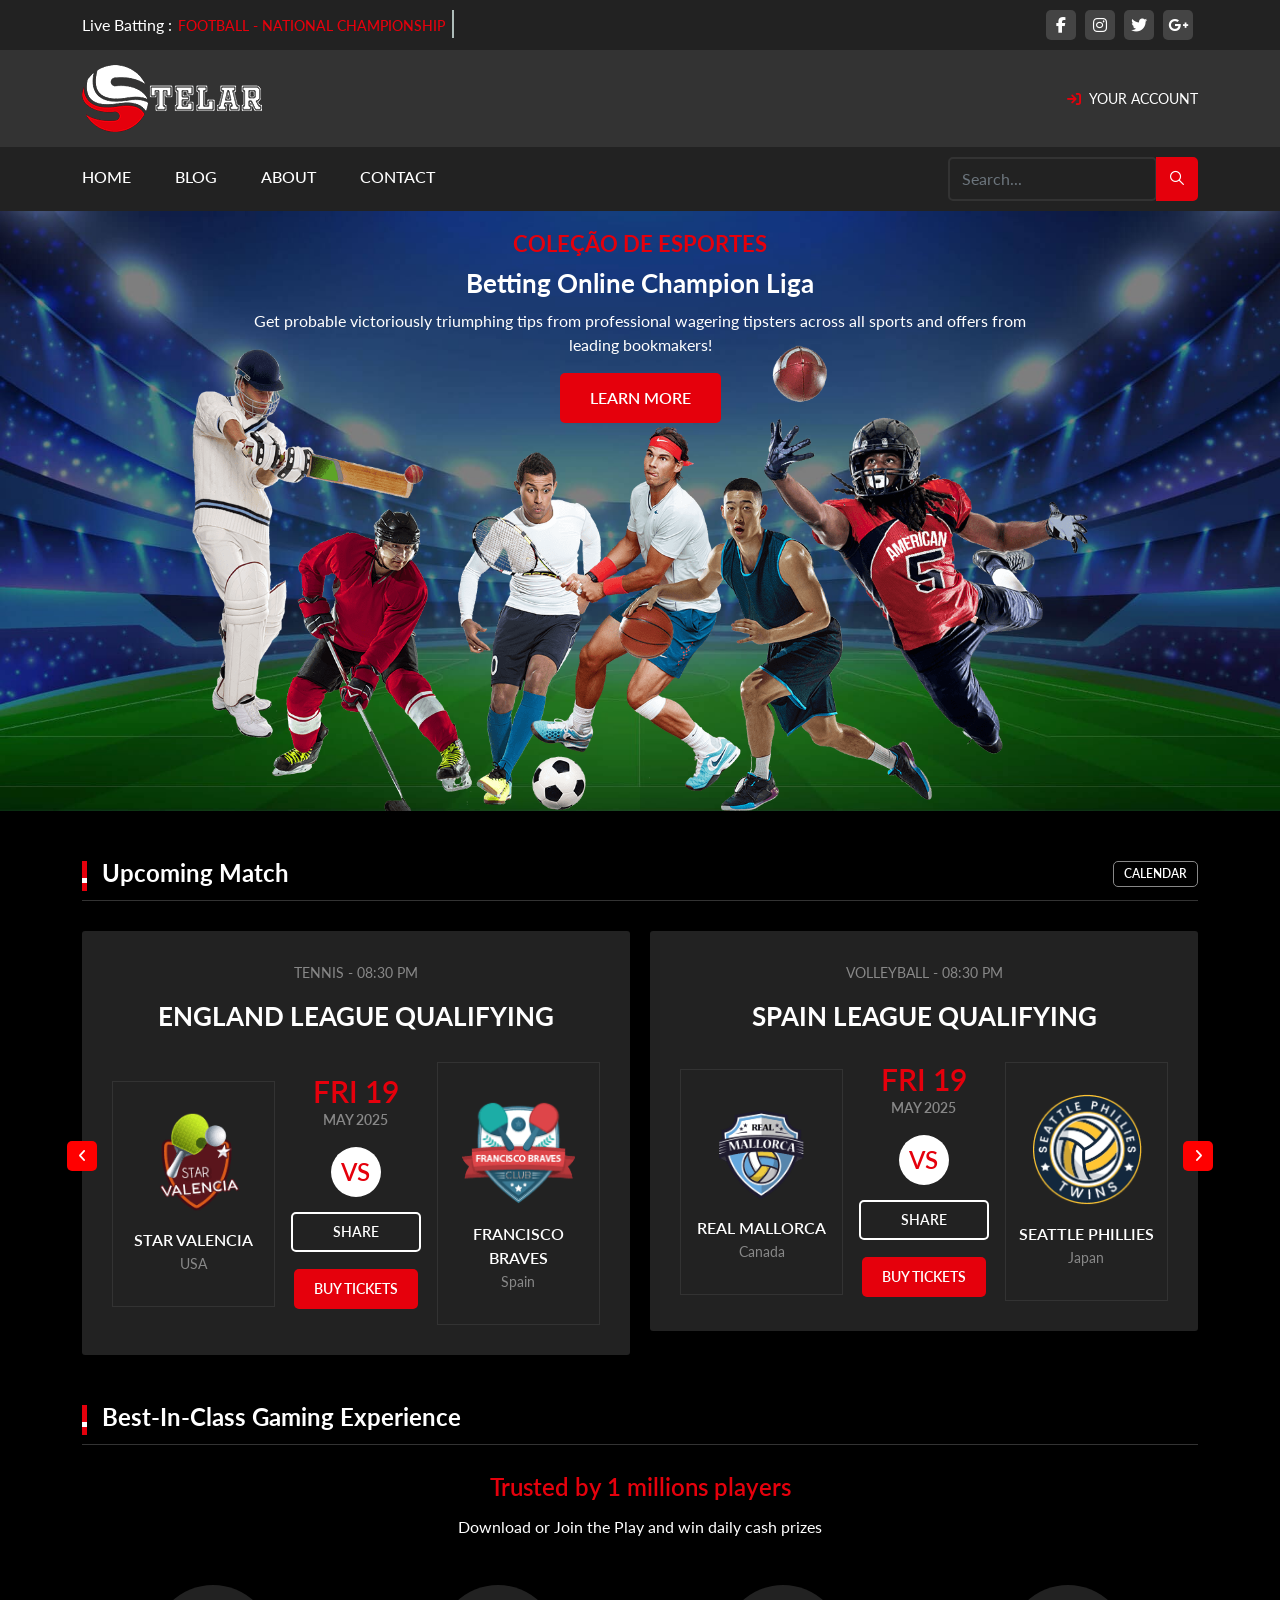
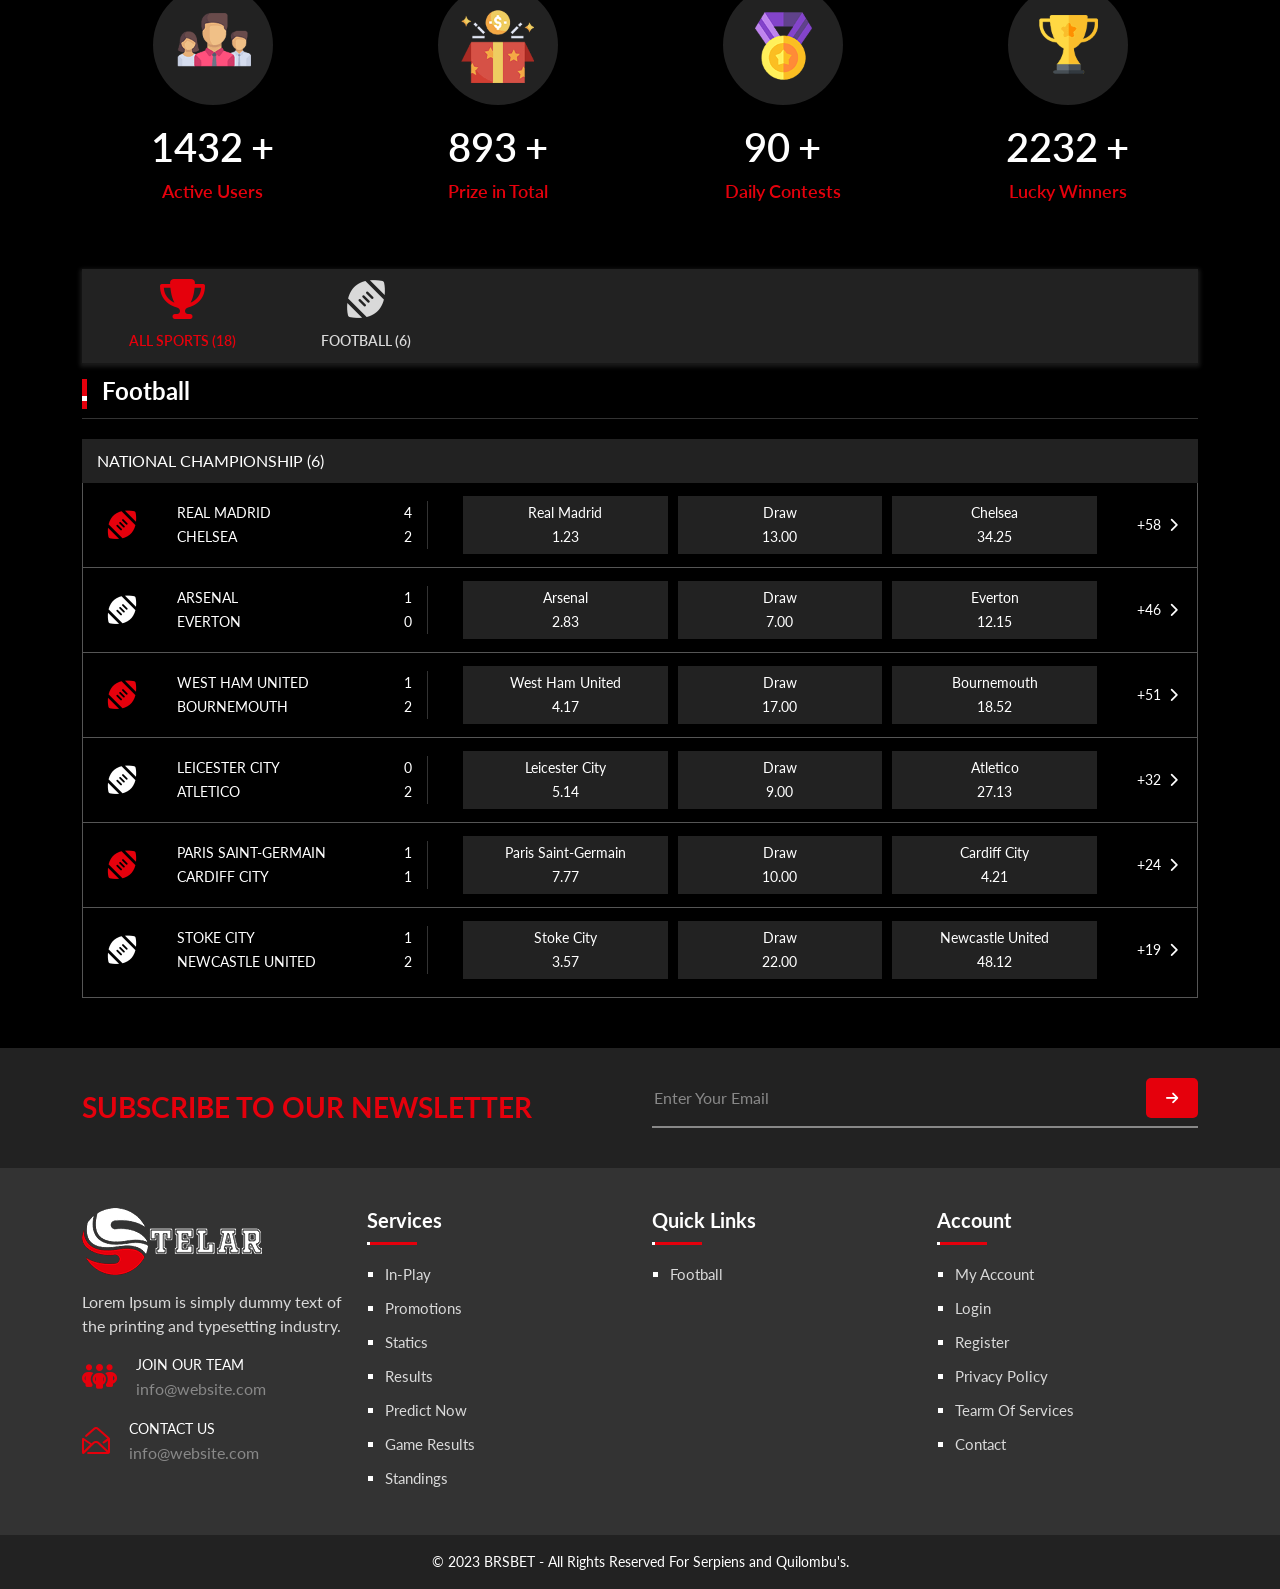
==== home.html @ 72737777 "First Deploy First version for BRSBET aplication.  Developer:  Dyone Andrade  Andre Nicacio" ====
<!DOCTYPE HTML>
<html lang="en-US">
  <head>
    <meta charset="UTF-8">
    <meta http-equiv="x-ua-compatible" content="ie=edge">
    <title>Stelar - Online Betting HTML5 Website Template</title>
    <meta name="description" content="Stelar">
    <meta name="viewport" content="width=device-width, initial-scale=1">
    <!-- Favicon -->
    <link rel="icon" type="image/png" href="assets/images/favicon.png">
    <!-- bootstrap CSS -->
    <link rel="stylesheet" href="assets/css/bootstrap.min.css" type="text/css" media="all" />
    <!-- nivo-slider CSS -->
    <link rel="stylesheet" href="assets/css/animate.css" type="text/css" media="all" />
    <!-- Animated Text CSS -->
    <link rel="stylesheet" href="assets/css/animated-text.css" type="text/css" media="all" />
    <!-- owl-carousel CSS -->
    <link rel="stylesheet" href="assets/css/owl.carousel.css" type="text/css" media="all" />
    <!-- font-awesome CSS -->
    <link rel="stylesheet" href="https://cdnjs.cloudflare.com/ajax/libs/font-awesome/6.1.1/css/all.min.css" />
    <!-- icomoon CSS -->
    <link rel="stylesheet" href="assets/css/icomoon-style.css" type="text/css" media="all" />
    <!-- marquee carousel CSS -->
    <link rel="stylesheet" href="assets/marquee-carousel/stylesheets/carouselTicker.css" type="text/css" media="all" />
    <!-- Main Style CSS -->
    <link rel="stylesheet" href="style.css" type="text/css" media="all" />
    <!-- Font -->
    <link href="https://fonts.googleapis.com/css2?family=Lato:wght@400;700&display=swap" rel="stylesheet">
  </head>
  <body class="homepage">
    <div class="loader">
      <i class="fa-solid fa-spinner"></i>
    </div>
    <!-- HEADER DEFAULT MANU AREA -->
    <header>
      <div class="cryptco-main-menu one_page hidden-xs hidden-sm header--fixed headrooma">
        <div class="header_top">
          <div class="container">
            <div class="row">
              <div class="col-md-6">
                <h2 class="cd-headline clip is-full-width">
                  <span class="cd-heading">Live Batting : </span>
                  <span class="cd-words-wrapper">
                    <b class="is-visible">FOOTBALL - NATIONAL CHAMPIONSHIP</b>
                    <b>TENNIS - NATIONAL CHAMPIONSHIP</b>
                    <b>BASKETBALL - NBA FINALS</b>
                    <b>ICE HOCKEY - HOCKEY LEAGUE</b>
                    <b>CYCLING - UCI ROAD</b>
                    <b>TABLE TENNIS - WORLD CHAMPIONSHIP</b>
                    <b>BASEBALL - MLB </b>
                    <b>BADMINTON - WORLD CHAMPIONSHIP</b>
                    <b>HOCKEY - NATIONAL LEAGUE</b>
                  </span>
                </h2>
              </div>
              <div class="col-md-6 text-end">
                <div class="header-social">
                  <a href="#">
                    <i class="fa-brands fa-facebook-f"></i>
                  </a>
                  <a href="#">
                    <i class="fa-brands fa-instagram"></i>
                  </a>
                  <a href="#">
                    <i class="fa-brands fa-twitter"></i>
                  </a>
                  <a href="#">
                    <i class="fa-brands fa-google-plus-g"></i>
                  </a>
                </div>
              </div>
            </div>
          </div>
        </div>
        <div class="cryptco_nav_area fluid">
          <div class="container">
            <div class="row align-items-center logo-left">
              <div class="col-lg-3 logo_outer">
                <div class="logo">
                  <a class="main_sticky" href="index.html" title="stelar">
                    <img src="assets/images/logo.png" alt="stelar" class="w-100" />
                  </a>
                </div>
              </div>
              <div class="col-lg-7 header_live_score">
                <div style="width: 100%; margin: 0 auto;">
                  <div class="carouselTicker carouselTicker-start">
                    <!--<ul class="carouselTicker__list">
                      <li class="carouselTicker__item">
                        <div class="live_bating_section">
                          <div class="live_hmscg_bwl_txt live_ovr_flo row">
                            <div class="live_ovr_flo live_hmscg_tm_nm col-sm-6">PAK</div>
                            <div class="live_ovr_flo col-sm-6">314-6 (50)</div>
                          </div>
                          <div class="live_hmscg_bwl_txt row">
                            <div class="live_ovr_flo live_hmscg_tm_nm col-sm-6">NED</div>
                            <div class="live_ovr_flo col-sm-6">298-8 (50)</div>
                          </div>
                          <div class="live_text_complete">Pakistan won by 16 runs</div>
                        </div>
                      </li>
                      <li class="carouselTicker__item">
                        <div class="live_bating_section">
                          <div class="live_hmscg_bwl_txt live_ovr_flo row">
                            <div class="live_ovr_flo live_hmscg_tm_nm col-sm-6">England</div>
                            <div class="live_ovr_flo col-sm-6"></div>
                          </div>
                          <div class="live_hmscg_bwl_txt row">
                            <div class="live_ovr_flo live_hmscg_tm_nm col-sm-6">South Africa</div>
                            <div class="live_ovr_flo col-sm-6"></div>
                          </div>
                          <div class="live_text_complete">Today, 03:30 PM</div>
                        </div>
                      </li>
                      <li class="carouselTicker__item">
                        <div class="live_bating_section">
                          <div class="live_hmscg_bwl_txt live_ovr_flo row">
                            <div class="live_ovr_flo live_hmscg_tm_nm col-sm-6">AFG</div>
                            <div class="live_ovr_flo col-sm-6">132-6 (11)</div>
                          </div>
                          <div class="live_hmscg_bwl_txt row">
                            <div class="live_ovr_flo live_hmscg_tm_nm col-sm-6">IRE</div>
                            <div class="live_ovr_flo col-sm-6">105 (11)</div>
                          </div>
                          <div class="live_text_complete">Afghanistan won by 27 runs</div>
                        </div>
                      </li>
                      <li class="carouselTicker__item">
                        <div class="live_bating_section">
                          <div class="live_hmscg_bwl_txt live_ovr_flo row">
                            <div class="live_ovr_flo live_hmscg_tm_nm col-sm-6">West Indies</div>
                            <div class="live_ovr_flo col-sm-6"></div>
                          </div>
                          <div class="live_hmscg_bwl_txt row">
                            <div class="live_ovr_flo live_hmscg_tm_nm col-sm-6">New Zealand</div>
                            <div class="live_ovr_flo col-sm-6"></div>
                          </div>
                          <div class="live_text_complete">Today, 11:30 PM</div>
                        </div>
                      </li>
                      <li class="carouselTicker__item">
                        <div class="live_bating_section">
                          <div class="live_hmscg_bwl_txt live_ovr_flo row">
                            <div class="live_ovr_flo live_hmscg_tm_nm col-sm-6">MCR</div>
                            <div class="live_ovr_flo col-sm-6">149-9 (100)</div>
                          </div>
                          <div class="live_hmscg_bwl_txt row">
                            <div class="live_ovr_flo live_hmscg_tm_nm col-sm-6">WEF</div>
                            <div class="live_ovr_flo col-sm-6">102 (89)</div>
                          </div>
                          <div class="live_text_complete">Manchester won by 47 runs</div>
                        </div>
                      </li>
                    </ul>-->
                    <ul id="games-ao-vivo">

                    </ul>
                  </div>
                </div>
              </div>
              <div class="col-lg-2 phone_menu text-end">
                <a class="link link-icon link-icon-left link-classic" href="login.html">
                  <i class="fa-solid fa-arrow-right-to-bracket"></i>
                  <span>YOUR ACCOUNT</span>
                </a>
              </div>
            </div>
          </div>
        </div>
        <div class="header_bottom">
          <div class="container">
            <div class="row">
              <!-- MAIN MENU -->
              <div class="col-lg-9 col-sm-2 phone_menu">
                <nav class="cryptco_menu main-search-menu ">
                  <div class="navbar-header d-lg-none">
                    <button type="button" id="show-themability_megamenu" data-toggle="collapse" class="navbar-toggle">
                      <i class="fa-solid fa-bars"></i>
                    </button>
                  </div>
                  <div class="main-menu-outer">
                    <div class="d-lg-none menu_title">Menu <i class="fa-solid fa-xmark"></i>
                    </div>
                    <ul class="main-menu nav_scroll">
                      <li>
                        <a href="index.html">Home</a>
                      </li>
                      <li>
                        <a href="blog.html">Blog</a>
                      </li>
                      <li>
                        <a href="about.html">About</a>
                      </li>
                      <li>
                        <a href="contact.html">Contact</a>
                      </li>
                      <li class="telephone text-right d-lg-none">
                        <a class="link link-icon link-icon-left link-classic" href="login.html">
                          <i class="fa-solid fa-arrow-right-to-bracket"></i>
                          <span>YOUR ACCOUNT</span>
                        </a>
                      </li>
                    </ul>
                  </div>
                </nav>
              </div>
              <!-- END MAIN MENU -->
              <!-- Contact -->
              <div class="col-lg-3 col-sm-10 search_outer">
                <div class="header-search">
                  <div id="themabilitySearch" class="input-group themability-search">
                    <input type="text" name="search" value="" placeholder="Search..." class="form-control input-lg ui-autocomplete-input" autocomplete="off">
                    <span class="btn-search input-group-btn">
                      <button type="button" class="btn btn-default btn-lg">
                        <i class="search-icon icon-search"></i>
                      </button>
                    </span>
                  </div>
                </div>
              </div>
              <!-- .Contact -->
            </div>
          </div>
        </div>
      </div>
    </header>
    <!-- .HEADER MENU AREA -->
    <!-- slider Area -->
    <div class="slider_area text-center position-relative overflow-hidden">
      <div class="slider_img">
        <img src="assets/images/mainbanner.jpg" alt="slider img">
        <figure class="moving-image artbox">
          <img src="assets/images/player.png" alt="slider img" class="movable-image box-image">
        </figure>
      </div>
      <!-- single slide -->
      <div class="single_slide position-absolute">
        <div class="slider_content text_center">
          <div class="slider_text">
            <div class="slider_text_inner">
              <h3>coleção de esportes</h3>
              <h1>Betting Online Champion Liga</h1>
              <div class="slider_desc">
                <p>Get probable victoriously triumphing tips from professional wagering tipsters across all sports and offers from leading bookmakers!</p>
              </div>
            </div>
            <div class="single_slider_button">
              <a class="btn" onclick="FetchGames()">Learn More</a>
            </div>
            <div id="resposta"></div>
            <header>

            </header>
      
            <section>
      
            </section>
          </div>
        </div>
      </div>
    </div>
    <!-- .slider Area -->
    
    <!-- upcoming match -->
    <div class="upcoming_match mt-50">
      <div class="container">
        <!-- Heading Component-->
        <div class="title-main">
          <h2 class="product-title">Upcoming Match</h2>
          <a class="button btn-calendar" href="#">Calendar</a>
        </div>
        <!-- Game Result Bug-->
        <div class="upcoming-carousel owl-carousel">
          <article class="game-result">
            <div class="game-info game-info-creative text-center">
              <p class="game-info-subtitle">Tennis - <time datetime="08:30"> 08:30 PM</time>
              </p>
              <h3 class="game-info-title">England League Qualifying</h3>
              <div class="game-info-main">
                <div class="game-info-team game-info-team-first">
                  <figure>
                    <img src="assets/images/match/match1_team1.png" alt="match" width="100" height="100">
                  </figure>
                  <div class="game-result-team-name">Star Valencia</div>
                  <div class="game-result-team-country">USA</div>
                </div>
                <div class="game-info-middle game-info-middle-vertical">
                  <time class="time-big" datetime="2025-04-17">
                    <span class="heading-3">Fri 19</span> May 2025 </time>
                  <div class="game-result-divider-wrap">
                    <span class="game-info-team-divider">VS</span>
                  </div>
                  <div class="group-sm">
                    <div class="button-share-outline">
                      <span class="button button-sm">Share</span>
                      <div class="game-info-share">
                        <a href="#" class="game-info-share-item">
                          <i class="fa-brands fa-facebook-f"></i>
                        </a>
                        <a href="#" class="game-info-share-item">
                          <i class="fa-brands fa-instagram"></i>
                        </a>
                        <a href="#" class="game-info-share-item">
                          <i class="fa-brands fa-twitter"></i>
                        </a>
                        <a href="#" class="game-info-share-item">
                          <i class="fa-brands fa-google-plus-g"></i>
                        </a>
                      </div>
                    </div>
                    <a class="button button-sm button-primary" href="#">Buy tickets</a>
                  </div>
                </div>
                <div class="game-info-team game-info-team-second">
                  <figure>
                    <img src="assets/images/match/match1_team2.png" alt="match" width="113" height="106">
                  </figure>
                  <div class="game-result-team-name">Francisco braves</div>
                  <div class="game-result-team-country">Spain</div>
                </div>
              </div>
            </div>
            <div class="game-info-countdown">
              <div class="countdown countdown-bordered is-countdown" data-type="until" data-time="31 Dec 2025 16:00" data-format="dhms" data-style="short">
                <span class="countdown-row countdown-show0"></span>
              </div>
            </div>
          </article>
          <article class="game-result">
            <div class="game-info game-info-creative text-center">
              <p class="game-info-subtitle">VOLLEYBALL - <time datetime="08:30"> 08:30 PM</time>
              </p>
              <h3 class="game-info-title">Spain League Qualifying</h3>
              <div class="game-info-main">
                <div class="game-info-team game-info-team-first">
                  <figure>
                    <img src="assets/images/match/match2_team1.png" alt="match" width="100" height="100">
                  </figure>
                  <div class="game-result-team-name">Real Mallorca</div>
                  <div class="game-result-team-country">Canada</div>
                </div>
                <div class="game-info-middle game-info-middle-vertical">
                  <time class="time-big" datetime="2025-04-17">
                    <span class="heading-3">Fri 19</span> May 2025 </time>
                  <div class="game-result-divider-wrap">
                    <span class="game-info-team-divider">VS</span>
                  </div>
                  <div class="group-sm">
                    <div class="button-share-outline">
                      <span class="button button-sm">Share</span>
                      <div class="game-info-share">
                        <a href="#" class="game-info-share-item">
                          <i class="fa-brands fa-facebook-f"></i>
                        </a>
                        <a href="#" class="game-info-share-item">
                          <i class="fa-brands fa-instagram"></i>
                        </a>
                        <a href="#" class="game-info-share-item">
                          <i class="fa-brands fa-twitter"></i>
                        </a>
                        <a href="#" class="game-info-share-item">
                          <i class="fa-brands fa-google-plus-g"></i>
                        </a>
                      </div>
                    </div>
                    <a class="button button-sm button-primary" href="#">Buy tickets</a>
                  </div>
                </div>
                <div class="game-info-team game-info-team-second">
                  <figure>
                    <img src="assets/images/match/match2_team2.png" alt="match" width="113" height="106">
                  </figure>
                  <div class="game-result-team-name">seattle phillies</div>
                  <div class="game-result-team-country">Japan</div>
                </div>
              </div>
            </div>
            <div class="game-info-countdown">
              <div class="countdown countdown-bordered is-countdown" data-type="until" data-time="31 Dec 2025 16:00" data-format="dhms" data-style="short">
                <span class="countdown-row countdown-show0"></span>
              </div>
            </div>
          </article>
          <article class="game-result">
            <div class="game-info game-info-creative text-center">
              <p class="game-info-subtitle">Football - <time datetime="08:30"> 08:30 PM</time>
              </p>
              <h3 class="game-info-title">Australia League Qualifying</h3>
              <div class="game-info-main">
                <div class="game-info-team game-info-team-first">
                  <figure>
                    <img src="assets/images/match/match3_team1.png" alt="match" width="100" height="100">
                  </figure>
                  <div class="game-result-team-name">Barcelona</div>
                  <div class="game-result-team-country">Germany</div>
                </div>
                <div class="game-info-middle game-info-middle-vertical">
                  <time class="time-big" datetime="2025-04-17">
                    <span class="heading-3">Fri 19</span> May 2025 </time>
                  <div class="game-result-divider-wrap">
                    <span class="game-info-team-divider">VS</span>
                  </div>
                  <div class="group-sm">
                    <div class="button-share-outline">
                      <span class="button button-sm">Share</span>
                      <div class="game-info-share">
                        <a href="#" class="game-info-share-item">
                          <i class="fa-brands fa-facebook-f"></i>
                        </a>
                        <a href="#" class="game-info-share-item">
                          <i class="fa-brands fa-instagram"></i>
                        </a>
                        <a href="#" class="game-info-share-item">
                          <i class="fa-brands fa-twitter"></i>
                        </a>
                        <a href="#" class="game-info-share-item">
                          <i class="fa-brands fa-google-plus-g"></i>
                        </a>
                      </div>
                    </div>
                    <a class="button button-sm button-primary" href="#">Buy tickets</a>
                  </div>
                </div>
                <div class="game-info-team game-info-team-second">
                  <figure>
                    <img src="assets/images/match/match3_team2.png" alt="match" width="113" height="106">
                  </figure>
                  <div class="game-result-team-name">Cardinals Club</div>
                  <div class="game-result-team-country">Australia</div>
                </div>
              </div>
            </div>
            <div class="game-info-countdown">
              <div class="countdown countdown-bordered is-countdown" data-type="until" data-time="31 Dec 2025 16:00" data-format="dhms" data-style="short">
                <span class="countdown-row countdown-show0"></span>
              </div>
            </div>
          </article>
          <article class="game-result">
            <div class="game-info game-info-creative text-center">
              <p class="game-info-subtitle">Football - <time datetime="08:30"> 08:30 PM</time>
              </p>
              <h3 class="game-info-title">Germany League Qualifying</h3>
              <div class="game-info-main">
                <div class="game-info-team game-info-team-first">
                  <figure>
                    <img src="assets/images/match/match4_team1.png" alt="match" width="100" height="100">
                  </figure>
                  <div class="game-result-team-name">Atletico</div>
                  <div class="game-result-team-country">UK</div>
                </div>
                <div class="game-info-middle game-info-middle-vertical">
                  <time class="time-big" datetime="2025-04-17">
                    <span class="heading-3">Fri 19</span> May 2025 </time>
                  <div class="game-result-divider-wrap">
                    <span class="game-info-team-divider">VS</span>
                  </div>
                  <div class="group-sm">
                    <div class="button-share-outline">
                      <span class="button button-sm">Share</span>
                      <div class="game-info-share">
                        <a href="#" class="game-info-share-item">
                          <i class="fa-brands fa-facebook-f"></i>
                        </a>
                        <a href="#" class="game-info-share-item">
                          <i class="fa-brands fa-instagram"></i>
                        </a>
                        <a href="#" class="game-info-share-item">
                          <i class="fa-brands fa-twitter"></i>
                        </a>
                        <a href="#" class="game-info-share-item">
                          <i class="fa-brands fa-google-plus-g"></i>
                        </a>
                      </div>
                    </div>
                    <a class="button button-sm button-primary" href="#">Buy tickets</a>
                  </div>
                </div>
                <div class="game-info-team game-info-team-second">
                  <figure>
                    <img src="assets/images/match/match4_team2.png" alt="match" width="113" height="106">
                  </figure>
                  <div class="game-result-team-name">Atlanta</div>
                  <div class="game-result-team-country">Spain</div>
                </div>
              </div>
            </div>
            <div class="game-info-countdown">
              <div class="countdown countdown-bordered is-countdown" data-type="until" data-time="31 Dec 2025 16:00" data-format="dhms" data-style="short">
                <span class="countdown-row countdown-show0"></span>
              </div>
            </div>
          </article>
          <article class="game-result">
            <div class="game-info game-info-creative text-center">
              <p class="game-info-subtitle">Basketball - <time datetime="08:30"> 08:30 PM</time>
              </p>
              <h3 class="game-info-title">England League Qualifying</h3>
              <div class="game-info-main">
                <div class="game-info-team game-info-team-first">
                  <figure>
                    <img src="assets/images/match/match5_team1.png" alt="match" width="100" height="100">
                  </figure>
                  <div class="game-result-team-name">Evercusen</div>
                  <div class="game-result-team-country">USA</div>
                </div>
                <div class="game-info-middle game-info-middle-vertical">
                  <time class="time-big" datetime="2025-04-17">
                    <span class="heading-3">Fri 19</span> May 2025 </time>
                  <div class="game-result-divider-wrap">
                    <span class="game-info-team-divider">VS</span>
                  </div>
                  <div class="group-sm">
                    <div class="button-share-outline">
                      <span class="button button-sm">Share</span>
                      <div class="game-info-share">
                        <a href="#" class="game-info-share-item">
                          <i class="fa-brands fa-facebook-f"></i>
                        </a>
                        <a href="#" class="game-info-share-item">
                          <i class="fa-brands fa-instagram"></i>
                        </a>
                        <a href="#" class="game-info-share-item">
                          <i class="fa-brands fa-twitter"></i>
                        </a>
                        <a href="#" class="game-info-share-item">
                          <i class="fa-brands fa-google-plus-g"></i>
                        </a>
                      </div>
                    </div>
                    <a class="button button-sm button-primary" href="#">Buy tickets</a>
                  </div>
                </div>
                <div class="game-info-team game-info-team-second">
                  <figure>
                    <img src="assets/images/match/match5_team2.png" alt="match" width="113" height="106">
                  </figure>
                  <div class="game-result-team-name">Houston louis</div>
                  <div class="game-result-team-country">Japan</div>
                </div>
              </div>
            </div>
            <div class="game-info-countdown">
              <div class="countdown countdown-bordered is-countdown" data-type="until" data-time="31 Dec 2025 16:00" data-format="dhms" data-style="short">
                <span class="countdown-row countdown-show0"></span>
              </div>
            </div>
          </article>
          <article class="game-result">
            <div class="game-info game-info-creative text-center">
              <p class="game-info-subtitle">Cricket - <time datetime="08:30"> 08:30 PM</time>
              </p>
              <h3 class="game-info-title">India League Qualifying</h3>
              <div class="game-info-main">
                <div class="game-info-team game-info-team-first">
                  <figure>
                    <img src="assets/images/match/match6_team1.png" alt="match" width="100" height="100">
                  </figure>
                  <div class="game-result-team-name">Brujas</div>
                  <div class="game-result-team-country">Germany</div>
                </div>
                <div class="game-info-middle game-info-middle-vertical">
                  <time class="time-big" datetime="2025-04-17">
                    <span class="heading-3">Fri 19</span> May 2025 </time>
                  <div class="game-result-divider-wrap">
                    <span class="game-info-team-divider">VS</span>
                  </div>
                  <div class="group-sm">
                    <div class="button-share-outline">
                      <span class="button button-sm">Share</span>
                      <div class="game-info-share">
                        <a href="#" class="game-info-share-item">
                          <i class="fa-brands fa-facebook-f"></i>
                        </a>
                        <a href="#" class="game-info-share-item">
                          <i class="fa-brands fa-instagram"></i>
                        </a>
                        <a href="#" class="game-info-share-item">
                          <i class="fa-brands fa-twitter"></i>
                        </a>
                        <a href="#" class="game-info-share-item">
                          <i class="fa-brands fa-google-plus-g"></i>
                        </a>
                      </div>
                    </div>
                    <a class="button button-sm button-primary" href="#">Buy tickets</a>
                  </div>
                </div>
                <div class="game-info-team game-info-team-second">
                  <figure>
                    <img src="assets/images/match/match6_team2.png" alt="match" width="113" height="106">
                  </figure>
                  <div class="game-result-team-name">Tampa</div>
                  <div class="game-result-team-country">Spain</div>
                </div>
              </div>
            </div>
            <div class="game-info-countdown">
              <div class="countdown countdown-bordered is-countdown" data-type="until" data-time="31 Dec 2025 16:00" data-format="dhms" data-style="short">
                <span class="countdown-row countdown-show0"></span>
              </div>
            </div>
          </article>
        </div>
      </div>
    </div>
    <!-- .upcoming match -->
    <!-- counter -->
    <div class="experience mt-50">
      <div class="container">
        <div class="row">
          <div class="title-main">
            <h2 class="product-title">Best-In-Class Gaming Experience</h2>
            <p class="text-center product-title-inner">Trusted by 1 millions players</p>
            <p class="text-center product-title-inner2">Download or Join the Play and win daily cash prizes</p>
          </div>
        </div>
        <div class="row" id="counter">
          <div class="col-sm-3">
            <div class="list text-center">
              <figure class="image-icon">
                <img src="assets/images/counter/1.png" alt="Gaming Experience">
              </figure>
              <div class="con">
                <span class="counter-value" data-count="1600" id="number1">1600</span>
                <span class="font-black ms-1">+</span>
                <p class="theme-text-secondary">Active Users</p>
              </div>
            </div>
          </div>
          <div class="col-sm-3">
            <div class="list text-center">
              <figure class="image-icon">
                <img src="assets/images/counter/2.png" alt="Gaming Experience">
              </figure>
              <div class="con">
                <span class="counter-value" data-count="1000" id="number2">1000</span>
                <span class="font-black ms-1">+</span>
                <p class="theme-text-secondary">Prize in Total</p>
              </div>
            </div>
          </div>
          <div class="col-sm-3">
            <div class="list text-center">
              <figure class="image-icon">
                <img src="assets/images/counter/3.png" alt="Gaming Experience">
              </figure>
              <div class="con">
                <span class="counter-value" data-count="100" id="number3">100</span>
                <span class="font-black ms-1">+</span>
                <p class="theme-text-secondary">Daily Contests</p>
              </div>
            </div>
          </div>
          <div class="col-sm-3">
            <div class="list text-center">
              <figure class="image-icon">
                <img src="assets/images/counter/4.png" alt="Gaming Experience">
              </figure>
              <div class="con">
                <span class="counter-value" data-count="2500" id="number4">2500</span>
                <span class="font-black ms-1">+</span>
                <p class="theme-text-secondary">Lucky Winners</p>
              </div>
            </div>
          </div>
        </div>
      </div>
    </div>
    <!-- .counter -->
    <!-- scorboard -->
    <div class="score_board mt-50">
      <div class="container">
        <ul class="nav nav-pills mb-3" id="pills-tab" role="tablist">
          <li class="nav-item" role="presentation">
            <button class="nav-link active" id="pills-sports-tab" data-bs-toggle="pill" data-bs-target="#pills-sports" type="button" role="tab" aria-controls="pills-sports" aria-selected="true">
              <div class="score_list_img">
                <i class="fa-solid fa-trophy"></i>
              </div>
              <div class="score_list_title">ALL SPORTS <span class="score_list_count">(18)</span>
              </div>
            </button>
          </li>
          <li class="nav-item" role="presentation">
            <button class="nav-link" id="pills-football-tab" data-bs-toggle="pill" data-bs-target="#pills-football" type="button" role="tab" aria-controls="pills-football" aria-selected="false">
              <div class="score_list_img">
                <i class="fa-solid fa-football"></i>
              </div>
              <div class="score_list_title">Football <span class="score_list_count">(6)</span>
              </div>
            </button>
          </li>          
        </ul>        
          <div class="tab-pane fade show active" id="pills-sports" role="tabpanel" aria-labelledby="pills-sports-tab" tabindex="0">
            <div class="sport-table">
              <!-- Football-->
              <div class="col-lg-12 isotope-item" data-filter="sports">
                <article class="heading-component">
                  <div class="heading-component-inner">
                    <h2 class="heading-component-title product-title">Football</h2>
                  </div>
                </article>
                <div class="sport-table-outer">
                  <div class="sport-table-header">
                    <p>National Championship (6)</p>
                  </div>
                  <div class="sport-row table-responsive">
                    <table class="table">
                      <tbody>
                        <tr class="sport-table-tr">
                          <td>
                            <div class="sport-table-icon">
                              <i class="fa-solid fa-football"></i>
                            </div>
                          </td>
                          <td>
                            <div class="sport-table-title">
                              <div class="sport-table-title-item sport-table-title-item-left">
                                <span class="sport-table-title-team">Real Madrid</span>
                                <span class="sport-table-title-team">Chelsea</span>
                              </div>
                              <div class="sport-table-title-item sport-table-title-item-right">
                                <span class="sport-table-title-score">
                                  <span>4</span>
                                </span>
                                <span class="sport-table-title-score">
                                  <span>2</span>
                                </span>
                              </div>
                            </div>
                          </td>
                          <td>
                            <div class="sport-table-wager">
                              <a class="sport-table-wager-button" data-bs-toggle="modal" data-bs-target="#sportModal" data-team-name="Real Madrid" data-confrontation="Real Madrid vs Chelsea" data-wager-count="1.23" data-score="4:2" data-betting="1X2 Live Betting">
                                <span>Real Madrid</span>
                                <span class="sport-table-wager-button-count">1.23</span>
                              </a>
                              <a class="sport-table-wager-button" data-bs-toggle="modal" data-bs-target="#sportModal" data-team-name="Draw" data-confrontation="Real Madrid vs. Chelsea" data-wager-count="13.00" data-score="4:2" data-betting="1X2 Live Betting">
                                <span>Draw</span>
                                <span class="sport-table-wager-button-count">13.00</span>
                              </a>
                              <a class="sport-table-wager-button" data-bs-toggle="modal" data-bs-target="#sportModal" data-team-name="Chelsea" data-confrontation="Real Madrid vs Chelsea" data-wager-count="34.25" data-score="4:2" data-betting="1X2 Live Betting">
                                <span>Chelsea</span>
                                <span class="sport-table-wager-button-count">34.25</span>
                              </a>
                            </div>
                          </td>
                          <td>
                            <div class="sport-table-bonus">
                              <span class="sport-table-bonus-count">+58</span>
                              <span class="sport-table-bonus-icon fa-solid fa-chevron-right"></span>
                            </div>
                          </td>
                        </tr>
                        <tr class="sport-table-tr">
                          <td>
                            <div class="sport-table-icon">
                              <i class="fa-solid fa-football"></i>
                            </div>
                          </td>
                          <td>
                            <div class="sport-table-title">
                              <div class="sport-table-title-item sport-table-title-item-left">
                                <span class="sport-table-title-team">Arsenal</span>
                                <span class="sport-table-title-team">Everton</span>
                              </div>
                              <div class="sport-table-title-item sport-table-title-item-right">
                                <span class="sport-table-title-score">
                                  <span>1</span>
                                </span>
                                <span class="sport-table-title-score">
                                  <span>0</span>
                                </span>
                              </div>
                            </div>
                          </td>
                          <td>
                            <div class="sport-table-wager">
                              <a class="sport-table-wager-button" data-bs-toggle="modal" data-bs-target="#sportModal" data-team-name="Arsenal" data-confrontation="Arsenal vs Everton" data-wager-count="2.83" data-score="1:0" data-betting="1X2 Live Betting">
                                <span>Arsenal</span>
                                <span class="sport-table-wager-button-count">2.83</span>
                              </a>
                              <a class="sport-table-wager-button" data-bs-toggle="modal" data-bs-target="#sportModal" data-team-name="Draw" data-confrontation="Arsenal vs. Everton" data-wager-count="7.00" data-score="1:0" data-betting="1X2 Live Betting">
                                <span>Draw</span>
                                <span class="sport-table-wager-button-count">7.00</span>
                              </a>
                              <a class="sport-table-wager-button" data-bs-toggle="modal" data-bs-target="#sportModal" data-team-name="Everton" data-confrontation="Arsenal vs Everton" data-wager-count="12.15" data-score="1:0" data-betting="1X2 Live Betting">
                                <span>Everton</span>
                                <span class="sport-table-wager-button-count">12.15</span>
                              </a>
                            </div>
                          </td>
                          <td>
                            <div class="sport-table-bonus">
                              <span class="sport-table-bonus-count">+46</span>
                              <span class="sport-table-bonus-icon fa-solid fa-chevron-right"></span>
                            </div>
                          </td>
                        </tr>
                        <tr class="sport-table-tr">
                          <td>
                            <div class="sport-table-icon">
                              <i class="fa-solid fa-football"></i>
                            </div>
                          </td>
                          <td>
                            <div class="sport-table-title">
                              <div class="sport-table-title-item sport-table-title-item-left">
                                <span class="sport-table-title-team">West Ham United</span>
                                <span class="sport-table-title-team">Bournemouth</span>
                              </div>
                              <div class="sport-table-title-item sport-table-title-item-right">
                                <span class="sport-table-title-score">
                                  <span>1</span>
                                </span>
                                <span class="sport-table-title-score">
                                  <span>2</span>
                                </span>
                              </div>
                            </div>
                          </td>
                          <td>
                            <div class="sport-table-wager">
                              <a class="sport-table-wager-button" data-bs-toggle="modal" data-bs-target="#sportModal" data-team-name="West Ham United" data-confrontation="West Ham United vs Bournemouth" data-wager-count="4.17" data-score="1:2" data-betting="1X2 Live Betting">
                                <span>West Ham United</span>
                                <span class="sport-table-wager-button-count">4.17</span>
                              </a>
                              <a class="sport-table-wager-button" data-bs-toggle="modal" data-bs-target="#sportModal" data-team-name="Draw" data-confrontation="West Ham United vs. Bournemouth" data-wager-count="17.00" data-score="1:2" data-betting="1X2 Live Betting">
                                <span>Draw</span>
                                <span class="sport-table-wager-button-count">17.00</span>
                              </a>
                              <a class="sport-table-wager-button" data-bs-toggle="modal" data-bs-target="#sportModal" data-team-name="Bournemouth" data-confrontation="West Ham United vs Bournemouth" data-wager-count="18.52" data-score="1:2" data-betting="1X2 Live Betting">
                                <span>Bournemouth</span>
                                <span class="sport-table-wager-button-count">18.52</span>
                              </a>
                            </div>
                          </td>
                          <td>
                            <div class="sport-table-bonus">
                              <span class="sport-table-bonus-count">+51</span>
                              <span class="sport-table-bonus-icon fa-solid fa-chevron-right"></span>
                            </div>
                          </td>
                        </tr>
                        <tr class="sport-table-tr">
                          <td>
                            <div class="sport-table-icon">
                              <i class="fa-solid fa-football"></i>
                            </div>
                          </td>
                          <td>
                            <div class="sport-table-title">
                              <div class="sport-table-title-item sport-table-title-item-left">
                                <span class="sport-table-title-team">Leicester City</span>
                                <span class="sport-table-title-team">Atletico</span>
                              </div>
                              <div class="sport-table-title-item sport-table-title-item-right">
                                <span class="sport-table-title-score">
                                  <span>0</span>
                                </span>
                                <span class="sport-table-title-score">
                                  <span>2</span>
                                </span>
                              </div>
                            </div>
                          </td>
                          <td>
                            <div class="sport-table-wager">
                              <a class="sport-table-wager-button" data-bs-toggle="modal" data-bs-target="#sportModal" data-team-name="Leicester City" data-confrontation="Leicester City vs Atletico" data-wager-count="5.14" data-score="0:2" data-betting="1X2 Live Betting">
                                <span>Leicester City</span>
                                <span class="sport-table-wager-button-count">5.14</span>
                              </a>
                              <a class="sport-table-wager-button" data-bs-toggle="modal" data-bs-target="#sportModal" data-team-name="Draw" data-confrontation="Leicester City vs. Atletico" data-wager-count="9.00" data-score="0:2" data-betting="1X2 Live Betting">
                                <span>Draw</span>
                                <span class="sport-table-wager-button-count">9.00</span>
                              </a>
                              <a class="sport-table-wager-button" data-bs-toggle="modal" data-bs-target="#sportModal" data-team-name="Atletico" data-confrontation="Leicester City vs Atletico" data-wager-count="27.13" data-score="0:2" data-betting="1X2 Live Betting">
                                <span>Atletico</span>
                                <span class="sport-table-wager-button-count">27.13</span>
                              </a>
                            </div>
                          </td>
                          <td>
                            <div class="sport-table-bonus">
                              <span class="sport-table-bonus-count">+32</span>
                              <span class="sport-table-bonus-icon fa-solid fa-chevron-right"></span>
                            </div>
                          </td>
                        </tr>
                        <tr class="sport-table-tr">
                          <td>
                            <div class="sport-table-icon">
                              <i class="fa-solid fa-football"></i>
                            </div>
                          </td>
                          <td>
                            <div class="sport-table-title">
                              <div class="sport-table-title-item sport-table-title-item-left">
                                <span class="sport-table-title-team">Paris Saint-Germain</span>
                                <span class="sport-table-title-team">Cardiff City</span>
                              </div>
                              <div class="sport-table-title-item sport-table-title-item-right">
                                <span class="sport-table-title-score">
                                  <span>1</span>
                                </span>
                                <span class="sport-table-title-score">
                                  <span>1</span>
                                </span>
                              </div>
                            </div>
                          </td>
                          <td>
                            <div class="sport-table-wager">
                              <a class="sport-table-wager-button" data-bs-toggle="modal" data-bs-target="#sportModal" data-team-name="Paris Saint-Germain" data-confrontation="Paris Saint-Germain vs Cardiff City" data-wager-count="7.77" data-score="1:1" data-betting="1X2 Live Betting">
                                <span>Paris Saint-Germain</span>
                                <span class="sport-table-wager-button-count">7.77</span>
                              </a>
                              <a class="sport-table-wager-button" data-bs-toggle="modal" data-bs-target="#sportModal" data-team-name="Draw" data-confrontation="Paris Saint-Germain vs. Cardiff City" data-wager-count="10.00" data-score="1:1" data-betting="1X2 Live Betting">
                                <span>Draw</span>
                                <span class="sport-table-wager-button-count">10.00</span>
                              </a>
                              <a class="sport-table-wager-button" data-bs-toggle="modal" data-bs-target="#sportModal" data-team-name="Cardiff City" data-confrontation="Paris Saint-Germain vs Cardiff City" data-wager-count="4.21" data-score="1:1" data-betting="1X2 Live Betting">
                                <span>Cardiff City</span>
                                <span class="sport-table-wager-button-count">4.21</span>
                              </a>
                            </div>
                          </td>
                          <td>
                            <div class="sport-table-bonus">
                              <span class="sport-table-bonus-count">+24</span>
                              <span class="sport-table-bonus-icon fa-solid fa-chevron-right"></span>
                            </div>
                          </td>
                        </tr>
                        <tr class="sport-table-tr">
                          <td>
                            <div class="sport-table-icon">
                              <i class="fa-solid fa-football"></i>
                            </div>
                          </td>
                          <td>
                            <div class="sport-table-title">
                              <div class="sport-table-title-item sport-table-title-item-left">
                                <span class="sport-table-title-team">Stoke City</span>
                                <span class="sport-table-title-team">Newcastle United</span>
                              </div>
                              <div class="sport-table-title-item sport-table-title-item-right">
                                <span class="sport-table-title-score">
                                  <span>1</span>
                                </span>
                                <span class="sport-table-title-score">
                                  <span>2</span>
                                </span>
                              </div>
                            </div>
                          </td>
                          <td>
                            <div class="sport-table-wager">
                              <a class="sport-table-wager-button" data-bs-toggle="modal" data-bs-target="#sportModal" data-team-name="Stoke City" data-confrontation="Stoke City vs Newcastle United" data-wager-count="3.57" data-score="1:2" data-betting="1X2 Live Betting">
                                <span>Stoke City</span>
                                <span class="sport-table-wager-button-count">3.57</span>
                              </a>
                              <a class="sport-table-wager-button" data-bs-toggle="modal" data-bs-target="#sportModal" data-team-name="Draw" data-confrontation="Stoke City vs. Newcastle United" data-wager-count="22.00" data-score="1:2" data-betting="1X2 Live Betting">
                                <span>Draw</span>
                                <span class="sport-table-wager-button-count">22.00</span>
                              </a>
                              <a class="sport-table-wager-button" data-bs-toggle="modal" data-bs-target="#sportModal" data-team-name="Newcastle United" data-confrontation="Stoke City vs Newcastle United" data-wager-count="48.12" data-score="1:2" data-betting="1X2 Live Betting">
                                <span>Newcastle United</span>
                                <span class="sport-table-wager-button-count">48.12</span>
                              </a>
                            </div>
                          </td>
                          <td>
                            <div class="sport-table-bonus">
                              <span class="sport-table-bonus-count">+19</span>
                              <span class="sport-table-bonus-icon fa-solid fa-chevron-right"></span>
                            </div>
                          </td>
                        </tr>
                      </tbody>
                    </table>
                  </div>
                </div>
              </div>
            </div>
          </div>          
        </div>
      </div>
    </div>
    <!-- .scorboard -->
    
    <!-- FOOTER AREA -->
    <footer class="mt-50">
      <div class="footer_news">
        <div class="container">
          <div class="newsletter_form">
            <div class="row">
              <div class="col-lg-6">
                <h3 class="newsletter_title">SUBSCRIBE TO OUR NEWSLETTER</h3>
              </div>
              <div class="col-lg-6">
                <form method="post" action="?submitted=true">
                  <input type="email" id="email" name="email" placeholder="Enter Your Email" required="">
                  <button class="btn">
                    <i class="fa-solid fa-arrow-right"></i>
                  </button>
                </form>
              </div>
            </div>
          </div>
        </div>
      </div>
      <div class="footer_top">
        <div class="container">
          <div class="row">
            <div class="col-lg-3 col-sm-6">
              <div class="logo">
                <img src="assets/images/logo.png" alt="Image">
                <div class="footer_desc">Lorem Ipsum is simply dummy text of the printing and typesetting industry.</div>
              </div>
              <div class="single-store-location">
                <div class="footer_contact">
                  <i class="fa-solid fa-people-group"></i>
                  <div class="footer_contact_info">
                    <div>JOIN OUR TEAM</div>
                    <a href="mailto:info@website.com">info@website.com</a>
                  </div>
                </div>
                <div class="footer_contact">
                  <i class="icon-email"></i>
                  <div class="footer_contact_info">
                    <div>CONTACT US</div>
                    <a href="tel:+1123456789">info@website.com</a>
                  </div>
                </div>
              </div>
            </div>
            <div class="col-lg-3 col-sm-6">
              <h6 class="widget-title">Services</h6>
              <div class="footer-menu">
                <div class="menu-services-container">
                  <ul id="menu-services" class="menu menu-services">
                    <li class="menu-item">
                      <a href="#">In-Play</a>
                    </li>
                    <li class="menu-item">
                      <a href="#">Promotions</a>
                    </li>
                    <li class="menu-item">
                      <a href="#">Statics</a>
                    </li>
                    <li class="menu-item">
                      <a href="#">Results</a>
                    </li>
                    <li class="menu-item">
                      <a href="#">Predict Now</a>
                    </li>
                    <li class="menu-item">
                      <a href="#">Game Results</a>
                    </li>
                    <li class="menu-item">
                      <a href="#">Standings</a>
                    </li>
                  </ul>
                </div>
              </div>
            </div>
            <div class="col-lg-3 col-sm-6">
              <h6 class="widget-title">Quick Links</h6>
              <div class="footer-menu">
                <div class="menu-services-container">
                  <ul id="menu-link" class="menu menu-services">
                    <li class="menu-item">
                      <a href="#">Football</a>
                    </li>
                  </ul>
                </div>
              </div>
            </div>
            <div class="col-lg-3 col-sm-6">
              <h6 class="widget-title">Account</h6>
              <div class="footer-menu">
                <div class="menu-services-container">
                  <ul id="menu-account" class="menu menu-services">
                    <li class="menu-item">
                      <a href="login.html">My Account</a>
                    </li>
                    <li class="menu-item">
                      <a href="login.html">Login</a>
                    </li>
                    <li class="menu-item">
                      <a href="register.html">Register</a>
                    </li>
                    <li class="menu-item">
                      <a href="policy.html">Privacy Policy</a>
                    </li>
                    <li class="menu-item">
                      <a href="#">Tearm Of Services</a>
                    </li>
                    <li class="menu-item">
                      <a href="contact.html">Contact</a>
                    </li>
                  </ul>
                </div>
              </div>
            </div>
          </div>
        </div>
      </div>
      <div class="footer-bottom">
        <div class="container">
          <div class="row">
            <div class="col-md-12">
              <p class="footer_bottom_inner">© 2023 BRSBET - All Rights Reserved For Serpiens and Quilombu's.</p>
            </div>
          </div>
        </div>
      </div>
    </footer>
    <!-- .FOOTER AREA -->
    <!--Games-ao-vivo-->
    <!--<script type="text/javascript" src="assets/js/games.js"></script>-->
    <script type="text/javascript" src="assets/js/games.js"></script>
    <!-- Main jquery js -->
    <script type="text/javascript" src="assets/js/vendor/jquery-3.2.1.min.js"></script>
    <!-- bootstrap js -->
    <script type="text/javascript" src="assets/js/bootstrap.min.js"></script>
    <!-- owl-carousel js -->
    <script type="text/javascript" src="assets/js/owl.carousel.min.js"></script>
    <!-- scrollUp js -->
    <script type="text/javascript" src="assets/js/jquery.scrollUp.js"></script>
    <!-- wow js -->
    <script type="text/javascript" src="assets/js/wow.js"></script>
    <!-- animated text js -->
    <script type="text/javascript" src="assets/js/animated-text.js"></script>
    <!-- sports_modal_script_js -->
    <script type="text/javascript" src="assets/js/sports_modal_script.js"></script>
    <!-- Main js -->
    <script type="text/javascript" src="assets/js/theme.js"></script>
    <!-- marquee carousel CSS -->
    <script type="text/javascript" src="assets/marquee-carousel/javascripts/jquery.carouselTicker.js"></script>
    <script type="text/javascript" src="assets/marquee-carousel/javascripts/start.js"></script>
  </body>
</html>
---- assets/css/animated-text.css ----
.cd-words-wrapper{display:inline-block;position:relative;text-align:left}.cd-words-wrapper b{display:inline-block;position:absolute;white-space:nowrap;left:0;top:0}.cd-words-wrapper b.is-visible{position:relative}.no-js .cd-words-wrapper b{opacity:0}.no-js .cd-words-wrapper b.is-visible{opacity:1}.cd-headline.rotate-1 .cd-words-wrapper{-webkit-perspective:300px;-moz-perspective:300px;perspective:300px}.cd-headline.rotate-1 b{opacity:0;-webkit-transform-origin:50% 100%;-moz-transform-origin:50% 100%;-ms-transform-origin:50% 100%;-o-transform-origin:50% 100%;transform-origin:50% 100%;-webkit-transform:rotateX(180deg);-moz-transform:rotateX(180deg);-ms-transform:rotateX(180deg);-o-transform:rotateX(180deg);transform:rotateX(180deg)}.cd-headline.rotate-1 b.is-visible{opacity:1;-webkit-transform:rotateX(0deg);-moz-transform:rotateX(0deg);-ms-transform:rotateX(0deg);-o-transform:rotateX(0deg);transform:rotateX(0deg);-webkit-animation:cd-rotate-1-in 1.2s;-moz-animation:cd-rotate-1-in 1.2s;animation:cd-rotate-1-in 1.2s}.cd-headline.rotate-1 b.is-hidden{-webkit-transform:rotateX(180deg);-moz-transform:rotateX(180deg);-ms-transform:rotateX(180deg);-o-transform:rotateX(180deg);transform:rotateX(180deg);-webkit-animation:cd-rotate-1-out 1.2s;-moz-animation:cd-rotate-1-out 1.2s;animation:cd-rotate-1-out 1.2s}@-webkit-keyframes cd-rotate-1-in{0%{-webkit-transform:rotateX(180deg);opacity:0}35%{-webkit-transform:rotateX(120deg);opacity:0}65%{opacity:0}100%{-webkit-transform:rotateX(360deg);opacity:1}}@-moz-keyframes cd-rotate-1-in{0%{-moz-transform:rotateX(180deg);opacity:0}35%{-moz-transform:rotateX(120deg);opacity:0}65%{opacity:0}100%{-moz-transform:rotateX(360deg);opacity:1}}@keyframes cd-rotate-1-in{0%{-webkit-transform:rotateX(180deg);-moz-transform:rotateX(180deg);-ms-transform:rotateX(180deg);-o-transform:rotateX(180deg);transform:rotateX(180deg);opacity:0}35%{-webkit-transform:rotateX(120deg);-moz-transform:rotateX(120deg);-ms-transform:rotateX(120deg);-o-transform:rotateX(120deg);transform:rotateX(120deg);opacity:0}65%{opacity:0}100%{-webkit-transform:rotateX(360deg);-moz-transform:rotateX(360deg);-ms-transform:rotateX(360deg);-o-transform:rotateX(360deg);transform:rotateX(360deg);opacity:1}}@-webkit-keyframes cd-rotate-1-out{0%{-webkit-transform:rotateX(0deg);opacity:1}35%{-webkit-transform:rotateX(-40deg);opacity:1}65%{opacity:0}100%{-webkit-transform:rotateX(180deg);opacity:0}}@-moz-keyframes cd-rotate-1-out{0%{-moz-transform:rotateX(0deg);opacity:1}35%{-moz-transform:rotateX(-40deg);opacity:1}65%{opacity:0}100%{-moz-transform:rotateX(180deg);opacity:0}}@keyframes cd-rotate-1-out{0%{-webkit-transform:rotateX(0deg);-moz-transform:rotateX(0deg);-ms-transform:rotateX(0deg);-o-transform:rotateX(0deg);transform:rotateX(0deg);opacity:1}35%{-webkit-transform:rotateX(-40deg);-moz-transform:rotateX(-40deg);-ms-transform:rotateX(-40deg);-o-transform:rotateX(-40deg);transform:rotateX(-40deg);opacity:1}65%{opacity:0}100%{-webkit-transform:rotateX(180deg);-moz-transform:rotateX(180deg);-ms-transform:rotateX(180deg);-o-transform:rotateX(180deg);transform:rotateX(180deg);opacity:0}}.cd-headline.type .cd-words-wrapper{vertical-align:top;overflow:hidden}.cd-headline.type .cd-words-wrapper::after{content:'';position:absolute;right:0;top:50%;bottom:auto;-webkit-transform:translateY(-50%);-moz-transform:translateY(-50%);-ms-transform:translateY(-50%);-o-transform:translateY(-50%);transform:translateY(-50%);height:90%;width:1px;background-color:#aebcb9}.cd-headline.type .cd-words-wrapper.waiting::after{-webkit-animation:cd-pulse 1s infinite;-moz-animation:cd-pulse 1s infinite;animation:cd-pulse 1s infinite}.cd-headline.type .cd-words-wrapper.selected{background-color:#aebcb9}.cd-headline.type .cd-words-wrapper.selected::after{visibility:hidden}.cd-headline.type .cd-words-wrapper.selected b{color:#0d0d0d}.cd-headline.type b{visibility:hidden}.cd-headline.type b.is-visible{visibility:visible}.cd-headline.type i{position:absolute;visibility:hidden}.cd-headline.type i.in{position:relative;visibility:visible}@-webkit-keyframes cd-pulse{0%{-webkit-transform:translateY(-50%) scale(1);opacity:1}40%{-webkit-transform:translateY(-50%) scale(0.9);opacity:0}100%{-webkit-transform:translateY(-50%) scale(0);opacity:0}}@-moz-keyframes cd-pulse{0%{-moz-transform:translateY(-50%) scale(1);opacity:1}40%{-moz-transform:translateY(-50%) scale(0.9);opacity:0}100%{-moz-transform:translateY(-50%) scale(0);opacity:0}}@keyframes cd-pulse{0%{-webkit-transform:translateY(-50%) scale(1);-moz-transform:translateY(-50%) scale(1);-ms-transform:translateY(-50%) scale(1);-o-transform:translateY(-50%) scale(1);transform:translateY(-50%) scale(1);opacity:1}40%{-webkit-transform:translateY(-50%) scale(0.9);-moz-transform:translateY(-50%) scale(0.9);-ms-transform:translateY(-50%) scale(0.9);-o-transform:translateY(-50%) scale(0.9);transform:translateY(-50%) scale(0.9);opacity:0}100%{-webkit-transform:translateY(-50%) scale(0);-moz-transform:translateY(-50%) scale(0);-ms-transform:translateY(-50%) scale(0);-o-transform:translateY(-50%) scale(0);transform:translateY(-50%) scale(0);opacity:0}}.cd-headline.rotate-2 .cd-words-wrapper{-webkit-perspective:300px;-moz-perspective:300px;perspective:300px}.cd-headline.rotate-2 i, .cd-headline.rotate-2 em{display:inline-block;-webkit-backface-visibility:hidden;backface-visibility:hidden}.cd-headline.rotate-2 b{opacity:0}.cd-headline.rotate-2 i{-webkit-transform-style:preserve-3d;-moz-transform-style:preserve-3d;-ms-transform-style:preserve-3d;-o-transform-style:preserve-3d;transform-style:preserve-3d;-webkit-transform:translateZ(-20px) rotateX(90deg);-moz-transform:translateZ(-20px) rotateX(90deg);-ms-transform:translateZ(-20px) rotateX(90deg);-o-transform:translateZ(-20px) rotateX(90deg);transform:translateZ(-20px) rotateX(90deg);opacity:0}.is-visible .cd-headline.rotate-2 i{opacity:1}.cd-headline.rotate-2 i.in{-webkit-animation:cd-rotate-2-in 0.4s forwards;-moz-animation:cd-rotate-2-in 0.4s forwards;animation:cd-rotate-2-in 0.4s forwards}.cd-headline.rotate-2 i.out{-webkit-animation:cd-rotate-2-out 0.4s forwards;-moz-animation:cd-rotate-2-out 0.4s forwards;animation:cd-rotate-2-out 0.4s forwards}.cd-headline.rotate-2 em{-webkit-transform:translateZ(20px);-moz-transform:translateZ(20px);-ms-transform:translateZ(20px);-o-transform:translateZ(20px);transform:translateZ(20px)}.no-csstransitions .cd-headline.rotate-2 i{-webkit-transform:rotateX(0deg);-moz-transform:rotateX(0deg);-ms-transform:rotateX(0deg);-o-transform:rotateX(0deg);transform:rotateX(0deg);opacity:0}.no-csstransitions .cd-headline.rotate-2 i em{-webkit-transform:scale(1);-moz-transform:scale(1);-ms-transform:scale(1);-o-transform:scale(1);transform:scale(1)}.no-csstransitions .cd-headline.rotate-2 .is-visible i{opacity:1}@-webkit-keyframes cd-rotate-2-in{0%{opacity:0;-webkit-transform:translateZ(-20px) rotateX(90deg)}60%{opacity:1;-webkit-transform:translateZ(-20px) rotateX(-10deg)}100%{opacity:1;-webkit-transform:translateZ(-20px) rotateX(0deg)}}@-moz-keyframes cd-rotate-2-in{0%{opacity:0;-moz-transform:translateZ(-20px) rotateX(90deg)}60%{opacity:1;-moz-transform:translateZ(-20px) rotateX(-10deg)}100%{opacity:1;-moz-transform:translateZ(-20px) rotateX(0deg)}}@keyframes cd-rotate-2-in{0%{opacity:0;-webkit-transform:translateZ(-20px) rotateX(90deg);-moz-transform:translateZ(-20px) rotateX(90deg);-ms-transform:translateZ(-20px) rotateX(90deg);-o-transform:translateZ(-20px) rotateX(90deg);transform:translateZ(-20px) rotateX(90deg)}60%{opacity:1;-webkit-transform:translateZ(-20px) rotateX(-10deg);-moz-transform:translateZ(-20px) rotateX(-10deg);-ms-transform:translateZ(-20px) rotateX(-10deg);-o-transform:translateZ(-20px) rotateX(-10deg);transform:translateZ(-20px) rotateX(-10deg)}100%{opacity:1;-webkit-transform:translateZ(-20px) rotateX(0deg);-moz-transform:translateZ(-20px) rotateX(0deg);-ms-transform:translateZ(-20px) rotateX(0deg);-o-transform:translateZ(-20px) rotateX(0deg);transform:translateZ(-20px) rotateX(0deg)}}@-webkit-keyframes cd-rotate-2-out{0%{opacity:1;-webkit-transform:translateZ(-20px) rotateX(0)}60%{opacity:0;-webkit-transform:translateZ(-20px) rotateX(-100deg)}100%{opacity:0;-webkit-transform:translateZ(-20px) rotateX(-90deg)}}@-moz-keyframes cd-rotate-2-out{0%{opacity:1;-moz-transform:translateZ(-20px) rotateX(0)}60%{opacity:0;-moz-transform:translateZ(-20px) rotateX(-100deg)}100%{opacity:0;-moz-transform:translateZ(-20px) rotateX(-90deg)}}@keyframes cd-rotate-2-out{0%{opacity:1;-webkit-transform:translateZ(-20px) rotateX(0);-moz-transform:translateZ(-20px) rotateX(0);-ms-transform:translateZ(-20px) rotateX(0);-o-transform:translateZ(-20px) rotateX(0);transform:translateZ(-20px) rotateX(0)}60%{opacity:0;-webkit-transform:translateZ(-20px) rotateX(-100deg);-moz-transform:translateZ(-20px) rotateX(-100deg);-ms-transform:translateZ(-20px) rotateX(-100deg);-o-transform:translateZ(-20px) rotateX(-100deg);transform:translateZ(-20px) rotateX(-100deg)}100%{opacity:0;-webkit-transform:translateZ(-20px) rotateX(-90deg);-moz-transform:translateZ(-20px) rotateX(-90deg);-ms-transform:translateZ(-20px) rotateX(-90deg);-o-transform:translateZ(-20px) rotateX(-90deg);transform:translateZ(-20px) rotateX(-90deg)}}.cd-headline.loading-bar span{display:inline-block;padding: .2em 0}.cd-headline.loading-bar .cd-words-wrapper{overflow:hidden;vertical-align:top}.cd-headline.loading-bar .cd-words-wrapper::after{content:'';position:absolute;left:0;bottom:0;height:3px;width:0;background:#0096a7;z-index:2;-webkit-transition:width 0.3s -0.1s;-moz-transition:width 0.3s -0.1s;transition:width 0.3s -0.1s}.cd-headline.loading-bar .cd-words-wrapper.is-loading::after{width:100%;-webkit-transition:width 3s;-moz-transition:width 3s;transition:width 3s}.cd-headline.loading-bar b{top: .2em;opacity:0;-webkit-transition:opacity 0.3s;-moz-transition:opacity 0.3s;transition:opacity 0.3s}.cd-headline.loading-bar b.is-visible{opacity:1;top:0}.cd-headline.slide span{display:inline-block;padding: .2em 0}.cd-headline.slide .cd-words-wrapper{overflow:hidden;vertical-align:top}.cd-headline.slide b{opacity:0;top: .2em}.cd-headline.slide b.is-visible{top:0;opacity:1;-webkit-animation:slide-in 0.6s;-moz-animation:slide-in 0.6s;animation:slide-in 0.6s}.cd-headline.slide b.is-hidden{-webkit-animation:slide-out 0.6s;-moz-animation:slide-out 0.6s;animation:slide-out 0.6s}@-webkit-keyframes slide-in{0%{opacity:0;-webkit-transform:translateY(-100%)}60%{opacity:1;-webkit-transform:translateY(20%)}100%{opacity:1;-webkit-transform:translateY(0)}}@-moz-keyframes slide-in{0%{opacity:0;-moz-transform:translateY(-100%)}60%{opacity:1;-moz-transform:translateY(20%)}100%{opacity:1;-moz-transform:translateY(0)}}@keyframes slide-in{0%{opacity:0;-webkit-transform:translateY(-100%);-moz-transform:translateY(-100%);-ms-transform:translateY(-100%);-o-transform:translateY(-100%);transform:translateY(-100%)}60%{opacity:1;-webkit-transform:translateY(20%);-moz-transform:translateY(20%);-ms-transform:translateY(20%);-o-transform:translateY(20%);transform:translateY(20%)}100%{opacity:1;-webkit-transform:translateY(0);-moz-transform:translateY(0);-ms-transform:translateY(0);-o-transform:translateY(0);transform:translateY(0)}}@-webkit-keyframes slide-out{0%{opacity:1;-webkit-transform:translateY(0)}60%{opacity:0;-webkit-transform:translateY(120%)}100%{opacity:0;-webkit-transform:translateY(100%)}}@-moz-keyframes slide-out{0%{opacity:1;-moz-transform:translateY(0)}60%{opacity:0;-moz-transform:translateY(120%)}100%{opacity:0;-moz-transform:translateY(100%)}}@keyframes slide-out{0%{opacity:1;-webkit-transform:translateY(0);-moz-transform:translateY(0);-ms-transform:translateY(0);-o-transform:translateY(0);transform:translateY(0)}60%{opacity:0;-webkit-transform:translateY(120%);-moz-transform:translateY(120%);-ms-transform:translateY(120%);-o-transform:translateY(120%);transform:translateY(120%)}100%{opacity:0;-webkit-transform:translateY(100%);-moz-transform:translateY(100%);-ms-transform:translateY(100%);-o-transform:translateY(100%);transform:translateY(100%)}}.cd-headline.clip span{display:inline-block;padding: .2em 0}.cd-headline.clip .cd-words-wrapper{overflow:hidden;vertical-align:top}.cd-headline.clip .cd-words-wrapper::after{content:'';position:absolute;top:0;right:0;width:2px;height:100%;background-color:#aebcb9}.cd-headline.clip b{opacity:0}.cd-headline.clip b.is-visible{opacity:1}.cd-headline.zoom .cd-words-wrapper{-webkit-perspective:300px;-moz-perspective:300px;perspective:300px}.cd-headline.zoom b{opacity:0}.cd-headline.zoom b.is-visible{opacity:1;-webkit-animation:zoom-in 0.8s;-moz-animation:zoom-in 0.8s;animation:zoom-in 0.8s}.cd-headline.zoom b.is-hidden{-webkit-animation:zoom-out 0.8s;-moz-animation:zoom-out 0.8s;animation:zoom-out 0.8s}@-webkit-keyframes zoom-in{0%{opacity:0;-webkit-transform:translateZ(100px)}100%{opacity:1;-webkit-transform:translateZ(0)}}@-moz-keyframes zoom-in{0%{opacity:0;-moz-transform:translateZ(100px)}100%{opacity:1;-moz-transform:translateZ(0)}}@keyframes zoom-in{0%{opacity:0;-webkit-transform:translateZ(100px);-moz-transform:translateZ(100px);-ms-transform:translateZ(100px);-o-transform:translateZ(100px);transform:translateZ(100px)}100%{opacity:1;-webkit-transform:translateZ(0);-moz-transform:translateZ(0);-ms-transform:translateZ(0);-o-transform:translateZ(0);transform:translateZ(0)}}@-webkit-keyframes zoom-out{0%{opacity:1;-webkit-transform:translateZ(0)}100%{opacity:0;-webkit-transform:translateZ(-100px)}}@-moz-keyframes zoom-out{0%{opacity:1;-moz-transform:translateZ(0)}100%{opacity:0;-moz-transform:translateZ(-100px)}}@keyframes zoom-out{0%{opacity:1;-webkit-transform:translateZ(0);-moz-transform:translateZ(0);-ms-transform:translateZ(0);-o-transform:translateZ(0);transform:translateZ(0)}100%{opacity:0;-webkit-transform:translateZ(-100px);-moz-transform:translateZ(-100px);-ms-transform:translateZ(-100px);-o-transform:translateZ(-100px);transform:translateZ(-100px)}}.cd-headline.rotate-3 .cd-words-wrapper{-webkit-perspective:300px;-moz-perspective:300px;perspective:300px}.cd-headline.rotate-3 b{opacity:0}.cd-headline.rotate-3 i{display:inline-block;-webkit-transform:rotateY(180deg);-moz-transform:rotateY(180deg);-ms-transform:rotateY(180deg);-o-transform:rotateY(180deg);transform:rotateY(180deg);-webkit-backface-visibility:hidden;backface-visibility:hidden}.is-visible .cd-headline.rotate-3 i{-webkit-transform:rotateY(0deg);-moz-transform:rotateY(0deg);-ms-transform:rotateY(0deg);-o-transform:rotateY(0deg);transform:rotateY(0deg)}.cd-headline.rotate-3 i.in{-webkit-animation:cd-rotate-3-in 0.6s forwards;-moz-animation:cd-rotate-3-in 0.6s forwards;animation:cd-rotate-3-in 0.6s forwards}.cd-headline.rotate-3 i.out{-webkit-animation:cd-rotate-3-out 0.6s forwards;-moz-animation:cd-rotate-3-out 0.6s forwards;animation:cd-rotate-3-out 0.6s forwards}.no-csstransitions .cd-headline.rotate-3 i{-webkit-transform:rotateY(0deg);-moz-transform:rotateY(0deg);-ms-transform:rotateY(0deg);-o-transform:rotateY(0deg);transform:rotateY(0deg);opacity:0}.no-csstransitions .cd-headline.rotate-3 .is-visible i{opacity:1}@-webkit-keyframes cd-rotate-3-in{0%{-webkit-transform:rotateY(180deg)}100%{-webkit-transform:rotateY(0deg)}}@-moz-keyframes cd-rotate-3-in{0%{-moz-transform:rotateY(180deg)}100%{-moz-transform:rotateY(0deg)}}@keyframes cd-rotate-3-in{0%{-webkit-transform:rotateY(180deg);-moz-transform:rotateY(180deg);-ms-transform:rotateY(180deg);-o-transform:rotateY(180deg);transform:rotateY(180deg)}100%{-webkit-transform:rotateY(0deg);-moz-transform:rotateY(0deg);-ms-transform:rotateY(0deg);-o-transform:rotateY(0deg);transform:rotateY(0deg)}}@-webkit-keyframes cd-rotate-3-out{0%{-webkit-transform:rotateY(0)}100%{-webkit-transform:rotateY(-180deg)}}@-moz-keyframes cd-rotate-3-out{0%{-moz-transform:rotateY(0)}100%{-moz-transform:rotateY(-180deg)}}@keyframes cd-rotate-3-out{0%{-webkit-transform:rotateY(0);-moz-transform:rotateY(0);-ms-transform:rotateY(0);-o-transform:rotateY(0);transform:rotateY(0)}100%{-webkit-transform:rotateY(-180deg);-moz-transform:rotateY(-180deg);-ms-transform:rotateY(-180deg);-o-transform:rotateY(-180deg);transform:rotateY(-180deg)}}.cd-headline.scale b{opacity:0}.cd-headline.scale i{display:inline-block;opacity:0;-webkit-transform:scale(0);-moz-transform:scale(0);-ms-transform:scale(0);-o-transform:scale(0);transform:scale(0)}.is-visible .cd-headline.scale i{opacity:1}.cd-headline.scale i.in{-webkit-animation:scale-up 0.6s forwards;-moz-animation:scale-up 0.6s forwards;animation:scale-up 0.6s forwards}.cd-headline.scale i.out{-webkit-animation:scale-down 0.6s forwards;-moz-animation:scale-down 0.6s forwards;animation:scale-down 0.6s forwards}.no-csstransitions .cd-headline.scale i{-webkit-transform:scale(1);-moz-transform:scale(1);-ms-transform:scale(1);-o-transform:scale(1);transform:scale(1);opacity:0}.no-csstransitions .cd-headline.scale .is-visible i{opacity:1}@-webkit-keyframes scale-up{0%{-webkit-transform:scale(0);opacity:0}60%{-webkit-transform:scale(1.2);opacity:1}100%{-webkit-transform:scale(1);opacity:1}}@-moz-keyframes scale-up{0%{-moz-transform:scale(0);opacity:0}60%{-moz-transform:scale(1.2);opacity:1}100%{-moz-transform:scale(1);opacity:1}}@keyframes scale-up{0%{-webkit-transform:scale(0);-moz-transform:scale(0);-ms-transform:scale(0);-o-transform:scale(0);transform:scale(0);opacity:0}60%{-webkit-transform:scale(1.2);-moz-transform:scale(1.2);-ms-transform:scale(1.2);-o-transform:scale(1.2);transform:scale(1.2);opacity:1}100%{-webkit-transform:scale(1);-moz-transform:scale(1);-ms-transform:scale(1);-o-transform:scale(1);transform:scale(1);opacity:1}}@-webkit-keyframes scale-down{0%{-webkit-transform:scale(1);opacity:1}60%{-webkit-transform:scale(0);opacity:0}}@-moz-keyframes scale-down{0%{-moz-transform:scale(1);opacity:1}60%{-moz-transform:scale(0);opacity:0}}@keyframes scale-down{0%{-webkit-transform:scale(1);-moz-transform:scale(1);-ms-transform:scale(1);-o-transform:scale(1);transform:scale(1);opacity:1}60%{-webkit-transform:scale(0);-moz-transform:scale(0);-ms-transform:scale(0);-o-transform:scale(0);transform:scale(0);opacity:0}}.cd-headline.push b{opacity:0}.cd-headline.push b.is-visible{opacity:1;-webkit-animation:push-in 0.6s;-moz-animation:push-in 0.6s;animation:push-in 0.6s}.cd-headline.push b.is-hidden{-webkit-animation:push-out 0.6s;-moz-animation:push-out 0.6s;animation:push-out 0.6s}@-webkit-keyframes push-in{0%{opacity:0;-webkit-transform:translateX(-100%)}60%{opacity:1;-webkit-transform:translateX(10%)}100%{opacity:1;-webkit-transform:translateX(0)}}@-moz-keyframes push-in{0%{opacity:0;-moz-transform:translateX(-100%)}60%{opacity:1;-moz-transform:translateX(10%)}100%{opacity:1;-moz-transform:translateX(0)}}@keyframes push-in{0%{opacity:0;-webkit-transform:translateX(-100%);-moz-transform:translateX(-100%);-ms-transform:translateX(-100%);-o-transform:translateX(-100%);transform:translateX(-100%)}60%{opacity:1;-webkit-transform:translateX(10%);-moz-transform:translateX(10%);-ms-transform:translateX(10%);-o-transform:translateX(10%);transform:translateX(10%)}100%{opacity:1;-webkit-transform:translateX(0);-moz-transform:translateX(0);-ms-transform:translateX(0);-o-transform:translateX(0);transform:translateX(0)}}@-webkit-keyframes push-out{0%{opacity:1;-webkit-transform:translateX(0)}60%{opacity:0;-webkit-transform:translateX(110%)}100%{opacity:0;-webkit-transform:translateX(100%)}}@-moz-keyframes push-out{0%{opacity:1;-moz-transform:translateX(0)}60%{opacity:0;-moz-transform:translateX(110%)}100%{opacity:0;-moz-transform:translateX(100%)}}@keyframes push-out{0%{opacity:1;-webkit-transform:translateX(0);-moz-transform:translateX(0);-ms-transform:translateX(0);-o-transform:translateX(0);transform:translateX(0)}60%{opacity:0;-webkit-transform:translateX(110%);-moz-transform:translateX(110%);-ms-transform:translateX(110%);-o-transform:translateX(110%);transform:translateX(110%)}100%{opacity:0;-webkit-transform:translateX(100%);-moz-transform:translateX(100%);-ms-transform:translateX(100%);-o-transform:translateX(100%);transform:translateX(100%)}}
---- assets/marquee-carousel/stylesheets/carouselTicker.css ----
/**
 * CSS style for carouselTicker
 **/

.carouselTicker__list {
  padding: 0;
  list-style-type: none;
  overflow: hidden;
  display: flex;
}

.carouselTicker__item {
  min-width: 250px;
}

.carouselTicker__loader {
  position: absolute;
  left: 0;
  right: 0;
  top: 0;
  bottom: 0;
  background: #fff url("../images/loader.gif") center center no-repeat;
}

/**
 * CSS style for vertical direction
 **/

.carouselTicker_vertical .carouselTicker__list {
  margin: 0;
}

.carouselTicker_vertical .carouselTicker__item {
  margin: 0 0 5px 0;
  border: 4px solid red;
  width: 100px;
  height: 60px;
  line-height: 60px;
  text-align: center;
}

#carouselTicker .carouselTicker__item,
#carouselTicker-destructor-example .carouselTicker__item,
#carouselTicker-buttons-controls-example .carouselTicker__item {
  width: auto;
  height: auto;
  line-height: normal;
}

.carouselTicker__item img {
  vertical-align: top;
}
---- style.css ----
:root {
    --main-color: #e5000c;
    --primary-color: #000;
    --primary-light-color: #333;
    --secondary-color: #fff;
    --light-color: #888;
    --grey-color: #222;
    --border-color: #ddd;
    --background-color: #f5f5f5;
    --light-font-color: #d9d9d9;
}

/* common */
body {
    font-family: 'Lato', sans-serif;
    font-size: 14px;
    font-weight: 400;
    line-height: 24px;
    color: var(--secondary-color);
    background: var(--primary-color);
}

p {

    font-weight: 400;
    font-style: normal;
}

h1,
h2,
h3,
h4,
h5,
h6 {
    font-family: 'Lato', sans-serif;
    color: var(--secondary-color);
    font-style: normal;
    margin-bottom: 0;
    margin-top: 11px;
    line-height: 1.2;
    font-weight: 700;
    -webkit-transition: .5s;
    transition: .5s;
    font-size: 36px;
}

.fa,
.fa-brands,
.fab {
    vertical-align: middle;
}

a {
    -webkit-transition: all 0.3s ease-out 0s;
    transition: all 0.3s ease-out 0s;
}

a {
    color: var(--primary-color);
    text-decoration: none;
}

a:focus,
.btn:focus {
    text-decoration: none;
    outline: none;
}

a:focus,
a:hover {
    color: var(--main-color);
    text-decoration: none;
}

.uppercase {
    text-transform: uppercase;
}

.capitalize {
    text-transform: capitalize;
}

h1 a,
h2 a,
h3 a,
h4 a,
h5 a,
h6 a {
    color: inherit;
    -webkit-transition: .5s;
    transition: .5s;
}

h1 {
    font-size: 36px;
}

h2 {
    font-size: 24px;

}

h3 {
    font-size: 28px;
}

h4 {
    font-size: 22px;
}

h5 {
    font-size: 18px;
}

h6 {
    font-size: 16px;
}

ul {
    margin: 0px;
    padding: 0px;
}

input:focus,
button:focus {
    border-color: transparent;
    outline-color: transparent;
}

.form-control:focus {
    box-shadow: none;
}

textarea:focus {
    border-color: transparent;
    outline-color: transparent;
}

hr {
    margin: 60px 0;
    padding: 0px;
    border-bottom: 1px solid var(--border-color);
    border-top: 0px;
}

hr.style-2 {
    border-bottom: 1px dashed var(--border-color);
}

hr.mp-0 {
    margin: 0;
    border-bottom: 1px solid var(--border-color);
}

hr.mtb-40 {
    margin: 40px 0;
    border-bottom: 1px solid var(--border-color);
    border-top: 0px;
}

label {
    color: var(--primary-color);
    cursor: pointer;
    font-size: 14px;
    font-weight: 400;
}

a,
i,
cite,
em,
var,
address,
dfn,
ol,
li,
ul {
    font-style: normal;
    font-weight: 400;
}

img {
    max-width: 100%;
    height: auto;
}

.tab-content>.tab-pane {
    outline: none;
}

.btn,
.button {
    background: var(--main-color);
    border: none;
    padding: 8px 20px;
    font-size: 14px;
    border-radius: 5px;
    text-transform: uppercase;
    font-weight: 600;
    color: var(--secondary-color);
    display: inline-block;
    line-height: inherit;
}

.btn:hover,
.button:hover {
    background: var(--secondary-color);
    color: var(--primary-color);
}

.form-group {
    margin-bottom: 20px;
}

.btn,
.btn:focus {
    outline: none;
    box-shadow: none;
}

.mt-50 {
    margin-top: 50px;
}

.mt-80 {
    margin-top: 80px;
}

/* .common */

/*==================
loader
====================*/
.loader {
    position: fixed;
    left: 0;
    top: 0;
    width: 100%;
    height: 100%;
    z-index: 999999;
    background-color: var(--secondary-color);
    opacity: 1;
    text-align: center;
    vertical-align: middle;
    display: flex;
    align-items: center;
    justify-content: center;
    font-size: 50px;
    color: var(--main-color);
}

.loader i {
    animation: rotateme 1s linear 0s infinite;
}
/*==================
.loader
====================*/

/*==================
MAIN MENU CSS
==================*/
.cryptco_menu .main-menu {
    list-style: none;
}

.cryptco_menu .main-menu li {
    display: inline-block;
    position: relative;
    padding: 18px 20px;
    outline: none;
}

.cryptco_menu .main-menu li:first-child {
    padding-left: 0;
}

.cryptco_menu .main-menu li a {
    display: block;
    -webkit-transition: .5s;
    transition: .5s;
    position: relative;
    color: var(--secondary-color);
    font-size: 16px;
    font-weight: 500;
    text-transform: uppercase;
    letter-spacing: 0px;
}

.cryptco_menu .main-menu li a::after,
.cryptco_menu .main-menu li a::before {
    bottom: -5px;
    content: "";
    height: 3px;
    left: 0;
    position: absolute;
    opacity: 0;
}

.cryptco_menu .main-menu li a::before {
    background: var(--main-color);
    width: 50px;
}

.cryptco_menu .main-menu li a::after {
    animation: left-to-right 7s linear infinite;
    background: var(--secondary-color);
    display: block;
    margin: auto;
    width: 3px;
}

.cryptco_menu .main-menu li:hover a:before,
.cryptco_menu .main-menu li.current a:before,
.cryptco_menu .main-menu li:hover a:after,
.cryptco_menu .main-menu li.current a:after {
    opacity: 1;
}

.cryptco_menu .main-menu li:last-child a {
    margin-right: 0px;
}

.cryptco_menu .main-menu li.current a,
.cryptco_menu .main-menu li:hover a {
    color: var(--main-color);
    background-color: transparent;
}

.cryptco-main-menu .logo a.main_sticky_main_l {
    display: block;
}

.cryptco-main-menu .logo a.main_sticky_l {
    display: none;
}

.logo-left {
    padding: 15px 0;
}

header {
    background: var(--primary-light-color);
    box-shadow: 0 10px 10px rgb(255 255 255 / 10%);
    position: relative;
}

.header_top {
    background: var(--grey-color);
    padding: 10px 0;
    color: var(--secondary-color);
}

.header_bottom {
    background: var(--grey-color);
}

.telephone a {
    float: right;
    color: var(--secondary-color);
}

.telephone a:hover {
    color: var(--main-color);
}

.telephone i {
    padding-right: 10px;
}

.logo img {
    max-width: 180px;
    width: 100%;
}

.menu_area.mobile-menu {
    display: none;
}

.phone_menu a {
    color: var(--secondary-color);
}

.phone_menu i {
    margin-right: 5px;
    color: var(--main-color);
}

.phone_menu span {
    font-size: 14px;
}

.header-social a {
    width: 30px;
    height: 30px;
    background: #444;
    color: var(--secondary-color);
    display: inline-block;
    text-align: center;
    margin-right: 5px;
    font-size: 16px;
    border-radius: 5px;
}

.header-social a i {
    line-height: 30px;
}

.header-social a:hover {
    color: var(--main-color);
}

.header-search {
    margin: 10px 0 10px auto;
    max-width: 250px;
}

.header-search input {
    background: var(--primary-light-color);
    border: none;
}

.header-search button {
    padding: 8px 12px;
}

.live_hmscg_bwl_txt {
    color: var(--secondary-color);
    font-weight: 400;
    font-size: 14px;
}

.live_text_complete {
    color: var(--main-color);
}

.carouselTicker__item {
    margin-right: 20px;
}

.live-bating {
    display: flex;
}

.live_bating_section {
    padding: 5px 15px;
    background: rgba(0, 0, 0, 0.2);
}

#themabilitySearch input {
    color: var(--secondary-color);
    background: transparent;
    border: 2px solid var(--primary-light-color);
    border-radius: 5px;
}

#themabilitySearch button {
    border: 2px solid var(--main-color);
    border-radius: 0 5px 5px 0;
}

#themabilitySearch button:hover {
    border-color: var(--secondary-color);
}
/*==================
Main Menu Css
==================*/

/*==================
CUROUSEL SLIDER AREA
====================*/
.single_slide {
    max-width: 800px;
    left: 0;
    right: 00;
    margin: auto;
    text-align: center;
    top: 20px;
}

.slider_text_thumb {
    padding-bottom: 12px;
}

.slider_text_inner h1 {
    color: var(--secondary-color);
    font-size: 2.5vw;
    text-transform: capitalize;
}

.slider_desc {
    font-size: 17px;
    color: var(--secondary-color);
    margin-top: 20px;
    padding: 0 10px;
}

.slider_text_inner h2 {
    color: var(--secondary-color);
    font-size: 2vw;
    font-weight: 500;
    margin: 20px 0 40px;
}

.slider_text_inner h3 {
    color: var(--main-color);
    text-transform: uppercase;
}

.single_slider_button a {
    position: relative;
    z-index: 1;
    padding: 13px 30px;
    line-height: inherit;
    font-size: 16px;
}

.single_slider_button a:after {
    position: absolute;
    content: "";
    top: 0;
    right: 0;
    height: 100%;
    width: 0;
    transition: .5s;
    z-index: -1;
    border-radius: 7px;
    background: var(--primary-color);
}

.single_slider_button a:hover,
.single_slider_button a:focus {
    color: var(--secondary-color);
    background: var(--primary-color);
}

.single_slider_button :hover:after {
    width: 100%;
    left: 0;
}

h2.cd-headline.clip {
    margin: 0;
    line-height: inherit;
}

.cd-headline.clip span {
    display: inline-block;
    padding: 0 0 0;
}

.cd-headline.clip span b {
    font-size: 14px;
    display: inline-block;
    color: var(--main-color);
    font-weight: 500;
}

.cd-headline.clip .cd-heading {
    font-size: 16px;
    color: var(--secondary-color);
    font-weight: 400;
}

.slider_area .artbox {
    margin: 0;
}

.slider_area .artbox .movable-image {
    position: absolute;
    left: 0;
    right: 0;
    margin: auto;
    bottom: 0;
    transition: 1s;
    cursor: grab;
}
.slider_area .artbox .movable-image:hover{
    filter: brightness(1.5) grayscale(1);   
}
.slider_img > img {
    width: 100%;
}

/*==================
.CUROUSEL SLIDER AREA
====================*/

/*==================
About Area Home
====================*/
.about_area_content {
    margin: 0 50px;
}

.about_area_content .about_area_desc {
    font-size: 16px;
    color: var(--light-font-color);
}

.about_area_content .about_area_btn {
    padding: 15px 30px;
    display: inline-block;
    margin-top: 20px;
}
/*==================
.About Area Home
====================*/

/*==================
Upcoming Match
==================*/
article.game-result {
    background: var(--grey-color);
    padding: 30px;
    border-radius: 3px;
}

.game-info-share {
    position: absolute;
    bottom: -30px;
    left: 0;
    right: 0;
    border-radius: 3px;
    display: inline-block;
    width: fit-content;
    margin: auto;
    opacity: 0;
}

.game-info-middle .button-share-outline .game-info-share a {
    flex-grow: 1;
    flex-basis: 25%;
    opacity: 0;
    visibility: hidden;
    transform: translateY(200%);
    transition: all .3s ease;
    color: var(--secondary-color);
    display: inline-block;
    line-height: 40px;
    margin: 0 5px;
}

.game-info-middle .button-share-outline:hover .game-info-share a {
    opacity: 1;
    visibility: visible;
    transform: translateY(0);
}

.game-info-middle .button-share-outline:hover .game-info-share {
    bottom: 0;
    opacity: 1;
}

.game-info-middle .button-share-outline:hover .game-info-share a:nth-child(1) {
    transition-delay: 100ms;
}

.game-info-middle .button-share-outline:hover .game-info-share a:nth-child(2) {
    transition-delay: 150ms;
}

.game-info-middle .button-share-outline:hover .game-info-share a:nth-child(3) {
    transition-delay: 200ms;
}

.game-info-middle .button-share-outline:hover .game-info-share a:nth-child(4) {
    transition-delay: 250ms;
}

.game-info-middle .button-share-outline {
    position: relative;
    overflow: hidden;
    margin-bottom: 10px;
    display: inline-block;
}

.game-info-middle ul.game-info-share {
    position: absolute;
    left: 0;
    right: 0;
}

.game-info-middle .button-share-outline:hover {
    background: var(--main-color);
    border-radius: 5px;
    transition: all .5s ease;
}

.game-info-middle .time-big {
    color: var(--light-color);
    text-transform: uppercase;
    font-weight: 600;
}

.game-info-middle .heading-3 {
    color: var(--main-color);
    font-size: 30px;
    display: block;
    padding-bottom: 5px;
}

.button-share-outline:hover .button {
    opacity: 0;
}

.button-share-outline .button {
    background: transparent;
    color: var(--secondary-color);
    border: 2px solid var(--secondary-color);
    padding: 6px 40px;
}

.game-info .game-info-subtitle {
    color: var(--light-color);
    text-transform: uppercase;
}

.game-info-main {
    margin-top: 30px;
    display: flex;
    align-items: center;
    justify-content: space-around;
}

.game-info-main .game-info-team {
    border: 1px solid var(--primary-light-color);
    padding: 30px 10px;
    max-width: 200px;
    width: 100%;
}

.game-info-middle {
    max-width: 200px;
    width: 100%;
    padding: 0 10px;
}

.game-result-divider-wrap .game-info-team-divider {
    background: var(--secondary-color);
    color: var(--main-color);
    width: 50px;
    height: 50px;
    display: block;
    font-size: 24px;
    font-weight: 600;
    line-height: 50px;
    margin: 15px auto;
    border-radius: 50%;
}

.game-info-team .game-result-team-name {
    font-size: 16px;
    text-transform: uppercase;
    font-weight: 600;
}

.game-info-team .game-result-team-country {
    color: var(--light-color);
}

.upcoming_match .btn-calendar {
    position: absolute;
    right: 0;
    top: 0;
    padding: 0px 10px;
    background: transparent;
    border: 1px solid var(--light-color);
    font-size: 12px;
    color: var(--secondary-color);
}

.upcoming_match .btn-calendar:hover {
    background: var(--main-color);
}

.upcoming_match h3.game-info-title {
    text-transform: uppercase;
    font-size: 26px;
}

.game-info-main .game-info-team img {
    margin: auto;
}
/*==================
.Upcoming Match
==================*/

/*==================
Counter
==================*/
#counter .con .theme-text-secondary {
    color: var(--main-color);
    font-size: 18px;
    font-weight: 600;
    margin-top: 10px;
}

#counter .con span {
    font-weight: 600;
    font-size: 40px;
}

#counter .list img {
    background: var(--grey-color);
    border-radius: 50%;
    max-width: 120px;
    padding: 10px;
}

#counter .list .image-icon {
    margin-bottom: 30px;
}
/*==================
.Counter
==================*/

/*==================
Score Board
==================*/
.score_board #pills-tab {
    position: -webkit-sticky;
    position: sticky;
    top: 0;
    justify-content: space-around;
    background: var(--grey-color);
    z-index: 1;
    box-shadow: 0 2px 4px 2px rgb(255 255 255 / 10%);
    padding: 10px;
    display: block;
    overflow: auto;
    white-space: nowrap;
}

.score_board #pills-tab li {
    min-width: 180px;
    display: inline-block;
    text-align: center;
}

.score_board #pills-tab.nav-pills .nav-link {
    background: transparent;
    color: var(--light-font-color);
    padding: 0 10px;
    margin: auto;
}

.score_board #pills-tab.nav-pills .nav-link.active,
.score_board #pills-tab.nav-pills .nav-link:hover {
    color: var(--main-color);
}

.score_board .sport-table-header {
    background: var(--grey-color);
    padding: 10px 15px;
    text-transform: uppercase;
    font-size: 16px;
}

.score_board .tab-content>.tab-pane .isotope-item {
    margin: 50px 0 0 0;
}

.score_board .sport-table-header p {
    margin: 0;
}

.score_board .score_list_img {
    font-size: 40px;
    margin-bottom: 10px;
}

.score_board .score_list_title {
    font-size: 14px;
    text-transform: uppercase;
    font-weight: 600;
}

.score_board .sport-table-wager a {
    color: var(--secondary-color);
    width: 100%;
    display: inline-block;
    text-align: center;
    background: var(--grey-color);
    cursor: pointer;
    margin: 5px;
    padding: 5px;
}

.score_board .sport-table-wager a:hover {
    color: var(--main-color);
}

.score_board .sport-table-wager a span {
    display: block;
}

.sport-table-outer .table-responsive {
    border: 1px solid #555;
    border-top: 0;
    padding-bottom: 5px;
}

.sport-table-icon {
    text-align: center;
    padding: 5px;
    font-size: 30px;
    color: var(--main-color);
}

.sport-table .table-responsive tr:nth-child(even) .sport-table-icon {
    color: var(--secondary-color);
}

.sport-table-title {
    display: flex;
    justify-content: space-between;
    border-right: 1px solid var(--primary-light-color);
    padding-right: 15px;
    text-transform: uppercase;
}

.sport-table-title .sport-table-title-team,
.sport-table-title .sport-table-title-score {
    display: block;
}

.sport-table-title .sport-table-title-score span {
    margin-left: 12px;
}

.sport-table-bonus .sport-table-bonus-icon.fa-solid.fa-chevron-right {
    margin-left: 8px;
}

.sport-table .table {
    color: var(--secondary-color);
    margin: 0;
}

.sport-table .table td {
    vertical-align: middle;
    border-color: #555;
    padding: 8px 15px;
}

.sport-table .table tr:last-child td {
    border: none;
}

.sport-table .table td:nth-child(2) {
    min-width: 250px;
}

.sport-table .table td:nth-child(3) {
    min-width: 600px;
}

.sport-table .sport-table-bonus {
    display: flex;
    align-items: center;
    justify-content: center;
}

/*==================
.Score Board
==================*/

/*==================
Modal
==================*/
#sportModal .modal-content {
    color: var(--primary-color);
    border: 2px solid var(--main-color);
}

#sportModal .modal-header {
    background: var(--main-color);
}

#sportModal #sportModalTitle {
    color: var(--secondary-color);
    margin: 0;
}

#sportModal .modal-footer>p {
    text-transform: uppercase;
    font-weight: 600;
    display: flex;
    justify-content: space-between;
}

#sportModal .modal-footer {
    display: block;
    padding: 20px 30px;
    text-align: center;
}

#sportModal .modal-body {
    text-align: center;
}

#sportModal .modal-sport-wager-title .modal-sport-wager {
    color: var(--main-color);
    text-transform: uppercase;
    font-weight: 600;
}

#sportModal p.modal-sport-confrontation {
    text-transform: uppercase;
    font-weight: 600;
}

#sportModal p.modal-sport-live {
    color: var(--light-color);
}

#sportModal .modal-footer>p.modal-sport-win {
    font-size: 16px;
}

#sportModal .modal-footer>p .modal-sport-win-right {
    color: var(--main-color);
}

#sportModal .stepper>* {
    width: 40px;
    height: 40px;
    line-height: 40px;
    vertical-align: middle;
    border: none;
    background: #555;
    color: var(--secondary-color);
    text-align: center;
}

#sportModal .stepper span {
    cursor: pointer;
}

#sportModal .stepper>input {
    background: var(--background-color);
    color: var(--primary-color);
    padding: 0 5px;
    font-size: 24px;
}

.stepper-sport .stepper input::-webkit-outer-spin-button,
.stepper-sport .stepper input::-webkit-inner-spin-button {
    -webkit-appearance: none;
}

#sportModal .stepper span:hover {
    background: var(--main-color);
}

#sportModal .modal-sport-place {
    margin-top: 20px;
}

#sportModal .modal-sport-place:hover {
    background: var(--primary-color);
    color: var(--secondary-color);
}

#sportModal .modal-header button.close {
    background: transparent;
    border: none;
    color: var(--secondary-color);
    font-size: 26px;
}

#sportModal .modal-header button.close:hover {
    color: var(--primary-color);
}

.sport-table .sport-table-wager {
    display: flex;
}

#pills-tabContent .modal-dialog {
    max-width: 400px;
}

.stepper {
    -webkit-tap-highlight-color: rgba(0, 0, 0, 0);
}

/*==================
.Modal
==================*/

/*==================
FOOTER
==================*/
footer {
    background: var(--primary-light-color);
}

.footer_top h6 {
    font-size: 20px;
    color: var(--secondary-color);
    margin: 0 0 25px;
    position: relative;
}

.footer-menu .menu-services li {
    font-size: 15px;
    padding: 5px 0;
    list-style-type: square;
}

.footer_top a {
    color: var(--secondary-color);
}

.footer_top a:hover {
    color: var(--main-color);
}

.footer_top {
    padding: 40px 0;
}

.footer-bottom {
    background: var(--grey-color);
    padding: 15px 0;
}

.footer-bottom .footer_bottom_inner {
    text-align: center;
    margin: 0;
    color: var(--secondary-color);
}

.footer-menu .menu-services li a {
    color: var(--light-font-color);
}

.footer-menu .menu-services li a:hover {
    color: var(--main-color);
}

.single-store-location i {
    margin-right: 15px;
    color: var(--main-color);
    font-size: 28px;
    vertical-align: middle;
    display: inline-block;
}

.footer_contact {
    color: var(--secondary-color);
    padding-top: 15px;
}

.footer_contact_info {
    display: inline-block;
    vertical-align: middle;
}

.footer_contact_info a {
    color: var(--light-color);
    font-size: 16px;
}

.footer_desc {
    color: var(--light-font-color);
    font-size: 16px;
    margin-top: 15px;
}

.footer-menu ul {
    margin-left: 18px;
}

.footer-menu .menu-services li::marker {
    color: var(--secondary-color);
}

.footer_news {
    background: var(--grey-color);
    padding: 30px 0;
}

.footer_news .newsletter_title {
    padding: 13px 0;
    color: var(--main-color);
    margin: 0;
}

.footer_news input {
    width: 100%;
    background: transparent;
    border: none;
    outline: none;
    color: var(--light-color);
    font-size: 16px;
}

.footer_news input::placeholder {
    color: var(--light-color);
}

.footer_news form {
    display: flex;
    padding-bottom: 8px;
    border-bottom: 2px solid var(--light-color);
}

.single-store-location p {
    color: var(--secondary-color);
}

.footer_top h6:before {
    content: "";
    background: var(--main-color);
    width: 50px;
    height: 3px;
    position: absolute;
    left: 0;
    bottom: -13px;
}

.footer_top h6:after {
    content: "";
    background: var(--secondary-color);
    width: 3px;
    height: 3px;
    display: block;
    animation: left-to-right 7s linear infinite;
    position: absolute;
    bottom: -13px;
    left: 0;
    margin: auto;
}

/*==================
.FOOTER
==================*/

/*==================
SCROLL TOP CSS
==================*/
#scrollUp {
    bottom: 30px;
    font-size: 40px;
    height: 40px;
    line-height: 40px;
    right: 30px;
    text-align: center;
    width: 40px;
    border-radius: 5px;
    -webkit-animation: bounce 5s linear infinite;
    animation: bounce 5s linear infinite;
    transition: all 0.5s ease;
    -webkit-transition: all 0.5s ease;
    -moz-transition: all 0.5s ease;
    -ms-transition: all 0.5s ease;
    -o-transition: all 0.5s ease;
}

#scrollUp i {
    color: var(--secondary-color);
}

#scrollUp:hover i {
    color: var(--main-color);
}

/*==================
    Title
==================*/
.title-main {
    margin-bottom: 30px;
    position: relative;
}

.product-title {
    font-size: 24px;
    position: relative;
    margin: 0 0 20px;
    text-transform: capitalize;
    line-height: inherit;
    border-bottom: 1px solid var(--primary-light-color);
    padding-bottom: 15px;
    padding-left: 20px;
}

.product-title:before {
    content: "";
    background: var(--main-color);
    width: 5px;
    height: 30px;
    position: absolute;
    left: 0;
    bottom: 0;
    top: 0;
}

.product-title:after {
    content: "";
    background: var(--secondary-color);
    width: 5px;
    height: 5px;
    display: block;
    animation: top-to-bottom 7s linear infinite;
    position: absolute;
    bottom: 0;
    top: 0;
    left: 0;
    margin: auto;
}

.title-main .title-desc {
    margin: 20px 0 0 0;
}

.title {
    margin: 0 0 20px;
}

.title-main .product-title-inner {
    font-size: 24px;
    color: var(--main-color);
    font-weight: 600;
    margin-top: 30px;
}

.title-main .product-title-inner2 {
    font-size: 16px;
}

/*==================
.Title
==================*/

/*==================
Owl Nav
==================*/
.owl-nav {
    display: flex;
    justify-content: space-between;
    position: absolute;
    top: 50%;
    width: 100%;
}

.owl-nav>div {
    width: 30px;
    height: 30px;
    background: red;
    text-align: center;
    border-radius: 5px;
    margin: 0 -15px;
    line-height: 30px;
}

.owl-nav>div i {
    vertical-align: top;
    line-height: 30px;
}

.owl-nav>div.disabled {
    opacity: 0.5;
    cursor: default !important;
}

.owl-nav>div:hover {
    background: var(--secondary-color);
    color: var(--primary-color);
}

.owl-dots {
    text-align: center;
}

.owl-dots .owl-dot {
    height: 8px;
    width: 8px;
    background: var(--main-color);
    display: inline-block;
    margin: 0 3px;
}

.owl-dots .owl-dot:hover {
    background: var(--secondary-color);
}

/*==================
.Owl Nav
==================*/

/*==================
Blog
==================*/
.blog_more .btn {
    background: var(--main-color);
    font-size: 16px;
    font-weight: 500;
    padding: 8px 20px;
    border: none;
}

.blog_more .btn:focus,
.blog_more .btn:hover {
    background: var(--primary-color);
    color: var(--secondary-color);
}

.blog_section {
    background: var(--grey-color);
    box-shadow: 0px 3px 10px 0 rgb(0 0 0 / 5%);
    padding: 20px;
}

.blog-category .blog_section {
    margin-bottom: 50px;
}

.blog_description {
    margin-top: 20px;
}

.blog_image img {
    width: 100%;
}

.blog_section .blog-inner-desc {
    font-size: 15px;
    margin-bottom: 18px;
    margin-top: 13px;
    color: var(--light-font-color);
}

.blog_section .blog-title {
    margin-top: 0;
}

.comment_title h4 {
    margin: 0px 0 30px;
    padding: 10px 20px;
    font-size: 20px;
    font-weight: 500;
}

.single_blog_info p {
    color: var(--light-font-color);
    font-size: 16px;
}

.single_blog_info {
    margin-top: 20px;
}

.blog_search_info input {
    border: 1px solid var(--primary-light-color);
    padding: 7px 15px;
    vertical-align: middle;
    background: transparent;
    border-radius: 5px;
    margin-right: -3px;
    color: var(--secondary-color);
    outline: none;
}

.blog_search_info .btn.blog_search_btn {
    padding: 8px 15px;
}

.blog_search_info .btn.blog_search_btn:hover {
    background: var(--primary-color);
    color: var(--secondary-color);
}

/*==================
.Blog
==================*/

/*==================
testimonial
==================*/
.home-customer {
    background: url(assets/images/background.png);
    padding: 50px 0;
}

.customer_section {
    width: 60%;
    margin: auto;
    padding: 50px 0;
}

.customer_section:after {
    position: absolute;
    content: "";
    left: 0;
    right: 0;
    margin: auto;
    background: #242424;
    width: 30%;
    top: 50px;
    bottom: 0px;
    z-index: -1;
}

.customer_description {
    color: var(--grey-color);
    font-size: 16px;
}

.customer_image {
    max-width: 150px;
    max-height: 150px;
    box-shadow: 0px 1px 5px 0 rgb(0 0 0 / 10%);
    margin: -50px auto auto auto;
    background: var(--main-color);
    padding: 15px;
    border-radius: 0 50%;
}

.customer_image img {
    border-radius: 0 50%;
}

.customer_image h3.user_name {
    font-size: 16px;
    font-weight: 600;
}

.customer_description p {
    color: var(--light-font-color);
    font-size: 22px;
    line-height: 1.6;
    font-style: italic;
}

.customer_description i {
    color: var(--main-color);
    font-style: italic;
    font-size: 50px;
    opacity: 0.5;
    margin: 20px 0 15px;
}

.customer_description .user_player:before {
    content: "";
    height: 3px;
    width: 100px;
    background: var(--main-color);
    display: block;
    margin: 20px auto;
}

.customer_description .user_player {
    color: var(--light-font-color);
}

.customer_description .user_name {
    margin-top: 20px;
    color: var(--light-font-color);
    font-size: 22px;
}

.customer_description .user_name:before {
    content: "-";
    color: var(--main-color);
    vertical-align: middle;
    margin: 0 8px;
}

/*==================
.testimonial
==================*/

/*==================
Contact Page
==================*/
.contact_form form input,
.contact_form form textarea {
    background: transparent;
    border: none;
    border-bottom: 1px solid var(--light-color);
    margin-bottom: 30px;
    padding: 10px 0px;
    outline: none;
    box-shadow: none;
    width: 100%;
    color: var(--secondary-color);
}

.company_info .company_section i {
    background: var(--main-color);
    padding: 5px;
    width: 70px;
    height: 70px;
    text-align: center;
    line-height: 60px;
    border-radius: 50%;
    font-size: 28px;
    margin-bottom: 15px;
}

.company_section {
    background: var(--secondary-color);
    margin: 15px auto;
    padding: 20px;
    border-radius: 5px;
    text-align: center;
    box-shadow: 0 2px 5px rgb(0 0 0 / 7%);
}

.company_section .title {
    font-size: 16px;
    margin-bottom: 5px;
    font-weight: 600;
    text-transform: uppercase;
}

.contact_form label {
    color: var(--secondary-color);
    font-size: 18px;
}

.contact_form .contact_title {
    margin: 0 0 20px 0;
}

.contact-form-box .forgot_link {
    font-size: 16px;
}

.contact_inner {
    align-items: end;
}

.submitted {
    display: none;
    color: #72c02c;
    margin-top: -15px;
    margin-bottom: 15px;
}

.contact_main_title .contact_title {
    color: var(--main-color);
    font-style: italic;
}

.contact_main_title p {
    margin-top: 15px;
    font-size: 16px;
    margin-bottom: 40px;
    color: var(--light-font-color);
}

.contact_form {
    background: var(--grey-color);
    padding: 30px;
}

/*==================
.Contact Page
==================*/

/*==================
breadcrumb
==================*/
.breadcrumb {
    background: url(assets/images/breadcrumb.png)no-repeat scroll center center;
    background-size: cover;
    text-align: center;
    padding: 60px 10px;
    font-size: 40px;
    font-weight: 600;
    color: var(--secondary-color);
    line-height: 1.5;
    margin-bottom: 50px;
}

/*==================
.breadcrumb
==================*/

/*==================
Category Sidebar
==================*/
.column_right>div+div {
    margin-top: 30px;
}

.blog_single .column_left {
    padding: 20px;
    background: var(--grey-color);
}

.blog_sidebar_title h4 {
    margin: 0 0 20px;
}

.blog_sidebar_info {
    padding: 15px 20px;
    background: var(--grey-color)
}

.blog_sidebar_info ul li {
    font-size: 16px;
    padding: 5px 0;
    display: block;
}

.blog_sidebar_info ul li a {
    color: var(--secondary-color);
}

.blog_sidebar_info ul li a:hover {
    color: var(--main-color);
}

.blog_comment_form .form-div {
    background: var(--primary-light-color);
}

.blog_sidebar_title h4 {
    margin: 0;
}

.blog_search_info {
    padding: 20px;
    text-align: center;
    background: var(--grey-color);
}

.blog_tag .blog_sidebar_info span a {
    padding: 5px 10px;
    margin: 0 5px 7px 0;
    display: inline-block;
    border: 2px solid var(--primary-color);
    border-radius: 5px;
    background: var(--primary-color);
    color: var(--secondary-color);
}

.blog_tag .blog_sidebar_info span a:hover {
    background: var(--secondary-color);
    color: var(--primary-color);
    border-color: var(--secondary-color);
}

.blog_comment_form .form-control {
    margin-bottom: 0;
}

/*==================
.Category Sidebar
==================*/

/*==================
About page
==================*/
.counter_live span {
    margin: 0 5px;
    font-size: 50px;
    font-weight: 600;
    line-height: 1;
}

.counter_live span.counter_info {
    display: block;
    font-size: 20px;
    color: var(--secondary-color);
    margin-top: 15px;
    text-transform: capitalize;
    line-height: 1.2;
}

.counter_section {
    background: var(--main-color);
    padding: 25px 5px;
    border-radius: 5px;
}

.about_desc p {
    color: var(--light-font-color);
    font-size: 16px;
}

.about_desc .subtitle {
    color: var(--main-color);
    font-style: italic;
}

.about_desc h2 {
    margin-bottom: 20px;
}

/*==================
.About page
==================*/

/*==================
Policy page
==================*/
.privacy_content {
    background: var(--grey-color);
    padding: 30px;
}

/*==================
.Policy page
==================*/

/*==================
Login & Register page
==================*/
.register_policy a {
    color: var(--primary-color);
}

.register_policy a:hover {
    color: var(--main-color);
}

.register_policy input[type="checkbox"] {
    width: auto;
    margin-left: 10px;
}

.account-register .sub_title {
    font-size: 16px;
    margin-bottom: 30px;
    color: var(--light-font-color);
}

.blog_sidebar_title.product-title {
    margin: 0;
}

.form-div {
    background: var(--grey-color);
    padding: 30px;
}

.form-div form input,
.form-div form textarea {
    background: transparent;
    border: none;
    border-bottom: 1px solid var(--light-color);
    margin-bottom: 30px;
    padding: 10px 0px;
    outline: none;
    box-shadow: none;
    width: 100%;
    color: var(--secondary-color);
    border-radius: 0;
}

.form-div label {
    color: var(--secondary-color);
    font-size: 18px;
}

.form-div .form-control:focus {
    box-shadow: none;
    background: transparent;
    color: var(--secondary-color);
    border-color: var(--light-color);
}

.form-div a {
    color: var(--main-color);
}

.form-div a:hover {
    color: var(--light-font-color);
}

.dont_account .btn {
    color: var(--secondary-color);
}

.dont_account .btn:hover {
    color: var(--primary-color);
}

/*==================
.Login page
==================*/

@media(max-width: 1700px) {
    .slider_img .artbox .movable-image {
        max-width: 70%;
    }
}

@media(max-width: 1199px) and (min-width: 768px) {
    .help_block {
        display: block;
        text-align: center;
        margin-top: 20px;
    }

    .help_block .icons {
        margin: -40px auto 20px auto;
    }
}

@media(max-width: 1440px) {
    .slider_text_inner h3 {
        margin-top: 0;
        font-size: 22px;
    }

    .slider_text_inner h1 {
        font-size: 2vw;
    }

    .slider_desc {
        font-size: 16px;
        margin-top: 10px;
    }
}

@media(max-width: 1199px) {
    .about_area_content {
        margin: 0;
    }

    .single_slider_button a {
        padding: 8px 30px;
        font-size: 14px;
    }

    .customer_section:after {
        width: 50%;
    }

    .customer_section {
        width: 80%;
    }
}

@media(max-width: 991px) {
    .cryptco_menu .main-menu-outer {
        position: fixed;
        left: 0;
        top: 0;
        z-index: 9;
        background: var(--secondary-color);
        min-width: 250px;
        height: 100vh;
        overflow-x: hidden;
        overflow-y: auto;
        visibility: hidden;
        -webkit-transform: translate3d(-280px, 0, 0);
        transform: translate3d(-280px, 0, 0);
        -webkit-transition: all 0.5s ease-in-out 0s;
        transition: all 0.5s ease-in-out 0s;
    }

    .cryptco_menu .main-menu-outer.main-menu-active {
        visibility: visible;
        -webkit-transform: translate3d(0, 0, 0);
        transform: translate3d(0, 0, 0);
    }

    .cryptco_menu .main-menu {
        text-align: left;
        padding: 5px;
    }

    .cryptco_menu .main-menu li {
        display: block;
    }

    .cryptco_menu .main-menu li a {
        color: var(--primary-color);
    }

    .cryptco_menu .main-menu li:first-child,
    .cryptco_menu .main-menu li {
        padding: 10px;
    }

    .cryptco_menu .menu_title {
        background: var(--main-color);
        font-weight: 600;
        text-transform: uppercase;
        padding: 10px 20px;
        text-align: left;
    }

    .cryptco_menu .menu_title i {
        float: right;
        font-size: 24px;
        color: var(--secondary-color);
    }

    .telephone a {
        float: unset;
    }

    .phone_menu {
        text-align: left;
    }

    #show-themability_megamenu {
        border: none;
        border-radius: 5px;
        background: var(--main-color);
        width: 40px;
        height: 40px;
        font-size: 20px;
        margin: 10px 0;
    }

    body.active {
        overflow: hidden;
    }

    .telephone {
        margin-right: 20px;
    }

    .footer_top .col-lg-3.col-sm-6:nth-child(3),
    .footer_top .col-lg-3.col-sm-6:nth-child(4) {
        margin-top: 30px;
    }

    .crypto_portfolio_description {
        margin-top: 30px;
    }

    .product-title {
        font-size: 20px;
    }

    .homepage header.fixed-header {
        position: fixed;
        background: rgb(0 0 0 / 70%);
    }

    .btn,
    .button {
        padding: 8px 20px;
    }

    .slider_text_inner h2 {
        margin: 20px 0 30px;
        font-size: 18px;
    }

    .crypto_solution_block {
        padding: 30px 20px;
    }

    .column_right {
        margin-top: 30px;
    }

    .breadcrumb {
        font-size: 32px;
        padding: 40px 10px;
        margin-bottom: 30px;
    }

    .title {
        font-size: 22px;
        margin: 0 0 15px;
    }

    .form-div {
        padding: 20px;
    }

    .cd-headline.clip .cd-heading {
        font-size: 14px;
    }

    .cd-headline.clip span b {
        font-size: 12px;
    }

    .footer_news .newsletter_title {
        padding-top: 0;
        font-size: 20px;
    }

    #counter .con span {
        font-size: 30px;
    }

    #counter .list img {
        max-width: 100px;
    }

    #counter .con .theme-text-secondary {
        font-size: 16px;
    }

    .cryptco_nav_area .phone_menu {
        display: none;
    }

    #show-themability_megamenu i {
        margin: 0;
        color: var(--secondary-color);
    }

    .slider_area .artbox .movable-image {
        position: unset;
    }

    .slider_area .artbox {
        text-align: center;
        margin-top: -15%;
    }

    .slider_img .artbox .movable-image {
        max-width: 90%;
    }

    .single_slide {
        top: 10%;
    }

    .logo_outer {
        width: 45%;
    }

    .cryptco_nav_area .header_live_score {
        width: 55%;
    }

    .live_text_complete,
    .live_hmscg_bwl_txt .live_ovr_flo {
        font-size: 12px;
    }

    .live_bating_section {
        padding: 5px;
    }

    .carouselTicker__item {
        min-width: 200px;
    }

    .contact_form {
        margin-bottom: 30px;
    }

    .logo-left {
        padding: 5px 0;
    }

    .header-search {
        margin: 5px 0 5px auto;
        max-width: 200px;
    }

    #themabilitySearch button {
        padding: 4px 9px;
    }

    #themabilitySearch input {
        padding: 2px 10px;
    }

    #show-themability_megamenu {
        margin: 5px 0;
        width: 36px;
        height: 36px;
    }
}

@media(max-width: 767px) {
    .help_block {
        margin-bottom: 40px;
        padding: 15px 15px;
    }

    .help_block .icons {
        margin-right: 15px;
    }

    .slider_text_inner h2 {
        margin: 20px 0;
    }

    .home-team .team-outer,
    .popular_cryptocurrencies,
    .home-team,
    .crypto_solution {
        padding: 30px 0;
    }

    .crypto_solution_block {
        padding: 20px 10px;
    }

    .crypto_solution_desc {
        font-size: 15px;
        margin-top: 20px;
    }

    .counter_live span {
        font-size: 30px;
    }

    .counter_section {
        padding: 20px 5px;
    }

    .counter_live span.counter_info {
        margin-top: 10px;
    }

    .header_top h2.cd-headline.clip {
        text-align: center;
    }

    .header-social {
        text-align: center;
        margin-top: 5px;
    }

    .upcoming_match h3.game-info-title {
        font-size: 20px;
    }

    .score_board .score_list_title {
        font-size: 13px;
    }

    .score_board #pills-tab li {
        min-width: 100px;
    }

    .score_board .score_list_img {
        font-size: 30px;
    }

    .title-main {
        margin-bottom: 20px;
    }

    .about_area_content .about_area_btn {
        margin-top: 0;
    }

    .customer_section:after {
        width: 70%;
    }

    .customer_section {
        width: 100%;
    }

    .customer_description p {
        font-size: 18px;
    }

    .customer_section {
        padding-bottom: 30px;
    }

    .contact_main_title h1 {
        font-size: 24px;
    }

    .dont_account {
        margin-top: 30px;
    }

    .blog_section .blog-title {
        font-size: 18px;
    }

    .footer_top {
        padding: 40px 10px;
    }

    .footer_news {
        padding: 30px 10px;
    }

    .owl-nav>div {
        margin: 0 -7px;
    }
}

@media(max-width: 575px) {
    .footer_top .col-lg-3.col-sm-6:nth-child(2) {
        margin-top: 30px;
    }

    .single_slider_button a {
        font-size: 10px;
        padding: 2px 10px;
    }

    .slider_text_inner h2 {
        margin: 10px 0;
        font-size: 14px;
    }

    .cd-headline.clip span b {
        font-size: 14px;
    }

    .slider_text_inner h1 {
        font-size: 16px;
    }

    .counter_live .col-sm-4+.col-sm-4 .counter_section {
        margin-top: 15px;
    }

    article.game-result {
        padding: 20px 10px;
    }

    .game-info-main .game-info-team {
        padding: 0;
        border: none;
    }

    .game-info-team .game-result-team-name {
        font-size: 12px;
    }

    .game-info-middle .heading-3 {
        font-size: 22px;
    }

    .game-result-divider-wrap .game-info-team-divider {
        width: 40px;
        height: 40px;
        line-height: 40px;
        font-size: 18px;
    }

    #counter>div {
        width: 50%;
    }

    #counter .list .image-icon {
        margin-bottom: 20px;
    }

    #counter .con span {
        font-size: 24px;
    }

    #counter .con .theme-text-secondary {
        margin-bottom: 25px;
    }

    .live_bating_section .col-sm-6 {
        width: 50%;
    }

    .header_bottom .search_outer {
        width: 80%;
    }

    .header_bottom .phone_menu {
        width: 20%;
    }

    .cd-headline.clip span {
        display: block;
        text-align: center;
        margin: auto;
    }

    .header-social a {
        width: 26px;
        height: 26px;
        font-size: 14px;
    }

    .header-social a i {
        line-height: 26px;
    }
}

@media(max-width: 480px) {
    .portfolio_desc_inner {
        display: block;
        text-align: center;
    }

    .portfolio_desc_inner .iconleft i {
        margin: 0 0 15px;
    }

    .portfolio_img:before {
        max-width: 260px;
    }

    .slider_desc {
        display: none;
    }

    .slider_text_inner h1 {
        margin: 10px 0;
    }
}

/*==================
Animation
==================*/
@-webkit-keyframes top-to-bottom {
    0% {
        transform: translateY(-20px);
    }

    50% {
        transform: translateY(10px);
    }

    100% {
        transform: translateY(-20px);
    }
}

@-webkit-keyframes left-to-right {
    0% {
        transform: translateX(0px);
    }

    50% {
        transform: translateX(50px);
    }

    100% {
        transform: translateX(0px);
    }
}

/*==================
.Animation
==================*/
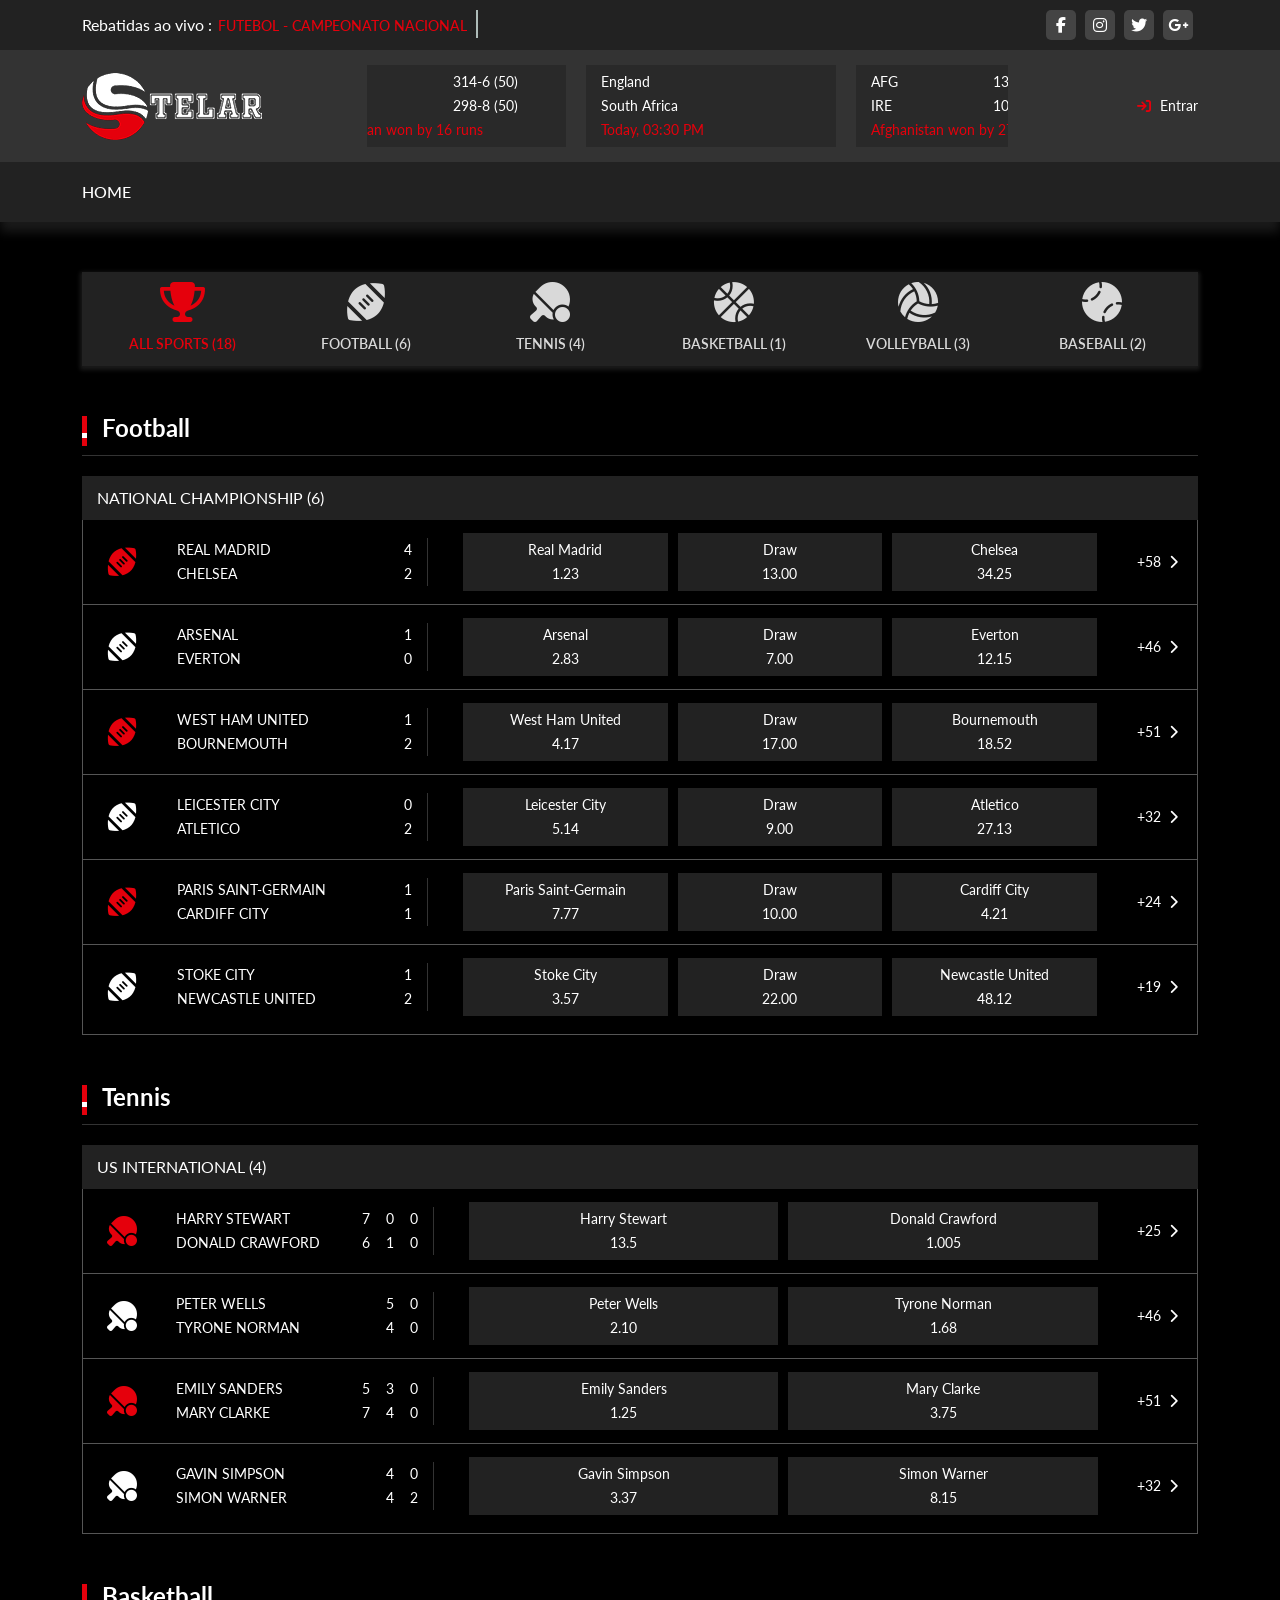
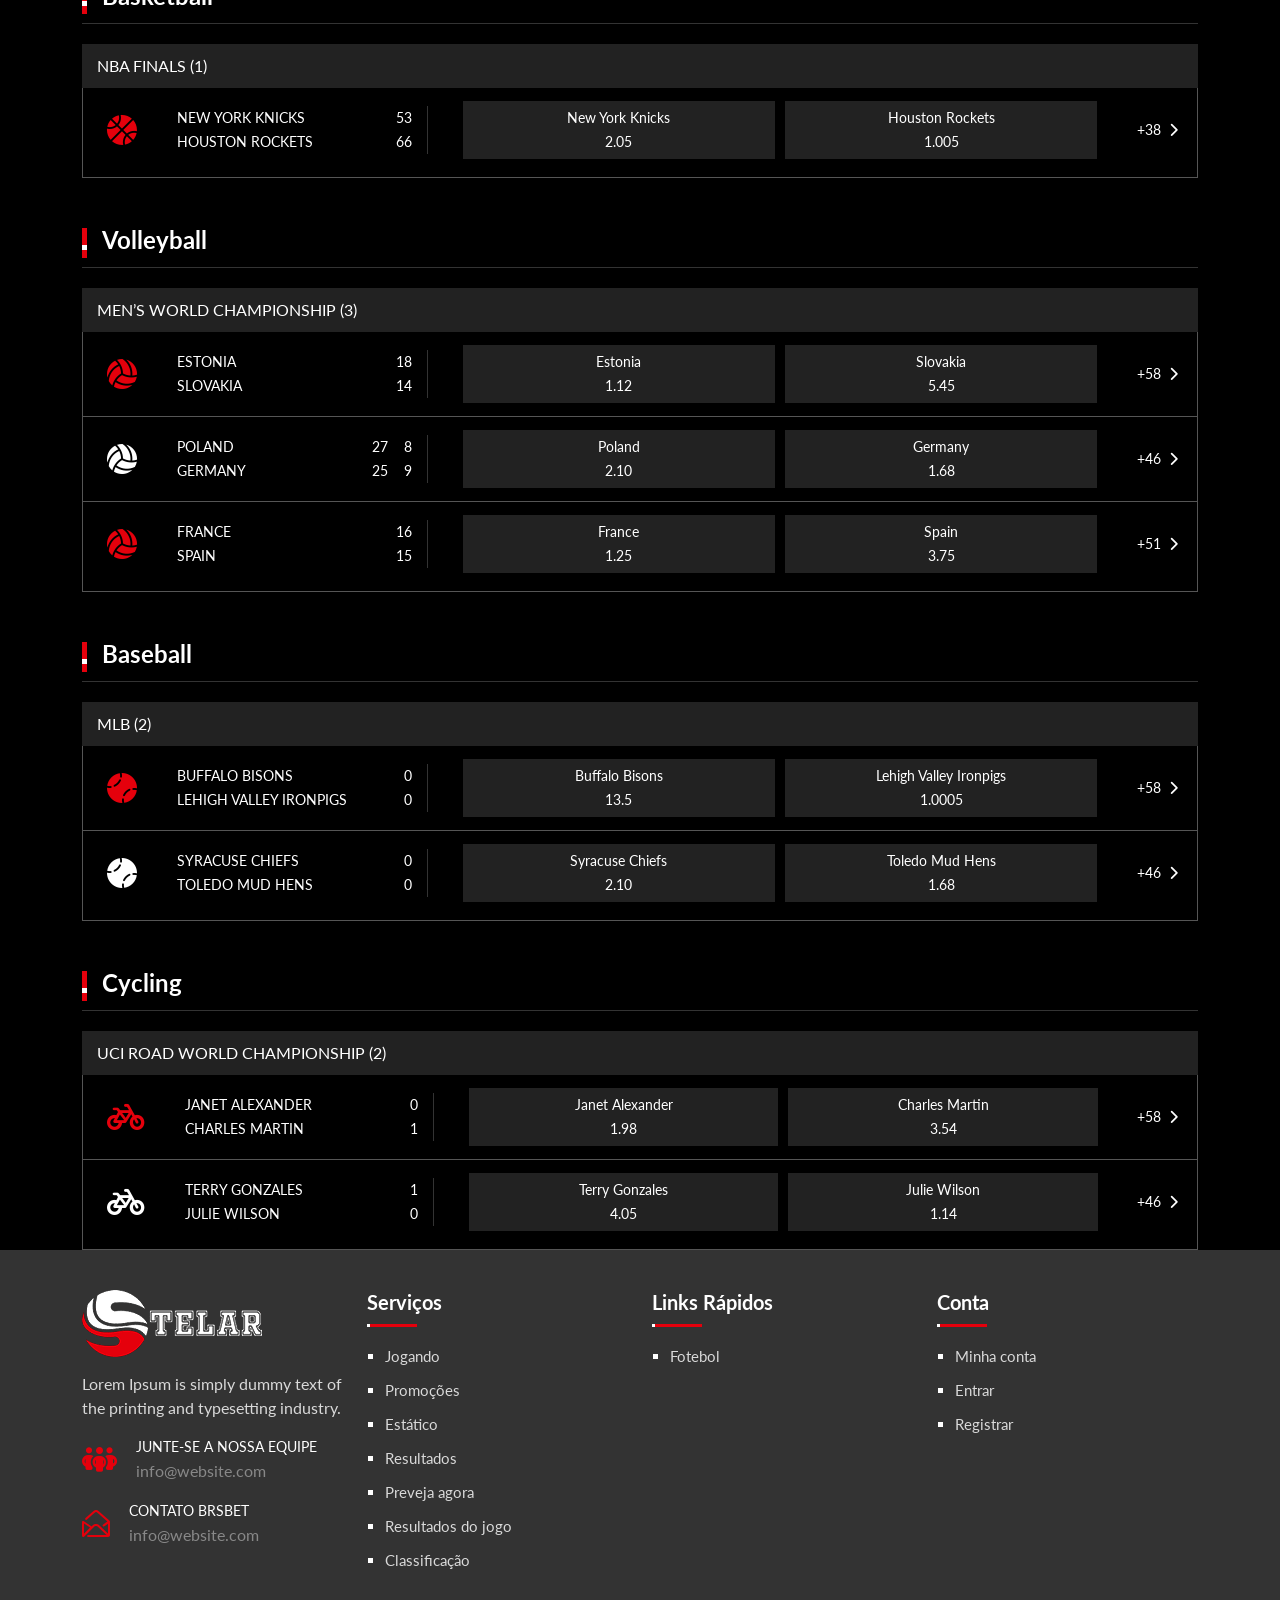
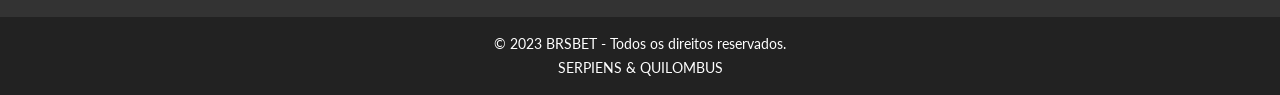
==== commit 9290a09a: "add screen for games" ====
--- a/home.html
+++ b/home.html
@@ -31,643 +31,181 @@
     <div class="loader">
       <i class="fa-solid fa-spinner"></i>
     </div>
-    <!-- HEADER DEFAULT MANU AREA -->
-    <header>
-      <div class="cryptco-main-menu one_page hidden-xs hidden-sm header--fixed headrooma">
-        <div class="header_top">
-          <div class="container">
-            <div class="row">
-              <div class="col-md-6">
-                <h2 class="cd-headline clip is-full-width">
-                  <span class="cd-heading">Live Batting : </span>
-                  <span class="cd-words-wrapper">
-                    <b class="is-visible">FOOTBALL - NATIONAL CHAMPIONSHIP</b>
-                    <b>TENNIS - NATIONAL CHAMPIONSHIP</b>
-                    <b>BASKETBALL - NBA FINALS</b>
-                    <b>ICE HOCKEY - HOCKEY LEAGUE</b>
-                    <b>CYCLING - UCI ROAD</b>
-                    <b>TABLE TENNIS - WORLD CHAMPIONSHIP</b>
-                    <b>BASEBALL - MLB </b>
-                    <b>BADMINTON - WORLD CHAMPIONSHIP</b>
-                    <b>HOCKEY - NATIONAL LEAGUE</b>
-                  </span>
-                </h2>
-              </div>
-              <div class="col-md-6 text-end">
-                <div class="header-social">
-                  <a href="#">
-                    <i class="fa-brands fa-facebook-f"></i>
-                  </a>
-                  <a href="#">
-                    <i class="fa-brands fa-instagram"></i>
-                  </a>
-                  <a href="#">
-                    <i class="fa-brands fa-twitter"></i>
-                  </a>
-                  <a href="#">
-                    <i class="fa-brands fa-google-plus-g"></i>
-                  </a>
-                </div>
-              </div>
+   <!-- HEADER DEFAULT MANU AREA -->
+   <header>
+    <div class="cryptco-main-menu one_page hidden-xs hidden-sm header--fixed headrooma">
+      <div class="header_top">
+        <div class="container">
+          <div class="row">
+            <div class="col-md-6">
+              <h2 class="cd-headline clip is-full-width">
+                <span class="cd-heading">Rebatidas ao vivo : </span>
+                <span class="cd-words-wrapper">
+                  <b class="is-visible">FUTEBOL - CAMPEONATO NACIONAL</b>
+                  
+                </span>
+              </h2>
             </div>
-          </div>
-        </div>
-        <div class="cryptco_nav_area fluid">
-          <div class="container">
-            <div class="row align-items-center logo-left">
-              <div class="col-lg-3 logo_outer">
-                <div class="logo">
-                  <a class="main_sticky" href="index.html" title="stelar">
-                    <img src="assets/images/logo.png" alt="stelar" class="w-100" />
-                  </a>
-                </div>
-              </div>
-              <div class="col-lg-7 header_live_score">
-                <div style="width: 100%; margin: 0 auto;">
-                  <div class="carouselTicker carouselTicker-start">
-                    <!--<ul class="carouselTicker__list">
-                      <li class="carouselTicker__item">
-                        <div class="live_bating_section">
-                          <div class="live_hmscg_bwl_txt live_ovr_flo row">
-                            <div class="live_ovr_flo live_hmscg_tm_nm col-sm-6">PAK</div>
-                            <div class="live_ovr_flo col-sm-6">314-6 (50)</div>
-                          </div>
-                          <div class="live_hmscg_bwl_txt row">
-                            <div class="live_ovr_flo live_hmscg_tm_nm col-sm-6">NED</div>
-                            <div class="live_ovr_flo col-sm-6">298-8 (50)</div>
-                          </div>
-                          <div class="live_text_complete">Pakistan won by 16 runs</div>
-                        </div>
-                      </li>
-                      <li class="carouselTicker__item">
-                        <div class="live_bating_section">
-                          <div class="live_hmscg_bwl_txt live_ovr_flo row">
-                            <div class="live_ovr_flo live_hmscg_tm_nm col-sm-6">England</div>
-                            <div class="live_ovr_flo col-sm-6"></div>
-                          </div>
-                          <div class="live_hmscg_bwl_txt row">
-                            <div class="live_ovr_flo live_hmscg_tm_nm col-sm-6">South Africa</div>
-                            <div class="live_ovr_flo col-sm-6"></div>
-                          </div>
-                          <div class="live_text_complete">Today, 03:30 PM</div>
-                        </div>
-                      </li>
-                      <li class="carouselTicker__item">
-                        <div class="live_bating_section">
-                          <div class="live_hmscg_bwl_txt live_ovr_flo row">
-                            <div class="live_ovr_flo live_hmscg_tm_nm col-sm-6">AFG</div>
-                            <div class="live_ovr_flo col-sm-6">132-6 (11)</div>
-                          </div>
-                          <div class="live_hmscg_bwl_txt row">
-                            <div class="live_ovr_flo live_hmscg_tm_nm col-sm-6">IRE</div>
-                            <div class="live_ovr_flo col-sm-6">105 (11)</div>
-                          </div>
-                          <div class="live_text_complete">Afghanistan won by 27 runs</div>
-                        </div>
-                      </li>
-                      <li class="carouselTicker__item">
-                        <div class="live_bating_section">
-                          <div class="live_hmscg_bwl_txt live_ovr_flo row">
-                            <div class="live_ovr_flo live_hmscg_tm_nm col-sm-6">West Indies</div>
-                            <div class="live_ovr_flo col-sm-6"></div>
-                          </div>
-                          <div class="live_hmscg_bwl_txt row">
-                            <div class="live_ovr_flo live_hmscg_tm_nm col-sm-6">New Zealand</div>
-                            <div class="live_ovr_flo col-sm-6"></div>
-                          </div>
-                          <div class="live_text_complete">Today, 11:30 PM</div>
-                        </div>
-                      </li>
-                      <li class="carouselTicker__item">
-                        <div class="live_bating_section">
-                          <div class="live_hmscg_bwl_txt live_ovr_flo row">
-                            <div class="live_ovr_flo live_hmscg_tm_nm col-sm-6">MCR</div>
-                            <div class="live_ovr_flo col-sm-6">149-9 (100)</div>
-                          </div>
-                          <div class="live_hmscg_bwl_txt row">
-                            <div class="live_ovr_flo live_hmscg_tm_nm col-sm-6">WEF</div>
-                            <div class="live_ovr_flo col-sm-6">102 (89)</div>
-                          </div>
-                          <div class="live_text_complete">Manchester won by 47 runs</div>
-                        </div>
-                      </li>
-                    </ul>-->
-                    <ul id="games-ao-vivo">
-
-                    </ul>
-                  </div>
-                </div>
-              </div>
-              <div class="col-lg-2 phone_menu text-end">
-                <a class="link link-icon link-icon-left link-classic" href="login.html">
-                  <i class="fa-solid fa-arrow-right-to-bracket"></i>
-                  <span>YOUR ACCOUNT</span>
+            <div class="col-md-6 text-end">
+              <div class="header-social">
+                <a href="#">
+                  <i class="fa-brands fa-facebook-f"></i>
                 </a>
-              </div>
-            </div>
-          </div>
-        </div>
-        <div class="header_bottom">
-          <div class="container">
-            <div class="row">
-              <!-- MAIN MENU -->
-              <div class="col-lg-9 col-sm-2 phone_menu">
-                <nav class="cryptco_menu main-search-menu ">
-                  <div class="navbar-header d-lg-none">
-                    <button type="button" id="show-themability_megamenu" data-toggle="collapse" class="navbar-toggle">
-                      <i class="fa-solid fa-bars"></i>
-                    </button>
-                  </div>
-                  <div class="main-menu-outer">
-                    <div class="d-lg-none menu_title">Menu <i class="fa-solid fa-xmark"></i>
-                    </div>
-                    <ul class="main-menu nav_scroll">
-                      <li>
-                        <a href="index.html">Home</a>
-                      </li>
-                      <li>
-                        <a href="blog.html">Blog</a>
-                      </li>
-                      <li>
-                        <a href="about.html">About</a>
-                      </li>
-                      <li>
-                        <a href="contact.html">Contact</a>
-                      </li>
-                      <li class="telephone text-right d-lg-none">
-                        <a class="link link-icon link-icon-left link-classic" href="login.html">
-                          <i class="fa-solid fa-arrow-right-to-bracket"></i>
-                          <span>YOUR ACCOUNT</span>
-                        </a>
-                      </li>
-                    </ul>
-                  </div>
-                </nav>
-              </div>
-              <!-- END MAIN MENU -->
-              <!-- Contact -->
-              <div class="col-lg-3 col-sm-10 search_outer">
-                <div class="header-search">
-                  <div id="themabilitySearch" class="input-group themability-search">
-                    <input type="text" name="search" value="" placeholder="Search..." class="form-control input-lg ui-autocomplete-input" autocomplete="off">
-                    <span class="btn-search input-group-btn">
-                      <button type="button" class="btn btn-default btn-lg">
-                        <i class="search-icon icon-search"></i>
-                      </button>
-                    </span>
-                  </div>
-                </div>
-              </div>
-              <!-- .Contact -->
+                <a href="#">
+                  <i class="fa-brands fa-instagram"></i>
+                </a>
+                <a href="#">
+                  <i class="fa-brands fa-twitter"></i>
+                </a>
+                <a href="#">
+                  <i class="fa-brands fa-google-plus-g"></i>
+                </a>
+              </div>
             </div>
           </div>
         </div>
       </div>
-    </header>
-    <!-- .HEADER MENU AREA -->
-    <!-- slider Area -->
-    <div class="slider_area text-center position-relative overflow-hidden">
-      <div class="slider_img">
-        <img src="assets/images/mainbanner.jpg" alt="slider img">
-        <figure class="moving-image artbox">
-          <img src="assets/images/player.png" alt="slider img" class="movable-image box-image">
-        </figure>
+      <div class="cryptco_nav_area fluid">
+        <div class="container">
+          <div class="row align-items-center logo-left">
+            <div class="col-lg-3 logo_outer">
+              <div class="logo">
+                <a class="main_sticky" href="index.html" title="stelar">
+                  <img src="assets/images/logo.png" alt="stelar" class="w-100" />
+                </a>
+              </div>
+            </div>
+            <div class="col-lg-7 header_live_score">
+              <div style="width: 100%; margin: 0 auto;">
+                <div class="carouselTicker carouselTicker-start">
+                  <ul class="carouselTicker__list">
+                    <li class="carouselTicker__item">
+                      <div class="live_bating_section">
+                        <div class="live_hmscg_bwl_txt live_ovr_flo row">
+                          <div class="live_ovr_flo live_hmscg_tm_nm col-sm-6">PAK</div>
+                          <div class="live_ovr_flo col-sm-6">314-6 (50)</div>
+                        </div>
+                        <div class="live_hmscg_bwl_txt row">
+                          <div class="live_ovr_flo live_hmscg_tm_nm col-sm-6">NED</div>
+                          <div class="live_ovr_flo col-sm-6">298-8 (50)</div>
+                        </div>
+                        <div class="live_text_complete">Pakistan won by 16 runs</div>
+                      </div>
+                    </li>
+                    <li class="carouselTicker__item">
+                      <div class="live_bating_section">
+                        <div class="live_hmscg_bwl_txt live_ovr_flo row">
+                          <div class="live_ovr_flo live_hmscg_tm_nm col-sm-6">England</div>
+                          <div class="live_ovr_flo col-sm-6"></div>
+                        </div>
+                        <div class="live_hmscg_bwl_txt row">
+                          <div class="live_ovr_flo live_hmscg_tm_nm col-sm-6">South Africa</div>
+                          <div class="live_ovr_flo col-sm-6"></div>
+                        </div>
+                        <div class="live_text_complete">Today, 03:30 PM</div>
+                      </div>
+                    </li>
+                    <li class="carouselTicker__item">
+                      <div class="live_bating_section">
+                        <div class="live_hmscg_bwl_txt live_ovr_flo row">
+                          <div class="live_ovr_flo live_hmscg_tm_nm col-sm-6">AFG</div>
+                          <div class="live_ovr_flo col-sm-6">132-6 (11)</div>
+                        </div>
+                        <div class="live_hmscg_bwl_txt row">
+                          <div class="live_ovr_flo live_hmscg_tm_nm col-sm-6">IRE</div>
+                          <div class="live_ovr_flo col-sm-6">105 (11)</div>
+                        </div>
+                        <div class="live_text_complete">Afghanistan won by 27 runs</div>
+                      </div>
+                    </li>
+                    <li class="carouselTicker__item">
+                      <div class="live_bating_section">
+                        <div class="live_hmscg_bwl_txt live_ovr_flo row">
+                          <div class="live_ovr_flo live_hmscg_tm_nm col-sm-6">West Indies</div>
+                          <div class="live_ovr_flo col-sm-6"></div>
+                        </div>
+                        <div class="live_hmscg_bwl_txt row">
+                          <div class="live_ovr_flo live_hmscg_tm_nm col-sm-6">New Zealand</div>
+                          <div class="live_ovr_flo col-sm-6"></div>
+                        </div>
+                        <div class="live_text_complete">Today, 11:30 PM</div>
+                      </div>
+                    </li>
+                    <li class="carouselTicker__item">
+                      <div class="live_bating_section">
+                        <div class="live_hmscg_bwl_txt live_ovr_flo row">
+                          <div class="live_ovr_flo live_hmscg_tm_nm col-sm-6">MCR</div>
+                          <div class="live_ovr_flo col-sm-6">149-9 (100)</div>
+                        </div>
+                        <div class="live_hmscg_bwl_txt row">
+                          <div class="live_ovr_flo live_hmscg_tm_nm col-sm-6">WEF</div>
+                          <div class="live_ovr_flo col-sm-6">102 (89)</div>
+                        </div>
+                        <div class="live_text_complete">Manchester won by 47 runs</div>
+                      </div>
+                    </li>
+                  </ul>
+                </div>
+              </div>
+            </div>
+            <div class="col-lg-2 phone_menu text-end">
+              <a class="link link-icon link-icon-left link-classic" href="login.html">
+                <i class="fa-solid fa-arrow-right-to-bracket"></i>
+                <span>Entrar</span>
+              </a>
+            </div>
+          </div>
+        </div>
       </div>
-      <!-- single slide -->
-      <div class="single_slide position-absolute">
-        <div class="slider_content text_center">
-          <div class="slider_text">
-            <div class="slider_text_inner">
-              <h3>coleção de esportes</h3>
-              <h1>Betting Online Champion Liga</h1>
-              <div class="slider_desc">
-                <p>Get probable victoriously triumphing tips from professional wagering tipsters across all sports and offers from leading bookmakers!</p>
-              </div>
+      <div class="header_bottom">
+        <div class="container">
+          <div class="row">
+            <!-- MAIN MENU -->
+            <div class="col-lg-9 col-sm-2 phone_menu">
+              <nav class="cryptco_menu main-search-menu ">
+                <div class="navbar-header d-lg-none">
+                  <button type="button" id="show-themability_megamenu" data-toggle="collapse" class="navbar-toggle">
+                    <i class="fa-solid fa-bars"></i>
+                  </button>
+                </div>
+                <div class="main-menu-outer">
+                  <div class="d-lg-none menu_title">Menu <i class="fa-solid fa-xmark"></i>
+                  </div>
+                  <ul class="main-menu nav_scroll">
+                    <li>
+                      <a href="index.html">Home</a>
+                    </li>
+                    <li class="telephone text-right d-lg-none">
+                      <a class="link link-icon link-icon-left link-classic" href="login.html">
+                        <i class="fa-solid fa-arrow-right-to-bracket"></i>
+                        <span>Entrar</span>
+                      </a>
+                    </li>
+                  </ul>
+                </div>
+              </nav>
             </div>
-            <div class="single_slider_button">
-              <a class="btn" onclick="FetchGames()">Learn More</a>
+            <!-- END MAIN MENU -->
+            <!-- Contact 
+            <div class="col-lg-3 col-sm-10 search_outer">
+              <div class="header-search">
+                <div id="themabilitySearch" class="input-group themability-search">
+                  <input type="text" name="search" value="" placeholder="Search..." class="form-control input-lg ui-autocomplete-input" autocomplete="off">
+                  <span class="btn-search input-group-btn">
+                    <button type="button" class="btn btn-default btn-lg">
+                      <i class="search-icon icon-search"></i>
+                    </button>
+                  </span>
+                </div>
+              </div>
             </div>
-            <div id="resposta"></div>
-            <header>
-
-            </header>
-      
-            <section>
-      
-            </section>
+             .Contact -->
           </div>
         </div>
       </div>
     </div>
-    <!-- .slider Area -->
-    
-    <!-- upcoming match -->
-    <div class="upcoming_match mt-50">
-      <div class="container">
-        <!-- Heading Component-->
-        <div class="title-main">
-          <h2 class="product-title">Upcoming Match</h2>
-          <a class="button btn-calendar" href="#">Calendar</a>
-        </div>
-        <!-- Game Result Bug-->
-        <div class="upcoming-carousel owl-carousel">
-          <article class="game-result">
-            <div class="game-info game-info-creative text-center">
-              <p class="game-info-subtitle">Tennis - <time datetime="08:30"> 08:30 PM</time>
-              </p>
-              <h3 class="game-info-title">England League Qualifying</h3>
-              <div class="game-info-main">
-                <div class="game-info-team game-info-team-first">
-                  <figure>
-                    <img src="assets/images/match/match1_team1.png" alt="match" width="100" height="100">
-                  </figure>
-                  <div class="game-result-team-name">Star Valencia</div>
-                  <div class="game-result-team-country">USA</div>
-                </div>
-                <div class="game-info-middle game-info-middle-vertical">
-                  <time class="time-big" datetime="2025-04-17">
-                    <span class="heading-3">Fri 19</span> May 2025 </time>
-                  <div class="game-result-divider-wrap">
-                    <span class="game-info-team-divider">VS</span>
-                  </div>
-                  <div class="group-sm">
-                    <div class="button-share-outline">
-                      <span class="button button-sm">Share</span>
-                      <div class="game-info-share">
-                        <a href="#" class="game-info-share-item">
-                          <i class="fa-brands fa-facebook-f"></i>
-                        </a>
-                        <a href="#" class="game-info-share-item">
-                          <i class="fa-brands fa-instagram"></i>
-                        </a>
-                        <a href="#" class="game-info-share-item">
-                          <i class="fa-brands fa-twitter"></i>
-                        </a>
-                        <a href="#" class="game-info-share-item">
-                          <i class="fa-brands fa-google-plus-g"></i>
-                        </a>
-                      </div>
-                    </div>
-                    <a class="button button-sm button-primary" href="#">Buy tickets</a>
-                  </div>
-                </div>
-                <div class="game-info-team game-info-team-second">
-                  <figure>
-                    <img src="assets/images/match/match1_team2.png" alt="match" width="113" height="106">
-                  </figure>
-                  <div class="game-result-team-name">Francisco braves</div>
-                  <div class="game-result-team-country">Spain</div>
-                </div>
-              </div>
-            </div>
-            <div class="game-info-countdown">
-              <div class="countdown countdown-bordered is-countdown" data-type="until" data-time="31 Dec 2025 16:00" data-format="dhms" data-style="short">
-                <span class="countdown-row countdown-show0"></span>
-              </div>
-            </div>
-          </article>
-          <article class="game-result">
-            <div class="game-info game-info-creative text-center">
-              <p class="game-info-subtitle">VOLLEYBALL - <time datetime="08:30"> 08:30 PM</time>
-              </p>
-              <h3 class="game-info-title">Spain League Qualifying</h3>
-              <div class="game-info-main">
-                <div class="game-info-team game-info-team-first">
-                  <figure>
-                    <img src="assets/images/match/match2_team1.png" alt="match" width="100" height="100">
-                  </figure>
-                  <div class="game-result-team-name">Real Mallorca</div>
-                  <div class="game-result-team-country">Canada</div>
-                </div>
-                <div class="game-info-middle game-info-middle-vertical">
-                  <time class="time-big" datetime="2025-04-17">
-                    <span class="heading-3">Fri 19</span> May 2025 </time>
-                  <div class="game-result-divider-wrap">
-                    <span class="game-info-team-divider">VS</span>
-                  </div>
-                  <div class="group-sm">
-                    <div class="button-share-outline">
-                      <span class="button button-sm">Share</span>
-                      <div class="game-info-share">
-                        <a href="#" class="game-info-share-item">
-                          <i class="fa-brands fa-facebook-f"></i>
-                        </a>
-                        <a href="#" class="game-info-share-item">
-                          <i class="fa-brands fa-instagram"></i>
-                        </a>
-                        <a href="#" class="game-info-share-item">
-                          <i class="fa-brands fa-twitter"></i>
-                        </a>
-                        <a href="#" class="game-info-share-item">
-                          <i class="fa-brands fa-google-plus-g"></i>
-                        </a>
-                      </div>
-                    </div>
-                    <a class="button button-sm button-primary" href="#">Buy tickets</a>
-                  </div>
-                </div>
-                <div class="game-info-team game-info-team-second">
-                  <figure>
-                    <img src="assets/images/match/match2_team2.png" alt="match" width="113" height="106">
-                  </figure>
-                  <div class="game-result-team-name">seattle phillies</div>
-                  <div class="game-result-team-country">Japan</div>
-                </div>
-              </div>
-            </div>
-            <div class="game-info-countdown">
-              <div class="countdown countdown-bordered is-countdown" data-type="until" data-time="31 Dec 2025 16:00" data-format="dhms" data-style="short">
-                <span class="countdown-row countdown-show0"></span>
-              </div>
-            </div>
-          </article>
-          <article class="game-result">
-            <div class="game-info game-info-creative text-center">
-              <p class="game-info-subtitle">Football - <time datetime="08:30"> 08:30 PM</time>
-              </p>
-              <h3 class="game-info-title">Australia League Qualifying</h3>
-              <div class="game-info-main">
-                <div class="game-info-team game-info-team-first">
-                  <figure>
-                    <img src="assets/images/match/match3_team1.png" alt="match" width="100" height="100">
-                  </figure>
-                  <div class="game-result-team-name">Barcelona</div>
-                  <div class="game-result-team-country">Germany</div>
-                </div>
-                <div class="game-info-middle game-info-middle-vertical">
-                  <time class="time-big" datetime="2025-04-17">
-                    <span class="heading-3">Fri 19</span> May 2025 </time>
-                  <div class="game-result-divider-wrap">
-                    <span class="game-info-team-divider">VS</span>
-                  </div>
-                  <div class="group-sm">
-                    <div class="button-share-outline">
-                      <span class="button button-sm">Share</span>
-                      <div class="game-info-share">
-                        <a href="#" class="game-info-share-item">
-                          <i class="fa-brands fa-facebook-f"></i>
-                        </a>
-                        <a href="#" class="game-info-share-item">
-                          <i class="fa-brands fa-instagram"></i>
-                        </a>
-                        <a href="#" class="game-info-share-item">
-                          <i class="fa-brands fa-twitter"></i>
-                        </a>
-                        <a href="#" class="game-info-share-item">
-                          <i class="fa-brands fa-google-plus-g"></i>
-                        </a>
-                      </div>
-                    </div>
-                    <a class="button button-sm button-primary" href="#">Buy tickets</a>
-                  </div>
-                </div>
-                <div class="game-info-team game-info-team-second">
-                  <figure>
-                    <img src="assets/images/match/match3_team2.png" alt="match" width="113" height="106">
-                  </figure>
-                  <div class="game-result-team-name">Cardinals Club</div>
-                  <div class="game-result-team-country">Australia</div>
-                </div>
-              </div>
-            </div>
-            <div class="game-info-countdown">
-              <div class="countdown countdown-bordered is-countdown" data-type="until" data-time="31 Dec 2025 16:00" data-format="dhms" data-style="short">
-                <span class="countdown-row countdown-show0"></span>
-              </div>
-            </div>
-          </article>
-          <article class="game-result">
-            <div class="game-info game-info-creative text-center">
-              <p class="game-info-subtitle">Football - <time datetime="08:30"> 08:30 PM</time>
-              </p>
-              <h3 class="game-info-title">Germany League Qualifying</h3>
-              <div class="game-info-main">
-                <div class="game-info-team game-info-team-first">
-                  <figure>
-                    <img src="assets/images/match/match4_team1.png" alt="match" width="100" height="100">
-                  </figure>
-                  <div class="game-result-team-name">Atletico</div>
-                  <div class="game-result-team-country">UK</div>
-                </div>
-                <div class="game-info-middle game-info-middle-vertical">
-                  <time class="time-big" datetime="2025-04-17">
-                    <span class="heading-3">Fri 19</span> May 2025 </time>
-                  <div class="game-result-divider-wrap">
-                    <span class="game-info-team-divider">VS</span>
-                  </div>
-                  <div class="group-sm">
-                    <div class="button-share-outline">
-                      <span class="button button-sm">Share</span>
-                      <div class="game-info-share">
-                        <a href="#" class="game-info-share-item">
-                          <i class="fa-brands fa-facebook-f"></i>
-                        </a>
-                        <a href="#" class="game-info-share-item">
-                          <i class="fa-brands fa-instagram"></i>
-                        </a>
-                        <a href="#" class="game-info-share-item">
-                          <i class="fa-brands fa-twitter"></i>
-                        </a>
-                        <a href="#" class="game-info-share-item">
-                          <i class="fa-brands fa-google-plus-g"></i>
-                        </a>
-                      </div>
-                    </div>
-                    <a class="button button-sm button-primary" href="#">Buy tickets</a>
-                  </div>
-                </div>
-                <div class="game-info-team game-info-team-second">
-                  <figure>
-                    <img src="assets/images/match/match4_team2.png" alt="match" width="113" height="106">
-                  </figure>
-                  <div class="game-result-team-name">Atlanta</div>
-                  <div class="game-result-team-country">Spain</div>
-                </div>
-              </div>
-            </div>
-            <div class="game-info-countdown">
-              <div class="countdown countdown-bordered is-countdown" data-type="until" data-time="31 Dec 2025 16:00" data-format="dhms" data-style="short">
-                <span class="countdown-row countdown-show0"></span>
-              </div>
-            </div>
-          </article>
-          <article class="game-result">
-            <div class="game-info game-info-creative text-center">
-              <p class="game-info-subtitle">Basketball - <time datetime="08:30"> 08:30 PM</time>
-              </p>
-              <h3 class="game-info-title">England League Qualifying</h3>
-              <div class="game-info-main">
-                <div class="game-info-team game-info-team-first">
-                  <figure>
-                    <img src="assets/images/match/match5_team1.png" alt="match" width="100" height="100">
-                  </figure>
-                  <div class="game-result-team-name">Evercusen</div>
-                  <div class="game-result-team-country">USA</div>
-                </div>
-                <div class="game-info-middle game-info-middle-vertical">
-                  <time class="time-big" datetime="2025-04-17">
-                    <span class="heading-3">Fri 19</span> May 2025 </time>
-                  <div class="game-result-divider-wrap">
-                    <span class="game-info-team-divider">VS</span>
-                  </div>
-                  <div class="group-sm">
-                    <div class="button-share-outline">
-                      <span class="button button-sm">Share</span>
-                      <div class="game-info-share">
-                        <a href="#" class="game-info-share-item">
-                          <i class="fa-brands fa-facebook-f"></i>
-                        </a>
-                        <a href="#" class="game-info-share-item">
-                          <i class="fa-brands fa-instagram"></i>
-                        </a>
-                        <a href="#" class="game-info-share-item">
-                          <i class="fa-brands fa-twitter"></i>
-                        </a>
-                        <a href="#" class="game-info-share-item">
-                          <i class="fa-brands fa-google-plus-g"></i>
-                        </a>
-                      </div>
-                    </div>
-                    <a class="button button-sm button-primary" href="#">Buy tickets</a>
-                  </div>
-                </div>
-                <div class="game-info-team game-info-team-second">
-                  <figure>
-                    <img src="assets/images/match/match5_team2.png" alt="match" width="113" height="106">
-                  </figure>
-                  <div class="game-result-team-name">Houston louis</div>
-                  <div class="game-result-team-country">Japan</div>
-                </div>
-              </div>
-            </div>
-            <div class="game-info-countdown">
-              <div class="countdown countdown-bordered is-countdown" data-type="until" data-time="31 Dec 2025 16:00" data-format="dhms" data-style="short">
-                <span class="countdown-row countdown-show0"></span>
-              </div>
-            </div>
-          </article>
-          <article class="game-result">
-            <div class="game-info game-info-creative text-center">
-              <p class="game-info-subtitle">Cricket - <time datetime="08:30"> 08:30 PM</time>
-              </p>
-              <h3 class="game-info-title">India League Qualifying</h3>
-              <div class="game-info-main">
-                <div class="game-info-team game-info-team-first">
-                  <figure>
-                    <img src="assets/images/match/match6_team1.png" alt="match" width="100" height="100">
-                  </figure>
-                  <div class="game-result-team-name">Brujas</div>
-                  <div class="game-result-team-country">Germany</div>
-                </div>
-                <div class="game-info-middle game-info-middle-vertical">
-                  <time class="time-big" datetime="2025-04-17">
-                    <span class="heading-3">Fri 19</span> May 2025 </time>
-                  <div class="game-result-divider-wrap">
-                    <span class="game-info-team-divider">VS</span>
-                  </div>
-                  <div class="group-sm">
-                    <div class="button-share-outline">
-                      <span class="button button-sm">Share</span>
-                      <div class="game-info-share">
-                        <a href="#" class="game-info-share-item">
-                          <i class="fa-brands fa-facebook-f"></i>
-                        </a>
-                        <a href="#" class="game-info-share-item">
-                          <i class="fa-brands fa-instagram"></i>
-                        </a>
-                        <a href="#" class="game-info-share-item">
-                          <i class="fa-brands fa-twitter"></i>
-                        </a>
-                        <a href="#" class="game-info-share-item">
-                          <i class="fa-brands fa-google-plus-g"></i>
-                        </a>
-                      </div>
-                    </div>
-                    <a class="button button-sm button-primary" href="#">Buy tickets</a>
-                  </div>
-                </div>
-                <div class="game-info-team game-info-team-second">
-                  <figure>
-                    <img src="assets/images/match/match6_team2.png" alt="match" width="113" height="106">
-                  </figure>
-                  <div class="game-result-team-name">Tampa</div>
-                  <div class="game-result-team-country">Spain</div>
-                </div>
-              </div>
-            </div>
-            <div class="game-info-countdown">
-              <div class="countdown countdown-bordered is-countdown" data-type="until" data-time="31 Dec 2025 16:00" data-format="dhms" data-style="short">
-                <span class="countdown-row countdown-show0"></span>
-              </div>
-            </div>
-          </article>
-        </div>
-      </div>
-    </div>
-    <!-- .upcoming match -->
-    <!-- counter -->
-    <div class="experience mt-50">
-      <div class="container">
-        <div class="row">
-          <div class="title-main">
-            <h2 class="product-title">Best-In-Class Gaming Experience</h2>
-            <p class="text-center product-title-inner">Trusted by 1 millions players</p>
-            <p class="text-center product-title-inner2">Download or Join the Play and win daily cash prizes</p>
-          </div>
-        </div>
-        <div class="row" id="counter">
-          <div class="col-sm-3">
-            <div class="list text-center">
-              <figure class="image-icon">
-                <img src="assets/images/counter/1.png" alt="Gaming Experience">
-              </figure>
-              <div class="con">
-                <span class="counter-value" data-count="1600" id="number1">1600</span>
-                <span class="font-black ms-1">+</span>
-                <p class="theme-text-secondary">Active Users</p>
-              </div>
-            </div>
-          </div>
-          <div class="col-sm-3">
-            <div class="list text-center">
-              <figure class="image-icon">
-                <img src="assets/images/counter/2.png" alt="Gaming Experience">
-              </figure>
-              <div class="con">
-                <span class="counter-value" data-count="1000" id="number2">1000</span>
-                <span class="font-black ms-1">+</span>
-                <p class="theme-text-secondary">Prize in Total</p>
-              </div>
-            </div>
-          </div>
-          <div class="col-sm-3">
-            <div class="list text-center">
-              <figure class="image-icon">
-                <img src="assets/images/counter/3.png" alt="Gaming Experience">
-              </figure>
-              <div class="con">
-                <span class="counter-value" data-count="100" id="number3">100</span>
-                <span class="font-black ms-1">+</span>
-                <p class="theme-text-secondary">Daily Contests</p>
-              </div>
-            </div>
-          </div>
-          <div class="col-sm-3">
-            <div class="list text-center">
-              <figure class="image-icon">
-                <img src="assets/images/counter/4.png" alt="Gaming Experience">
-              </figure>
-              <div class="con">
-                <span class="counter-value" data-count="2500" id="number4">2500</span>
-                <span class="font-black ms-1">+</span>
-                <p class="theme-text-secondary">Lucky Winners</p>
-              </div>
-            </div>
-          </div>
-        </div>
-      </div>
-    </div>
-    <!-- .counter -->
+    </header>
+    <!-- .HEADER MENU AREA -->
     <!-- scorboard -->
     <div class="score_board mt-50">
       <div class="container">
@@ -689,8 +227,101 @@
               <div class="score_list_title">Football <span class="score_list_count">(6)</span>
               </div>
             </button>
-          </li>          
-        </ul>        
+          </li>
+          <li class="nav-item" role="presentation">
+            <button class="nav-link" id="pills-tennis-tab" data-bs-toggle="pill" data-bs-target="#pills-tennis" type="button" role="tab" aria-controls="pills-tennis" aria-selected="false">
+              <div class="score_list_img">
+                <i class="fa-solid fa-table-tennis-paddle-ball"></i>
+              </div>
+              <div class="score_list_title">Tennis <span class="score_list_count">(4)</span>
+              </div>
+            </button>
+          </li>
+          <li class="nav-item" role="presentation">
+            <button class="nav-link" id="pills-basketball-tab" data-bs-toggle="pill" data-bs-target="#pills-basketball" type="button" role="tab" aria-controls="pills-basketball" aria-selected="false">
+              <div class="score_list_img">
+                <i class="fa-solid fa-basketball"></i>
+              </div>
+              <div class="score_list_title">basketball <span class="score_list_count">(1)</span>
+              </div>
+            </button>
+          </li>
+          <li class="nav-item" role="presentation">
+            <button class="nav-link" id="pills-volleyball-tab" data-bs-toggle="pill" data-bs-target="#pills-volleyball" type="button" role="tab" aria-controls="pills-volleyball" aria-selected="false">
+              <div class="score_list_img">
+                <i class="fa-solid fa-volleyball"></i>
+              </div>
+              <div class="score_list_title">volleyball <span class="score_list_count">(3)</span>
+              </div>
+            </button>
+          </li>
+          <li class="nav-item" role="presentation">
+            <button class="nav-link" id="pills-baseball-tab" data-bs-toggle="pill" data-bs-target="#pills-baseball" type="button" role="tab" aria-controls="pills-baseball" aria-selected="false">
+              <div class="score_list_img">
+                <i class="fa-solid fa-baseball"></i>
+              </div>
+              <div class="score_list_title">Baseball <span class="score_list_count">(2)</span>
+              </div>
+            </button>
+          </li>
+          <li class="nav-item" role="presentation">
+            <button class="nav-link" id="pills-cycling-tab" data-bs-toggle="pill" data-bs-target="#pills-cycling" type="button" role="tab" aria-controls="pills-cycling" aria-selected="false">
+              <div class="score_list_img">
+                <i class="fa-solid fa-bicycle"></i>
+              </div>
+              <div class="score_list_title">cycling <span class="score_list_count">(2)</span>
+              </div>
+            </button>
+          </li>
+        </ul>
+        <div class="tab-content" id="pills-tabContent">
+          <!-- Modal -->
+          <div class="modal fade modal-sport" id="sportModal" tabindex="-1" aria-labelledby="sportModalLabel" aria-hidden="true">
+            <div class="modal-dialog">
+              <div class="modal-content">
+                <div class="modal-header">
+                  <h5 class="modal-title" id="sportModalTitle">Placing a bet</h5>
+                  <button type="button" class="close" data-bs-dismiss="modal" aria-label="Close">
+                    <span aria-hidden="true">&times;</span>
+                  </button>
+                </div>
+                <div class="modal-body">
+                  <p class="modal-sport-wager-title">
+                    <span class="modal-sport-wager"></span>
+                    <span class="modal-sport-wager-count"></span>
+                  </p>
+                  <p class="modal-sport-confrontation"></p>
+                  <p class="modal-sport-live">
+                    <span class="modal-sport-live-count"></span>
+                    <span class="modal-sport-live-betting"></span>
+                  </p>
+                  <div class="stepper-sport">
+                    <div class="stepper">
+                      <span class="fa-solid fa-minus up"></span>
+                      <input class="form-input stepper-input" type="number" name="sport_bet" data-zeros="true" value="0" min="0" max="100">
+                      <span class="fa-solid fa-plus down"></span>
+                    </div>
+                  </div>
+                </div>
+                <div class="modal-footer">
+                  <p class="modal-sport-bets">
+                    <span class="modal-sport-bets-left">Number of bets</span>
+                    <span class="modal-sport-bets-right"></span>
+                  </p>
+                  <p class="modal-sport-stake">
+                    <span class="modal-sport-stake-left">Stake</span>
+                    <span class="modal-sport-stake-right"></span>
+                  </p>
+                  <p class="modal-sport-win">
+                    <span class="modal-sport-win-left">Winnings</span>
+                    <span class="modal-sport-win-right"></span>
+                  </p>
+                  <button class="modal-sport-place button button-primary button-block" type="button" data-bs-dismiss="modal">Place Bet</button>
+                </div>
+              </div>
+            </div>
+          </div>
+          <!-- .Modal -->
           <div class="tab-pane fade show active" id="pills-sports" role="tabpanel" aria-labelledby="pills-sports-tab" tabindex="0">
             <div class="sport-table">
               <!-- Football-->
@@ -982,145 +613,1631 @@
                   </div>
                 </div>
               </div>
+              <!-- tennis -->
+              <div class="col-lg-12 isotope-item" data-filter="tennis">
+                <article class="heading-component">
+                  <div class="heading-component-inner">
+                    <h2 class="heading-component-title product-title">tennis</h2>
+                  </div>
+                </article>
+                <div class="sport-table-outer">
+                  <div class="sport-table-header">
+                    <p>US INTERNATIONAL (4)</p>
+                  </div>
+                  <div class="sport-row table-responsive">
+                    <table class="table">
+                      <tbody>
+                        <tr class="sport-table-tr">
+                          <td>
+                            <div class="sport-table-icon">
+                              <i class="fa-solid fa-table-tennis-paddle-ball"></i>
+                            </div>
+                          </td>
+                          <td>
+                            <div class="sport-table-title">
+                              <div class="sport-table-title-item sport-table-title-item-left">
+                                <span class="sport-table-title-team">Harry Stewart</span>
+                                <span class="sport-table-title-team">Donald Crawford</span>
+                              </div>
+                              <div class="sport-table-title-item sport-table-title-item-right">
+                                <span class="sport-table-title-score">
+                                  <span>7</span>
+                                  <span>0</span>
+                                  <span>0</span>
+                                </span>
+                                <span class="sport-table-title-score">
+                                  <span>6</span>
+                                  <span>1</span>
+                                  <span>0</span>
+                                </span>
+                              </div>
+                            </div>
+                          </td>
+                          <td>
+                            <div class="sport-table-wager">
+                              <a class="sport-table-wager-button" data-bs-toggle="modal" data-bs-target="#sportModal" data-team-name="Harry Stewart" data-confrontation="Harry Stewart vs Donald Crawford" data-wager-count="13.5" data-score="7:6" data-betting="1X2 Live Betting">
+                                <span>Harry Stewart</span>
+                                <span class="sport-table-wager-button-count">13.5</span>
+                              </a>
+                              <a class="sport-table-wager-button" data-bs-toggle="modal" data-bs-target="#sportModal" data-team-name="Donald Crawford" data-confrontation="Harry Stewart vs Donald Crawford" data-wager-count="1.005" data-score="7:6" data-betting="1X2 Live Betting">
+                                <span>Donald Crawford</span>
+                                <span class="sport-table-wager-button-count">1.005</span>
+                              </a>
+                            </div>
+                          </td>
+                          <td>
+                            <div class="sport-table-bonus">
+                              <span class="sport-table-bonus-count">+25</span>
+                              <span class="sport-table-bonus-icon fa-solid fa-chevron-right"></span>
+                            </div>
+                          </td>
+                        </tr>
+                        <tr class="sport-table-tr">
+                          <td>
+                            <div class="sport-table-icon">
+                              <i class="fa-solid fa-table-tennis-paddle-ball"></i>
+                            </div>
+                          </td>
+                          <td>
+                            <div class="sport-table-title">
+                              <div class="sport-table-title-item sport-table-title-item-left">
+                                <span class="sport-table-title-team">Peter Wells</span>
+                                <span class="sport-table-title-team">Tyrone Norman</span>
+                              </div>
+                              <div class="sport-table-title-item sport-table-title-item-right">
+                                <span class="sport-table-title-score">
+                                  <span>5</span>
+                                  <span>0</span>
+                                </span>
+                                <span class="sport-table-title-score">
+                                  <span>4</span>
+                                  <span>0</span>
+                                </span>
+                              </div>
+                            </div>
+                          </td>
+                          <td>
+                            <div class="sport-table-wager">
+                              <a class="sport-table-wager-button" data-bs-toggle="modal" data-bs-target="#sportModal" data-team-name="Peter Wells" data-confrontation="Peter Wells vs Tyrone Norman" data-wager-count="2.10" data-score="5:4" data-betting="1X2 Live Betting">
+                                <span>Peter Wells</span>
+                                <span class="sport-table-wager-button-count">2.10</span>
+                              </a>
+                              <a class="sport-table-wager-button" data-bs-toggle="modal" data-bs-target="#sportModal" data-team-name="Tyrone Norman" data-confrontation="Peter Wells vs Tyrone Norman" data-wager-count="1.68" data-score="5:4" data-betting="1X2 Live Betting">
+                                <span>Tyrone Norman</span>
+                                <span class="sport-table-wager-button-count">1.68</span>
+                              </a>
+                            </div>
+                          </td>
+                          <td>
+                            <div class="sport-table-bonus">
+                              <span class="sport-table-bonus-count">+46</span>
+                              <span class="sport-table-bonus-icon fa-solid fa-chevron-right"></span>
+                            </div>
+                          </td>
+                        </tr>
+                        <tr class="sport-table-tr">
+                          <td>
+                            <div class="sport-table-icon">
+                              <i class="fa-solid fa-table-tennis-paddle-ball"></i>
+                            </div>
+                          </td>
+                          <td>
+                            <div class="sport-table-title">
+                              <div class="sport-table-title-item sport-table-title-item-left">
+                                <span class="sport-table-title-team">Emily Sanders</span>
+                                <span class="sport-table-title-team">Mary Clarke</span>
+                              </div>
+                              <div class="sport-table-title-item sport-table-title-item-right">
+                                <span class="sport-table-title-score">
+                                  <span>5</span>
+                                  <span>3</span>
+                                  <span>0</span>
+                                </span>
+                                <span class="sport-table-title-score">
+                                  <span>7</span>
+                                  <span>4</span>
+                                  <span>0</span>
+                                </span>
+                              </div>
+                            </div>
+                          </td>
+                          <td>
+                            <div class="sport-table-wager">
+                              <a class="sport-table-wager-button" data-bs-toggle="modal" data-bs-target="#sportModal" data-team-name="Emily Sanders" data-confrontation="Emily Sanders vs Mary Clarke" data-wager-count="1.25" data-score="5:7" data-betting="1X2 Live Betting">
+                                <span>Emily Sanders</span>
+                                <span class="sport-table-wager-button-count">1.25</span>
+                              </a>
+                              <a class="sport-table-wager-button" data-bs-toggle="modal" data-bs-target="#sportModal" data-team-name="Mary Clarke" data-confrontation="Emily Sanders vs Mary Clarke" data-wager-count="3.75" data-score="5:7" data-betting="1X2 Live Betting">
+                                <span>Mary Clarke</span>
+                                <span class="sport-table-wager-button-count">3.75</span>
+                              </a>
+                            </div>
+                          </td>
+                          <td>
+                            <div class="sport-table-bonus">
+                              <span class="sport-table-bonus-count">+51</span>
+                              <span class="sport-table-bonus-icon fa-solid fa-chevron-right"></span>
+                            </div>
+                          </td>
+                        </tr>
+                        <tr class="sport-table-tr">
+                          <td>
+                            <div class="sport-table-icon">
+                              <i class="fa-solid fa-table-tennis-paddle-ball"></i>
+                            </div>
+                          </td>
+                          <td>
+                            <div class="sport-table-title">
+                              <div class="sport-table-title-item sport-table-title-item-left">
+                                <span class="sport-table-title-team">Gavin Simpson</span>
+                                <span class="sport-table-title-team">Simon Warner</span>
+                              </div>
+                              <div class="sport-table-title-item sport-table-title-item-right">
+                                <span class="sport-table-title-score">
+                                  <span>4</span>
+                                  <span>0</span>
+                                </span>
+                                <span class="sport-table-title-score">
+                                  <span>4</span>
+                                  <span>2</span>
+                                </span>
+                              </div>
+                            </div>
+                          </td>
+                          <td>
+                            <div class="sport-table-wager">
+                              <a class="sport-table-wager-button" data-bs-toggle="modal" data-bs-target="#sportModal" data-team-name="Gavin Simpson" data-confrontation="Gavin Simpson vs Simon Warner" data-wager-count="3.37" data-score="4:4" data-betting="1X2 Live Betting">
+                                <span>Gavin Simpson</span>
+                                <span class="sport-table-wager-button-count">3.37</span>
+                              </a>
+                              <a class="sport-table-wager-button" data-bs-toggle="modal" data-bs-target="#sportModal" data-team-name="Simon Warner" data-confrontation="Gavin Simpson vs Simon Warner" data-wager-count="8.15" data-score="4:4" data-betting="1X2 Live Betting">
+                                <span>Simon Warner</span>
+                                <span class="sport-table-wager-button-count">8.15</span>
+                              </a>
+                            </div>
+                          </td>
+                          <td>
+                            <div class="sport-table-bonus">
+                              <span class="sport-table-bonus-count">+32</span>
+                              <span class="sport-table-bonus-icon fa-solid fa-chevron-right"></span>
+                            </div>
+                          </td>
+                        </tr>
+                      </tbody>
+                    </table>
+                  </div>
+                </div>
+              </div>
+              <!-- basketball-->
+              <div class="col-lg-12 isotope-item" data-filter="basketball">
+                <article class="heading-component">
+                  <div class="heading-component-inner">
+                    <h2 class="heading-component-title product-title">basketball</h2>
+                  </div>
+                </article>
+                <div class="sport-table-outer">
+                  <div class="sport-table-header">
+                    <p>NBA FINALS (1)</p>
+                  </div>
+                  <div class="sport-row table-responsive">
+                    <table class="table">
+                      <tbody>
+                        <tr class="sport-table-tr">
+                          <td>
+                            <div class="sport-table-icon">
+                              <i class="fa-solid fa-basketball"></i>
+                            </div>
+                          </td>
+                          <td>
+                            <div class="sport-table-title">
+                              <div class="sport-table-title-item sport-table-title-item-left">
+                                <span class="sport-table-title-team">New York Knicks</span>
+                                <span class="sport-table-title-team">Houston Rockets</span>
+                              </div>
+                              <div class="sport-table-title-item sport-table-title-item-right">
+                                <span class="sport-table-title-score">
+                                  <span>53</span>
+                                </span>
+                                <span class="sport-table-title-score">
+                                  <span>66</span>
+                                </span>
+                              </div>
+                            </div>
+                          </td>
+                          <td>
+                            <div class="sport-table-wager">
+                              <a class="sport-table-wager-button" data-bs-toggle="modal" data-bs-target="#sportModal" data-team-name="New York Knicks" data-confrontation="New York Knicks vs Houston Rockets" data-wager-count="2.05" data-score="53:66" data-betting="1X2 Live Betting">
+                                <span>New York Knicks</span>
+                                <span class="sport-table-wager-button-count">2.05</span>
+                              </a>
+                              <a class="sport-table-wager-button" data-bs-toggle="modal" data-bs-target="#sportModal" data-team-name="Houston Rockets" data-confrontation="New York Knicks vs Houston Rockets" data-wager-count="1.005" data-score="53:66" data-betting="1X2 Live Betting">
+                                <span>Houston Rockets</span>
+                                <span class="sport-table-wager-button-count">1.005</span>
+                              </a>
+                            </div>
+                          </td>
+                          <td>
+                            <div class="sport-table-bonus">
+                              <span class="sport-table-bonus-count">+38</span>
+                              <span class="sport-table-bonus-icon fa-solid fa-chevron-right"></span>
+                            </div>
+                          </td>
+                        </tr>
+                      </tbody>
+                    </table>
+                  </div>
+                </div>
+              </div>
+              <!-- volleyball-->
+              <div class="col-lg-12 isotope-item" data-filter="volleyball">
+                <article class="heading-component">
+                  <div class="heading-component-inner">
+                    <h2 class="heading-component-title product-title">volleyball</h2>
+                  </div>
+                </article>
+                <div class="sport-table-outer">
+                  <div class="sport-table-header">
+                    <p>MEN’S WORLD CHAMPIONSHIP (3)</p>
+                  </div>
+                  <div class="sport-row table-responsive">
+                    <table class="table">
+                      <tbody>
+                        <tr class="sport-table-tr">
+                          <td>
+                            <div class="sport-table-icon">
+                              <i class="fa-solid fa-volleyball"></i>
+                            </div>
+                          </td>
+                          <td>
+                            <div class="sport-table-title">
+                              <div class="sport-table-title-item sport-table-title-item-left">
+                                <span class="sport-table-title-team">Estonia</span>
+                                <span class="sport-table-title-team">Slovakia</span>
+                              </div>
+                              <div class="sport-table-title-item sport-table-title-item-right">
+                                <span class="sport-table-title-score">
+                                  <span>18</span>
+                                </span>
+                                <span class="sport-table-title-score">
+                                  <span>14</span>
+                                </span>
+                              </div>
+                            </div>
+                          </td>
+                          <td>
+                            <div class="sport-table-wager">
+                              <a class="sport-table-wager-button" data-bs-toggle="modal" data-bs-target="#sportModal" data-team-name="Estonia" data-confrontation="Estonia vs Slovakia" data-wager-count="1.12" data-score="18:14" data-betting="1X2 Live Betting">
+                                <span>Estonia</span>
+                                <span class="sport-table-wager-button-count">1.12</span>
+                              </a>
+                              <a class="sport-table-wager-button" data-bs-toggle="modal" data-bs-target="#sportModal" data-team-name="Slovakia" data-confrontation="Estonia vs Slovakia" data-wager-count="5.45" data-score="18:14" data-betting="1X2 Live Betting">
+                                <span>Slovakia</span>
+                                <span class="sport-table-wager-button-count">5.45</span>
+                              </a>
+                            </div>
+                          </td>
+                          <td>
+                            <div class="sport-table-bonus">
+                              <span class="sport-table-bonus-count">+58</span>
+                              <span class="sport-table-bonus-icon fa-solid fa-chevron-right"></span>
+                            </div>
+                          </td>
+                        </tr>
+                        <tr class="sport-table-tr">
+                          <td>
+                            <div class="sport-table-icon">
+                              <i class="fa-solid fa-volleyball"></i>
+                            </div>
+                          </td>
+                          <td>
+                            <div class="sport-table-title">
+                              <div class="sport-table-title-item sport-table-title-item-left">
+                                <span class="sport-table-title-team">Poland</span>
+                                <span class="sport-table-title-team">Germany</span>
+                              </div>
+                              <div class="sport-table-title-item sport-table-title-item-right">
+                                <span class="sport-table-title-score">
+                                  <span>27</span>
+                                  <span>8</span>
+                                </span>
+                                <span class="sport-table-title-score">
+                                  <span>25</span>
+                                  <span>9</span>
+                                </span>
+                              </div>
+                            </div>
+                          </td>
+                          <td>
+                            <div class="sport-table-wager">
+                              <a class="sport-table-wager-button" data-bs-toggle="modal" data-bs-target="#sportModal" data-team-name="Poland" data-confrontation="Poland vs Germany" data-wager-count="2.10" data-score="27:25" data-betting="1X2 Live Betting">
+                                <span>Poland</span>
+                                <span class="sport-table-wager-button-count">2.10</span>
+                              </a>
+                              <a class="sport-table-wager-button" data-bs-toggle="modal" data-bs-target="#sportModal" data-team-name="Germany" data-confrontation="Poland vs Germany" data-wager-count="1.68" data-score="27:25" data-betting="1X2 Live Betting">
+                                <span>Germany</span>
+                                <span class="sport-table-wager-button-count">1.68</span>
+                              </a>
+                            </div>
+                          </td>
+                          <td>
+                            <div class="sport-table-bonus">
+                              <span class="sport-table-bonus-count">+46</span>
+                              <span class="sport-table-bonus-icon fa-solid fa-chevron-right"></span>
+                            </div>
+                          </td>
+                        </tr>
+                        <tr class="sport-table-tr">
+                          <td>
+                            <div class="sport-table-icon">
+                              <i class="fa-solid fa-volleyball"></i>
+                            </div>
+                          </td>
+                          <td>
+                            <div class="sport-table-title">
+                              <div class="sport-table-title-item sport-table-title-item-left">
+                                <span class="sport-table-title-team">France</span>
+                                <span class="sport-table-title-team">Spain</span>
+                              </div>
+                              <div class="sport-table-title-item sport-table-title-item-right">
+                                <span class="sport-table-title-score">
+                                  <span>16</span>
+                                </span>
+                                <span class="sport-table-title-score">
+                                  <span>15</span>
+                                </span>
+                              </div>
+                            </div>
+                          </td>
+                          <td>
+                            <div class="sport-table-wager">
+                              <a class="sport-table-wager-button" data-bs-toggle="modal" data-bs-target="#sportModal" data-team-name="France" data-confrontation="France vs Spain" data-wager-count="1.25" data-score="16:15" data-betting="1X2 Live Betting">
+                                <span>France</span>
+                                <span class="sport-table-wager-button-count">1.25</span>
+                              </a>
+                              <a class="sport-table-wager-button" data-bs-toggle="modal" data-bs-target="#sportModal" data-team-name="Spain" data-confrontation="France vs Spain" data-wager-count="3.75" data-score="16:15" data-betting="1X2 Live Betting">
+                                <span>Spain</span>
+                                <span class="sport-table-wager-button-count">3.75</span>
+                              </a>
+                            </div>
+                          </td>
+                          <td>
+                            <div class="sport-table-bonus">
+                              <span class="sport-table-bonus-count">+51</span>
+                              <span class="sport-table-bonus-icon fa-solid fa-chevron-right"></span>
+                            </div>
+                          </td>
+                        </tr>
+                      </tbody>
+                    </table>
+                  </div>
+                </div>
+              </div>
+              <!-- baseball-->
+              <div class="col-lg-12 isotope-item" data-filter="baseball">
+                <article class="heading-component">
+                  <div class="heading-component-inner">
+                    <h2 class="heading-component-title product-title">baseball</h2>
+                  </div>
+                </article>
+                <div class="sport-table-outer">
+                  <div class="sport-table-header">
+                    <p>MLB (2)</p>
+                  </div>
+                  <div class="sport-row table-responsive">
+                    <table class="table">
+                      <tbody>
+                        <tr class="sport-table-tr">
+                          <td>
+                            <div class="sport-table-icon">
+                              <i class="fa-solid fa-baseball"></i>
+                            </div>
+                          </td>
+                          <td>
+                            <div class="sport-table-title">
+                              <div class="sport-table-title-item sport-table-title-item-left">
+                                <span class="sport-table-title-team">Buffalo Bisons</span>
+                                <span class="sport-table-title-team">Lehigh Valley Ironpigs</span>
+                              </div>
+                              <div class="sport-table-title-item sport-table-title-item-right">
+                                <span class="sport-table-title-score">
+                                  <span>0</span>
+                                </span>
+                                <span class="sport-table-title-score">
+                                  <span>0</span>
+                                </span>
+                              </div>
+                            </div>
+                          </td>
+                          <td>
+                            <div class="sport-table-wager">
+                              <a class="sport-table-wager-button" data-bs-toggle="modal" data-bs-target="#sportModal" data-team-name="Buffalo Bisons" data-confrontation="Buffalo Bisons vs Lehigh Valley Ironpigs" data-wager-count="13.5" data-score="0:0" data-betting="1X2 Live Betting">
+                                <span>Buffalo Bisons</span>
+                                <span class="sport-table-wager-button-count">13.5</span>
+                              </a>
+                              <a class="sport-table-wager-button" data-bs-toggle="modal" data-bs-target="#sportModal" data-team-name="Lehigh Valley Ironpigs" data-confrontation="Buffalo Bisons vs Lehigh Valley Ironpigs" data-wager-count="1.0005" data-score="0:0" data-betting="1X2 Live Betting">
+                                <span>Lehigh Valley Ironpigs</span>
+                                <span class="sport-table-wager-button-count">1.0005</span>
+                              </a>
+                            </div>
+                          </td>
+                          <td>
+                            <div class="sport-table-bonus">
+                              <span class="sport-table-bonus-count">+58</span>
+                              <span class="sport-table-bonus-icon fa-solid fa-chevron-right"></span>
+                            </div>
+                          </td>
+                        </tr>
+                        <tr class="sport-table-tr">
+                          <td>
+                            <div class="sport-table-icon">
+                              <i class="fa-solid fa-baseball"></i>
+                            </div>
+                          </td>
+                          <td>
+                            <div class="sport-table-title">
+                              <div class="sport-table-title-item sport-table-title-item-left">
+                                <span class="sport-table-title-team">Syracuse Chiefs</span>
+                                <span class="sport-table-title-team">Toledo Mud Hens</span>
+                              </div>
+                              <div class="sport-table-title-item sport-table-title-item-right">
+                                <span class="sport-table-title-score">
+                                  <span>0</span>
+                                </span>
+                                <span class="sport-table-title-score">
+                                  <span>0</span>
+                                </span>
+                              </div>
+                            </div>
+                          </td>
+                          <td>
+                            <div class="sport-table-wager">
+                              <a class="sport-table-wager-button" data-bs-toggle="modal" data-bs-target="#sportModal" data-team-name="Syracuse Chiefs" data-confrontation="Syracuse Chiefs vs Toledo Mud Hens" data-wager-count="2.10" data-score="0:0" data-betting="1X2 Live Betting">
+                                <span>Syracuse Chiefs</span>
+                                <span class="sport-table-wager-button-count">2.10</span>
+                              </a>
+                              <a class="sport-table-wager-button" data-bs-toggle="modal" data-bs-target="#sportModal" data-team-name="Toledo Mud Hens" data-confrontation="Syracuse Chiefs vs Toledo Mud Hens" data-wager-count="1.68" data-score="0:0" data-betting="1X2 Live Betting">
+                                <span>Toledo Mud Hens</span>
+                                <span class="sport-table-wager-button-count">1.68</span>
+                              </a>
+                            </div>
+                          </td>
+                          <td>
+                            <div class="sport-table-bonus">
+                              <span class="sport-table-bonus-count">+46</span>
+                              <span class="sport-table-bonus-icon fa-solid fa-chevron-right"></span>
+                            </div>
+                          </td>
+                        </tr>
+                      </tbody>
+                    </table>
+                  </div>
+                </div>
+              </div>
+              <!-- cycling-->
+              <div class="col-lg-12 isotope-item" data-filter="cycling">
+                <!-- Heading Component-->
+                <article class="heading-component">
+                  <div class="heading-component-inner">
+                    <h2 class="heading-component-title product-title">cycling</h2>
+                  </div>
+                </article>
+                <div class="sport-table-outer">
+                  <div class="sport-table-header">
+                    <p>UCI ROAD WORLD CHAMPIONSHIP (2)</p>
+                  </div>
+                  <div class="sport-row table-responsive">
+                    <table class="table">
+                      <tbody>
+                        <tr class="sport-table-tr">
+                          <td>
+                            <div class="sport-table-icon">
+                              <i class="fa-solid fa-bicycle"></i>
+                            </div>
+                          </td>
+                          <td>
+                            <div class="sport-table-title">
+                              <div class="sport-table-title-item sport-table-title-item-left">
+                                <span class="sport-table-title-team">Janet Alexander</span>
+                                <span class="sport-table-title-team">Charles Martin</span>
+                              </div>
+                              <div class="sport-table-title-item sport-table-title-item-right">
+                                <span class="sport-table-title-score">
+                                  <span>0</span>
+                                </span>
+                                <span class="sport-table-title-score">
+                                  <span>1</span>
+                                </span>
+                              </div>
+                            </div>
+                          </td>
+                          <td>
+                            <div class="sport-table-wager">
+                              <a class="sport-table-wager-button" data-bs-toggle="modal" data-bs-target="#sportModal" data-team-name="Janet Alexander" data-confrontation="Janet Alexander vs Charles Martin" data-wager-count="1.98" data-score="0:1" data-betting="1X2 Live Betting">
+                                <span>Janet Alexander</span>
+                                <span class="sport-table-wager-button-count">1.98</span>
+                              </a>
+                              <a class="sport-table-wager-button" data-bs-toggle="modal" data-bs-target="#sportModal" data-team-name="Charles Martin" data-confrontation="Janet Alexander vs Charles Martin" data-wager-count="3.54" data-score="0:1" data-betting="1X2 Live Betting">
+                                <span>Charles Martin</span>
+                                <span class="sport-table-wager-button-count">3.54</span>
+                              </a>
+                            </div>
+                          </td>
+                          <td>
+                            <div class="sport-table-bonus">
+                              <span class="sport-table-bonus-count">+58</span>
+                              <span class="sport-table-bonus-icon fa-solid fa-chevron-right"></span>
+                            </div>
+                          </td>
+                        </tr>
+                        <tr class="sport-table-tr">
+                          <td>
+                            <div class="sport-table-icon">
+                              <i class="fa-solid fa-bicycle"></i>
+                            </div>
+                          </td>
+                          <td>
+                            <div class="sport-table-title">
+                              <div class="sport-table-title-item sport-table-title-item-left">
+                                <span class="sport-table-title-team">Terry Gonzales</span>
+                                <span class="sport-table-title-team">Julie Wilson</span>
+                              </div>
+                              <div class="sport-table-title-item sport-table-title-item-right">
+                                <span class="sport-table-title-score">
+                                  <span>1</span>
+                                </span>
+                                <span class="sport-table-title-score">
+                                  <span>0</span>
+                                </span>
+                              </div>
+                            </div>
+                          </td>
+                          <td>
+                            <div class="sport-table-wager">
+                              <a class="sport-table-wager-button" data-bs-toggle="modal" data-bs-target="#sportModal" data-team-name="Terry Gonzales" data-confrontation="Terry Gonzales vs Julie Wilson" data-wager-count="4.05" data-score="1:0" data-betting="1X2 Live Betting">
+                                <span>Terry Gonzales</span>
+                                <span class="sport-table-wager-button-count">4.05</span>
+                              </a>
+                              <a class="sport-table-wager-button" data-bs-toggle="modal" data-bs-target="#sportModal" data-team-name="Julie Wilson" data-confrontation="Terry Gonzales vs Julie Wilson" data-wager-count="1.14" data-score="1:0" data-betting="1X2 Live Betting">
+                                <span>Julie Wilson</span>
+                                <span class="sport-table-wager-button-count">1.14</span>
+                              </a>
+                            </div>
+                          </td>
+                          <td>
+                            <div class="sport-table-bonus">
+                              <span class="sport-table-bonus-count">+46</span>
+                              <span class="sport-table-bonus-icon fa-solid fa-chevron-right"></span>
+                            </div>
+                          </td>
+                        </tr>
+                      </tbody>
+                    </table>
+                  </div>
+                </div>
+              </div>
             </div>
-          </div>          
+          </div>
+          <div class="tab-pane fade" id="pills-football" role="tabpanel" aria-labelledby="pills-football-tab" tabindex="0">
+            <div class="sport-table">
+              <!-- Football-->
+              <div class="col-lg-12 isotope-item" data-filter="football">
+                <!-- Heading Component-->
+                <article class="heading-component">
+                  <div class="heading-component-inner">
+                    <h2 class="heading-component-title product-title">Football</h2>
+                  </div>
+                </article>
+                <div class="sport-table-outer">
+                  <div class="sport-table-header">
+                    <p>National Championship (6)</p>
+                  </div>
+                  <div class="sport-row table-responsive">
+                    <table class="table">
+                      <tbody>
+                        <tr class="sport-table-tr">
+                          <td>
+                            <div class="sport-table-icon">
+                              <i class="fa-solid fa-football"></i>
+                            </div>
+                          </td>
+                          <td>
+                            <div class="sport-table-title">
+                              <div class="sport-table-title-item sport-table-title-item-left">
+                                <span class="sport-table-title-team">Real Madrid</span>
+                                <span class="sport-table-title-team">Chelsea</span>
+                              </div>
+                              <div class="sport-table-title-item sport-table-title-item-right">
+                                <span class="sport-table-title-score">
+                                  <span>4</span>
+                                </span>
+                                <span class="sport-table-title-score">
+                                  <span>2</span>
+                                </span>
+                              </div>
+                            </div>
+                          </td>
+                          <td>
+                            <div class="sport-table-wager">
+                              <a class="sport-table-wager-button" data-bs-toggle="modal" data-bs-target="#sportModal" data-team-name="Real Madrid" data-confrontation="Real Madrid vs Chelsea" data-wager-count="1.23" data-score="4:2" data-betting="1X2 Live Betting">
+                                <span>Real Madrid</span>
+                                <span class="sport-table-wager-button-count">1.23</span>
+                              </a>
+                              <a class="sport-table-wager-button" data-bs-toggle="modal" data-bs-target="#sportModal" data-team-name="Draw" data-confrontation="Real Madrid vs. Chelsea" data-wager-count="13.00" data-score="4:2" data-betting="1X2 Live Betting">
+                                <span>Draw</span>
+                                <span class="sport-table-wager-button-count">13.00</span>
+                              </a>
+                              <a class="sport-table-wager-button" data-bs-toggle="modal" data-bs-target="#sportModal" data-team-name="Chelsea" data-confrontation="Real Madrid vs Chelsea" data-wager-count="34.25" data-score="4:2" data-betting="1X2 Live Betting">
+                                <span>Chelsea</span>
+                                <span class="sport-table-wager-button-count">34.25</span>
+                              </a>
+                            </div>
+                          </td>
+                          <td>
+                            <div class="sport-table-bonus">
+                              <span class="sport-table-bonus-count">+58</span>
+                              <span class="sport-table-bonus-icon fa-solid fa-chevron-right"></span>
+                            </div>
+                          </td>
+                        </tr>
+                        <tr class="sport-table-tr">
+                          <td>
+                            <div class="sport-table-icon">
+                              <i class="fa-solid fa-football"></i>
+                            </div>
+                          </td>
+                          <td>
+                            <div class="sport-table-title">
+                              <div class="sport-table-title-item sport-table-title-item-left">
+                                <span class="sport-table-title-team">Arsenal</span>
+                                <span class="sport-table-title-team">Everton</span>
+                              </div>
+                              <div class="sport-table-title-item sport-table-title-item-right">
+                                <span class="sport-table-title-score">
+                                  <span>1</span>
+                                </span>
+                                <span class="sport-table-title-score">
+                                  <span>0</span>
+                                </span>
+                              </div>
+                            </div>
+                          </td>
+                          <td>
+                            <div class="sport-table-wager">
+                              <a class="sport-table-wager-button" data-bs-toggle="modal" data-bs-target="#sportModal" data-team-name="Arsenal" data-confrontation="Arsenal vs Everton" data-wager-count="2.83" data-score="1:0" data-betting="1X2 Live Betting">
+                                <span>Arsenal</span>
+                                <span class="sport-table-wager-button-count">2.83</span>
+                              </a>
+                              <a class="sport-table-wager-button" data-bs-toggle="modal" data-bs-target="#sportModal" data-team-name="Draw" data-confrontation="Arsenal vs. Everton" data-wager-count="7.00" data-score="1:0" data-betting="1X2 Live Betting">
+                                <span>Draw</span>
+                                <span class="sport-table-wager-button-count">7.00</span>
+                              </a>
+                              <a class="sport-table-wager-button" data-bs-toggle="modal" data-bs-target="#sportModal" data-team-name="Everton" data-confrontation="Arsenal vs Everton" data-wager-count="12.15" data-score="1:0" data-betting="1X2 Live Betting">
+                                <span>Everton</span>
+                                <span class="sport-table-wager-button-count">12.15</span>
+                              </a>
+                            </div>
+                          </td>
+                          <td>
+                            <div class="sport-table-bonus">
+                              <span class="sport-table-bonus-count">+46</span>
+                              <span class="sport-table-bonus-icon fa-solid fa-chevron-right"></span>
+                            </div>
+                          </td>
+                        </tr>
+                        <tr class="sport-table-tr">
+                          <td>
+                            <div class="sport-table-icon">
+                              <i class="fa-solid fa-football"></i>
+                            </div>
+                          </td>
+                          <td>
+                            <div class="sport-table-title">
+                              <div class="sport-table-title-item sport-table-title-item-left">
+                                <span class="sport-table-title-team">West Ham United</span>
+                                <span class="sport-table-title-team">Bournemouth</span>
+                              </div>
+                              <div class="sport-table-title-item sport-table-title-item-right">
+                                <span class="sport-table-title-score">
+                                  <span>1</span>
+                                </span>
+                                <span class="sport-table-title-score">
+                                  <span>2</span>
+                                </span>
+                              </div>
+                            </div>
+                          </td>
+                          <td>
+                            <div class="sport-table-wager">
+                              <a class="sport-table-wager-button" data-bs-toggle="modal" data-bs-target="#sportModal" data-team-name="West Ham United" data-confrontation="West Ham United vs Bournemouth" data-wager-count="4.17" data-score="1:2" data-betting="1X2 Live Betting">
+                                <span>West Ham United</span>
+                                <span class="sport-table-wager-button-count">4.17</span>
+                              </a>
+                              <a class="sport-table-wager-button" data-bs-toggle="modal" data-bs-target="#sportModal" data-team-name="Draw" data-confrontation="West Ham United vs. Bournemouth" data-wager-count="17.00" data-score="1:2" data-betting="1X2 Live Betting">
+                                <span>Draw</span>
+                                <span class="sport-table-wager-button-count">17.00</span>
+                              </a>
+                              <a class="sport-table-wager-button" data-bs-toggle="modal" data-bs-target="#sportModal" data-team-name="Bournemouth" data-confrontation="West Ham United vs Bournemouth" data-wager-count="18.52" data-score="1:2" data-betting="1X2 Live Betting">
+                                <span>Bournemouth</span>
+                                <span class="sport-table-wager-button-count">18.52</span>
+                              </a>
+                            </div>
+                          </td>
+                          <td>
+                            <div class="sport-table-bonus">
+                              <span class="sport-table-bonus-count">+51</span>
+                              <span class="sport-table-bonus-icon fa-solid fa-chevron-right"></span>
+                            </div>
+                          </td>
+                        </tr>
+                        <tr class="sport-table-tr">
+                          <td>
+                            <div class="sport-table-icon">
+                              <i class="fa-solid fa-football"></i>
+                            </div>
+                          </td>
+                          <td>
+                            <div class="sport-table-title">
+                              <div class="sport-table-title-item sport-table-title-item-left">
+                                <span class="sport-table-title-team">Leicester City</span>
+                                <span class="sport-table-title-team">Atletico</span>
+                              </div>
+                              <div class="sport-table-title-item sport-table-title-item-right">
+                                <span class="sport-table-title-score">
+                                  <span>0</span>
+                                </span>
+                                <span class="sport-table-title-score">
+                                  <span>2</span>
+                                </span>
+                              </div>
+                            </div>
+                          </td>
+                          <td>
+                            <div class="sport-table-wager">
+                              <a class="sport-table-wager-button" data-bs-toggle="modal" data-bs-target="#sportModal" data-team-name="Leicester City" data-confrontation="Leicester City vs Atletico" data-wager-count="5.14" data-score="0:2" data-betting="1X2 Live Betting">
+                                <span>Leicester City</span>
+                                <span class="sport-table-wager-button-count">5.14</span>
+                              </a>
+                              <a class="sport-table-wager-button" data-bs-toggle="modal" data-bs-target="#sportModal" data-team-name="Draw" data-confrontation="Leicester City vs. Atletico" data-wager-count="9.00" data-score="0:2" data-betting="1X2 Live Betting">
+                                <span>Draw</span>
+                                <span class="sport-table-wager-button-count">9.00</span>
+                              </a>
+                              <a class="sport-table-wager-button" data-bs-toggle="modal" data-bs-target="#sportModal" data-team-name="Atletico" data-confrontation="Leicester City vs Atletico" data-wager-count="27.13" data-score="0:2" data-betting="1X2 Live Betting">
+                                <span>Atletico</span>
+                                <span class="sport-table-wager-button-count">27.13</span>
+                              </a>
+                            </div>
+                          </td>
+                          <td>
+                            <div class="sport-table-bonus">
+                              <span class="sport-table-bonus-count">+32</span>
+                              <span class="sport-table-bonus-icon fa-solid fa-chevron-right"></span>
+                            </div>
+                          </td>
+                        </tr>
+                        <tr class="sport-table-tr">
+                          <td>
+                            <div class="sport-table-icon">
+                              <i class="fa-solid fa-football"></i>
+                            </div>
+                          </td>
+                          <td>
+                            <div class="sport-table-title">
+                              <div class="sport-table-title-item sport-table-title-item-left">
+                                <span class="sport-table-title-team">Paris Saint-Germain</span>
+                                <span class="sport-table-title-team">Cardiff City</span>
+                              </div>
+                              <div class="sport-table-title-item sport-table-title-item-right">
+                                <span class="sport-table-title-score">
+                                  <span>1</span>
+                                </span>
+                                <span class="sport-table-title-score">
+                                  <span>1</span>
+                                </span>
+                              </div>
+                            </div>
+                          </td>
+                          <td>
+                            <div class="sport-table-wager">
+                              <a class="sport-table-wager-button" data-bs-toggle="modal" data-bs-target="#sportModal" data-team-name="Paris Saint-Germain" data-confrontation="Paris Saint-Germain vs Cardiff City" data-wager-count="7.77" data-score="1:1" data-betting="1X2 Live Betting">
+                                <span>Paris Saint-Germain</span>
+                                <span class="sport-table-wager-button-count">7.77</span>
+                              </a>
+                              <a class="sport-table-wager-button" data-bs-toggle="modal" data-bs-target="#sportModal" data-team-name="Draw" data-confrontation="Paris Saint-Germain vs. Cardiff City" data-wager-count="10.00" data-score="1:1" data-betting="1X2 Live Betting">
+                                <span>Draw</span>
+                                <span class="sport-table-wager-button-count">10.00</span>
+                              </a>
+                              <a class="sport-table-wager-button" data-bs-toggle="modal" data-bs-target="#sportModal" data-team-name="Cardiff City" data-confrontation="Paris Saint-Germain vs Cardiff City" data-wager-count="4.21" data-score="1:1" data-betting="1X2 Live Betting">
+                                <span>Cardiff City</span>
+                                <span class="sport-table-wager-button-count">4.21</span>
+                              </a>
+                            </div>
+                          </td>
+                          <td>
+                            <div class="sport-table-bonus">
+                              <span class="sport-table-bonus-count">+24</span>
+                              <span class="sport-table-bonus-icon fa-solid fa-chevron-right"></span>
+                            </div>
+                          </td>
+                        </tr>
+                        <tr class="sport-table-tr">
+                          <td>
+                            <div class="sport-table-icon">
+                              <i class="fa-solid fa-football"></i>
+                            </div>
+                          </td>
+                          <td>
+                            <div class="sport-table-title">
+                              <div class="sport-table-title-item sport-table-title-item-left">
+                                <span class="sport-table-title-team">Stoke City</span>
+                                <span class="sport-table-title-team">Newcastle United</span>
+                              </div>
+                              <div class="sport-table-title-item sport-table-title-item-right">
+                                <span class="sport-table-title-score">
+                                  <span>1</span>
+                                </span>
+                                <span class="sport-table-title-score">
+                                  <span>2</span>
+                                </span>
+                              </div>
+                            </div>
+                          </td>
+                          <td>
+                            <div class="sport-table-wager">
+                              <a class="sport-table-wager-button" data-bs-toggle="modal" data-bs-target="#sportModal" data-team-name="Stoke City" data-confrontation="Stoke City vs Newcastle United" data-wager-count="3.57" data-score="1:2" data-betting="1X2 Live Betting">
+                                <span>Stoke City</span>
+                                <span class="sport-table-wager-button-count">3.57</span>
+                              </a>
+                              <a class="sport-table-wager-button" data-bs-toggle="modal" data-bs-target="#sportModal" data-team-name="Draw" data-confrontation="Stoke City vs. Newcastle United" data-wager-count="22.00" data-score="1:2" data-betting="1X2 Live Betting">
+                                <span>Draw</span>
+                                <span class="sport-table-wager-button-count">22.00</span>
+                              </a>
+                              <a class="sport-table-wager-button" data-bs-toggle="modal" data-bs-target="#sportModal" data-team-name="Newcastle United" data-confrontation="Stoke City vs Newcastle United" data-wager-count="48.12" data-score="1:2" data-betting="1X2 Live Betting">
+                                <span>Newcastle United</span>
+                                <span class="sport-table-wager-button-count">48.12</span>
+                              </a>
+                            </div>
+                          </td>
+                          <td>
+                            <div class="sport-table-bonus">
+                              <span class="sport-table-bonus-count">+19</span>
+                              <span class="sport-table-bonus-icon fa-solid fa-chevron-right"></span>
+                            </div>
+                          </td>
+                        </tr>
+                      </tbody>
+                    </table>
+                  </div>
+                </div>
+              </div>
+            </div>
+          </div>
+          <div class="tab-pane fade" id="pills-tennis" role="tabpanel" aria-labelledby="pills-tennis-tab" tabindex="0">
+            <div class="sport-table">
+              <!-- tennis-->
+              <div class="col-lg-12 isotope-item" data-filter="tennis">
+                <article class="heading-component">
+                  <div class="heading-component-inner">
+                    <h2 class="heading-component-title product-title">tennis</h2>
+                  </div>
+                </article>
+                <div class="sport-table-outer">
+                  <div class="sport-table-header">
+                    <p>US INTERNATIONAL (4)</p>
+                  </div>
+                  <div class="sport-row table-responsive">
+                    <table class="table">
+                      <tbody>
+                        <tr class="sport-table-tr">
+                          <td>
+                            <div class="sport-table-icon">
+                              <i class="fa-solid fa-table-tennis-paddle-ball"></i>
+                            </div>
+                          </td>
+                          <td>
+                            <div class="sport-table-title">
+                              <div class="sport-table-title-item sport-table-title-item-left">
+                                <span class="sport-table-title-team">Harry Stewart</span>
+                                <span class="sport-table-title-team">Donald Crawford</span>
+                              </div>
+                              <div class="sport-table-title-item sport-table-title-item-right">
+                                <span class="sport-table-title-score">
+                                  <span>7</span>
+                                  <span>0</span>
+                                  <span>0</span>
+                                </span>
+                                <span class="sport-table-title-score">
+                                  <span>6</span>
+                                  <span>1</span>
+                                  <span>0</span>
+                                </span>
+                              </div>
+                            </div>
+                          </td>
+                          <td>
+                            <div class="sport-table-wager">
+                              <a class="sport-table-wager-button" data-bs-toggle="modal" data-bs-target="#sportModal" data-team-name="Harry Stewart" data-confrontation="Harry Stewart vs Donald Crawford" data-wager-count="13.5" data-score="7:6" data-betting="1X2 Live Betting">
+                                <span>Harry Stewart</span>
+                                <span class="sport-table-wager-button-count">13.5</span>
+                              </a>
+                              <a class="sport-table-wager-button" data-bs-toggle="modal" data-bs-target="#sportModal" data-team-name="Donald Crawford" data-confrontation="Harry Stewart vs Donald Crawford" data-wager-count="1.005" data-score="7:6" data-betting="1X2 Live Betting">
+                                <span>Donald Crawford</span>
+                                <span class="sport-table-wager-button-count">1.005</span>
+                              </a>
+                            </div>
+                          </td>
+                          <td>
+                            <div class="sport-table-bonus">
+                              <span class="sport-table-bonus-count">+25</span>
+                              <span class="sport-table-bonus-icon fa-solid fa-chevron-right"></span>
+                            </div>
+                          </td>
+                        </tr>
+                        <tr class="sport-table-tr">
+                          <td>
+                            <div class="sport-table-icon">
+                              <i class="fa-solid fa-table-tennis-paddle-ball"></i>
+                            </div>
+                          </td>
+                          <td>
+                            <div class="sport-table-title">
+                              <div class="sport-table-title-item sport-table-title-item-left">
+                                <span class="sport-table-title-team">Peter Wells</span>
+                                <span class="sport-table-title-team">Tyrone Norman</span>
+                              </div>
+                              <div class="sport-table-title-item sport-table-title-item-right">
+                                <span class="sport-table-title-score">
+                                  <span>5</span>
+                                  <span>0</span>
+                                </span>
+                                <span class="sport-table-title-score">
+                                  <span>4</span>
+                                  <span>0</span>
+                                </span>
+                              </div>
+                            </div>
+                          </td>
+                          <td>
+                            <div class="sport-table-wager">
+                              <a class="sport-table-wager-button" data-bs-toggle="modal" data-bs-target="#sportModal" data-team-name="Peter Wells" data-confrontation="Peter Wells vs Tyrone Norman" data-wager-count="2.10" data-score="5:4" data-betting="1X2 Live Betting">
+                                <span>Peter Wells</span>
+                                <span class="sport-table-wager-button-count">2.10</span>
+                              </a>
+                              <a class="sport-table-wager-button" data-bs-toggle="modal" data-bs-target="#sportModal" data-team-name="Tyrone Norman" data-confrontation="Peter Wells vs Tyrone Norman" data-wager-count="1.68" data-score="5:4" data-betting="1X2 Live Betting">
+                                <span>Tyrone Norman</span>
+                                <span class="sport-table-wager-button-count">1.68</span>
+                              </a>
+                            </div>
+                          </td>
+                          <td>
+                            <div class="sport-table-bonus">
+                              <span class="sport-table-bonus-count">+46</span>
+                              <span class="sport-table-bonus-icon fa-solid fa-chevron-right"></span>
+                            </div>
+                          </td>
+                        </tr>
+                        <tr class="sport-table-tr">
+                          <td>
+                            <div class="sport-table-icon">
+                              <i class="fa-solid fa-table-tennis-paddle-ball"></i>
+                            </div>
+                          </td>
+                          <td>
+                            <div class="sport-table-title">
+                              <div class="sport-table-title-item sport-table-title-item-left">
+                                <span class="sport-table-title-team">Emily Sanders</span>
+                                <span class="sport-table-title-team">Mary Clarke</span>
+                              </div>
+                              <div class="sport-table-title-item sport-table-title-item-right">
+                                <span class="sport-table-title-score">
+                                  <span>5</span>
+                                  <span>3</span>
+                                  <span>0</span>
+                                </span>
+                                <span class="sport-table-title-score">
+                                  <span>7</span>
+                                  <span>4</span>
+                                  <span>0</span>
+                                </span>
+                              </div>
+                            </div>
+                          </td>
+                          <td>
+                            <div class="sport-table-wager">
+                              <a class="sport-table-wager-button" data-bs-toggle="modal" data-bs-target="#sportModal" data-team-name="Emily Sanders" data-confrontation="Emily Sanders vs Mary Clarke" data-wager-count="1.25" data-score="5:7" data-betting="1X2 Live Betting">
+                                <span>Emily Sanders</span>
+                                <span class="sport-table-wager-button-count">1.25</span>
+                              </a>
+                              <a class="sport-table-wager-button" data-bs-toggle="modal" data-bs-target="#sportModal" data-team-name="Mary Clarke" data-confrontation="Emily Sanders vs Mary Clarke" data-wager-count="3.75" data-score="5:7" data-betting="1X2 Live Betting">
+                                <span>Mary Clarke</span>
+                                <span class="sport-table-wager-button-count">3.75</span>
+                              </a>
+                            </div>
+                          </td>
+                          <td>
+                            <div class="sport-table-bonus">
+                              <span class="sport-table-bonus-count">+51</span>
+                              <span class="sport-table-bonus-icon fa-solid fa-chevron-right"></span>
+                            </div>
+                          </td>
+                        </tr>
+                        <tr class="sport-table-tr">
+                          <td>
+                            <div class="sport-table-icon">
+                              <i class="fa-solid fa-table-tennis-paddle-ball"></i>
+                            </div>
+                          </td>
+                          <td>
+                            <div class="sport-table-title">
+                              <div class="sport-table-title-item sport-table-title-item-left">
+                                <span class="sport-table-title-team">Gavin Simpson</span>
+                                <span class="sport-table-title-team">Simon Warner</span>
+                              </div>
+                              <div class="sport-table-title-item sport-table-title-item-right">
+                                <span class="sport-table-title-score">
+                                  <span>4</span>
+                                  <span>0</span>
+                                </span>
+                                <span class="sport-table-title-score">
+                                  <span>4</span>
+                                  <span>2</span>
+                                </span>
+                              </div>
+                            </div>
+                          </td>
+                          <td>
+                            <div class="sport-table-wager">
+                              <a class="sport-table-wager-button" data-bs-toggle="modal" data-bs-target="#sportModal" data-team-name="Gavin Simpson" data-confrontation="Gavin Simpson vs Simon Warner" data-wager-count="3.37" data-score="4:4" data-betting="1X2 Live Betting">
+                                <span>Gavin Simpson</span>
+                                <span class="sport-table-wager-button-count">3.37</span>
+                              </a>
+                              <a class="sport-table-wager-button" data-bs-toggle="modal" data-bs-target="#sportModal" data-team-name="Simon Warner" data-confrontation="Gavin Simpson vs Simon Warner" data-wager-count="8.15" data-score="4:4" data-betting="1X2 Live Betting">
+                                <span>Simon Warner</span>
+                                <span class="sport-table-wager-button-count">8.15</span>
+                              </a>
+                            </div>
+                          </td>
+                          <td>
+                            <div class="sport-table-bonus">
+                              <span class="sport-table-bonus-count">+32</span>
+                              <span class="sport-table-bonus-icon fa-solid fa-chevron-right"></span>
+                            </div>
+                          </td>
+                        </tr>
+                      </tbody>
+                    </table>
+                  </div>
+                </div>
+              </div>
+            </div>
+          </div>
+          <div class="tab-pane fade" id="pills-basketball" role="tabpanel" aria-labelledby="pills-basketball-tab" tabindex="0">
+            <div class="sport-table">
+              <!-- basketball-->
+              <div class="col-lg-12 isotope-item" data-filter="basketball">
+                <article class="heading-component">
+                  <div class="heading-component-inner">
+                    <h2 class="heading-component-title product-title">basketball</h2>
+                  </div>
+                </article>
+                <div class="sport-table-outer">
+                  <div class="sport-table-header">
+                    <p>NBA FINALS (1)</p>
+                  </div>
+                  <div class="sport-row table-responsive">
+                    <table class="table">
+                      <tbody>
+                        <tr class="sport-table-tr">
+                          <td>
+                            <div class="sport-table-icon">
+                              <i class="fa-solid fa-basketball"></i>
+                            </div>
+                          </td>
+                          <td>
+                            <div class="sport-table-title">
+                              <div class="sport-table-title-item sport-table-title-item-left">
+                                <span class="sport-table-title-team">New York Knicks</span>
+                                <span class="sport-table-title-team">Houston Rockets</span>
+                              </div>
+                              <div class="sport-table-title-item sport-table-title-item-right">
+                                <span class="sport-table-title-score">
+                                  <span>53</span>
+                                </span>
+                                <span class="sport-table-title-score">
+                                  <span>66</span>
+                                </span>
+                              </div>
+                            </div>
+                          </td>
+                          <td>
+                            <div class="sport-table-wager">
+                              <a class="sport-table-wager-button" data-bs-toggle="modal" data-bs-target="#sportModal" data-team-name="New York Knicks" data-confrontation="New York Knicks vs Houston Rockets" data-wager-count="2.05" data-score="53:66" data-betting="1X2 Live Betting">
+                                <span>New York Knicks</span>
+                                <span class="sport-table-wager-button-count">2.05</span>
+                              </a>
+                              <a class="sport-table-wager-button" data-bs-toggle="modal" data-bs-target="#sportModal" data-team-name="Houston Rockets" data-confrontation="New York Knicks vs Houston Rockets" data-wager-count="1.005" data-score="53:66" data-betting="1X2 Live Betting">
+                                <span>Houston Rockets</span>
+                                <span class="sport-table-wager-button-count">1.005</span>
+                              </a>
+                            </div>
+                          </td>
+                          <td>
+                            <div class="sport-table-bonus">
+                              <span class="sport-table-bonus-count">+38</span>
+                              <span class="sport-table-bonus-icon fa-solid fa-chevron-right"></span>
+                            </div>
+                          </td>
+                        </tr>
+                      </tbody>
+                    </table>
+                  </div>
+                </div>
+              </div>
+            </div>
+          </div>
+          <div class="tab-pane fade" id="pills-volleyball" role="tabpanel" aria-labelledby="pills-volleyball-tab" tabindex="0">
+            <div class="sport-table">
+              <!-- volleyball-->
+              <div class="col-lg-12 isotope-item" data-filter="volleyball">
+                <article class="heading-component">
+                  <div class="heading-component-inner">
+                    <h2 class="heading-component-title product-title">volleyball</h2>
+                  </div>
+                </article>
+                <div class="sport-table-outer">
+                  <div class="sport-table-header">
+                    <p>MEN’S WORLD CHAMPIONSHIP (3)</p>
+                  </div>
+                  <div class="sport-row table-responsive">
+                    <table class="table">
+                      <tbody>
+                        <tr class="sport-table-tr">
+                          <td>
+                            <div class="sport-table-icon">
+                              <i class="fa-solid fa-volleyball"></i>
+                            </div>
+                          </td>
+                          <td>
+                            <div class="sport-table-title">
+                              <div class="sport-table-title-item sport-table-title-item-left">
+                                <span class="sport-table-title-team">Estonia</span>
+                                <span class="sport-table-title-team">Slovakia</span>
+                              </div>
+                              <div class="sport-table-title-item sport-table-title-item-right">
+                                <span class="sport-table-title-score">
+                                  <span>18</span>
+                                </span>
+                                <span class="sport-table-title-score">
+                                  <span>14</span>
+                                </span>
+                              </div>
+                            </div>
+                          </td>
+                          <td>
+                            <div class="sport-table-wager">
+                              <a class="sport-table-wager-button" data-bs-toggle="modal" data-bs-target="#sportModal" data-team-name="Estonia" data-confrontation="Estonia vs Slovakia" data-wager-count="1.12" data-score="18:14" data-betting="1X2 Live Betting">
+                                <span>Estonia</span>
+                                <span class="sport-table-wager-button-count">1.12</span>
+                              </a>
+                              <a class="sport-table-wager-button" data-bs-toggle="modal" data-bs-target="#sportModal" data-team-name="Slovakia" data-confrontation="Estonia vs Slovakia" data-wager-count="5.45" data-score="18:14" data-betting="1X2 Live Betting">
+                                <span>Slovakia</span>
+                                <span class="sport-table-wager-button-count">5.45</span>
+                              </a>
+                            </div>
+                          </td>
+                          <td>
+                            <div class="sport-table-bonus">
+                              <span class="sport-table-bonus-count">+58</span>
+                              <span class="sport-table-bonus-icon fa-solid fa-chevron-right"></span>
+                            </div>
+                          </td>
+                        </tr>
+                        <tr class="sport-table-tr">
+                          <td>
+                            <div class="sport-table-icon">
+                              <i class="fa-solid fa-volleyball"></i>
+                            </div>
+                          </td>
+                          <td>
+                            <div class="sport-table-title">
+                              <div class="sport-table-title-item sport-table-title-item-left">
+                                <span class="sport-table-title-team">Poland</span>
+                                <span class="sport-table-title-team">Germany</span>
+                              </div>
+                              <div class="sport-table-title-item sport-table-title-item-right">
+                                <span class="sport-table-title-score">
+                                  <span>27</span>
+                                  <span>8</span>
+                                </span>
+                                <span class="sport-table-title-score">
+                                  <span>25</span>
+                                  <span>9</span>
+                                </span>
+                              </div>
+                            </div>
+                          </td>
+                          <td>
+                            <div class="sport-table-wager">
+                              <a class="sport-table-wager-button" data-bs-toggle="modal" data-bs-target="#sportModal" data-team-name="Poland" data-confrontation="Poland vs Germany" data-wager-count="2.10" data-score="27:25" data-betting="1X2 Live Betting">
+                                <span>Poland</span>
+                                <span class="sport-table-wager-button-count">2.10</span>
+                              </a>
+                              <a class="sport-table-wager-button" data-bs-toggle="modal" data-bs-target="#sportModal" data-team-name="Germany" data-confrontation="Poland vs Germany" data-wager-count="1.68" data-score="27:25" data-betting="1X2 Live Betting">
+                                <span>Germany</span>
+                                <span class="sport-table-wager-button-count">1.68</span>
+                              </a>
+                            </div>
+                          </td>
+                          <td>
+                            <div class="sport-table-bonus">
+                              <span class="sport-table-bonus-count">+46</span>
+                              <span class="sport-table-bonus-icon fa-solid fa-chevron-right"></span>
+                            </div>
+                          </td>
+                        </tr>
+                        <tr class="sport-table-tr">
+                          <td>
+                            <div class="sport-table-icon">
+                              <i class="fa-solid fa-volleyball"></i>
+                            </div>
+                          </td>
+                          <td>
+                            <div class="sport-table-title">
+                              <div class="sport-table-title-item sport-table-title-item-left">
+                                <span class="sport-table-title-team">France</span>
+                                <span class="sport-table-title-team">Spain</span>
+                              </div>
+                              <div class="sport-table-title-item sport-table-title-item-right">
+                                <span class="sport-table-title-score">
+                                  <span>16</span>
+                                </span>
+                                <span class="sport-table-title-score">
+                                  <span>15</span>
+                                </span>
+                              </div>
+                            </div>
+                          </td>
+                          <td>
+                            <div class="sport-table-wager">
+                              <a class="sport-table-wager-button" data-bs-toggle="modal" data-bs-target="#sportModal" data-team-name="France" data-confrontation="France vs Spain" data-wager-count="1.25" data-score="16:15" data-betting="1X2 Live Betting">
+                                <span>France</span>
+                                <span class="sport-table-wager-button-count">1.25</span>
+                              </a>
+                              <a class="sport-table-wager-button" data-bs-toggle="modal" data-bs-target="#sportModal" data-team-name="Spain" data-confrontation="France vs Spain" data-wager-count="3.75" data-score="16:15" data-betting="1X2 Live Betting">
+                                <span>Spain</span>
+                                <span class="sport-table-wager-button-count">3.75</span>
+                              </a>
+                            </div>
+                          </td>
+                          <td>
+                            <div class="sport-table-bonus">
+                              <span class="sport-table-bonus-count">+51</span>
+                              <span class="sport-table-bonus-icon fa-solid fa-chevron-right"></span>
+                            </div>
+                          </td>
+                        </tr>
+                      </tbody>
+                    </table>
+                  </div>
+                </div>
+              </div>
+            </div>
+          </div>
+          <div class="tab-pane fade" id="pills-baseball" role="tabpanel" aria-labelledby="pills-baseball-tab" tabindex="0">
+            <div class="sport-table">
+              <!-- baseball-->
+              <div class="col-lg-12 isotope-item" data-filter="baseball">
+                <article class="heading-component">
+                  <div class="heading-component-inner">
+                    <h2 class="heading-component-title product-title">baseball</h2>
+                  </div>
+                </article>
+                <div class="sport-table-outer">
+                  <div class="sport-table-header">
+                    <p>MLB (2)</p>
+                  </div>
+                  <div class="sport-row table-responsive">
+                    <table class="table">
+                      <tbody>
+                        <tr class="sport-table-tr">
+                          <td>
+                            <div class="sport-table-icon">
+                              <i class="fa-solid fa-baseball"></i>
+                            </div>
+                          </td>
+                          <td>
+                            <div class="sport-table-title">
+                              <div class="sport-table-title-item sport-table-title-item-left">
+                                <span class="sport-table-title-team">Buffalo Bisons</span>
+                                <span class="sport-table-title-team">Lehigh Valley Ironpigs</span>
+                              </div>
+                              <div class="sport-table-title-item sport-table-title-item-right">
+                                <span class="sport-table-title-score">
+                                  <span>0</span>
+                                </span>
+                                <span class="sport-table-title-score">
+                                  <span>0</span>
+                                </span>
+                              </div>
+                            </div>
+                          </td>
+                          <td>
+                            <div class="sport-table-wager">
+                              <a class="sport-table-wager-button" data-bs-toggle="modal" data-bs-target="#sportModal" data-team-name="Buffalo Bisons" data-confrontation="Buffalo Bisons vs Lehigh Valley Ironpigs" data-wager-count="13.5" data-score="0:0" data-betting="1X2 Live Betting">
+                                <span>Buffalo Bisons</span>
+                                <span class="sport-table-wager-button-count">13.5</span>
+                              </a>
+                              <a class="sport-table-wager-button" data-bs-toggle="modal" data-bs-target="#sportModal" data-team-name="Lehigh Valley Ironpigs" data-confrontation="Buffalo Bisons vs Lehigh Valley Ironpigs" data-wager-count="1.0005" data-score="0:0" data-betting="1X2 Live Betting">
+                                <span>Lehigh Valley Ironpigs</span>
+                                <span class="sport-table-wager-button-count">1.0005</span>
+                              </a>
+                            </div>
+                          </td>
+                          <td>
+                            <div class="sport-table-bonus">
+                              <span class="sport-table-bonus-count">+58</span>
+                              <span class="sport-table-bonus-icon fa-solid fa-chevron-right"></span>
+                            </div>
+                          </td>
+                        </tr>
+                        <tr class="sport-table-tr">
+                          <td>
+                            <div class="sport-table-icon">
+                              <i class="fa-solid fa-baseball"></i>
+                            </div>
+                          </td>
+                          <td>
+                            <div class="sport-table-title">
+                              <div class="sport-table-title-item sport-table-title-item-left">
+                                <span class="sport-table-title-team">Syracuse Chiefs</span>
+                                <span class="sport-table-title-team">Toledo Mud Hens</span>
+                              </div>
+                              <div class="sport-table-title-item sport-table-title-item-right">
+                                <span class="sport-table-title-score">
+                                  <span>0</span>
+                                </span>
+                                <span class="sport-table-title-score">
+                                  <span>0</span>
+                                </span>
+                              </div>
+                            </div>
+                          </td>
+                          <td>
+                            <div class="sport-table-wager">
+                              <a class="sport-table-wager-button" data-bs-toggle="modal" data-bs-target="#sportModal" data-team-name="Syracuse Chiefs" data-confrontation="Syracuse Chiefs vs Toledo Mud Hens" data-wager-count="2.10" data-score="0:0" data-betting="1X2 Live Betting">
+                                <span>Syracuse Chiefs</span>
+                                <span class="sport-table-wager-button-count">2.10</span>
+                              </a>
+                              <a class="sport-table-wager-button" data-bs-toggle="modal" data-bs-target="#sportModal" data-team-name="Toledo Mud Hens" data-confrontation="Syracuse Chiefs vs Toledo Mud Hens" data-wager-count="1.68" data-score="0:0" data-betting="1X2 Live Betting">
+                                <span>Toledo Mud Hens</span>
+                                <span class="sport-table-wager-button-count">1.68</span>
+                              </a>
+                            </div>
+                          </td>
+                          <td>
+                            <div class="sport-table-bonus">
+                              <span class="sport-table-bonus-count">+46</span>
+                              <span class="sport-table-bonus-icon fa-solid fa-chevron-right"></span>
+                            </div>
+                          </td>
+                        </tr>
+                      </tbody>
+                    </table>
+                  </div>
+                </div>
+              </div>
+            </div>
+          </div>
+          <div class="tab-pane fade" id="pills-cycling" role="tabpanel" aria-labelledby="pills-cycling-tab" tabindex="0">
+            <div class="sport-table">
+              <!-- cycling-->
+              <div class="col-lg-12 isotope-item" data-filter="cycling">
+                <article class="heading-component">
+                  <div class="heading-component-inner">
+                    <h2 class="heading-component-title product-title">cycling</h2>
+                  </div>
+                </article>
+                <div class="sport-table-outer">
+                  <div class="sport-table-header">
+                    <p>UCI ROAD WORLD CHAMPIONSHIP (2)</p>
+                  </div>
+                  <div class="sport-row table-responsive">
+                    <table class="table">
+                      <tbody>
+                        <tr class="sport-table-tr">
+                          <td>
+                            <div class="sport-table-icon">
+                              <i class="fa-solid fa-bicycle"></i>
+                            </div>
+                          </td>
+                          <td>
+                            <div class="sport-table-title">
+                              <div class="sport-table-title-item sport-table-title-item-left">
+                                <span class="sport-table-title-team">Janet Alexander</span>
+                                <span class="sport-table-title-team">Charles Martin</span>
+                              </div>
+                              <div class="sport-table-title-item sport-table-title-item-right">
+                                <span class="sport-table-title-score">
+                                  <span>0</span>
+                                </span>
+                                <span class="sport-table-title-score">
+                                  <span>1</span>
+                                </span>
+                              </div>
+                            </div>
+                          </td>
+                          <td>
+                            <div class="sport-table-wager">
+                              <a class="sport-table-wager-button" data-bs-toggle="modal" data-bs-target="#sportModal" data-team-name="Janet Alexander" data-confrontation="Janet Alexander vs Charles Martin" data-wager-count="1.98" data-score="0:1" data-betting="1X2 Live Betting">
+                                <span>Janet Alexander</span>
+                                <span class="sport-table-wager-button-count">1.98</span>
+                              </a>
+                              <a class="sport-table-wager-button" data-bs-toggle="modal" data-bs-target="#sportModal" data-team-name="Charles Martin" data-confrontation="Janet Alexander vs Charles Martin" data-wager-count="3.54" data-score="0:1" data-betting="1X2 Live Betting">
+                                <span>Charles Martin</span>
+                                <span class="sport-table-wager-button-count">3.54</span>
+                              </a>
+                            </div>
+                          </td>
+                          <td>
+                            <div class="sport-table-bonus">
+                              <span class="sport-table-bonus-count">+58</span>
+                              <span class="sport-table-bonus-icon fa-solid fa-chevron-right"></span>
+                            </div>
+                          </td>
+                        </tr>
+                        <tr class="sport-table-tr">
+                          <td>
+                            <div class="sport-table-icon">
+                              <i class="fa-solid fa-bicycle"></i>
+                            </div>
+                          </td>
+                          <td>
+                            <div class="sport-table-title">
+                              <div class="sport-table-title-item sport-table-title-item-left">
+                                <span class="sport-table-title-team">Terry Gonzales</span>
+                                <span class="sport-table-title-team">Julie Wilson</span>
+                              </div>
+                              <div class="sport-table-title-item sport-table-title-item-right">
+                                <span class="sport-table-title-score">
+                                  <span>1</span>
+                                </span>
+                                <span class="sport-table-title-score">
+                                  <span>0</span>
+                                </span>
+                              </div>
+                            </div>
+                          </td>
+                          <td>
+                            <div class="sport-table-wager">
+                              <a class="sport-table-wager-button" data-bs-toggle="modal" data-bs-target="#sportModal" data-team-name="Terry Gonzales" data-confrontation="Terry Gonzales vs Julie Wilson" data-wager-count="4.05" data-score="1:0" data-betting="1X2 Live Betting">
+                                <span>Terry Gonzales</span>
+                                <span class="sport-table-wager-button-count">4.05</span>
+                              </a>
+                              <a class="sport-table-wager-button" data-bs-toggle="modal" data-bs-target="#sportModal" data-team-name="Julie Wilson" data-confrontation="Terry Gonzales vs Julie Wilson" data-wager-count="1.14" data-score="1:0" data-betting="1X2 Live Betting">
+                                <span>Julie Wilson</span>
+                                <span class="sport-table-wager-button-count">1.14</span>
+                              </a>
+                            </div>
+                          </td>
+                          <td>
+                            <div class="sport-table-bonus">
+                              <span class="sport-table-bonus-count">+46</span>
+                              <span class="sport-table-bonus-icon fa-solid fa-chevron-right"></span>
+                            </div>
+                          </td>
+                        </tr>
+                      </tbody>
+                    </table>
+                  </div>
+                </div>
+              </div>
+            </div>
+          </div>
         </div>
       </div>
     </div>
     <!-- .scorboard -->
-    
     <!-- FOOTER AREA -->
-    <footer class="mt-50">
-      <div class="footer_news">
-        <div class="container">
-          <div class="newsletter_form">
-            <div class="row">
-              <div class="col-lg-6">
-                <h3 class="newsletter_title">SUBSCRIBE TO OUR NEWSLETTER</h3>
-              </div>
-              <div class="col-lg-6">
-                <form method="post" action="?submitted=true">
-                  <input type="email" id="email" name="email" placeholder="Enter Your Email" required="">
-                  <button class="btn">
-                    <i class="fa-solid fa-arrow-right"></i>
-                  </button>
-                </form>
+    <footer class="mt-60">
+          <div class="footer_top">
+            <div class="container">
+              <div class="row">
+                <div class="col-lg-3 col-sm-6">
+                  <div class="logo">
+                    <img src="assets/images/logo.png" alt="Image">
+                    <div class="footer_desc">Lorem Ipsum is simply dummy text of the printing and typesetting industry.</div>
+                  </div>
+                  <div class="single-store-location">
+                    <div class="footer_contact">
+                      <i class="fa-solid fa-people-group"></i>
+                      <div class="footer_contact_info">
+                        <div>JUNTE-SE A NOSSA EQUIPE</div>
+                        <a href="mailto:info@website.com">info@website.com</a>
+                      </div>
+                    </div>
+                    <div class="footer_contact">
+                      <i class="icon-email"></i>
+                      <div class="footer_contact_info">
+                        <div>CONTATO BRSBET</div>
+                        <a href="tel:+1123456789">info@website.com</a>
+                      </div>
+                    </div>
+                  </div>
+                </div>
+                <div class="col-lg-3 col-sm-6">
+                  <h6 class="widget-title">Serviços</h6>
+                  <div class="footer-menu">
+                    <div class="menu-services-container">
+                      <ul id="menu-services" class="menu menu-services">
+                        <li class="menu-item">
+                          <a href="#">Jogando</a>
+                        </li>
+                        <li class="menu-item">
+                          <a href="#">Promoções</a>
+                        </li>
+                        <li class="menu-item">
+                          <a href="#">Estático</a>
+                        </li>
+                        <li class="menu-item">
+                          <a href="#">Resultados</a>
+                        </li>
+                        <li class="menu-item">
+                          <a href="#">Preveja agora</a>
+                        </li>
+                        <li class="menu-item">
+                          <a href="#">Resultados do jogo</a>
+                        </li>
+                        <li class="menu-item">
+                          <a href="#">Classificação</a>
+                        </li>
+                      </ul>
+                    </div>
+                  </div>
+                </div>
+                <div class="col-lg-3 col-sm-6">
+                  <h6 class="widget-title">Links Rápidos</h6>
+                  <div class="footer-menu">
+                    <div class="menu-services-container">
+                      <ul id="menu-link" class="menu menu-services">
+                        <li class="menu-item">
+                          <a href="#">Fotebol</a>
+                        </li>
+                      </ul>
+                    </div>
+                  </div>
+                </div>
+                <div class="col-lg-3 col-sm-6">
+                  <h6 class="widget-title">Conta</h6>
+                  <div class="footer-menu">
+                    <div class="menu-services-container">
+                      <ul id="menu-account" class="menu menu-services">
+                        <li class="menu-item">
+                          <a href="login.html">Minha conta</a>
+                        </li>
+                        <li class="menu-item">
+                          <a href="login.html">Entrar</a>
+                        </li>
+                        <li class="menu-item">
+                          <a href="register.html">Registrar</a>
+                        </li>
+                      </ul>
+                    </div>
+                  </div>
+                </div>
               </div>
             </div>
           </div>
-        </div>
-      </div>
-      <div class="footer_top">
-        <div class="container">
-          <div class="row">
-            <div class="col-lg-3 col-sm-6">
-              <div class="logo">
-                <img src="assets/images/logo.png" alt="Image">
-                <div class="footer_desc">Lorem Ipsum is simply dummy text of the printing and typesetting industry.</div>
-              </div>
-              <div class="single-store-location">
-                <div class="footer_contact">
-                  <i class="fa-solid fa-people-group"></i>
-                  <div class="footer_contact_info">
-                    <div>JOIN OUR TEAM</div>
-                    <a href="mailto:info@website.com">info@website.com</a>
-                  </div>
-                </div>
-                <div class="footer_contact">
-                  <i class="icon-email"></i>
-                  <div class="footer_contact_info">
-                    <div>CONTACT US</div>
-                    <a href="tel:+1123456789">info@website.com</a>
-                  </div>
-                </div>
-              </div>
-            </div>
-            <div class="col-lg-3 col-sm-6">
-              <h6 class="widget-title">Services</h6>
-              <div class="footer-menu">
-                <div class="menu-services-container">
-                  <ul id="menu-services" class="menu menu-services">
-                    <li class="menu-item">
-                      <a href="#">In-Play</a>
-                    </li>
-                    <li class="menu-item">
-                      <a href="#">Promotions</a>
-                    </li>
-                    <li class="menu-item">
-                      <a href="#">Statics</a>
-                    </li>
-                    <li class="menu-item">
-                      <a href="#">Results</a>
-                    </li>
-                    <li class="menu-item">
-                      <a href="#">Predict Now</a>
-                    </li>
-                    <li class="menu-item">
-                      <a href="#">Game Results</a>
-                    </li>
-                    <li class="menu-item">
-                      <a href="#">Standings</a>
-                    </li>
-                  </ul>
-                </div>
-              </div>
-            </div>
-            <div class="col-lg-3 col-sm-6">
-              <h6 class="widget-title">Quick Links</h6>
-              <div class="footer-menu">
-                <div class="menu-services-container">
-                  <ul id="menu-link" class="menu menu-services">
-                    <li class="menu-item">
-                      <a href="#">Football</a>
-                    </li>
-                  </ul>
-                </div>
-              </div>
-            </div>
-            <div class="col-lg-3 col-sm-6">
-              <h6 class="widget-title">Account</h6>
-              <div class="footer-menu">
-                <div class="menu-services-container">
-                  <ul id="menu-account" class="menu menu-services">
-                    <li class="menu-item">
-                      <a href="login.html">My Account</a>
-                    </li>
-                    <li class="menu-item">
-                      <a href="login.html">Login</a>
-                    </li>
-                    <li class="menu-item">
-                      <a href="register.html">Register</a>
-                    </li>
-                    <li class="menu-item">
-                      <a href="policy.html">Privacy Policy</a>
-                    </li>
-                    <li class="menu-item">
-                      <a href="#">Tearm Of Services</a>
-                    </li>
-                    <li class="menu-item">
-                      <a href="contact.html">Contact</a>
-                    </li>
-                  </ul>
+          <div class="footer-bottom">
+            <div class="container">
+              <div class="row">
+                <div class="col-md-12">
+                  <p class="footer_bottom_inner">© 2023 BRSBET - Todos os direitos reservados.</p>
+                  <p class="footer_bottom_inner">SERPIENS & QUILOMBUS</p>
                 </div>
               </div>
             </div>
           </div>
-        </div>
-      </div>
-      <div class="footer-bottom">
-        <div class="container">
-          <div class="row">
-            <div class="col-md-12">
-              <p class="footer_bottom_inner">© 2023 BRSBET - All Rights Reserved For Serpiens and Quilombu's.</p>
-            </div>
-          </div>
-        </div>
-      </div>
     </footer>
     <!-- .FOOTER AREA -->
-    <!--Games-ao-vivo-->
-    <!--<script type="text/javascript" src="assets/js/games.js"></script>-->
-    <script type="text/javascript" src="assets/js/games.js"></script>
     <!-- Main jquery js -->
     <script type="text/javascript" src="assets/js/vendor/jquery-3.2.1.min.js"></script>
     <!-- bootstrap js -->
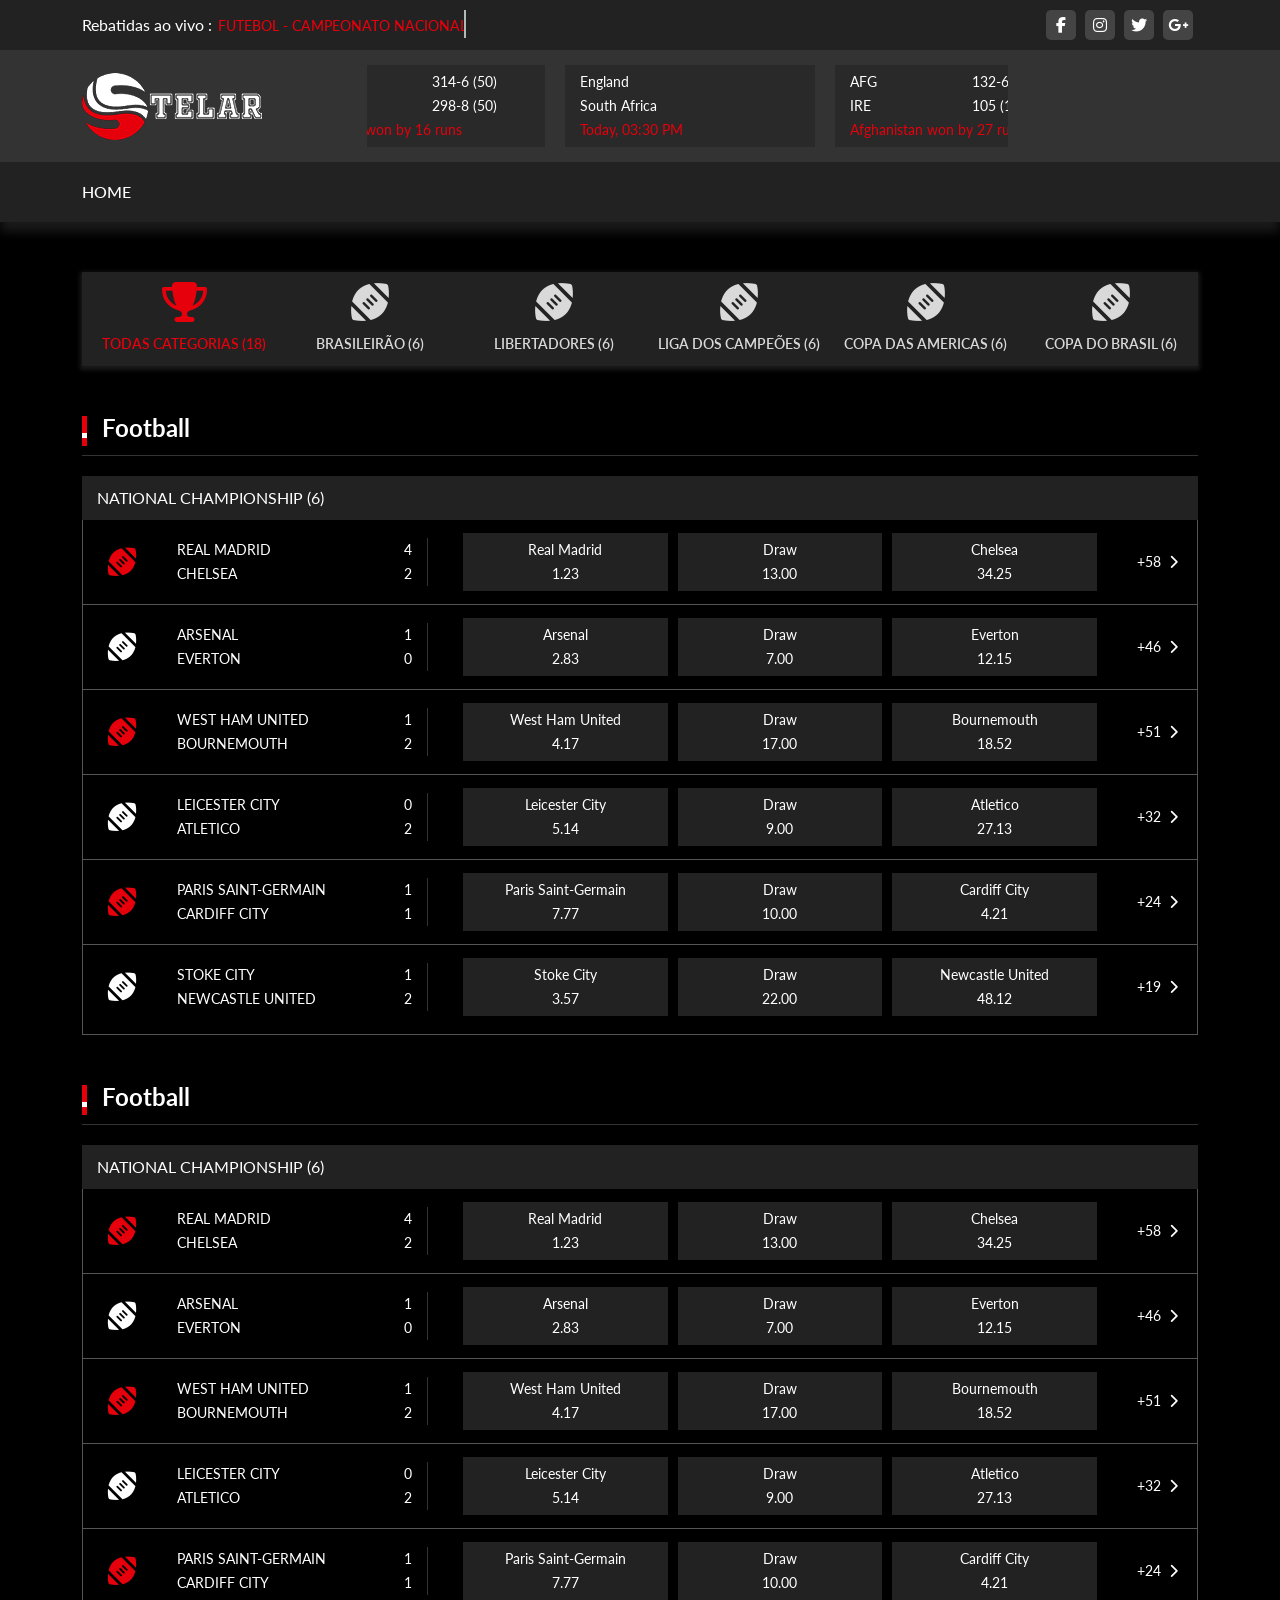
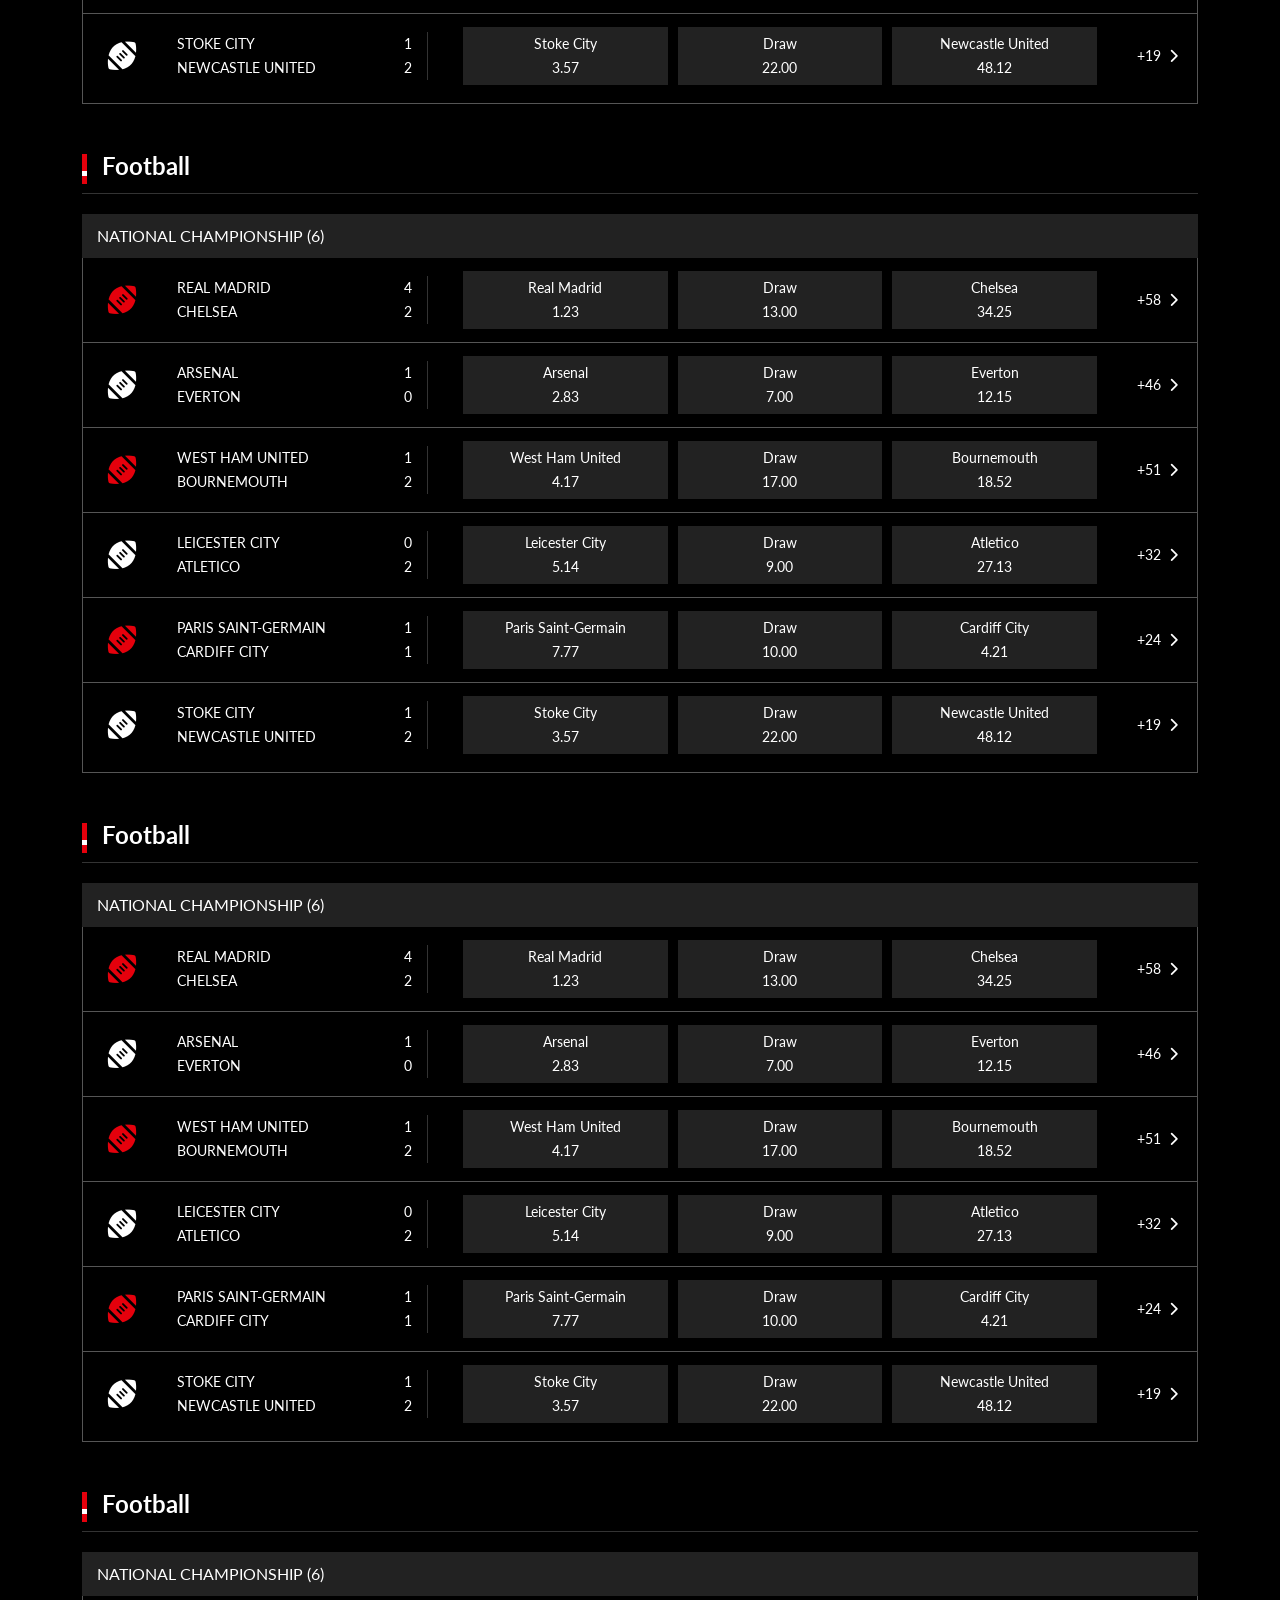
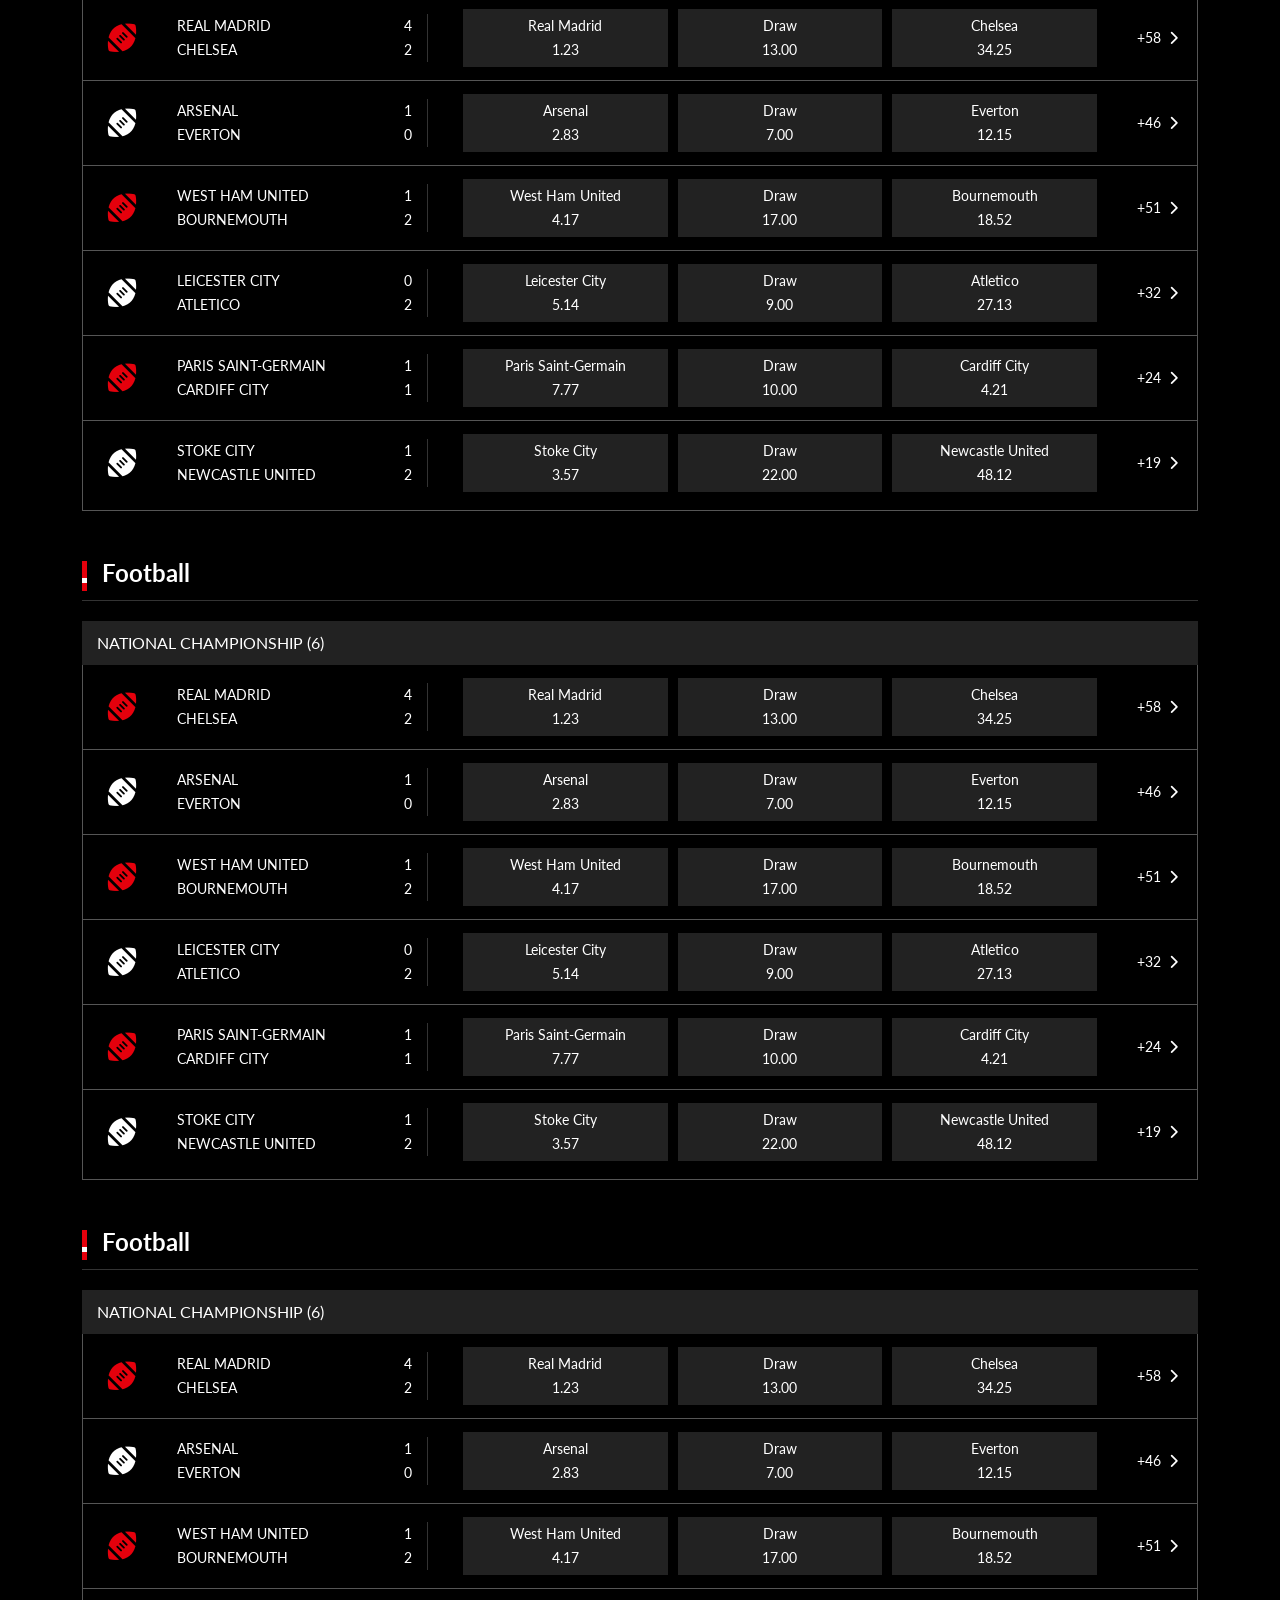
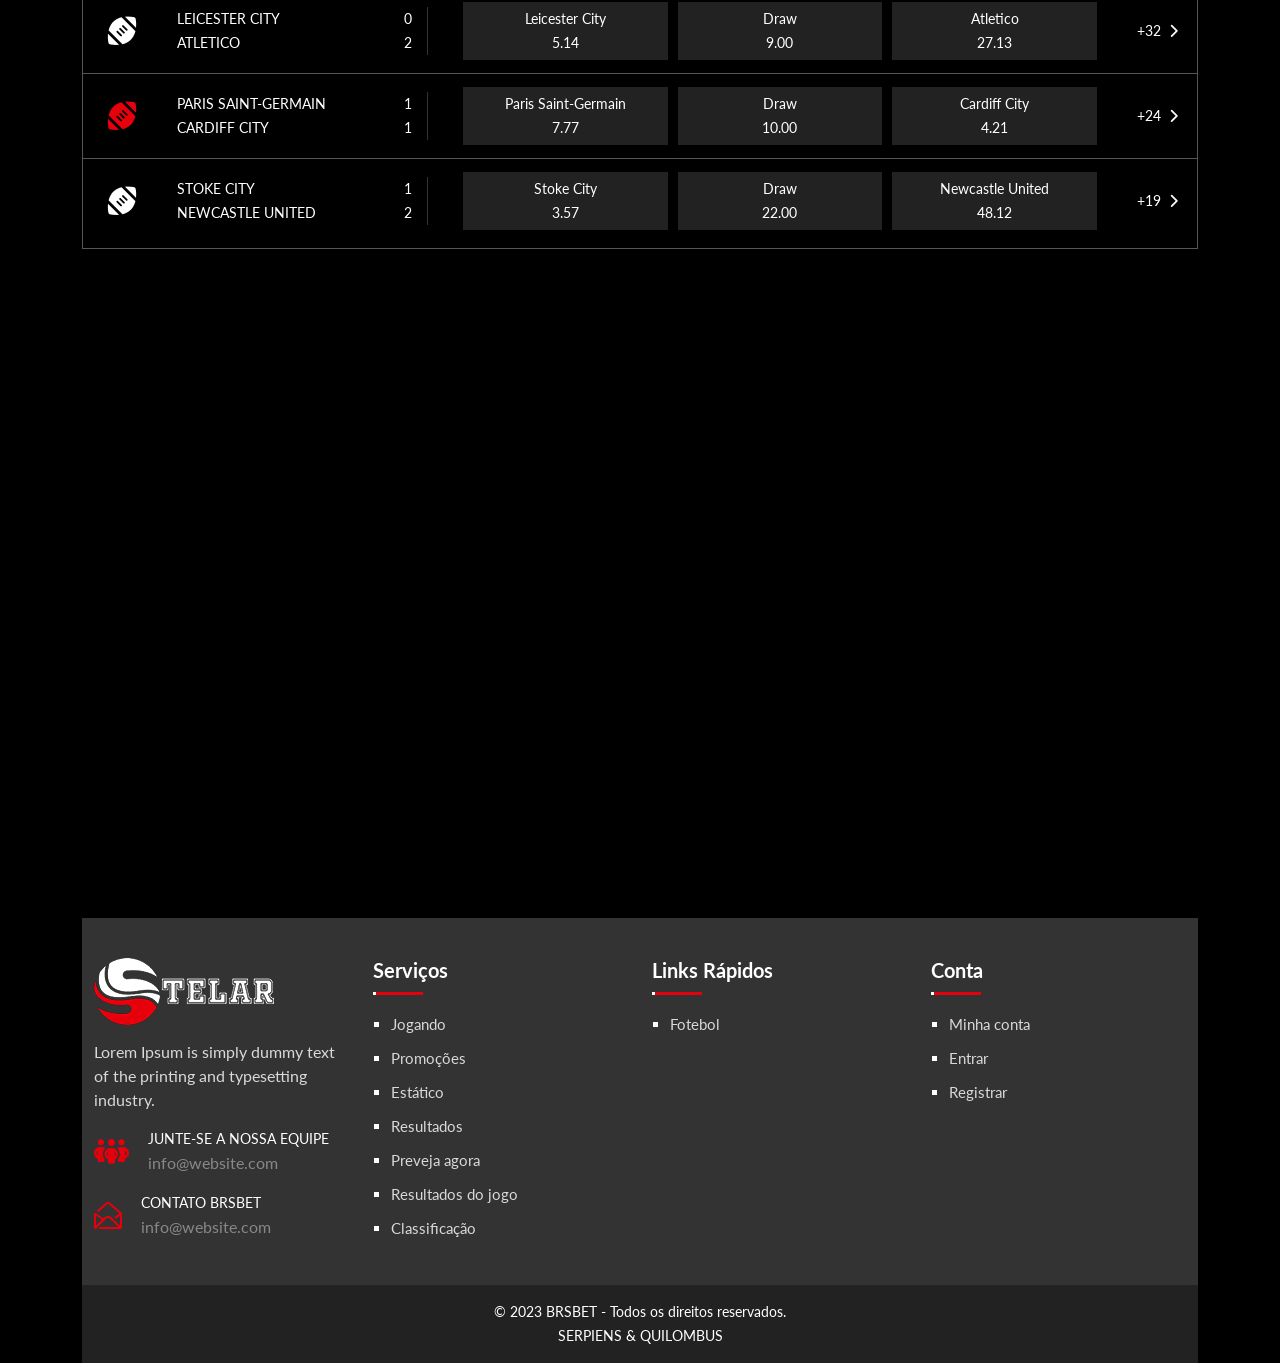
==== commit 0b66b621: "Update home.html" ====
--- a/home.html
+++ b/home.html
@@ -148,12 +148,6 @@
                 </div>
               </div>
             </div>
-            <div class="col-lg-2 phone_menu text-end">
-              <a class="link link-icon link-icon-left link-classic" href="login.html">
-                <i class="fa-solid fa-arrow-right-to-bracket"></i>
-                <span>Entrar</span>
-              </a>
-            </div>
           </div>
         </div>
       </div>
@@ -211,11 +205,47 @@
       <div class="container">
         <ul class="nav nav-pills mb-3" id="pills-tab" role="tablist">
           <li class="nav-item" role="presentation">
-            <button class="nav-link active" id="pills-sports-tab" data-bs-toggle="pill" data-bs-target="#pills-sports" type="button" role="tab" aria-controls="pills-sports" aria-selected="true">
+            <button class="nav-link active" id="pills-categories-tab" data-bs-toggle="pill" data-bs-target="#pills-categories" type="button" role="tab" aria-controls="pills-categories" aria-selected="true">
               <div class="score_list_img">
                 <i class="fa-solid fa-trophy"></i>
               </div>
-              <div class="score_list_title">ALL SPORTS <span class="score_list_count">(18)</span>
+              <div class="score_list_title">TODAS CATEGORIAS <span class="score_list_count">(18)</span>
+              </div>
+            </button>
+          </li>
+          <li class="nav-item" role="presentation">
+            <button class="nav-link" id="pills-brasileirao-tab" data-bs-toggle="pill" data-bs-target="#pills-brasileirao" type="button" role="tab" aria-controls="pills-brasileirao" aria-selected="false">
+              <div class="score_list_img">
+                <i class="fa-solid fa-football"></i>
+              </div>
+              <div class="score_list_title">BRASILEIRÃO <span class="score_list_count">(6)</span>
+              </div>
+            </button>
+          </li>
+          <li class="nav-item" role="presentation">
+            <button class="nav-link" id="pills-libertadores-tab" data-bs-toggle="pill" data-bs-target="#pills-libertadores" type="button" role="tab" aria-controls="pills-libertadores" aria-selected="false">
+              <div class="score_list_img">
+                <i class="fa-solid fa-football"></i>
+              </div>
+              <div class="score_list_title">LIBERTADORES <span class="score_list_count">(6)</span>
+              </div>
+            </button>
+          </li>
+          <li class="nav-item" role="presentation">
+            <button class="nav-link" id="pills-liga-dos-campeoes-tab" data-bs-toggle="pill" data-bs-target="#pills-liga-dos-campeoes" type="button" role="tab" aria-controls="pills-liga-dos-campeoes" aria-selected="false">
+              <div class="score_list_img">
+                <i class="fa-solid fa-football"></i>
+              </div>
+              <div class="score_list_title">LIGA DOS CAMPEÕES <span class="score_list_count">(6)</span>
+              </div>
+            </button>
+          </li>
+          <li class="nav-item" role="presentation">
+            <button class="nav-link" id="pills-copa-das-americas-tab" data-bs-toggle="pill" data-bs-target="#pills-copa-das-americas" type="button" role="tab" aria-controls="pills-copa-das-americas" aria-selected="false">
+              <div class="score_list_img">
+                <i class="fa-solid fa-football"></i>
+              </div>
+              <div class="score_list_title">COPA DAS AMERICAS <span class="score_list_count">(6)</span>
               </div>
             </button>
           </li>
@@ -224,52 +254,25 @@
               <div class="score_list_img">
                 <i class="fa-solid fa-football"></i>
               </div>
-              <div class="score_list_title">Football <span class="score_list_count">(6)</span>
+              <div class="score_list_title">COPA DO BRASIL <span class="score_list_count">(6)</span>
               </div>
             </button>
           </li>
           <li class="nav-item" role="presentation">
-            <button class="nav-link" id="pills-tennis-tab" data-bs-toggle="pill" data-bs-target="#pills-tennis" type="button" role="tab" aria-controls="pills-tennis" aria-selected="false">
+            <button class="nav-link" id="pills-football-tab" data-bs-toggle="pill" data-bs-target="#pills-football" type="button" role="tab" aria-controls="pills-football" aria-selected="false">
               <div class="score_list_img">
-                <i class="fa-solid fa-table-tennis-paddle-ball"></i>
-              </div>
-              <div class="score_list_title">Tennis <span class="score_list_count">(4)</span>
+                <i class="fa-solid fa-football"></i>
+              </div>
+              <div class="score_list_title">CARIOCÃO <span class="score_list_count">(6)</span>
               </div>
             </button>
           </li>
           <li class="nav-item" role="presentation">
-            <button class="nav-link" id="pills-basketball-tab" data-bs-toggle="pill" data-bs-target="#pills-basketball" type="button" role="tab" aria-controls="pills-basketball" aria-selected="false">
+            <button class="nav-link" id="pills-football-tab" data-bs-toggle="pill" data-bs-target="#pills-football" type="button" role="tab" aria-controls="pills-football" aria-selected="false">
               <div class="score_list_img">
-                <i class="fa-solid fa-basketball"></i>
-              </div>
-              <div class="score_list_title">basketball <span class="score_list_count">(1)</span>
-              </div>
-            </button>
-          </li>
-          <li class="nav-item" role="presentation">
-            <button class="nav-link" id="pills-volleyball-tab" data-bs-toggle="pill" data-bs-target="#pills-volleyball" type="button" role="tab" aria-controls="pills-volleyball" aria-selected="false">
-              <div class="score_list_img">
-                <i class="fa-solid fa-volleyball"></i>
-              </div>
-              <div class="score_list_title">volleyball <span class="score_list_count">(3)</span>
-              </div>
-            </button>
-          </li>
-          <li class="nav-item" role="presentation">
-            <button class="nav-link" id="pills-baseball-tab" data-bs-toggle="pill" data-bs-target="#pills-baseball" type="button" role="tab" aria-controls="pills-baseball" aria-selected="false">
-              <div class="score_list_img">
-                <i class="fa-solid fa-baseball"></i>
-              </div>
-              <div class="score_list_title">Baseball <span class="score_list_count">(2)</span>
-              </div>
-            </button>
-          </li>
-          <li class="nav-item" role="presentation">
-            <button class="nav-link" id="pills-cycling-tab" data-bs-toggle="pill" data-bs-target="#pills-cycling" type="button" role="tab" aria-controls="pills-cycling" aria-selected="false">
-              <div class="score_list_img">
-                <i class="fa-solid fa-bicycle"></i>
-              </div>
-              <div class="score_list_title">cycling <span class="score_list_count">(2)</span>
+                <i class="fa-solid fa-football"></i>
+              </div>
+              <div class="score_list_title">PAULISTÃO <span class="score_list_count">(6)</span>
               </div>
             </button>
           </li>
@@ -613,16 +616,17 @@
                   </div>
                 </div>
               </div>
-              <!-- tennis -->
-              <div class="col-lg-12 isotope-item" data-filter="tennis">
+            <div class="sport-table">
+              <!-- Football-->
+              <div class="col-lg-12 isotope-item" data-filter="sports">
                 <article class="heading-component">
                   <div class="heading-component-inner">
-                    <h2 class="heading-component-title product-title">tennis</h2>
+                    <h2 class="heading-component-title product-title">Football</h2>
                   </div>
                 </article>
                 <div class="sport-table-outer">
                   <div class="sport-table-header">
-                    <p>US INTERNATIONAL (4)</p>
+                    <p>National Championship (6)</p>
                   </div>
                   <div class="sport-row table-responsive">
                     <table class="table">
@@ -630,175 +634,269 @@
                         <tr class="sport-table-tr">
                           <td>
                             <div class="sport-table-icon">
-                              <i class="fa-solid fa-table-tennis-paddle-ball"></i>
-                            </div>
-                          </td>
-                          <td>
-                            <div class="sport-table-title">
-                              <div class="sport-table-title-item sport-table-title-item-left">
-                                <span class="sport-table-title-team">Harry Stewart</span>
-                                <span class="sport-table-title-team">Donald Crawford</span>
-                              </div>
-                              <div class="sport-table-title-item sport-table-title-item-right">
-                                <span class="sport-table-title-score">
-                                  <span>7</span>
+                              <i class="fa-solid fa-football"></i>
+                            </div>
+                          </td>
+                          <td>
+                            <div class="sport-table-title">
+                              <div class="sport-table-title-item sport-table-title-item-left">
+                                <span class="sport-table-title-team">Real Madrid</span>
+                                <span class="sport-table-title-team">Chelsea</span>
+                              </div>
+                              <div class="sport-table-title-item sport-table-title-item-right">
+                                <span class="sport-table-title-score">
+                                  <span>4</span>
+                                </span>
+                                <span class="sport-table-title-score">
+                                  <span>2</span>
+                                </span>
+                              </div>
+                            </div>
+                          </td>
+                          <td>
+                            <div class="sport-table-wager">
+                              <a class="sport-table-wager-button" data-bs-toggle="modal" data-bs-target="#sportModal" data-team-name="Real Madrid" data-confrontation="Real Madrid vs Chelsea" data-wager-count="1.23" data-score="4:2" data-betting="1X2 Live Betting">
+                                <span>Real Madrid</span>
+                                <span class="sport-table-wager-button-count">1.23</span>
+                              </a>
+                              <a class="sport-table-wager-button" data-bs-toggle="modal" data-bs-target="#sportModal" data-team-name="Draw" data-confrontation="Real Madrid vs. Chelsea" data-wager-count="13.00" data-score="4:2" data-betting="1X2 Live Betting">
+                                <span>Draw</span>
+                                <span class="sport-table-wager-button-count">13.00</span>
+                              </a>
+                              <a class="sport-table-wager-button" data-bs-toggle="modal" data-bs-target="#sportModal" data-team-name="Chelsea" data-confrontation="Real Madrid vs Chelsea" data-wager-count="34.25" data-score="4:2" data-betting="1X2 Live Betting">
+                                <span>Chelsea</span>
+                                <span class="sport-table-wager-button-count">34.25</span>
+                              </a>
+                            </div>
+                          </td>
+                          <td>
+                            <div class="sport-table-bonus">
+                              <span class="sport-table-bonus-count">+58</span>
+                              <span class="sport-table-bonus-icon fa-solid fa-chevron-right"></span>
+                            </div>
+                          </td>
+                        </tr>
+                        <tr class="sport-table-tr">
+                          <td>
+                            <div class="sport-table-icon">
+                              <i class="fa-solid fa-football"></i>
+                            </div>
+                          </td>
+                          <td>
+                            <div class="sport-table-title">
+                              <div class="sport-table-title-item sport-table-title-item-left">
+                                <span class="sport-table-title-team">Arsenal</span>
+                                <span class="sport-table-title-team">Everton</span>
+                              </div>
+                              <div class="sport-table-title-item sport-table-title-item-right">
+                                <span class="sport-table-title-score">
+                                  <span>1</span>
+                                </span>
+                                <span class="sport-table-title-score">
                                   <span>0</span>
+                                </span>
+                              </div>
+                            </div>
+                          </td>
+                          <td>
+                            <div class="sport-table-wager">
+                              <a class="sport-table-wager-button" data-bs-toggle="modal" data-bs-target="#sportModal" data-team-name="Arsenal" data-confrontation="Arsenal vs Everton" data-wager-count="2.83" data-score="1:0" data-betting="1X2 Live Betting">
+                                <span>Arsenal</span>
+                                <span class="sport-table-wager-button-count">2.83</span>
+                              </a>
+                              <a class="sport-table-wager-button" data-bs-toggle="modal" data-bs-target="#sportModal" data-team-name="Draw" data-confrontation="Arsenal vs. Everton" data-wager-count="7.00" data-score="1:0" data-betting="1X2 Live Betting">
+                                <span>Draw</span>
+                                <span class="sport-table-wager-button-count">7.00</span>
+                              </a>
+                              <a class="sport-table-wager-button" data-bs-toggle="modal" data-bs-target="#sportModal" data-team-name="Everton" data-confrontation="Arsenal vs Everton" data-wager-count="12.15" data-score="1:0" data-betting="1X2 Live Betting">
+                                <span>Everton</span>
+                                <span class="sport-table-wager-button-count">12.15</span>
+                              </a>
+                            </div>
+                          </td>
+                          <td>
+                            <div class="sport-table-bonus">
+                              <span class="sport-table-bonus-count">+46</span>
+                              <span class="sport-table-bonus-icon fa-solid fa-chevron-right"></span>
+                            </div>
+                          </td>
+                        </tr>
+                        <tr class="sport-table-tr">
+                          <td>
+                            <div class="sport-table-icon">
+                              <i class="fa-solid fa-football"></i>
+                            </div>
+                          </td>
+                          <td>
+                            <div class="sport-table-title">
+                              <div class="sport-table-title-item sport-table-title-item-left">
+                                <span class="sport-table-title-team">West Ham United</span>
+                                <span class="sport-table-title-team">Bournemouth</span>
+                              </div>
+                              <div class="sport-table-title-item sport-table-title-item-right">
+                                <span class="sport-table-title-score">
+                                  <span>1</span>
+                                </span>
+                                <span class="sport-table-title-score">
+                                  <span>2</span>
+                                </span>
+                              </div>
+                            </div>
+                          </td>
+                          <td>
+                            <div class="sport-table-wager">
+                              <a class="sport-table-wager-button" data-bs-toggle="modal" data-bs-target="#sportModal" data-team-name="West Ham United" data-confrontation="West Ham United vs Bournemouth" data-wager-count="4.17" data-score="1:2" data-betting="1X2 Live Betting">
+                                <span>West Ham United</span>
+                                <span class="sport-table-wager-button-count">4.17</span>
+                              </a>
+                              <a class="sport-table-wager-button" data-bs-toggle="modal" data-bs-target="#sportModal" data-team-name="Draw" data-confrontation="West Ham United vs. Bournemouth" data-wager-count="17.00" data-score="1:2" data-betting="1X2 Live Betting">
+                                <span>Draw</span>
+                                <span class="sport-table-wager-button-count">17.00</span>
+                              </a>
+                              <a class="sport-table-wager-button" data-bs-toggle="modal" data-bs-target="#sportModal" data-team-name="Bournemouth" data-confrontation="West Ham United vs Bournemouth" data-wager-count="18.52" data-score="1:2" data-betting="1X2 Live Betting">
+                                <span>Bournemouth</span>
+                                <span class="sport-table-wager-button-count">18.52</span>
+                              </a>
+                            </div>
+                          </td>
+                          <td>
+                            <div class="sport-table-bonus">
+                              <span class="sport-table-bonus-count">+51</span>
+                              <span class="sport-table-bonus-icon fa-solid fa-chevron-right"></span>
+                            </div>
+                          </td>
+                        </tr>
+                        <tr class="sport-table-tr">
+                          <td>
+                            <div class="sport-table-icon">
+                              <i class="fa-solid fa-football"></i>
+                            </div>
+                          </td>
+                          <td>
+                            <div class="sport-table-title">
+                              <div class="sport-table-title-item sport-table-title-item-left">
+                                <span class="sport-table-title-team">Leicester City</span>
+                                <span class="sport-table-title-team">Atletico</span>
+                              </div>
+                              <div class="sport-table-title-item sport-table-title-item-right">
+                                <span class="sport-table-title-score">
                                   <span>0</span>
                                 </span>
                                 <span class="sport-table-title-score">
-                                  <span>6</span>
-                                  <span>1</span>
-                                  <span>0</span>
-                                </span>
-                              </div>
-                            </div>
-                          </td>
-                          <td>
-                            <div class="sport-table-wager">
-                              <a class="sport-table-wager-button" data-bs-toggle="modal" data-bs-target="#sportModal" data-team-name="Harry Stewart" data-confrontation="Harry Stewart vs Donald Crawford" data-wager-count="13.5" data-score="7:6" data-betting="1X2 Live Betting">
-                                <span>Harry Stewart</span>
-                                <span class="sport-table-wager-button-count">13.5</span>
-                              </a>
-                              <a class="sport-table-wager-button" data-bs-toggle="modal" data-bs-target="#sportModal" data-team-name="Donald Crawford" data-confrontation="Harry Stewart vs Donald Crawford" data-wager-count="1.005" data-score="7:6" data-betting="1X2 Live Betting">
-                                <span>Donald Crawford</span>
-                                <span class="sport-table-wager-button-count">1.005</span>
-                              </a>
-                            </div>
-                          </td>
-                          <td>
-                            <div class="sport-table-bonus">
-                              <span class="sport-table-bonus-count">+25</span>
-                              <span class="sport-table-bonus-icon fa-solid fa-chevron-right"></span>
-                            </div>
-                          </td>
-                        </tr>
-                        <tr class="sport-table-tr">
-                          <td>
-                            <div class="sport-table-icon">
-                              <i class="fa-solid fa-table-tennis-paddle-ball"></i>
-                            </div>
-                          </td>
-                          <td>
-                            <div class="sport-table-title">
-                              <div class="sport-table-title-item sport-table-title-item-left">
-                                <span class="sport-table-title-team">Peter Wells</span>
-                                <span class="sport-table-title-team">Tyrone Norman</span>
-                              </div>
-                              <div class="sport-table-title-item sport-table-title-item-right">
-                                <span class="sport-table-title-score">
-                                  <span>5</span>
-                                  <span>0</span>
-                                </span>
-                                <span class="sport-table-title-score">
-                                  <span>4</span>
-                                  <span>0</span>
-                                </span>
-                              </div>
-                            </div>
-                          </td>
-                          <td>
-                            <div class="sport-table-wager">
-                              <a class="sport-table-wager-button" data-bs-toggle="modal" data-bs-target="#sportModal" data-team-name="Peter Wells" data-confrontation="Peter Wells vs Tyrone Norman" data-wager-count="2.10" data-score="5:4" data-betting="1X2 Live Betting">
-                                <span>Peter Wells</span>
-                                <span class="sport-table-wager-button-count">2.10</span>
-                              </a>
-                              <a class="sport-table-wager-button" data-bs-toggle="modal" data-bs-target="#sportModal" data-team-name="Tyrone Norman" data-confrontation="Peter Wells vs Tyrone Norman" data-wager-count="1.68" data-score="5:4" data-betting="1X2 Live Betting">
-                                <span>Tyrone Norman</span>
-                                <span class="sport-table-wager-button-count">1.68</span>
-                              </a>
-                            </div>
-                          </td>
-                          <td>
-                            <div class="sport-table-bonus">
-                              <span class="sport-table-bonus-count">+46</span>
-                              <span class="sport-table-bonus-icon fa-solid fa-chevron-right"></span>
-                            </div>
-                          </td>
-                        </tr>
-                        <tr class="sport-table-tr">
-                          <td>
-                            <div class="sport-table-icon">
-                              <i class="fa-solid fa-table-tennis-paddle-ball"></i>
-                            </div>
-                          </td>
-                          <td>
-                            <div class="sport-table-title">
-                              <div class="sport-table-title-item sport-table-title-item-left">
-                                <span class="sport-table-title-team">Emily Sanders</span>
-                                <span class="sport-table-title-team">Mary Clarke</span>
-                              </div>
-                              <div class="sport-table-title-item sport-table-title-item-right">
-                                <span class="sport-table-title-score">
-                                  <span>5</span>
-                                  <span>3</span>
-                                  <span>0</span>
-                                </span>
-                                <span class="sport-table-title-score">
-                                  <span>7</span>
-                                  <span>4</span>
-                                  <span>0</span>
-                                </span>
-                              </div>
-                            </div>
-                          </td>
-                          <td>
-                            <div class="sport-table-wager">
-                              <a class="sport-table-wager-button" data-bs-toggle="modal" data-bs-target="#sportModal" data-team-name="Emily Sanders" data-confrontation="Emily Sanders vs Mary Clarke" data-wager-count="1.25" data-score="5:7" data-betting="1X2 Live Betting">
-                                <span>Emily Sanders</span>
-                                <span class="sport-table-wager-button-count">1.25</span>
-                              </a>
-                              <a class="sport-table-wager-button" data-bs-toggle="modal" data-bs-target="#sportModal" data-team-name="Mary Clarke" data-confrontation="Emily Sanders vs Mary Clarke" data-wager-count="3.75" data-score="5:7" data-betting="1X2 Live Betting">
-                                <span>Mary Clarke</span>
-                                <span class="sport-table-wager-button-count">3.75</span>
-                              </a>
-                            </div>
-                          </td>
-                          <td>
-                            <div class="sport-table-bonus">
-                              <span class="sport-table-bonus-count">+51</span>
-                              <span class="sport-table-bonus-icon fa-solid fa-chevron-right"></span>
-                            </div>
-                          </td>
-                        </tr>
-                        <tr class="sport-table-tr">
-                          <td>
-                            <div class="sport-table-icon">
-                              <i class="fa-solid fa-table-tennis-paddle-ball"></i>
-                            </div>
-                          </td>
-                          <td>
-                            <div class="sport-table-title">
-                              <div class="sport-table-title-item sport-table-title-item-left">
-                                <span class="sport-table-title-team">Gavin Simpson</span>
-                                <span class="sport-table-title-team">Simon Warner</span>
-                              </div>
-                              <div class="sport-table-title-item sport-table-title-item-right">
-                                <span class="sport-table-title-score">
-                                  <span>4</span>
-                                  <span>0</span>
-                                </span>
-                                <span class="sport-table-title-score">
-                                  <span>4</span>
-                                  <span>2</span>
-                                </span>
-                              </div>
-                            </div>
-                          </td>
-                          <td>
-                            <div class="sport-table-wager">
-                              <a class="sport-table-wager-button" data-bs-toggle="modal" data-bs-target="#sportModal" data-team-name="Gavin Simpson" data-confrontation="Gavin Simpson vs Simon Warner" data-wager-count="3.37" data-score="4:4" data-betting="1X2 Live Betting">
-                                <span>Gavin Simpson</span>
-                                <span class="sport-table-wager-button-count">3.37</span>
-                              </a>
-                              <a class="sport-table-wager-button" data-bs-toggle="modal" data-bs-target="#sportModal" data-team-name="Simon Warner" data-confrontation="Gavin Simpson vs Simon Warner" data-wager-count="8.15" data-score="4:4" data-betting="1X2 Live Betting">
-                                <span>Simon Warner</span>
-                                <span class="sport-table-wager-button-count">8.15</span>
+                                  <span>2</span>
+                                </span>
+                              </div>
+                            </div>
+                          </td>
+                          <td>
+                            <div class="sport-table-wager">
+                              <a class="sport-table-wager-button" data-bs-toggle="modal" data-bs-target="#sportModal" data-team-name="Leicester City" data-confrontation="Leicester City vs Atletico" data-wager-count="5.14" data-score="0:2" data-betting="1X2 Live Betting">
+                                <span>Leicester City</span>
+                                <span class="sport-table-wager-button-count">5.14</span>
+                              </a>
+                              <a class="sport-table-wager-button" data-bs-toggle="modal" data-bs-target="#sportModal" data-team-name="Draw" data-confrontation="Leicester City vs. Atletico" data-wager-count="9.00" data-score="0:2" data-betting="1X2 Live Betting">
+                                <span>Draw</span>
+                                <span class="sport-table-wager-button-count">9.00</span>
+                              </a>
+                              <a class="sport-table-wager-button" data-bs-toggle="modal" data-bs-target="#sportModal" data-team-name="Atletico" data-confrontation="Leicester City vs Atletico" data-wager-count="27.13" data-score="0:2" data-betting="1X2 Live Betting">
+                                <span>Atletico</span>
+                                <span class="sport-table-wager-button-count">27.13</span>
                               </a>
                             </div>
                           </td>
                           <td>
                             <div class="sport-table-bonus">
                               <span class="sport-table-bonus-count">+32</span>
+                              <span class="sport-table-bonus-icon fa-solid fa-chevron-right"></span>
+                            </div>
+                          </td>
+                        </tr>
+                        <tr class="sport-table-tr">
+                          <td>
+                            <div class="sport-table-icon">
+                              <i class="fa-solid fa-football"></i>
+                            </div>
+                          </td>
+                          <td>
+                            <div class="sport-table-title">
+                              <div class="sport-table-title-item sport-table-title-item-left">
+                                <span class="sport-table-title-team">Paris Saint-Germain</span>
+                                <span class="sport-table-title-team">Cardiff City</span>
+                              </div>
+                              <div class="sport-table-title-item sport-table-title-item-right">
+                                <span class="sport-table-title-score">
+                                  <span>1</span>
+                                </span>
+                                <span class="sport-table-title-score">
+                                  <span>1</span>
+                                </span>
+                              </div>
+                            </div>
+                          </td>
+                          <td>
+                            <div class="sport-table-wager">
+                              <a class="sport-table-wager-button" data-bs-toggle="modal" data-bs-target="#sportModal" data-team-name="Paris Saint-Germain" data-confrontation="Paris Saint-Germain vs Cardiff City" data-wager-count="7.77" data-score="1:1" data-betting="1X2 Live Betting">
+                                <span>Paris Saint-Germain</span>
+                                <span class="sport-table-wager-button-count">7.77</span>
+                              </a>
+                              <a class="sport-table-wager-button" data-bs-toggle="modal" data-bs-target="#sportModal" data-team-name="Draw" data-confrontation="Paris Saint-Germain vs. Cardiff City" data-wager-count="10.00" data-score="1:1" data-betting="1X2 Live Betting">
+                                <span>Draw</span>
+                                <span class="sport-table-wager-button-count">10.00</span>
+                              </a>
+                              <a class="sport-table-wager-button" data-bs-toggle="modal" data-bs-target="#sportModal" data-team-name="Cardiff City" data-confrontation="Paris Saint-Germain vs Cardiff City" data-wager-count="4.21" data-score="1:1" data-betting="1X2 Live Betting">
+                                <span>Cardiff City</span>
+                                <span class="sport-table-wager-button-count">4.21</span>
+                              </a>
+                            </div>
+                          </td>
+                          <td>
+                            <div class="sport-table-bonus">
+                              <span class="sport-table-bonus-count">+24</span>
+                              <span class="sport-table-bonus-icon fa-solid fa-chevron-right"></span>
+                            </div>
+                          </td>
+                        </tr>
+                        <tr class="sport-table-tr">
+                          <td>
+                            <div class="sport-table-icon">
+                              <i class="fa-solid fa-football"></i>
+                            </div>
+                          </td>
+                          <td>
+                            <div class="sport-table-title">
+                              <div class="sport-table-title-item sport-table-title-item-left">
+                                <span class="sport-table-title-team">Stoke City</span>
+                                <span class="sport-table-title-team">Newcastle United</span>
+                              </div>
+                              <div class="sport-table-title-item sport-table-title-item-right">
+                                <span class="sport-table-title-score">
+                                  <span>1</span>
+                                </span>
+                                <span class="sport-table-title-score">
+                                  <span>2</span>
+                                </span>
+                              </div>
+                            </div>
+                          </td>
+                          <td>
+                            <div class="sport-table-wager">
+                              <a class="sport-table-wager-button" data-bs-toggle="modal" data-bs-target="#sportModal" data-team-name="Stoke City" data-confrontation="Stoke City vs Newcastle United" data-wager-count="3.57" data-score="1:2" data-betting="1X2 Live Betting">
+                                <span>Stoke City</span>
+                                <span class="sport-table-wager-button-count">3.57</span>
+                              </a>
+                              <a class="sport-table-wager-button" data-bs-toggle="modal" data-bs-target="#sportModal" data-team-name="Draw" data-confrontation="Stoke City vs. Newcastle United" data-wager-count="22.00" data-score="1:2" data-betting="1X2 Live Betting">
+                                <span>Draw</span>
+                                <span class="sport-table-wager-button-count">22.00</span>
+                              </a>
+                              <a class="sport-table-wager-button" data-bs-toggle="modal" data-bs-target="#sportModal" data-team-name="Newcastle United" data-confrontation="Stoke City vs Newcastle United" data-wager-count="48.12" data-score="1:2" data-betting="1X2 Live Betting">
+                                <span>Newcastle United</span>
+                                <span class="sport-table-wager-button-count">48.12</span>
+                              </a>
+                            </div>
+                          </td>
+                          <td>
+                            <div class="sport-table-bonus">
+                              <span class="sport-table-bonus-count">+19</span>
                               <span class="sport-table-bonus-icon fa-solid fa-chevron-right"></span>
                             </div>
                           </td>
@@ -808,16 +906,17 @@
                   </div>
                 </div>
               </div>
-              <!-- basketball-->
-              <div class="col-lg-12 isotope-item" data-filter="basketball">
+            <div class="sport-table">
+              <!-- Football-->
+              <div class="col-lg-12 isotope-item" data-filter="sports">
                 <article class="heading-component">
                   <div class="heading-component-inner">
-                    <h2 class="heading-component-title product-title">basketball</h2>
+                    <h2 class="heading-component-title product-title">Football</h2>
                   </div>
                 </article>
                 <div class="sport-table-outer">
                   <div class="sport-table-header">
-                    <p>NBA FINALS (1)</p>
+                    <p>National Championship (6)</p>
                   </div>
                   <div class="sport-row table-responsive">
                     <table class="table">
@@ -825,40 +924,269 @@
                         <tr class="sport-table-tr">
                           <td>
                             <div class="sport-table-icon">
-                              <i class="fa-solid fa-basketball"></i>
-                            </div>
-                          </td>
-                          <td>
-                            <div class="sport-table-title">
-                              <div class="sport-table-title-item sport-table-title-item-left">
-                                <span class="sport-table-title-team">New York Knicks</span>
-                                <span class="sport-table-title-team">Houston Rockets</span>
-                              </div>
-                              <div class="sport-table-title-item sport-table-title-item-right">
-                                <span class="sport-table-title-score">
-                                  <span>53</span>
-                                </span>
-                                <span class="sport-table-title-score">
-                                  <span>66</span>
-                                </span>
-                              </div>
-                            </div>
-                          </td>
-                          <td>
-                            <div class="sport-table-wager">
-                              <a class="sport-table-wager-button" data-bs-toggle="modal" data-bs-target="#sportModal" data-team-name="New York Knicks" data-confrontation="New York Knicks vs Houston Rockets" data-wager-count="2.05" data-score="53:66" data-betting="1X2 Live Betting">
-                                <span>New York Knicks</span>
-                                <span class="sport-table-wager-button-count">2.05</span>
-                              </a>
-                              <a class="sport-table-wager-button" data-bs-toggle="modal" data-bs-target="#sportModal" data-team-name="Houston Rockets" data-confrontation="New York Knicks vs Houston Rockets" data-wager-count="1.005" data-score="53:66" data-betting="1X2 Live Betting">
-                                <span>Houston Rockets</span>
-                                <span class="sport-table-wager-button-count">1.005</span>
-                              </a>
-                            </div>
-                          </td>
-                          <td>
-                            <div class="sport-table-bonus">
-                              <span class="sport-table-bonus-count">+38</span>
+                              <i class="fa-solid fa-football"></i>
+                            </div>
+                          </td>
+                          <td>
+                            <div class="sport-table-title">
+                              <div class="sport-table-title-item sport-table-title-item-left">
+                                <span class="sport-table-title-team">Real Madrid</span>
+                                <span class="sport-table-title-team">Chelsea</span>
+                              </div>
+                              <div class="sport-table-title-item sport-table-title-item-right">
+                                <span class="sport-table-title-score">
+                                  <span>4</span>
+                                </span>
+                                <span class="sport-table-title-score">
+                                  <span>2</span>
+                                </span>
+                              </div>
+                            </div>
+                          </td>
+                          <td>
+                            <div class="sport-table-wager">
+                              <a class="sport-table-wager-button" data-bs-toggle="modal" data-bs-target="#sportModal" data-team-name="Real Madrid" data-confrontation="Real Madrid vs Chelsea" data-wager-count="1.23" data-score="4:2" data-betting="1X2 Live Betting">
+                                <span>Real Madrid</span>
+                                <span class="sport-table-wager-button-count">1.23</span>
+                              </a>
+                              <a class="sport-table-wager-button" data-bs-toggle="modal" data-bs-target="#sportModal" data-team-name="Draw" data-confrontation="Real Madrid vs. Chelsea" data-wager-count="13.00" data-score="4:2" data-betting="1X2 Live Betting">
+                                <span>Draw</span>
+                                <span class="sport-table-wager-button-count">13.00</span>
+                              </a>
+                              <a class="sport-table-wager-button" data-bs-toggle="modal" data-bs-target="#sportModal" data-team-name="Chelsea" data-confrontation="Real Madrid vs Chelsea" data-wager-count="34.25" data-score="4:2" data-betting="1X2 Live Betting">
+                                <span>Chelsea</span>
+                                <span class="sport-table-wager-button-count">34.25</span>
+                              </a>
+                            </div>
+                          </td>
+                          <td>
+                            <div class="sport-table-bonus">
+                              <span class="sport-table-bonus-count">+58</span>
+                              <span class="sport-table-bonus-icon fa-solid fa-chevron-right"></span>
+                            </div>
+                          </td>
+                        </tr>
+                        <tr class="sport-table-tr">
+                          <td>
+                            <div class="sport-table-icon">
+                              <i class="fa-solid fa-football"></i>
+                            </div>
+                          </td>
+                          <td>
+                            <div class="sport-table-title">
+                              <div class="sport-table-title-item sport-table-title-item-left">
+                                <span class="sport-table-title-team">Arsenal</span>
+                                <span class="sport-table-title-team">Everton</span>
+                              </div>
+                              <div class="sport-table-title-item sport-table-title-item-right">
+                                <span class="sport-table-title-score">
+                                  <span>1</span>
+                                </span>
+                                <span class="sport-table-title-score">
+                                  <span>0</span>
+                                </span>
+                              </div>
+                            </div>
+                          </td>
+                          <td>
+                            <div class="sport-table-wager">
+                              <a class="sport-table-wager-button" data-bs-toggle="modal" data-bs-target="#sportModal" data-team-name="Arsenal" data-confrontation="Arsenal vs Everton" data-wager-count="2.83" data-score="1:0" data-betting="1X2 Live Betting">
+                                <span>Arsenal</span>
+                                <span class="sport-table-wager-button-count">2.83</span>
+                              </a>
+                              <a class="sport-table-wager-button" data-bs-toggle="modal" data-bs-target="#sportModal" data-team-name="Draw" data-confrontation="Arsenal vs. Everton" data-wager-count="7.00" data-score="1:0" data-betting="1X2 Live Betting">
+                                <span>Draw</span>
+                                <span class="sport-table-wager-button-count">7.00</span>
+                              </a>
+                              <a class="sport-table-wager-button" data-bs-toggle="modal" data-bs-target="#sportModal" data-team-name="Everton" data-confrontation="Arsenal vs Everton" data-wager-count="12.15" data-score="1:0" data-betting="1X2 Live Betting">
+                                <span>Everton</span>
+                                <span class="sport-table-wager-button-count">12.15</span>
+                              </a>
+                            </div>
+                          </td>
+                          <td>
+                            <div class="sport-table-bonus">
+                              <span class="sport-table-bonus-count">+46</span>
+                              <span class="sport-table-bonus-icon fa-solid fa-chevron-right"></span>
+                            </div>
+                          </td>
+                        </tr>
+                        <tr class="sport-table-tr">
+                          <td>
+                            <div class="sport-table-icon">
+                              <i class="fa-solid fa-football"></i>
+                            </div>
+                          </td>
+                          <td>
+                            <div class="sport-table-title">
+                              <div class="sport-table-title-item sport-table-title-item-left">
+                                <span class="sport-table-title-team">West Ham United</span>
+                                <span class="sport-table-title-team">Bournemouth</span>
+                              </div>
+                              <div class="sport-table-title-item sport-table-title-item-right">
+                                <span class="sport-table-title-score">
+                                  <span>1</span>
+                                </span>
+                                <span class="sport-table-title-score">
+                                  <span>2</span>
+                                </span>
+                              </div>
+                            </div>
+                          </td>
+                          <td>
+                            <div class="sport-table-wager">
+                              <a class="sport-table-wager-button" data-bs-toggle="modal" data-bs-target="#sportModal" data-team-name="West Ham United" data-confrontation="West Ham United vs Bournemouth" data-wager-count="4.17" data-score="1:2" data-betting="1X2 Live Betting">
+                                <span>West Ham United</span>
+                                <span class="sport-table-wager-button-count">4.17</span>
+                              </a>
+                              <a class="sport-table-wager-button" data-bs-toggle="modal" data-bs-target="#sportModal" data-team-name="Draw" data-confrontation="West Ham United vs. Bournemouth" data-wager-count="17.00" data-score="1:2" data-betting="1X2 Live Betting">
+                                <span>Draw</span>
+                                <span class="sport-table-wager-button-count">17.00</span>
+                              </a>
+                              <a class="sport-table-wager-button" data-bs-toggle="modal" data-bs-target="#sportModal" data-team-name="Bournemouth" data-confrontation="West Ham United vs Bournemouth" data-wager-count="18.52" data-score="1:2" data-betting="1X2 Live Betting">
+                                <span>Bournemouth</span>
+                                <span class="sport-table-wager-button-count">18.52</span>
+                              </a>
+                            </div>
+                          </td>
+                          <td>
+                            <div class="sport-table-bonus">
+                              <span class="sport-table-bonus-count">+51</span>
+                              <span class="sport-table-bonus-icon fa-solid fa-chevron-right"></span>
+                            </div>
+                          </td>
+                        </tr>
+                        <tr class="sport-table-tr">
+                          <td>
+                            <div class="sport-table-icon">
+                              <i class="fa-solid fa-football"></i>
+                            </div>
+                          </td>
+                          <td>
+                            <div class="sport-table-title">
+                              <div class="sport-table-title-item sport-table-title-item-left">
+                                <span class="sport-table-title-team">Leicester City</span>
+                                <span class="sport-table-title-team">Atletico</span>
+                              </div>
+                              <div class="sport-table-title-item sport-table-title-item-right">
+                                <span class="sport-table-title-score">
+                                  <span>0</span>
+                                </span>
+                                <span class="sport-table-title-score">
+                                  <span>2</span>
+                                </span>
+                              </div>
+                            </div>
+                          </td>
+                          <td>
+                            <div class="sport-table-wager">
+                              <a class="sport-table-wager-button" data-bs-toggle="modal" data-bs-target="#sportModal" data-team-name="Leicester City" data-confrontation="Leicester City vs Atletico" data-wager-count="5.14" data-score="0:2" data-betting="1X2 Live Betting">
+                                <span>Leicester City</span>
+                                <span class="sport-table-wager-button-count">5.14</span>
+                              </a>
+                              <a class="sport-table-wager-button" data-bs-toggle="modal" data-bs-target="#sportModal" data-team-name="Draw" data-confrontation="Leicester City vs. Atletico" data-wager-count="9.00" data-score="0:2" data-betting="1X2 Live Betting">
+                                <span>Draw</span>
+                                <span class="sport-table-wager-button-count">9.00</span>
+                              </a>
+                              <a class="sport-table-wager-button" data-bs-toggle="modal" data-bs-target="#sportModal" data-team-name="Atletico" data-confrontation="Leicester City vs Atletico" data-wager-count="27.13" data-score="0:2" data-betting="1X2 Live Betting">
+                                <span>Atletico</span>
+                                <span class="sport-table-wager-button-count">27.13</span>
+                              </a>
+                            </div>
+                          </td>
+                          <td>
+                            <div class="sport-table-bonus">
+                              <span class="sport-table-bonus-count">+32</span>
+                              <span class="sport-table-bonus-icon fa-solid fa-chevron-right"></span>
+                            </div>
+                          </td>
+                        </tr>
+                        <tr class="sport-table-tr">
+                          <td>
+                            <div class="sport-table-icon">
+                              <i class="fa-solid fa-football"></i>
+                            </div>
+                          </td>
+                          <td>
+                            <div class="sport-table-title">
+                              <div class="sport-table-title-item sport-table-title-item-left">
+                                <span class="sport-table-title-team">Paris Saint-Germain</span>
+                                <span class="sport-table-title-team">Cardiff City</span>
+                              </div>
+                              <div class="sport-table-title-item sport-table-title-item-right">
+                                <span class="sport-table-title-score">
+                                  <span>1</span>
+                                </span>
+                                <span class="sport-table-title-score">
+                                  <span>1</span>
+                                </span>
+                              </div>
+                            </div>
+                          </td>
+                          <td>
+                            <div class="sport-table-wager">
+                              <a class="sport-table-wager-button" data-bs-toggle="modal" data-bs-target="#sportModal" data-team-name="Paris Saint-Germain" data-confrontation="Paris Saint-Germain vs Cardiff City" data-wager-count="7.77" data-score="1:1" data-betting="1X2 Live Betting">
+                                <span>Paris Saint-Germain</span>
+                                <span class="sport-table-wager-button-count">7.77</span>
+                              </a>
+                              <a class="sport-table-wager-button" data-bs-toggle="modal" data-bs-target="#sportModal" data-team-name="Draw" data-confrontation="Paris Saint-Germain vs. Cardiff City" data-wager-count="10.00" data-score="1:1" data-betting="1X2 Live Betting">
+                                <span>Draw</span>
+                                <span class="sport-table-wager-button-count">10.00</span>
+                              </a>
+                              <a class="sport-table-wager-button" data-bs-toggle="modal" data-bs-target="#sportModal" data-team-name="Cardiff City" data-confrontation="Paris Saint-Germain vs Cardiff City" data-wager-count="4.21" data-score="1:1" data-betting="1X2 Live Betting">
+                                <span>Cardiff City</span>
+                                <span class="sport-table-wager-button-count">4.21</span>
+                              </a>
+                            </div>
+                          </td>
+                          <td>
+                            <div class="sport-table-bonus">
+                              <span class="sport-table-bonus-count">+24</span>
+                              <span class="sport-table-bonus-icon fa-solid fa-chevron-right"></span>
+                            </div>
+                          </td>
+                        </tr>
+                        <tr class="sport-table-tr">
+                          <td>
+                            <div class="sport-table-icon">
+                              <i class="fa-solid fa-football"></i>
+                            </div>
+                          </td>
+                          <td>
+                            <div class="sport-table-title">
+                              <div class="sport-table-title-item sport-table-title-item-left">
+                                <span class="sport-table-title-team">Stoke City</span>
+                                <span class="sport-table-title-team">Newcastle United</span>
+                              </div>
+                              <div class="sport-table-title-item sport-table-title-item-right">
+                                <span class="sport-table-title-score">
+                                  <span>1</span>
+                                </span>
+                                <span class="sport-table-title-score">
+                                  <span>2</span>
+                                </span>
+                              </div>
+                            </div>
+                          </td>
+                          <td>
+                            <div class="sport-table-wager">
+                              <a class="sport-table-wager-button" data-bs-toggle="modal" data-bs-target="#sportModal" data-team-name="Stoke City" data-confrontation="Stoke City vs Newcastle United" data-wager-count="3.57" data-score="1:2" data-betting="1X2 Live Betting">
+                                <span>Stoke City</span>
+                                <span class="sport-table-wager-button-count">3.57</span>
+                              </a>
+                              <a class="sport-table-wager-button" data-bs-toggle="modal" data-bs-target="#sportModal" data-team-name="Draw" data-confrontation="Stoke City vs. Newcastle United" data-wager-count="22.00" data-score="1:2" data-betting="1X2 Live Betting">
+                                <span>Draw</span>
+                                <span class="sport-table-wager-button-count">22.00</span>
+                              </a>
+                              <a class="sport-table-wager-button" data-bs-toggle="modal" data-bs-target="#sportModal" data-team-name="Newcastle United" data-confrontation="Stoke City vs Newcastle United" data-wager-count="48.12" data-score="1:2" data-betting="1X2 Live Betting">
+                                <span>Newcastle United</span>
+                                <span class="sport-table-wager-button-count">48.12</span>
+                              </a>
+                            </div>
+                          </td>
+                          <td>
+                            <div class="sport-table-bonus">
+                              <span class="sport-table-bonus-count">+19</span>
                               <span class="sport-table-bonus-icon fa-solid fa-chevron-right"></span>
                             </div>
                           </td>
@@ -868,16 +1196,17 @@
                   </div>
                 </div>
               </div>
-              <!-- volleyball-->
-              <div class="col-lg-12 isotope-item" data-filter="volleyball">
+            <div class="sport-table">
+              <!-- Football-->
+              <div class="col-lg-12 isotope-item" data-filter="sports">
                 <article class="heading-component">
                   <div class="heading-component-inner">
-                    <h2 class="heading-component-title product-title">volleyball</h2>
+                    <h2 class="heading-component-title product-title">Football</h2>
                   </div>
                 </article>
                 <div class="sport-table-outer">
                   <div class="sport-table-header">
-                    <p>MEN’S WORLD CHAMPIONSHIP (3)</p>
+                    <p>National Championship (6)</p>
                   </div>
                   <div class="sport-row table-responsive">
                     <table class="table">
@@ -885,34 +1214,38 @@
                         <tr class="sport-table-tr">
                           <td>
                             <div class="sport-table-icon">
-                              <i class="fa-solid fa-volleyball"></i>
-                            </div>
-                          </td>
-                          <td>
-                            <div class="sport-table-title">
-                              <div class="sport-table-title-item sport-table-title-item-left">
-                                <span class="sport-table-title-team">Estonia</span>
-                                <span class="sport-table-title-team">Slovakia</span>
-                              </div>
-                              <div class="sport-table-title-item sport-table-title-item-right">
-                                <span class="sport-table-title-score">
-                                  <span>18</span>
-                                </span>
-                                <span class="sport-table-title-score">
-                                  <span>14</span>
-                                </span>
-                              </div>
-                            </div>
-                          </td>
-                          <td>
-                            <div class="sport-table-wager">
-                              <a class="sport-table-wager-button" data-bs-toggle="modal" data-bs-target="#sportModal" data-team-name="Estonia" data-confrontation="Estonia vs Slovakia" data-wager-count="1.12" data-score="18:14" data-betting="1X2 Live Betting">
-                                <span>Estonia</span>
-                                <span class="sport-table-wager-button-count">1.12</span>
-                              </a>
-                              <a class="sport-table-wager-button" data-bs-toggle="modal" data-bs-target="#sportModal" data-team-name="Slovakia" data-confrontation="Estonia vs Slovakia" data-wager-count="5.45" data-score="18:14" data-betting="1X2 Live Betting">
-                                <span>Slovakia</span>
-                                <span class="sport-table-wager-button-count">5.45</span>
+                              <i class="fa-solid fa-football"></i>
+                            </div>
+                          </td>
+                          <td>
+                            <div class="sport-table-title">
+                              <div class="sport-table-title-item sport-table-title-item-left">
+                                <span class="sport-table-title-team">Real Madrid</span>
+                                <span class="sport-table-title-team">Chelsea</span>
+                              </div>
+                              <div class="sport-table-title-item sport-table-title-item-right">
+                                <span class="sport-table-title-score">
+                                  <span>4</span>
+                                </span>
+                                <span class="sport-table-title-score">
+                                  <span>2</span>
+                                </span>
+                              </div>
+                            </div>
+                          </td>
+                          <td>
+                            <div class="sport-table-wager">
+                              <a class="sport-table-wager-button" data-bs-toggle="modal" data-bs-target="#sportModal" data-team-name="Real Madrid" data-confrontation="Real Madrid vs Chelsea" data-wager-count="1.23" data-score="4:2" data-betting="1X2 Live Betting">
+                                <span>Real Madrid</span>
+                                <span class="sport-table-wager-button-count">1.23</span>
+                              </a>
+                              <a class="sport-table-wager-button" data-bs-toggle="modal" data-bs-target="#sportModal" data-team-name="Draw" data-confrontation="Real Madrid vs. Chelsea" data-wager-count="13.00" data-score="4:2" data-betting="1X2 Live Betting">
+                                <span>Draw</span>
+                                <span class="sport-table-wager-button-count">13.00</span>
+                              </a>
+                              <a class="sport-table-wager-button" data-bs-toggle="modal" data-bs-target="#sportModal" data-team-name="Chelsea" data-confrontation="Real Madrid vs Chelsea" data-wager-count="34.25" data-score="4:2" data-betting="1X2 Live Betting">
+                                <span>Chelsea</span>
+                                <span class="sport-table-wager-button-count">34.25</span>
                               </a>
                             </div>
                           </td>
@@ -926,36 +1259,38 @@
                         <tr class="sport-table-tr">
                           <td>
                             <div class="sport-table-icon">
-                              <i class="fa-solid fa-volleyball"></i>
-                            </div>
-                          </td>
-                          <td>
-                            <div class="sport-table-title">
-                              <div class="sport-table-title-item sport-table-title-item-left">
-                                <span class="sport-table-title-team">Poland</span>
-                                <span class="sport-table-title-team">Germany</span>
-                              </div>
-                              <div class="sport-table-title-item sport-table-title-item-right">
-                                <span class="sport-table-title-score">
-                                  <span>27</span>
-                                  <span>8</span>
-                                </span>
-                                <span class="sport-table-title-score">
-                                  <span>25</span>
-                                  <span>9</span>
-                                </span>
-                              </div>
-                            </div>
-                          </td>
-                          <td>
-                            <div class="sport-table-wager">
-                              <a class="sport-table-wager-button" data-bs-toggle="modal" data-bs-target="#sportModal" data-team-name="Poland" data-confrontation="Poland vs Germany" data-wager-count="2.10" data-score="27:25" data-betting="1X2 Live Betting">
-                                <span>Poland</span>
-                                <span class="sport-table-wager-button-count">2.10</span>
-                              </a>
-                              <a class="sport-table-wager-button" data-bs-toggle="modal" data-bs-target="#sportModal" data-team-name="Germany" data-confrontation="Poland vs Germany" data-wager-count="1.68" data-score="27:25" data-betting="1X2 Live Betting">
-                                <span>Germany</span>
-                                <span class="sport-table-wager-button-count">1.68</span>
+                              <i class="fa-solid fa-football"></i>
+                            </div>
+                          </td>
+                          <td>
+                            <div class="sport-table-title">
+                              <div class="sport-table-title-item sport-table-title-item-left">
+                                <span class="sport-table-title-team">Arsenal</span>
+                                <span class="sport-table-title-team">Everton</span>
+                              </div>
+                              <div class="sport-table-title-item sport-table-title-item-right">
+                                <span class="sport-table-title-score">
+                                  <span>1</span>
+                                </span>
+                                <span class="sport-table-title-score">
+                                  <span>0</span>
+                                </span>
+                              </div>
+                            </div>
+                          </td>
+                          <td>
+                            <div class="sport-table-wager">
+                              <a class="sport-table-wager-button" data-bs-toggle="modal" data-bs-target="#sportModal" data-team-name="Arsenal" data-confrontation="Arsenal vs Everton" data-wager-count="2.83" data-score="1:0" data-betting="1X2 Live Betting">
+                                <span>Arsenal</span>
+                                <span class="sport-table-wager-button-count">2.83</span>
+                              </a>
+                              <a class="sport-table-wager-button" data-bs-toggle="modal" data-bs-target="#sportModal" data-team-name="Draw" data-confrontation="Arsenal vs. Everton" data-wager-count="7.00" data-score="1:0" data-betting="1X2 Live Betting">
+                                <span>Draw</span>
+                                <span class="sport-table-wager-button-count">7.00</span>
+                              </a>
+                              <a class="sport-table-wager-button" data-bs-toggle="modal" data-bs-target="#sportModal" data-team-name="Everton" data-confrontation="Arsenal vs Everton" data-wager-count="12.15" data-score="1:0" data-betting="1X2 Live Betting">
+                                <span>Everton</span>
+                                <span class="sport-table-wager-button-count">12.15</span>
                               </a>
                             </div>
                           </td>
@@ -969,40 +1304,179 @@
                         <tr class="sport-table-tr">
                           <td>
                             <div class="sport-table-icon">
-                              <i class="fa-solid fa-volleyball"></i>
-                            </div>
-                          </td>
-                          <td>
-                            <div class="sport-table-title">
-                              <div class="sport-table-title-item sport-table-title-item-left">
-                                <span class="sport-table-title-team">France</span>
-                                <span class="sport-table-title-team">Spain</span>
-                              </div>
-                              <div class="sport-table-title-item sport-table-title-item-right">
-                                <span class="sport-table-title-score">
-                                  <span>16</span>
-                                </span>
-                                <span class="sport-table-title-score">
-                                  <span>15</span>
-                                </span>
-                              </div>
-                            </div>
-                          </td>
-                          <td>
-                            <div class="sport-table-wager">
-                              <a class="sport-table-wager-button" data-bs-toggle="modal" data-bs-target="#sportModal" data-team-name="France" data-confrontation="France vs Spain" data-wager-count="1.25" data-score="16:15" data-betting="1X2 Live Betting">
-                                <span>France</span>
-                                <span class="sport-table-wager-button-count">1.25</span>
-                              </a>
-                              <a class="sport-table-wager-button" data-bs-toggle="modal" data-bs-target="#sportModal" data-team-name="Spain" data-confrontation="France vs Spain" data-wager-count="3.75" data-score="16:15" data-betting="1X2 Live Betting">
-                                <span>Spain</span>
-                                <span class="sport-table-wager-button-count">3.75</span>
+                              <i class="fa-solid fa-football"></i>
+                            </div>
+                          </td>
+                          <td>
+                            <div class="sport-table-title">
+                              <div class="sport-table-title-item sport-table-title-item-left">
+                                <span class="sport-table-title-team">West Ham United</span>
+                                <span class="sport-table-title-team">Bournemouth</span>
+                              </div>
+                              <div class="sport-table-title-item sport-table-title-item-right">
+                                <span class="sport-table-title-score">
+                                  <span>1</span>
+                                </span>
+                                <span class="sport-table-title-score">
+                                  <span>2</span>
+                                </span>
+                              </div>
+                            </div>
+                          </td>
+                          <td>
+                            <div class="sport-table-wager">
+                              <a class="sport-table-wager-button" data-bs-toggle="modal" data-bs-target="#sportModal" data-team-name="West Ham United" data-confrontation="West Ham United vs Bournemouth" data-wager-count="4.17" data-score="1:2" data-betting="1X2 Live Betting">
+                                <span>West Ham United</span>
+                                <span class="sport-table-wager-button-count">4.17</span>
+                              </a>
+                              <a class="sport-table-wager-button" data-bs-toggle="modal" data-bs-target="#sportModal" data-team-name="Draw" data-confrontation="West Ham United vs. Bournemouth" data-wager-count="17.00" data-score="1:2" data-betting="1X2 Live Betting">
+                                <span>Draw</span>
+                                <span class="sport-table-wager-button-count">17.00</span>
+                              </a>
+                              <a class="sport-table-wager-button" data-bs-toggle="modal" data-bs-target="#sportModal" data-team-name="Bournemouth" data-confrontation="West Ham United vs Bournemouth" data-wager-count="18.52" data-score="1:2" data-betting="1X2 Live Betting">
+                                <span>Bournemouth</span>
+                                <span class="sport-table-wager-button-count">18.52</span>
                               </a>
                             </div>
                           </td>
                           <td>
                             <div class="sport-table-bonus">
                               <span class="sport-table-bonus-count">+51</span>
+                              <span class="sport-table-bonus-icon fa-solid fa-chevron-right"></span>
+                            </div>
+                          </td>
+                        </tr>
+                        <tr class="sport-table-tr">
+                          <td>
+                            <div class="sport-table-icon">
+                              <i class="fa-solid fa-football"></i>
+                            </div>
+                          </td>
+                          <td>
+                            <div class="sport-table-title">
+                              <div class="sport-table-title-item sport-table-title-item-left">
+                                <span class="sport-table-title-team">Leicester City</span>
+                                <span class="sport-table-title-team">Atletico</span>
+                              </div>
+                              <div class="sport-table-title-item sport-table-title-item-right">
+                                <span class="sport-table-title-score">
+                                  <span>0</span>
+                                </span>
+                                <span class="sport-table-title-score">
+                                  <span>2</span>
+                                </span>
+                              </div>
+                            </div>
+                          </td>
+                          <td>
+                            <div class="sport-table-wager">
+                              <a class="sport-table-wager-button" data-bs-toggle="modal" data-bs-target="#sportModal" data-team-name="Leicester City" data-confrontation="Leicester City vs Atletico" data-wager-count="5.14" data-score="0:2" data-betting="1X2 Live Betting">
+                                <span>Leicester City</span>
+                                <span class="sport-table-wager-button-count">5.14</span>
+                              </a>
+                              <a class="sport-table-wager-button" data-bs-toggle="modal" data-bs-target="#sportModal" data-team-name="Draw" data-confrontation="Leicester City vs. Atletico" data-wager-count="9.00" data-score="0:2" data-betting="1X2 Live Betting">
+                                <span>Draw</span>
+                                <span class="sport-table-wager-button-count">9.00</span>
+                              </a>
+                              <a class="sport-table-wager-button" data-bs-toggle="modal" data-bs-target="#sportModal" data-team-name="Atletico" data-confrontation="Leicester City vs Atletico" data-wager-count="27.13" data-score="0:2" data-betting="1X2 Live Betting">
+                                <span>Atletico</span>
+                                <span class="sport-table-wager-button-count">27.13</span>
+                              </a>
+                            </div>
+                          </td>
+                          <td>
+                            <div class="sport-table-bonus">
+                              <span class="sport-table-bonus-count">+32</span>
+                              <span class="sport-table-bonus-icon fa-solid fa-chevron-right"></span>
+                            </div>
+                          </td>
+                        </tr>
+                        <tr class="sport-table-tr">
+                          <td>
+                            <div class="sport-table-icon">
+                              <i class="fa-solid fa-football"></i>
+                            </div>
+                          </td>
+                          <td>
+                            <div class="sport-table-title">
+                              <div class="sport-table-title-item sport-table-title-item-left">
+                                <span class="sport-table-title-team">Paris Saint-Germain</span>
+                                <span class="sport-table-title-team">Cardiff City</span>
+                              </div>
+                              <div class="sport-table-title-item sport-table-title-item-right">
+                                <span class="sport-table-title-score">
+                                  <span>1</span>
+                                </span>
+                                <span class="sport-table-title-score">
+                                  <span>1</span>
+                                </span>
+                              </div>
+                            </div>
+                          </td>
+                          <td>
+                            <div class="sport-table-wager">
+                              <a class="sport-table-wager-button" data-bs-toggle="modal" data-bs-target="#sportModal" data-team-name="Paris Saint-Germain" data-confrontation="Paris Saint-Germain vs Cardiff City" data-wager-count="7.77" data-score="1:1" data-betting="1X2 Live Betting">
+                                <span>Paris Saint-Germain</span>
+                                <span class="sport-table-wager-button-count">7.77</span>
+                              </a>
+                              <a class="sport-table-wager-button" data-bs-toggle="modal" data-bs-target="#sportModal" data-team-name="Draw" data-confrontation="Paris Saint-Germain vs. Cardiff City" data-wager-count="10.00" data-score="1:1" data-betting="1X2 Live Betting">
+                                <span>Draw</span>
+                                <span class="sport-table-wager-button-count">10.00</span>
+                              </a>
+                              <a class="sport-table-wager-button" data-bs-toggle="modal" data-bs-target="#sportModal" data-team-name="Cardiff City" data-confrontation="Paris Saint-Germain vs Cardiff City" data-wager-count="4.21" data-score="1:1" data-betting="1X2 Live Betting">
+                                <span>Cardiff City</span>
+                                <span class="sport-table-wager-button-count">4.21</span>
+                              </a>
+                            </div>
+                          </td>
+                          <td>
+                            <div class="sport-table-bonus">
+                              <span class="sport-table-bonus-count">+24</span>
+                              <span class="sport-table-bonus-icon fa-solid fa-chevron-right"></span>
+                            </div>
+                          </td>
+                        </tr>
+                        <tr class="sport-table-tr">
+                          <td>
+                            <div class="sport-table-icon">
+                              <i class="fa-solid fa-football"></i>
+                            </div>
+                          </td>
+                          <td>
+                            <div class="sport-table-title">
+                              <div class="sport-table-title-item sport-table-title-item-left">
+                                <span class="sport-table-title-team">Stoke City</span>
+                                <span class="sport-table-title-team">Newcastle United</span>
+                              </div>
+                              <div class="sport-table-title-item sport-table-title-item-right">
+                                <span class="sport-table-title-score">
+                                  <span>1</span>
+                                </span>
+                                <span class="sport-table-title-score">
+                                  <span>2</span>
+                                </span>
+                              </div>
+                            </div>
+                          </td>
+                          <td>
+                            <div class="sport-table-wager">
+                              <a class="sport-table-wager-button" data-bs-toggle="modal" data-bs-target="#sportModal" data-team-name="Stoke City" data-confrontation="Stoke City vs Newcastle United" data-wager-count="3.57" data-score="1:2" data-betting="1X2 Live Betting">
+                                <span>Stoke City</span>
+                                <span class="sport-table-wager-button-count">3.57</span>
+                              </a>
+                              <a class="sport-table-wager-button" data-bs-toggle="modal" data-bs-target="#sportModal" data-team-name="Draw" data-confrontation="Stoke City vs. Newcastle United" data-wager-count="22.00" data-score="1:2" data-betting="1X2 Live Betting">
+                                <span>Draw</span>
+                                <span class="sport-table-wager-button-count">22.00</span>
+                              </a>
+                              <a class="sport-table-wager-button" data-bs-toggle="modal" data-bs-target="#sportModal" data-team-name="Newcastle United" data-confrontation="Stoke City vs Newcastle United" data-wager-count="48.12" data-score="1:2" data-betting="1X2 Live Betting">
+                                <span>Newcastle United</span>
+                                <span class="sport-table-wager-button-count">48.12</span>
+                              </a>
+                            </div>
+                          </td>
+                          <td>
+                            <div class="sport-table-bonus">
+                              <span class="sport-table-bonus-count">+19</span>
                               <span class="sport-table-bonus-icon fa-solid fa-chevron-right"></span>
                             </div>
                           </td>
@@ -1012,16 +1486,17 @@
                   </div>
                 </div>
               </div>
-              <!-- baseball-->
-              <div class="col-lg-12 isotope-item" data-filter="baseball">
+            <div class="sport-table">
+              <!-- Football-->
+              <div class="col-lg-12 isotope-item" data-filter="sports">
                 <article class="heading-component">
                   <div class="heading-component-inner">
-                    <h2 class="heading-component-title product-title">baseball</h2>
+                    <h2 class="heading-component-title product-title">Football</h2>
                   </div>
                 </article>
                 <div class="sport-table-outer">
                   <div class="sport-table-header">
-                    <p>MLB (2)</p>
+                    <p>National Championship (6)</p>
                   </div>
                   <div class="sport-row table-responsive">
                     <table class="table">
@@ -1029,81 +1504,269 @@
                         <tr class="sport-table-tr">
                           <td>
                             <div class="sport-table-icon">
-                              <i class="fa-solid fa-baseball"></i>
-                            </div>
-                          </td>
-                          <td>
-                            <div class="sport-table-title">
-                              <div class="sport-table-title-item sport-table-title-item-left">
-                                <span class="sport-table-title-team">Buffalo Bisons</span>
-                                <span class="sport-table-title-team">Lehigh Valley Ironpigs</span>
-                              </div>
-                              <div class="sport-table-title-item sport-table-title-item-right">
+                              <i class="fa-solid fa-football"></i>
+                            </div>
+                          </td>
+                          <td>
+                            <div class="sport-table-title">
+                              <div class="sport-table-title-item sport-table-title-item-left">
+                                <span class="sport-table-title-team">Real Madrid</span>
+                                <span class="sport-table-title-team">Chelsea</span>
+                              </div>
+                              <div class="sport-table-title-item sport-table-title-item-right">
+                                <span class="sport-table-title-score">
+                                  <span>4</span>
+                                </span>
+                                <span class="sport-table-title-score">
+                                  <span>2</span>
+                                </span>
+                              </div>
+                            </div>
+                          </td>
+                          <td>
+                            <div class="sport-table-wager">
+                              <a class="sport-table-wager-button" data-bs-toggle="modal" data-bs-target="#sportModal" data-team-name="Real Madrid" data-confrontation="Real Madrid vs Chelsea" data-wager-count="1.23" data-score="4:2" data-betting="1X2 Live Betting">
+                                <span>Real Madrid</span>
+                                <span class="sport-table-wager-button-count">1.23</span>
+                              </a>
+                              <a class="sport-table-wager-button" data-bs-toggle="modal" data-bs-target="#sportModal" data-team-name="Draw" data-confrontation="Real Madrid vs. Chelsea" data-wager-count="13.00" data-score="4:2" data-betting="1X2 Live Betting">
+                                <span>Draw</span>
+                                <span class="sport-table-wager-button-count">13.00</span>
+                              </a>
+                              <a class="sport-table-wager-button" data-bs-toggle="modal" data-bs-target="#sportModal" data-team-name="Chelsea" data-confrontation="Real Madrid vs Chelsea" data-wager-count="34.25" data-score="4:2" data-betting="1X2 Live Betting">
+                                <span>Chelsea</span>
+                                <span class="sport-table-wager-button-count">34.25</span>
+                              </a>
+                            </div>
+                          </td>
+                          <td>
+                            <div class="sport-table-bonus">
+                              <span class="sport-table-bonus-count">+58</span>
+                              <span class="sport-table-bonus-icon fa-solid fa-chevron-right"></span>
+                            </div>
+                          </td>
+                        </tr>
+                        <tr class="sport-table-tr">
+                          <td>
+                            <div class="sport-table-icon">
+                              <i class="fa-solid fa-football"></i>
+                            </div>
+                          </td>
+                          <td>
+                            <div class="sport-table-title">
+                              <div class="sport-table-title-item sport-table-title-item-left">
+                                <span class="sport-table-title-team">Arsenal</span>
+                                <span class="sport-table-title-team">Everton</span>
+                              </div>
+                              <div class="sport-table-title-item sport-table-title-item-right">
+                                <span class="sport-table-title-score">
+                                  <span>1</span>
+                                </span>
                                 <span class="sport-table-title-score">
                                   <span>0</span>
                                 </span>
+                              </div>
+                            </div>
+                          </td>
+                          <td>
+                            <div class="sport-table-wager">
+                              <a class="sport-table-wager-button" data-bs-toggle="modal" data-bs-target="#sportModal" data-team-name="Arsenal" data-confrontation="Arsenal vs Everton" data-wager-count="2.83" data-score="1:0" data-betting="1X2 Live Betting">
+                                <span>Arsenal</span>
+                                <span class="sport-table-wager-button-count">2.83</span>
+                              </a>
+                              <a class="sport-table-wager-button" data-bs-toggle="modal" data-bs-target="#sportModal" data-team-name="Draw" data-confrontation="Arsenal vs. Everton" data-wager-count="7.00" data-score="1:0" data-betting="1X2 Live Betting">
+                                <span>Draw</span>
+                                <span class="sport-table-wager-button-count">7.00</span>
+                              </a>
+                              <a class="sport-table-wager-button" data-bs-toggle="modal" data-bs-target="#sportModal" data-team-name="Everton" data-confrontation="Arsenal vs Everton" data-wager-count="12.15" data-score="1:0" data-betting="1X2 Live Betting">
+                                <span>Everton</span>
+                                <span class="sport-table-wager-button-count">12.15</span>
+                              </a>
+                            </div>
+                          </td>
+                          <td>
+                            <div class="sport-table-bonus">
+                              <span class="sport-table-bonus-count">+46</span>
+                              <span class="sport-table-bonus-icon fa-solid fa-chevron-right"></span>
+                            </div>
+                          </td>
+                        </tr>
+                        <tr class="sport-table-tr">
+                          <td>
+                            <div class="sport-table-icon">
+                              <i class="fa-solid fa-football"></i>
+                            </div>
+                          </td>
+                          <td>
+                            <div class="sport-table-title">
+                              <div class="sport-table-title-item sport-table-title-item-left">
+                                <span class="sport-table-title-team">West Ham United</span>
+                                <span class="sport-table-title-team">Bournemouth</span>
+                              </div>
+                              <div class="sport-table-title-item sport-table-title-item-right">
+                                <span class="sport-table-title-score">
+                                  <span>1</span>
+                                </span>
+                                <span class="sport-table-title-score">
+                                  <span>2</span>
+                                </span>
+                              </div>
+                            </div>
+                          </td>
+                          <td>
+                            <div class="sport-table-wager">
+                              <a class="sport-table-wager-button" data-bs-toggle="modal" data-bs-target="#sportModal" data-team-name="West Ham United" data-confrontation="West Ham United vs Bournemouth" data-wager-count="4.17" data-score="1:2" data-betting="1X2 Live Betting">
+                                <span>West Ham United</span>
+                                <span class="sport-table-wager-button-count">4.17</span>
+                              </a>
+                              <a class="sport-table-wager-button" data-bs-toggle="modal" data-bs-target="#sportModal" data-team-name="Draw" data-confrontation="West Ham United vs. Bournemouth" data-wager-count="17.00" data-score="1:2" data-betting="1X2 Live Betting">
+                                <span>Draw</span>
+                                <span class="sport-table-wager-button-count">17.00</span>
+                              </a>
+                              <a class="sport-table-wager-button" data-bs-toggle="modal" data-bs-target="#sportModal" data-team-name="Bournemouth" data-confrontation="West Ham United vs Bournemouth" data-wager-count="18.52" data-score="1:2" data-betting="1X2 Live Betting">
+                                <span>Bournemouth</span>
+                                <span class="sport-table-wager-button-count">18.52</span>
+                              </a>
+                            </div>
+                          </td>
+                          <td>
+                            <div class="sport-table-bonus">
+                              <span class="sport-table-bonus-count">+51</span>
+                              <span class="sport-table-bonus-icon fa-solid fa-chevron-right"></span>
+                            </div>
+                          </td>
+                        </tr>
+                        <tr class="sport-table-tr">
+                          <td>
+                            <div class="sport-table-icon">
+                              <i class="fa-solid fa-football"></i>
+                            </div>
+                          </td>
+                          <td>
+                            <div class="sport-table-title">
+                              <div class="sport-table-title-item sport-table-title-item-left">
+                                <span class="sport-table-title-team">Leicester City</span>
+                                <span class="sport-table-title-team">Atletico</span>
+                              </div>
+                              <div class="sport-table-title-item sport-table-title-item-right">
                                 <span class="sport-table-title-score">
                                   <span>0</span>
                                 </span>
-                              </div>
-                            </div>
-                          </td>
-                          <td>
-                            <div class="sport-table-wager">
-                              <a class="sport-table-wager-button" data-bs-toggle="modal" data-bs-target="#sportModal" data-team-name="Buffalo Bisons" data-confrontation="Buffalo Bisons vs Lehigh Valley Ironpigs" data-wager-count="13.5" data-score="0:0" data-betting="1X2 Live Betting">
-                                <span>Buffalo Bisons</span>
-                                <span class="sport-table-wager-button-count">13.5</span>
-                              </a>
-                              <a class="sport-table-wager-button" data-bs-toggle="modal" data-bs-target="#sportModal" data-team-name="Lehigh Valley Ironpigs" data-confrontation="Buffalo Bisons vs Lehigh Valley Ironpigs" data-wager-count="1.0005" data-score="0:0" data-betting="1X2 Live Betting">
-                                <span>Lehigh Valley Ironpigs</span>
-                                <span class="sport-table-wager-button-count">1.0005</span>
-                              </a>
-                            </div>
-                          </td>
-                          <td>
-                            <div class="sport-table-bonus">
-                              <span class="sport-table-bonus-count">+58</span>
-                              <span class="sport-table-bonus-icon fa-solid fa-chevron-right"></span>
-                            </div>
-                          </td>
-                        </tr>
-                        <tr class="sport-table-tr">
-                          <td>
-                            <div class="sport-table-icon">
-                              <i class="fa-solid fa-baseball"></i>
-                            </div>
-                          </td>
-                          <td>
-                            <div class="sport-table-title">
-                              <div class="sport-table-title-item sport-table-title-item-left">
-                                <span class="sport-table-title-team">Syracuse Chiefs</span>
-                                <span class="sport-table-title-team">Toledo Mud Hens</span>
-                              </div>
-                              <div class="sport-table-title-item sport-table-title-item-right">
-                                <span class="sport-table-title-score">
-                                  <span>0</span>
-                                </span>
-                                <span class="sport-table-title-score">
-                                  <span>0</span>
-                                </span>
-                              </div>
-                            </div>
-                          </td>
-                          <td>
-                            <div class="sport-table-wager">
-                              <a class="sport-table-wager-button" data-bs-toggle="modal" data-bs-target="#sportModal" data-team-name="Syracuse Chiefs" data-confrontation="Syracuse Chiefs vs Toledo Mud Hens" data-wager-count="2.10" data-score="0:0" data-betting="1X2 Live Betting">
-                                <span>Syracuse Chiefs</span>
-                                <span class="sport-table-wager-button-count">2.10</span>
-                              </a>
-                              <a class="sport-table-wager-button" data-bs-toggle="modal" data-bs-target="#sportModal" data-team-name="Toledo Mud Hens" data-confrontation="Syracuse Chiefs vs Toledo Mud Hens" data-wager-count="1.68" data-score="0:0" data-betting="1X2 Live Betting">
-                                <span>Toledo Mud Hens</span>
-                                <span class="sport-table-wager-button-count">1.68</span>
-                              </a>
-                            </div>
-                          </td>
-                          <td>
-                            <div class="sport-table-bonus">
-                              <span class="sport-table-bonus-count">+46</span>
+                                <span class="sport-table-title-score">
+                                  <span>2</span>
+                                </span>
+                              </div>
+                            </div>
+                          </td>
+                          <td>
+                            <div class="sport-table-wager">
+                              <a class="sport-table-wager-button" data-bs-toggle="modal" data-bs-target="#sportModal" data-team-name="Leicester City" data-confrontation="Leicester City vs Atletico" data-wager-count="5.14" data-score="0:2" data-betting="1X2 Live Betting">
+                                <span>Leicester City</span>
+                                <span class="sport-table-wager-button-count">5.14</span>
+                              </a>
+                              <a class="sport-table-wager-button" data-bs-toggle="modal" data-bs-target="#sportModal" data-team-name="Draw" data-confrontation="Leicester City vs. Atletico" data-wager-count="9.00" data-score="0:2" data-betting="1X2 Live Betting">
+                                <span>Draw</span>
+                                <span class="sport-table-wager-button-count">9.00</span>
+                              </a>
+                              <a class="sport-table-wager-button" data-bs-toggle="modal" data-bs-target="#sportModal" data-team-name="Atletico" data-confrontation="Leicester City vs Atletico" data-wager-count="27.13" data-score="0:2" data-betting="1X2 Live Betting">
+                                <span>Atletico</span>
+                                <span class="sport-table-wager-button-count">27.13</span>
+                              </a>
+                            </div>
+                          </td>
+                          <td>
+                            <div class="sport-table-bonus">
+                              <span class="sport-table-bonus-count">+32</span>
+                              <span class="sport-table-bonus-icon fa-solid fa-chevron-right"></span>
+                            </div>
+                          </td>
+                        </tr>
+                        <tr class="sport-table-tr">
+                          <td>
+                            <div class="sport-table-icon">
+                              <i class="fa-solid fa-football"></i>
+                            </div>
+                          </td>
+                          <td>
+                            <div class="sport-table-title">
+                              <div class="sport-table-title-item sport-table-title-item-left">
+                                <span class="sport-table-title-team">Paris Saint-Germain</span>
+                                <span class="sport-table-title-team">Cardiff City</span>
+                              </div>
+                              <div class="sport-table-title-item sport-table-title-item-right">
+                                <span class="sport-table-title-score">
+                                  <span>1</span>
+                                </span>
+                                <span class="sport-table-title-score">
+                                  <span>1</span>
+                                </span>
+                              </div>
+                            </div>
+                          </td>
+                          <td>
+                            <div class="sport-table-wager">
+                              <a class="sport-table-wager-button" data-bs-toggle="modal" data-bs-target="#sportModal" data-team-name="Paris Saint-Germain" data-confrontation="Paris Saint-Germain vs Cardiff City" data-wager-count="7.77" data-score="1:1" data-betting="1X2 Live Betting">
+                                <span>Paris Saint-Germain</span>
+                                <span class="sport-table-wager-button-count">7.77</span>
+                              </a>
+                              <a class="sport-table-wager-button" data-bs-toggle="modal" data-bs-target="#sportModal" data-team-name="Draw" data-confrontation="Paris Saint-Germain vs. Cardiff City" data-wager-count="10.00" data-score="1:1" data-betting="1X2 Live Betting">
+                                <span>Draw</span>
+                                <span class="sport-table-wager-button-count">10.00</span>
+                              </a>
+                              <a class="sport-table-wager-button" data-bs-toggle="modal" data-bs-target="#sportModal" data-team-name="Cardiff City" data-confrontation="Paris Saint-Germain vs Cardiff City" data-wager-count="4.21" data-score="1:1" data-betting="1X2 Live Betting">
+                                <span>Cardiff City</span>
+                                <span class="sport-table-wager-button-count">4.21</span>
+                              </a>
+                            </div>
+                          </td>
+                          <td>
+                            <div class="sport-table-bonus">
+                              <span class="sport-table-bonus-count">+24</span>
+                              <span class="sport-table-bonus-icon fa-solid fa-chevron-right"></span>
+                            </div>
+                          </td>
+                        </tr>
+                        <tr class="sport-table-tr">
+                          <td>
+                            <div class="sport-table-icon">
+                              <i class="fa-solid fa-football"></i>
+                            </div>
+                          </td>
+                          <td>
+                            <div class="sport-table-title">
+                              <div class="sport-table-title-item sport-table-title-item-left">
+                                <span class="sport-table-title-team">Stoke City</span>
+                                <span class="sport-table-title-team">Newcastle United</span>
+                              </div>
+                              <div class="sport-table-title-item sport-table-title-item-right">
+                                <span class="sport-table-title-score">
+                                  <span>1</span>
+                                </span>
+                                <span class="sport-table-title-score">
+                                  <span>2</span>
+                                </span>
+                              </div>
+                            </div>
+                          </td>
+                          <td>
+                            <div class="sport-table-wager">
+                              <a class="sport-table-wager-button" data-bs-toggle="modal" data-bs-target="#sportModal" data-team-name="Stoke City" data-confrontation="Stoke City vs Newcastle United" data-wager-count="3.57" data-score="1:2" data-betting="1X2 Live Betting">
+                                <span>Stoke City</span>
+                                <span class="sport-table-wager-button-count">3.57</span>
+                              </a>
+                              <a class="sport-table-wager-button" data-bs-toggle="modal" data-bs-target="#sportModal" data-team-name="Draw" data-confrontation="Stoke City vs. Newcastle United" data-wager-count="22.00" data-score="1:2" data-betting="1X2 Live Betting">
+                                <span>Draw</span>
+                                <span class="sport-table-wager-button-count">22.00</span>
+                              </a>
+                              <a class="sport-table-wager-button" data-bs-toggle="modal" data-bs-target="#sportModal" data-team-name="Newcastle United" data-confrontation="Stoke City vs Newcastle United" data-wager-count="48.12" data-score="1:2" data-betting="1X2 Live Betting">
+                                <span>Newcastle United</span>
+                                <span class="sport-table-wager-button-count">48.12</span>
+                              </a>
+                            </div>
+                          </td>
+                          <td>
+                            <div class="sport-table-bonus">
+                              <span class="sport-table-bonus-count">+19</span>
                               <span class="sport-table-bonus-icon fa-solid fa-chevron-right"></span>
                             </div>
                           </td>
@@ -1113,17 +1776,17 @@
                   </div>
                 </div>
               </div>
-              <!-- cycling-->
-              <div class="col-lg-12 isotope-item" data-filter="cycling">
-                <!-- Heading Component-->
+            <div class="sport-table">
+              <!-- Football-->
+              <div class="col-lg-12 isotope-item" data-filter="sports">
                 <article class="heading-component">
                   <div class="heading-component-inner">
-                    <h2 class="heading-component-title product-title">cycling</h2>
+                    <h2 class="heading-component-title product-title">Football</h2>
                   </div>
                 </article>
                 <div class="sport-table-outer">
                   <div class="sport-table-header">
-                    <p>UCI ROAD WORLD CHAMPIONSHIP (2)</p>
+                    <p>National Championship (6)</p>
                   </div>
                   <div class="sport-row table-responsive">
                     <table class="table">
@@ -1131,81 +1794,269 @@
                         <tr class="sport-table-tr">
                           <td>
                             <div class="sport-table-icon">
-                              <i class="fa-solid fa-bicycle"></i>
-                            </div>
-                          </td>
-                          <td>
-                            <div class="sport-table-title">
-                              <div class="sport-table-title-item sport-table-title-item-left">
-                                <span class="sport-table-title-team">Janet Alexander</span>
-                                <span class="sport-table-title-team">Charles Martin</span>
-                              </div>
-                              <div class="sport-table-title-item sport-table-title-item-right">
+                              <i class="fa-solid fa-football"></i>
+                            </div>
+                          </td>
+                          <td>
+                            <div class="sport-table-title">
+                              <div class="sport-table-title-item sport-table-title-item-left">
+                                <span class="sport-table-title-team">Real Madrid</span>
+                                <span class="sport-table-title-team">Chelsea</span>
+                              </div>
+                              <div class="sport-table-title-item sport-table-title-item-right">
+                                <span class="sport-table-title-score">
+                                  <span>4</span>
+                                </span>
+                                <span class="sport-table-title-score">
+                                  <span>2</span>
+                                </span>
+                              </div>
+                            </div>
+                          </td>
+                          <td>
+                            <div class="sport-table-wager">
+                              <a class="sport-table-wager-button" data-bs-toggle="modal" data-bs-target="#sportModal" data-team-name="Real Madrid" data-confrontation="Real Madrid vs Chelsea" data-wager-count="1.23" data-score="4:2" data-betting="1X2 Live Betting">
+                                <span>Real Madrid</span>
+                                <span class="sport-table-wager-button-count">1.23</span>
+                              </a>
+                              <a class="sport-table-wager-button" data-bs-toggle="modal" data-bs-target="#sportModal" data-team-name="Draw" data-confrontation="Real Madrid vs. Chelsea" data-wager-count="13.00" data-score="4:2" data-betting="1X2 Live Betting">
+                                <span>Draw</span>
+                                <span class="sport-table-wager-button-count">13.00</span>
+                              </a>
+                              <a class="sport-table-wager-button" data-bs-toggle="modal" data-bs-target="#sportModal" data-team-name="Chelsea" data-confrontation="Real Madrid vs Chelsea" data-wager-count="34.25" data-score="4:2" data-betting="1X2 Live Betting">
+                                <span>Chelsea</span>
+                                <span class="sport-table-wager-button-count">34.25</span>
+                              </a>
+                            </div>
+                          </td>
+                          <td>
+                            <div class="sport-table-bonus">
+                              <span class="sport-table-bonus-count">+58</span>
+                              <span class="sport-table-bonus-icon fa-solid fa-chevron-right"></span>
+                            </div>
+                          </td>
+                        </tr>
+                        <tr class="sport-table-tr">
+                          <td>
+                            <div class="sport-table-icon">
+                              <i class="fa-solid fa-football"></i>
+                            </div>
+                          </td>
+                          <td>
+                            <div class="sport-table-title">
+                              <div class="sport-table-title-item sport-table-title-item-left">
+                                <span class="sport-table-title-team">Arsenal</span>
+                                <span class="sport-table-title-team">Everton</span>
+                              </div>
+                              <div class="sport-table-title-item sport-table-title-item-right">
+                                <span class="sport-table-title-score">
+                                  <span>1</span>
+                                </span>
                                 <span class="sport-table-title-score">
                                   <span>0</span>
                                 </span>
-                                <span class="sport-table-title-score">
-                                  <span>1</span>
-                                </span>
-                              </div>
-                            </div>
-                          </td>
-                          <td>
-                            <div class="sport-table-wager">
-                              <a class="sport-table-wager-button" data-bs-toggle="modal" data-bs-target="#sportModal" data-team-name="Janet Alexander" data-confrontation="Janet Alexander vs Charles Martin" data-wager-count="1.98" data-score="0:1" data-betting="1X2 Live Betting">
-                                <span>Janet Alexander</span>
-                                <span class="sport-table-wager-button-count">1.98</span>
-                              </a>
-                              <a class="sport-table-wager-button" data-bs-toggle="modal" data-bs-target="#sportModal" data-team-name="Charles Martin" data-confrontation="Janet Alexander vs Charles Martin" data-wager-count="3.54" data-score="0:1" data-betting="1X2 Live Betting">
-                                <span>Charles Martin</span>
-                                <span class="sport-table-wager-button-count">3.54</span>
-                              </a>
-                            </div>
-                          </td>
-                          <td>
-                            <div class="sport-table-bonus">
-                              <span class="sport-table-bonus-count">+58</span>
-                              <span class="sport-table-bonus-icon fa-solid fa-chevron-right"></span>
-                            </div>
-                          </td>
-                        </tr>
-                        <tr class="sport-table-tr">
-                          <td>
-                            <div class="sport-table-icon">
-                              <i class="fa-solid fa-bicycle"></i>
-                            </div>
-                          </td>
-                          <td>
-                            <div class="sport-table-title">
-                              <div class="sport-table-title-item sport-table-title-item-left">
-                                <span class="sport-table-title-team">Terry Gonzales</span>
-                                <span class="sport-table-title-team">Julie Wilson</span>
-                              </div>
-                              <div class="sport-table-title-item sport-table-title-item-right">
-                                <span class="sport-table-title-score">
-                                  <span>1</span>
-                                </span>
+                              </div>
+                            </div>
+                          </td>
+                          <td>
+                            <div class="sport-table-wager">
+                              <a class="sport-table-wager-button" data-bs-toggle="modal" data-bs-target="#sportModal" data-team-name="Arsenal" data-confrontation="Arsenal vs Everton" data-wager-count="2.83" data-score="1:0" data-betting="1X2 Live Betting">
+                                <span>Arsenal</span>
+                                <span class="sport-table-wager-button-count">2.83</span>
+                              </a>
+                              <a class="sport-table-wager-button" data-bs-toggle="modal" data-bs-target="#sportModal" data-team-name="Draw" data-confrontation="Arsenal vs. Everton" data-wager-count="7.00" data-score="1:0" data-betting="1X2 Live Betting">
+                                <span>Draw</span>
+                                <span class="sport-table-wager-button-count">7.00</span>
+                              </a>
+                              <a class="sport-table-wager-button" data-bs-toggle="modal" data-bs-target="#sportModal" data-team-name="Everton" data-confrontation="Arsenal vs Everton" data-wager-count="12.15" data-score="1:0" data-betting="1X2 Live Betting">
+                                <span>Everton</span>
+                                <span class="sport-table-wager-button-count">12.15</span>
+                              </a>
+                            </div>
+                          </td>
+                          <td>
+                            <div class="sport-table-bonus">
+                              <span class="sport-table-bonus-count">+46</span>
+                              <span class="sport-table-bonus-icon fa-solid fa-chevron-right"></span>
+                            </div>
+                          </td>
+                        </tr>
+                        <tr class="sport-table-tr">
+                          <td>
+                            <div class="sport-table-icon">
+                              <i class="fa-solid fa-football"></i>
+                            </div>
+                          </td>
+                          <td>
+                            <div class="sport-table-title">
+                              <div class="sport-table-title-item sport-table-title-item-left">
+                                <span class="sport-table-title-team">West Ham United</span>
+                                <span class="sport-table-title-team">Bournemouth</span>
+                              </div>
+                              <div class="sport-table-title-item sport-table-title-item-right">
+                                <span class="sport-table-title-score">
+                                  <span>1</span>
+                                </span>
+                                <span class="sport-table-title-score">
+                                  <span>2</span>
+                                </span>
+                              </div>
+                            </div>
+                          </td>
+                          <td>
+                            <div class="sport-table-wager">
+                              <a class="sport-table-wager-button" data-bs-toggle="modal" data-bs-target="#sportModal" data-team-name="West Ham United" data-confrontation="West Ham United vs Bournemouth" data-wager-count="4.17" data-score="1:2" data-betting="1X2 Live Betting">
+                                <span>West Ham United</span>
+                                <span class="sport-table-wager-button-count">4.17</span>
+                              </a>
+                              <a class="sport-table-wager-button" data-bs-toggle="modal" data-bs-target="#sportModal" data-team-name="Draw" data-confrontation="West Ham United vs. Bournemouth" data-wager-count="17.00" data-score="1:2" data-betting="1X2 Live Betting">
+                                <span>Draw</span>
+                                <span class="sport-table-wager-button-count">17.00</span>
+                              </a>
+                              <a class="sport-table-wager-button" data-bs-toggle="modal" data-bs-target="#sportModal" data-team-name="Bournemouth" data-confrontation="West Ham United vs Bournemouth" data-wager-count="18.52" data-score="1:2" data-betting="1X2 Live Betting">
+                                <span>Bournemouth</span>
+                                <span class="sport-table-wager-button-count">18.52</span>
+                              </a>
+                            </div>
+                          </td>
+                          <td>
+                            <div class="sport-table-bonus">
+                              <span class="sport-table-bonus-count">+51</span>
+                              <span class="sport-table-bonus-icon fa-solid fa-chevron-right"></span>
+                            </div>
+                          </td>
+                        </tr>
+                        <tr class="sport-table-tr">
+                          <td>
+                            <div class="sport-table-icon">
+                              <i class="fa-solid fa-football"></i>
+                            </div>
+                          </td>
+                          <td>
+                            <div class="sport-table-title">
+                              <div class="sport-table-title-item sport-table-title-item-left">
+                                <span class="sport-table-title-team">Leicester City</span>
+                                <span class="sport-table-title-team">Atletico</span>
+                              </div>
+                              <div class="sport-table-title-item sport-table-title-item-right">
                                 <span class="sport-table-title-score">
                                   <span>0</span>
                                 </span>
-                              </div>
-                            </div>
-                          </td>
-                          <td>
-                            <div class="sport-table-wager">
-                              <a class="sport-table-wager-button" data-bs-toggle="modal" data-bs-target="#sportModal" data-team-name="Terry Gonzales" data-confrontation="Terry Gonzales vs Julie Wilson" data-wager-count="4.05" data-score="1:0" data-betting="1X2 Live Betting">
-                                <span>Terry Gonzales</span>
-                                <span class="sport-table-wager-button-count">4.05</span>
-                              </a>
-                              <a class="sport-table-wager-button" data-bs-toggle="modal" data-bs-target="#sportModal" data-team-name="Julie Wilson" data-confrontation="Terry Gonzales vs Julie Wilson" data-wager-count="1.14" data-score="1:0" data-betting="1X2 Live Betting">
-                                <span>Julie Wilson</span>
-                                <span class="sport-table-wager-button-count">1.14</span>
-                              </a>
-                            </div>
-                          </td>
-                          <td>
-                            <div class="sport-table-bonus">
-                              <span class="sport-table-bonus-count">+46</span>
+                                <span class="sport-table-title-score">
+                                  <span>2</span>
+                                </span>
+                              </div>
+                            </div>
+                          </td>
+                          <td>
+                            <div class="sport-table-wager">
+                              <a class="sport-table-wager-button" data-bs-toggle="modal" data-bs-target="#sportModal" data-team-name="Leicester City" data-confrontation="Leicester City vs Atletico" data-wager-count="5.14" data-score="0:2" data-betting="1X2 Live Betting">
+                                <span>Leicester City</span>
+                                <span class="sport-table-wager-button-count">5.14</span>
+                              </a>
+                              <a class="sport-table-wager-button" data-bs-toggle="modal" data-bs-target="#sportModal" data-team-name="Draw" data-confrontation="Leicester City vs. Atletico" data-wager-count="9.00" data-score="0:2" data-betting="1X2 Live Betting">
+                                <span>Draw</span>
+                                <span class="sport-table-wager-button-count">9.00</span>
+                              </a>
+                              <a class="sport-table-wager-button" data-bs-toggle="modal" data-bs-target="#sportModal" data-team-name="Atletico" data-confrontation="Leicester City vs Atletico" data-wager-count="27.13" data-score="0:2" data-betting="1X2 Live Betting">
+                                <span>Atletico</span>
+                                <span class="sport-table-wager-button-count">27.13</span>
+                              </a>
+                            </div>
+                          </td>
+                          <td>
+                            <div class="sport-table-bonus">
+                              <span class="sport-table-bonus-count">+32</span>
+                              <span class="sport-table-bonus-icon fa-solid fa-chevron-right"></span>
+                            </div>
+                          </td>
+                        </tr>
+                        <tr class="sport-table-tr">
+                          <td>
+                            <div class="sport-table-icon">
+                              <i class="fa-solid fa-football"></i>
+                            </div>
+                          </td>
+                          <td>
+                            <div class="sport-table-title">
+                              <div class="sport-table-title-item sport-table-title-item-left">
+                                <span class="sport-table-title-team">Paris Saint-Germain</span>
+                                <span class="sport-table-title-team">Cardiff City</span>
+                              </div>
+                              <div class="sport-table-title-item sport-table-title-item-right">
+                                <span class="sport-table-title-score">
+                                  <span>1</span>
+                                </span>
+                                <span class="sport-table-title-score">
+                                  <span>1</span>
+                                </span>
+                              </div>
+                            </div>
+                          </td>
+                          <td>
+                            <div class="sport-table-wager">
+                              <a class="sport-table-wager-button" data-bs-toggle="modal" data-bs-target="#sportModal" data-team-name="Paris Saint-Germain" data-confrontation="Paris Saint-Germain vs Cardiff City" data-wager-count="7.77" data-score="1:1" data-betting="1X2 Live Betting">
+                                <span>Paris Saint-Germain</span>
+                                <span class="sport-table-wager-button-count">7.77</span>
+                              </a>
+                              <a class="sport-table-wager-button" data-bs-toggle="modal" data-bs-target="#sportModal" data-team-name="Draw" data-confrontation="Paris Saint-Germain vs. Cardiff City" data-wager-count="10.00" data-score="1:1" data-betting="1X2 Live Betting">
+                                <span>Draw</span>
+                                <span class="sport-table-wager-button-count">10.00</span>
+                              </a>
+                              <a class="sport-table-wager-button" data-bs-toggle="modal" data-bs-target="#sportModal" data-team-name="Cardiff City" data-confrontation="Paris Saint-Germain vs Cardiff City" data-wager-count="4.21" data-score="1:1" data-betting="1X2 Live Betting">
+                                <span>Cardiff City</span>
+                                <span class="sport-table-wager-button-count">4.21</span>
+                              </a>
+                            </div>
+                          </td>
+                          <td>
+                            <div class="sport-table-bonus">
+                              <span class="sport-table-bonus-count">+24</span>
+                              <span class="sport-table-bonus-icon fa-solid fa-chevron-right"></span>
+                            </div>
+                          </td>
+                        </tr>
+                        <tr class="sport-table-tr">
+                          <td>
+                            <div class="sport-table-icon">
+                              <i class="fa-solid fa-football"></i>
+                            </div>
+                          </td>
+                          <td>
+                            <div class="sport-table-title">
+                              <div class="sport-table-title-item sport-table-title-item-left">
+                                <span class="sport-table-title-team">Stoke City</span>
+                                <span class="sport-table-title-team">Newcastle United</span>
+                              </div>
+                              <div class="sport-table-title-item sport-table-title-item-right">
+                                <span class="sport-table-title-score">
+                                  <span>1</span>
+                                </span>
+                                <span class="sport-table-title-score">
+                                  <span>2</span>
+                                </span>
+                              </div>
+                            </div>
+                          </td>
+                          <td>
+                            <div class="sport-table-wager">
+                              <a class="sport-table-wager-button" data-bs-toggle="modal" data-bs-target="#sportModal" data-team-name="Stoke City" data-confrontation="Stoke City vs Newcastle United" data-wager-count="3.57" data-score="1:2" data-betting="1X2 Live Betting">
+                                <span>Stoke City</span>
+                                <span class="sport-table-wager-button-count">3.57</span>
+                              </a>
+                              <a class="sport-table-wager-button" data-bs-toggle="modal" data-bs-target="#sportModal" data-team-name="Draw" data-confrontation="Stoke City vs. Newcastle United" data-wager-count="22.00" data-score="1:2" data-betting="1X2 Live Betting">
+                                <span>Draw</span>
+                                <span class="sport-table-wager-button-count">22.00</span>
+                              </a>
+                              <a class="sport-table-wager-button" data-bs-toggle="modal" data-bs-target="#sportModal" data-team-name="Newcastle United" data-confrontation="Stoke City vs Newcastle United" data-wager-count="48.12" data-score="1:2" data-betting="1X2 Live Betting">
+                                <span>Newcastle United</span>
+                                <span class="sport-table-wager-button-count">48.12</span>
+                              </a>
+                            </div>
+                          </td>
+                          <td>
+                            <div class="sport-table-bonus">
+                              <span class="sport-table-bonus-count">+19</span>
                               <span class="sport-table-bonus-icon fa-solid fa-chevron-right"></span>
                             </div>
                           </td>
@@ -1215,6 +2066,297 @@
                   </div>
                 </div>
               </div>
+            <div class="sport-table">
+              <!-- Football-->
+              <div class="col-lg-12 isotope-item" data-filter="sports">
+                <article class="heading-component">
+                  <div class="heading-component-inner">
+                    <h2 class="heading-component-title product-title">Football</h2>
+                  </div>
+                </article>
+                <div class="sport-table-outer">
+                  <div class="sport-table-header">
+                    <p>National Championship (6)</p>
+                  </div>
+                  <div class="sport-row table-responsive">
+                    <table class="table">
+                      <tbody>
+                        <tr class="sport-table-tr">
+                          <td>
+                            <div class="sport-table-icon">
+                              <i class="fa-solid fa-football"></i>
+                            </div>
+                          </td>
+                          <td>
+                            <div class="sport-table-title">
+                              <div class="sport-table-title-item sport-table-title-item-left">
+                                <span class="sport-table-title-team">Real Madrid</span>
+                                <span class="sport-table-title-team">Chelsea</span>
+                              </div>
+                              <div class="sport-table-title-item sport-table-title-item-right">
+                                <span class="sport-table-title-score">
+                                  <span>4</span>
+                                </span>
+                                <span class="sport-table-title-score">
+                                  <span>2</span>
+                                </span>
+                              </div>
+                            </div>
+                          </td>
+                          <td>
+                            <div class="sport-table-wager">
+                              <a class="sport-table-wager-button" data-bs-toggle="modal" data-bs-target="#sportModal" data-team-name="Real Madrid" data-confrontation="Real Madrid vs Chelsea" data-wager-count="1.23" data-score="4:2" data-betting="1X2 Live Betting">
+                                <span>Real Madrid</span>
+                                <span class="sport-table-wager-button-count">1.23</span>
+                              </a>
+                              <a class="sport-table-wager-button" data-bs-toggle="modal" data-bs-target="#sportModal" data-team-name="Draw" data-confrontation="Real Madrid vs. Chelsea" data-wager-count="13.00" data-score="4:2" data-betting="1X2 Live Betting">
+                                <span>Draw</span>
+                                <span class="sport-table-wager-button-count">13.00</span>
+                              </a>
+                              <a class="sport-table-wager-button" data-bs-toggle="modal" data-bs-target="#sportModal" data-team-name="Chelsea" data-confrontation="Real Madrid vs Chelsea" data-wager-count="34.25" data-score="4:2" data-betting="1X2 Live Betting">
+                                <span>Chelsea</span>
+                                <span class="sport-table-wager-button-count">34.25</span>
+                              </a>
+                            </div>
+                          </td>
+                          <td>
+                            <div class="sport-table-bonus">
+                              <span class="sport-table-bonus-count">+58</span>
+                              <span class="sport-table-bonus-icon fa-solid fa-chevron-right"></span>
+                            </div>
+                          </td>
+                        </tr>
+                        <tr class="sport-table-tr">
+                          <td>
+                            <div class="sport-table-icon">
+                              <i class="fa-solid fa-football"></i>
+                            </div>
+                          </td>
+                          <td>
+                            <div class="sport-table-title">
+                              <div class="sport-table-title-item sport-table-title-item-left">
+                                <span class="sport-table-title-team">Arsenal</span>
+                                <span class="sport-table-title-team">Everton</span>
+                              </div>
+                              <div class="sport-table-title-item sport-table-title-item-right">
+                                <span class="sport-table-title-score">
+                                  <span>1</span>
+                                </span>
+                                <span class="sport-table-title-score">
+                                  <span>0</span>
+                                </span>
+                              </div>
+                            </div>
+                          </td>
+                          <td>
+                            <div class="sport-table-wager">
+                              <a class="sport-table-wager-button" data-bs-toggle="modal" data-bs-target="#sportModal" data-team-name="Arsenal" data-confrontation="Arsenal vs Everton" data-wager-count="2.83" data-score="1:0" data-betting="1X2 Live Betting">
+                                <span>Arsenal</span>
+                                <span class="sport-table-wager-button-count">2.83</span>
+                              </a>
+                              <a class="sport-table-wager-button" data-bs-toggle="modal" data-bs-target="#sportModal" data-team-name="Draw" data-confrontation="Arsenal vs. Everton" data-wager-count="7.00" data-score="1:0" data-betting="1X2 Live Betting">
+                                <span>Draw</span>
+                                <span class="sport-table-wager-button-count">7.00</span>
+                              </a>
+                              <a class="sport-table-wager-button" data-bs-toggle="modal" data-bs-target="#sportModal" data-team-name="Everton" data-confrontation="Arsenal vs Everton" data-wager-count="12.15" data-score="1:0" data-betting="1X2 Live Betting">
+                                <span>Everton</span>
+                                <span class="sport-table-wager-button-count">12.15</span>
+                              </a>
+                            </div>
+                          </td>
+                          <td>
+                            <div class="sport-table-bonus">
+                              <span class="sport-table-bonus-count">+46</span>
+                              <span class="sport-table-bonus-icon fa-solid fa-chevron-right"></span>
+                            </div>
+                          </td>
+                        </tr>
+                        <tr class="sport-table-tr">
+                          <td>
+                            <div class="sport-table-icon">
+                              <i class="fa-solid fa-football"></i>
+                            </div>
+                          </td>
+                          <td>
+                            <div class="sport-table-title">
+                              <div class="sport-table-title-item sport-table-title-item-left">
+                                <span class="sport-table-title-team">West Ham United</span>
+                                <span class="sport-table-title-team">Bournemouth</span>
+                              </div>
+                              <div class="sport-table-title-item sport-table-title-item-right">
+                                <span class="sport-table-title-score">
+                                  <span>1</span>
+                                </span>
+                                <span class="sport-table-title-score">
+                                  <span>2</span>
+                                </span>
+                              </div>
+                            </div>
+                          </td>
+                          <td>
+                            <div class="sport-table-wager">
+                              <a class="sport-table-wager-button" data-bs-toggle="modal" data-bs-target="#sportModal" data-team-name="West Ham United" data-confrontation="West Ham United vs Bournemouth" data-wager-count="4.17" data-score="1:2" data-betting="1X2 Live Betting">
+                                <span>West Ham United</span>
+                                <span class="sport-table-wager-button-count">4.17</span>
+                              </a>
+                              <a class="sport-table-wager-button" data-bs-toggle="modal" data-bs-target="#sportModal" data-team-name="Draw" data-confrontation="West Ham United vs. Bournemouth" data-wager-count="17.00" data-score="1:2" data-betting="1X2 Live Betting">
+                                <span>Draw</span>
+                                <span class="sport-table-wager-button-count">17.00</span>
+                              </a>
+                              <a class="sport-table-wager-button" data-bs-toggle="modal" data-bs-target="#sportModal" data-team-name="Bournemouth" data-confrontation="West Ham United vs Bournemouth" data-wager-count="18.52" data-score="1:2" data-betting="1X2 Live Betting">
+                                <span>Bournemouth</span>
+                                <span class="sport-table-wager-button-count">18.52</span>
+                              </a>
+                            </div>
+                          </td>
+                          <td>
+                            <div class="sport-table-bonus">
+                              <span class="sport-table-bonus-count">+51</span>
+                              <span class="sport-table-bonus-icon fa-solid fa-chevron-right"></span>
+                            </div>
+                          </td>
+                        </tr>
+                        <tr class="sport-table-tr">
+                          <td>
+                            <div class="sport-table-icon">
+                              <i class="fa-solid fa-football"></i>
+                            </div>
+                          </td>
+                          <td>
+                            <div class="sport-table-title">
+                              <div class="sport-table-title-item sport-table-title-item-left">
+                                <span class="sport-table-title-team">Leicester City</span>
+                                <span class="sport-table-title-team">Atletico</span>
+                              </div>
+                              <div class="sport-table-title-item sport-table-title-item-right">
+                                <span class="sport-table-title-score">
+                                  <span>0</span>
+                                </span>
+                                <span class="sport-table-title-score">
+                                  <span>2</span>
+                                </span>
+                              </div>
+                            </div>
+                          </td>
+                          <td>
+                            <div class="sport-table-wager">
+                              <a class="sport-table-wager-button" data-bs-toggle="modal" data-bs-target="#sportModal" data-team-name="Leicester City" data-confrontation="Leicester City vs Atletico" data-wager-count="5.14" data-score="0:2" data-betting="1X2 Live Betting">
+                                <span>Leicester City</span>
+                                <span class="sport-table-wager-button-count">5.14</span>
+                              </a>
+                              <a class="sport-table-wager-button" data-bs-toggle="modal" data-bs-target="#sportModal" data-team-name="Draw" data-confrontation="Leicester City vs. Atletico" data-wager-count="9.00" data-score="0:2" data-betting="1X2 Live Betting">
+                                <span>Draw</span>
+                                <span class="sport-table-wager-button-count">9.00</span>
+                              </a>
+                              <a class="sport-table-wager-button" data-bs-toggle="modal" data-bs-target="#sportModal" data-team-name="Atletico" data-confrontation="Leicester City vs Atletico" data-wager-count="27.13" data-score="0:2" data-betting="1X2 Live Betting">
+                                <span>Atletico</span>
+                                <span class="sport-table-wager-button-count">27.13</span>
+                              </a>
+                            </div>
+                          </td>
+                          <td>
+                            <div class="sport-table-bonus">
+                              <span class="sport-table-bonus-count">+32</span>
+                              <span class="sport-table-bonus-icon fa-solid fa-chevron-right"></span>
+                            </div>
+                          </td>
+                        </tr>
+                        <tr class="sport-table-tr">
+                          <td>
+                            <div class="sport-table-icon">
+                              <i class="fa-solid fa-football"></i>
+                            </div>
+                          </td>
+                          <td>
+                            <div class="sport-table-title">
+                              <div class="sport-table-title-item sport-table-title-item-left">
+                                <span class="sport-table-title-team">Paris Saint-Germain</span>
+                                <span class="sport-table-title-team">Cardiff City</span>
+                              </div>
+                              <div class="sport-table-title-item sport-table-title-item-right">
+                                <span class="sport-table-title-score">
+                                  <span>1</span>
+                                </span>
+                                <span class="sport-table-title-score">
+                                  <span>1</span>
+                                </span>
+                              </div>
+                            </div>
+                          </td>
+                          <td>
+                            <div class="sport-table-wager">
+                              <a class="sport-table-wager-button" data-bs-toggle="modal" data-bs-target="#sportModal" data-team-name="Paris Saint-Germain" data-confrontation="Paris Saint-Germain vs Cardiff City" data-wager-count="7.77" data-score="1:1" data-betting="1X2 Live Betting">
+                                <span>Paris Saint-Germain</span>
+                                <span class="sport-table-wager-button-count">7.77</span>
+                              </a>
+                              <a class="sport-table-wager-button" data-bs-toggle="modal" data-bs-target="#sportModal" data-team-name="Draw" data-confrontation="Paris Saint-Germain vs. Cardiff City" data-wager-count="10.00" data-score="1:1" data-betting="1X2 Live Betting">
+                                <span>Draw</span>
+                                <span class="sport-table-wager-button-count">10.00</span>
+                              </a>
+                              <a class="sport-table-wager-button" data-bs-toggle="modal" data-bs-target="#sportModal" data-team-name="Cardiff City" data-confrontation="Paris Saint-Germain vs Cardiff City" data-wager-count="4.21" data-score="1:1" data-betting="1X2 Live Betting">
+                                <span>Cardiff City</span>
+                                <span class="sport-table-wager-button-count">4.21</span>
+                              </a>
+                            </div>
+                          </td>
+                          <td>
+                            <div class="sport-table-bonus">
+                              <span class="sport-table-bonus-count">+24</span>
+                              <span class="sport-table-bonus-icon fa-solid fa-chevron-right"></span>
+                            </div>
+                          </td>
+                        </tr>
+                        <tr class="sport-table-tr">
+                          <td>
+                            <div class="sport-table-icon">
+                              <i class="fa-solid fa-football"></i>
+                            </div>
+                          </td>
+                          <td>
+                            <div class="sport-table-title">
+                              <div class="sport-table-title-item sport-table-title-item-left">
+                                <span class="sport-table-title-team">Stoke City</span>
+                                <span class="sport-table-title-team">Newcastle United</span>
+                              </div>
+                              <div class="sport-table-title-item sport-table-title-item-right">
+                                <span class="sport-table-title-score">
+                                  <span>1</span>
+                                </span>
+                                <span class="sport-table-title-score">
+                                  <span>2</span>
+                                </span>
+                              </div>
+                            </div>
+                          </td>
+                          <td>
+                            <div class="sport-table-wager">
+                              <a class="sport-table-wager-button" data-bs-toggle="modal" data-bs-target="#sportModal" data-team-name="Stoke City" data-confrontation="Stoke City vs Newcastle United" data-wager-count="3.57" data-score="1:2" data-betting="1X2 Live Betting">
+                                <span>Stoke City</span>
+                                <span class="sport-table-wager-button-count">3.57</span>
+                              </a>
+                              <a class="sport-table-wager-button" data-bs-toggle="modal" data-bs-target="#sportModal" data-team-name="Draw" data-confrontation="Stoke City vs. Newcastle United" data-wager-count="22.00" data-score="1:2" data-betting="1X2 Live Betting">
+                                <span>Draw</span>
+                                <span class="sport-table-wager-button-count">22.00</span>
+                              </a>
+                              <a class="sport-table-wager-button" data-bs-toggle="modal" data-bs-target="#sportModal" data-team-name="Newcastle United" data-confrontation="Stoke City vs Newcastle United" data-wager-count="48.12" data-score="1:2" data-betting="1X2 Live Betting">
+                                <span>Newcastle United</span>
+                                <span class="sport-table-wager-button-count">48.12</span>
+                              </a>
+                            </div>
+                          </td>
+                          <td>
+                            <div class="sport-table-bonus">
+                              <span class="sport-table-bonus-count">+19</span>
+                              <span class="sport-table-bonus-icon fa-solid fa-chevron-right"></span>
+                            </div>
+                          </td>
+                        </tr>
+                      </tbody>
+                    </table>
+                  </div>
+                </div>
+              </div>
+
             </div>
           </div>
           <div class="tab-pane fade" id="pills-football" role="tabpanel" aria-labelledby="pills-football-tab" tabindex="0">
@@ -1500,627 +2642,6 @@
                           <td>
                             <div class="sport-table-bonus">
                               <span class="sport-table-bonus-count">+19</span>
-                              <span class="sport-table-bonus-icon fa-solid fa-chevron-right"></span>
-                            </div>
-                          </td>
-                        </tr>
-                      </tbody>
-                    </table>
-                  </div>
-                </div>
-              </div>
-            </div>
-          </div>
-          <div class="tab-pane fade" id="pills-tennis" role="tabpanel" aria-labelledby="pills-tennis-tab" tabindex="0">
-            <div class="sport-table">
-              <!-- tennis-->
-              <div class="col-lg-12 isotope-item" data-filter="tennis">
-                <article class="heading-component">
-                  <div class="heading-component-inner">
-                    <h2 class="heading-component-title product-title">tennis</h2>
-                  </div>
-                </article>
-                <div class="sport-table-outer">
-                  <div class="sport-table-header">
-                    <p>US INTERNATIONAL (4)</p>
-                  </div>
-                  <div class="sport-row table-responsive">
-                    <table class="table">
-                      <tbody>
-                        <tr class="sport-table-tr">
-                          <td>
-                            <div class="sport-table-icon">
-                              <i class="fa-solid fa-table-tennis-paddle-ball"></i>
-                            </div>
-                          </td>
-                          <td>
-                            <div class="sport-table-title">
-                              <div class="sport-table-title-item sport-table-title-item-left">
-                                <span class="sport-table-title-team">Harry Stewart</span>
-                                <span class="sport-table-title-team">Donald Crawford</span>
-                              </div>
-                              <div class="sport-table-title-item sport-table-title-item-right">
-                                <span class="sport-table-title-score">
-                                  <span>7</span>
-                                  <span>0</span>
-                                  <span>0</span>
-                                </span>
-                                <span class="sport-table-title-score">
-                                  <span>6</span>
-                                  <span>1</span>
-                                  <span>0</span>
-                                </span>
-                              </div>
-                            </div>
-                          </td>
-                          <td>
-                            <div class="sport-table-wager">
-                              <a class="sport-table-wager-button" data-bs-toggle="modal" data-bs-target="#sportModal" data-team-name="Harry Stewart" data-confrontation="Harry Stewart vs Donald Crawford" data-wager-count="13.5" data-score="7:6" data-betting="1X2 Live Betting">
-                                <span>Harry Stewart</span>
-                                <span class="sport-table-wager-button-count">13.5</span>
-                              </a>
-                              <a class="sport-table-wager-button" data-bs-toggle="modal" data-bs-target="#sportModal" data-team-name="Donald Crawford" data-confrontation="Harry Stewart vs Donald Crawford" data-wager-count="1.005" data-score="7:6" data-betting="1X2 Live Betting">
-                                <span>Donald Crawford</span>
-                                <span class="sport-table-wager-button-count">1.005</span>
-                              </a>
-                            </div>
-                          </td>
-                          <td>
-                            <div class="sport-table-bonus">
-                              <span class="sport-table-bonus-count">+25</span>
-                              <span class="sport-table-bonus-icon fa-solid fa-chevron-right"></span>
-                            </div>
-                          </td>
-                        </tr>
-                        <tr class="sport-table-tr">
-                          <td>
-                            <div class="sport-table-icon">
-                              <i class="fa-solid fa-table-tennis-paddle-ball"></i>
-                            </div>
-                          </td>
-                          <td>
-                            <div class="sport-table-title">
-                              <div class="sport-table-title-item sport-table-title-item-left">
-                                <span class="sport-table-title-team">Peter Wells</span>
-                                <span class="sport-table-title-team">Tyrone Norman</span>
-                              </div>
-                              <div class="sport-table-title-item sport-table-title-item-right">
-                                <span class="sport-table-title-score">
-                                  <span>5</span>
-                                  <span>0</span>
-                                </span>
-                                <span class="sport-table-title-score">
-                                  <span>4</span>
-                                  <span>0</span>
-                                </span>
-                              </div>
-                            </div>
-                          </td>
-                          <td>
-                            <div class="sport-table-wager">
-                              <a class="sport-table-wager-button" data-bs-toggle="modal" data-bs-target="#sportModal" data-team-name="Peter Wells" data-confrontation="Peter Wells vs Tyrone Norman" data-wager-count="2.10" data-score="5:4" data-betting="1X2 Live Betting">
-                                <span>Peter Wells</span>
-                                <span class="sport-table-wager-button-count">2.10</span>
-                              </a>
-                              <a class="sport-table-wager-button" data-bs-toggle="modal" data-bs-target="#sportModal" data-team-name="Tyrone Norman" data-confrontation="Peter Wells vs Tyrone Norman" data-wager-count="1.68" data-score="5:4" data-betting="1X2 Live Betting">
-                                <span>Tyrone Norman</span>
-                                <span class="sport-table-wager-button-count">1.68</span>
-                              </a>
-                            </div>
-                          </td>
-                          <td>
-                            <div class="sport-table-bonus">
-                              <span class="sport-table-bonus-count">+46</span>
-                              <span class="sport-table-bonus-icon fa-solid fa-chevron-right"></span>
-                            </div>
-                          </td>
-                        </tr>
-                        <tr class="sport-table-tr">
-                          <td>
-                            <div class="sport-table-icon">
-                              <i class="fa-solid fa-table-tennis-paddle-ball"></i>
-                            </div>
-                          </td>
-                          <td>
-                            <div class="sport-table-title">
-                              <div class="sport-table-title-item sport-table-title-item-left">
-                                <span class="sport-table-title-team">Emily Sanders</span>
-                                <span class="sport-table-title-team">Mary Clarke</span>
-                              </div>
-                              <div class="sport-table-title-item sport-table-title-item-right">
-                                <span class="sport-table-title-score">
-                                  <span>5</span>
-                                  <span>3</span>
-                                  <span>0</span>
-                                </span>
-                                <span class="sport-table-title-score">
-                                  <span>7</span>
-                                  <span>4</span>
-                                  <span>0</span>
-                                </span>
-                              </div>
-                            </div>
-                          </td>
-                          <td>
-                            <div class="sport-table-wager">
-                              <a class="sport-table-wager-button" data-bs-toggle="modal" data-bs-target="#sportModal" data-team-name="Emily Sanders" data-confrontation="Emily Sanders vs Mary Clarke" data-wager-count="1.25" data-score="5:7" data-betting="1X2 Live Betting">
-                                <span>Emily Sanders</span>
-                                <span class="sport-table-wager-button-count">1.25</span>
-                              </a>
-                              <a class="sport-table-wager-button" data-bs-toggle="modal" data-bs-target="#sportModal" data-team-name="Mary Clarke" data-confrontation="Emily Sanders vs Mary Clarke" data-wager-count="3.75" data-score="5:7" data-betting="1X2 Live Betting">
-                                <span>Mary Clarke</span>
-                                <span class="sport-table-wager-button-count">3.75</span>
-                              </a>
-                            </div>
-                          </td>
-                          <td>
-                            <div class="sport-table-bonus">
-                              <span class="sport-table-bonus-count">+51</span>
-                              <span class="sport-table-bonus-icon fa-solid fa-chevron-right"></span>
-                            </div>
-                          </td>
-                        </tr>
-                        <tr class="sport-table-tr">
-                          <td>
-                            <div class="sport-table-icon">
-                              <i class="fa-solid fa-table-tennis-paddle-ball"></i>
-                            </div>
-                          </td>
-                          <td>
-                            <div class="sport-table-title">
-                              <div class="sport-table-title-item sport-table-title-item-left">
-                                <span class="sport-table-title-team">Gavin Simpson</span>
-                                <span class="sport-table-title-team">Simon Warner</span>
-                              </div>
-                              <div class="sport-table-title-item sport-table-title-item-right">
-                                <span class="sport-table-title-score">
-                                  <span>4</span>
-                                  <span>0</span>
-                                </span>
-                                <span class="sport-table-title-score">
-                                  <span>4</span>
-                                  <span>2</span>
-                                </span>
-                              </div>
-                            </div>
-                          </td>
-                          <td>
-                            <div class="sport-table-wager">
-                              <a class="sport-table-wager-button" data-bs-toggle="modal" data-bs-target="#sportModal" data-team-name="Gavin Simpson" data-confrontation="Gavin Simpson vs Simon Warner" data-wager-count="3.37" data-score="4:4" data-betting="1X2 Live Betting">
-                                <span>Gavin Simpson</span>
-                                <span class="sport-table-wager-button-count">3.37</span>
-                              </a>
-                              <a class="sport-table-wager-button" data-bs-toggle="modal" data-bs-target="#sportModal" data-team-name="Simon Warner" data-confrontation="Gavin Simpson vs Simon Warner" data-wager-count="8.15" data-score="4:4" data-betting="1X2 Live Betting">
-                                <span>Simon Warner</span>
-                                <span class="sport-table-wager-button-count">8.15</span>
-                              </a>
-                            </div>
-                          </td>
-                          <td>
-                            <div class="sport-table-bonus">
-                              <span class="sport-table-bonus-count">+32</span>
-                              <span class="sport-table-bonus-icon fa-solid fa-chevron-right"></span>
-                            </div>
-                          </td>
-                        </tr>
-                      </tbody>
-                    </table>
-                  </div>
-                </div>
-              </div>
-            </div>
-          </div>
-          <div class="tab-pane fade" id="pills-basketball" role="tabpanel" aria-labelledby="pills-basketball-tab" tabindex="0">
-            <div class="sport-table">
-              <!-- basketball-->
-              <div class="col-lg-12 isotope-item" data-filter="basketball">
-                <article class="heading-component">
-                  <div class="heading-component-inner">
-                    <h2 class="heading-component-title product-title">basketball</h2>
-                  </div>
-                </article>
-                <div class="sport-table-outer">
-                  <div class="sport-table-header">
-                    <p>NBA FINALS (1)</p>
-                  </div>
-                  <div class="sport-row table-responsive">
-                    <table class="table">
-                      <tbody>
-                        <tr class="sport-table-tr">
-                          <td>
-                            <div class="sport-table-icon">
-                              <i class="fa-solid fa-basketball"></i>
-                            </div>
-                          </td>
-                          <td>
-                            <div class="sport-table-title">
-                              <div class="sport-table-title-item sport-table-title-item-left">
-                                <span class="sport-table-title-team">New York Knicks</span>
-                                <span class="sport-table-title-team">Houston Rockets</span>
-                              </div>
-                              <div class="sport-table-title-item sport-table-title-item-right">
-                                <span class="sport-table-title-score">
-                                  <span>53</span>
-                                </span>
-                                <span class="sport-table-title-score">
-                                  <span>66</span>
-                                </span>
-                              </div>
-                            </div>
-                          </td>
-                          <td>
-                            <div class="sport-table-wager">
-                              <a class="sport-table-wager-button" data-bs-toggle="modal" data-bs-target="#sportModal" data-team-name="New York Knicks" data-confrontation="New York Knicks vs Houston Rockets" data-wager-count="2.05" data-score="53:66" data-betting="1X2 Live Betting">
-                                <span>New York Knicks</span>
-                                <span class="sport-table-wager-button-count">2.05</span>
-                              </a>
-                              <a class="sport-table-wager-button" data-bs-toggle="modal" data-bs-target="#sportModal" data-team-name="Houston Rockets" data-confrontation="New York Knicks vs Houston Rockets" data-wager-count="1.005" data-score="53:66" data-betting="1X2 Live Betting">
-                                <span>Houston Rockets</span>
-                                <span class="sport-table-wager-button-count">1.005</span>
-                              </a>
-                            </div>
-                          </td>
-                          <td>
-                            <div class="sport-table-bonus">
-                              <span class="sport-table-bonus-count">+38</span>
-                              <span class="sport-table-bonus-icon fa-solid fa-chevron-right"></span>
-                            </div>
-                          </td>
-                        </tr>
-                      </tbody>
-                    </table>
-                  </div>
-                </div>
-              </div>
-            </div>
-          </div>
-          <div class="tab-pane fade" id="pills-volleyball" role="tabpanel" aria-labelledby="pills-volleyball-tab" tabindex="0">
-            <div class="sport-table">
-              <!-- volleyball-->
-              <div class="col-lg-12 isotope-item" data-filter="volleyball">
-                <article class="heading-component">
-                  <div class="heading-component-inner">
-                    <h2 class="heading-component-title product-title">volleyball</h2>
-                  </div>
-                </article>
-                <div class="sport-table-outer">
-                  <div class="sport-table-header">
-                    <p>MEN’S WORLD CHAMPIONSHIP (3)</p>
-                  </div>
-                  <div class="sport-row table-responsive">
-                    <table class="table">
-                      <tbody>
-                        <tr class="sport-table-tr">
-                          <td>
-                            <div class="sport-table-icon">
-                              <i class="fa-solid fa-volleyball"></i>
-                            </div>
-                          </td>
-                          <td>
-                            <div class="sport-table-title">
-                              <div class="sport-table-title-item sport-table-title-item-left">
-                                <span class="sport-table-title-team">Estonia</span>
-                                <span class="sport-table-title-team">Slovakia</span>
-                              </div>
-                              <div class="sport-table-title-item sport-table-title-item-right">
-                                <span class="sport-table-title-score">
-                                  <span>18</span>
-                                </span>
-                                <span class="sport-table-title-score">
-                                  <span>14</span>
-                                </span>
-                              </div>
-                            </div>
-                          </td>
-                          <td>
-                            <div class="sport-table-wager">
-                              <a class="sport-table-wager-button" data-bs-toggle="modal" data-bs-target="#sportModal" data-team-name="Estonia" data-confrontation="Estonia vs Slovakia" data-wager-count="1.12" data-score="18:14" data-betting="1X2 Live Betting">
-                                <span>Estonia</span>
-                                <span class="sport-table-wager-button-count">1.12</span>
-                              </a>
-                              <a class="sport-table-wager-button" data-bs-toggle="modal" data-bs-target="#sportModal" data-team-name="Slovakia" data-confrontation="Estonia vs Slovakia" data-wager-count="5.45" data-score="18:14" data-betting="1X2 Live Betting">
-                                <span>Slovakia</span>
-                                <span class="sport-table-wager-button-count">5.45</span>
-                              </a>
-                            </div>
-                          </td>
-                          <td>
-                            <div class="sport-table-bonus">
-                              <span class="sport-table-bonus-count">+58</span>
-                              <span class="sport-table-bonus-icon fa-solid fa-chevron-right"></span>
-                            </div>
-                          </td>
-                        </tr>
-                        <tr class="sport-table-tr">
-                          <td>
-                            <div class="sport-table-icon">
-                              <i class="fa-solid fa-volleyball"></i>
-                            </div>
-                          </td>
-                          <td>
-                            <div class="sport-table-title">
-                              <div class="sport-table-title-item sport-table-title-item-left">
-                                <span class="sport-table-title-team">Poland</span>
-                                <span class="sport-table-title-team">Germany</span>
-                              </div>
-                              <div class="sport-table-title-item sport-table-title-item-right">
-                                <span class="sport-table-title-score">
-                                  <span>27</span>
-                                  <span>8</span>
-                                </span>
-                                <span class="sport-table-title-score">
-                                  <span>25</span>
-                                  <span>9</span>
-                                </span>
-                              </div>
-                            </div>
-                          </td>
-                          <td>
-                            <div class="sport-table-wager">
-                              <a class="sport-table-wager-button" data-bs-toggle="modal" data-bs-target="#sportModal" data-team-name="Poland" data-confrontation="Poland vs Germany" data-wager-count="2.10" data-score="27:25" data-betting="1X2 Live Betting">
-                                <span>Poland</span>
-                                <span class="sport-table-wager-button-count">2.10</span>
-                              </a>
-                              <a class="sport-table-wager-button" data-bs-toggle="modal" data-bs-target="#sportModal" data-team-name="Germany" data-confrontation="Poland vs Germany" data-wager-count="1.68" data-score="27:25" data-betting="1X2 Live Betting">
-                                <span>Germany</span>
-                                <span class="sport-table-wager-button-count">1.68</span>
-                              </a>
-                            </div>
-                          </td>
-                          <td>
-                            <div class="sport-table-bonus">
-                              <span class="sport-table-bonus-count">+46</span>
-                              <span class="sport-table-bonus-icon fa-solid fa-chevron-right"></span>
-                            </div>
-                          </td>
-                        </tr>
-                        <tr class="sport-table-tr">
-                          <td>
-                            <div class="sport-table-icon">
-                              <i class="fa-solid fa-volleyball"></i>
-                            </div>
-                          </td>
-                          <td>
-                            <div class="sport-table-title">
-                              <div class="sport-table-title-item sport-table-title-item-left">
-                                <span class="sport-table-title-team">France</span>
-                                <span class="sport-table-title-team">Spain</span>
-                              </div>
-                              <div class="sport-table-title-item sport-table-title-item-right">
-                                <span class="sport-table-title-score">
-                                  <span>16</span>
-                                </span>
-                                <span class="sport-table-title-score">
-                                  <span>15</span>
-                                </span>
-                              </div>
-                            </div>
-                          </td>
-                          <td>
-                            <div class="sport-table-wager">
-                              <a class="sport-table-wager-button" data-bs-toggle="modal" data-bs-target="#sportModal" data-team-name="France" data-confrontation="France vs Spain" data-wager-count="1.25" data-score="16:15" data-betting="1X2 Live Betting">
-                                <span>France</span>
-                                <span class="sport-table-wager-button-count">1.25</span>
-                              </a>
-                              <a class="sport-table-wager-button" data-bs-toggle="modal" data-bs-target="#sportModal" data-team-name="Spain" data-confrontation="France vs Spain" data-wager-count="3.75" data-score="16:15" data-betting="1X2 Live Betting">
-                                <span>Spain</span>
-                                <span class="sport-table-wager-button-count">3.75</span>
-                              </a>
-                            </div>
-                          </td>
-                          <td>
-                            <div class="sport-table-bonus">
-                              <span class="sport-table-bonus-count">+51</span>
-                              <span class="sport-table-bonus-icon fa-solid fa-chevron-right"></span>
-                            </div>
-                          </td>
-                        </tr>
-                      </tbody>
-                    </table>
-                  </div>
-                </div>
-              </div>
-            </div>
-          </div>
-          <div class="tab-pane fade" id="pills-baseball" role="tabpanel" aria-labelledby="pills-baseball-tab" tabindex="0">
-            <div class="sport-table">
-              <!-- baseball-->
-              <div class="col-lg-12 isotope-item" data-filter="baseball">
-                <article class="heading-component">
-                  <div class="heading-component-inner">
-                    <h2 class="heading-component-title product-title">baseball</h2>
-                  </div>
-                </article>
-                <div class="sport-table-outer">
-                  <div class="sport-table-header">
-                    <p>MLB (2)</p>
-                  </div>
-                  <div class="sport-row table-responsive">
-                    <table class="table">
-                      <tbody>
-                        <tr class="sport-table-tr">
-                          <td>
-                            <div class="sport-table-icon">
-                              <i class="fa-solid fa-baseball"></i>
-                            </div>
-                          </td>
-                          <td>
-                            <div class="sport-table-title">
-                              <div class="sport-table-title-item sport-table-title-item-left">
-                                <span class="sport-table-title-team">Buffalo Bisons</span>
-                                <span class="sport-table-title-team">Lehigh Valley Ironpigs</span>
-                              </div>
-                              <div class="sport-table-title-item sport-table-title-item-right">
-                                <span class="sport-table-title-score">
-                                  <span>0</span>
-                                </span>
-                                <span class="sport-table-title-score">
-                                  <span>0</span>
-                                </span>
-                              </div>
-                            </div>
-                          </td>
-                          <td>
-                            <div class="sport-table-wager">
-                              <a class="sport-table-wager-button" data-bs-toggle="modal" data-bs-target="#sportModal" data-team-name="Buffalo Bisons" data-confrontation="Buffalo Bisons vs Lehigh Valley Ironpigs" data-wager-count="13.5" data-score="0:0" data-betting="1X2 Live Betting">
-                                <span>Buffalo Bisons</span>
-                                <span class="sport-table-wager-button-count">13.5</span>
-                              </a>
-                              <a class="sport-table-wager-button" data-bs-toggle="modal" data-bs-target="#sportModal" data-team-name="Lehigh Valley Ironpigs" data-confrontation="Buffalo Bisons vs Lehigh Valley Ironpigs" data-wager-count="1.0005" data-score="0:0" data-betting="1X2 Live Betting">
-                                <span>Lehigh Valley Ironpigs</span>
-                                <span class="sport-table-wager-button-count">1.0005</span>
-                              </a>
-                            </div>
-                          </td>
-                          <td>
-                            <div class="sport-table-bonus">
-                              <span class="sport-table-bonus-count">+58</span>
-                              <span class="sport-table-bonus-icon fa-solid fa-chevron-right"></span>
-                            </div>
-                          </td>
-                        </tr>
-                        <tr class="sport-table-tr">
-                          <td>
-                            <div class="sport-table-icon">
-                              <i class="fa-solid fa-baseball"></i>
-                            </div>
-                          </td>
-                          <td>
-                            <div class="sport-table-title">
-                              <div class="sport-table-title-item sport-table-title-item-left">
-                                <span class="sport-table-title-team">Syracuse Chiefs</span>
-                                <span class="sport-table-title-team">Toledo Mud Hens</span>
-                              </div>
-                              <div class="sport-table-title-item sport-table-title-item-right">
-                                <span class="sport-table-title-score">
-                                  <span>0</span>
-                                </span>
-                                <span class="sport-table-title-score">
-                                  <span>0</span>
-                                </span>
-                              </div>
-                            </div>
-                          </td>
-                          <td>
-                            <div class="sport-table-wager">
-                              <a class="sport-table-wager-button" data-bs-toggle="modal" data-bs-target="#sportModal" data-team-name="Syracuse Chiefs" data-confrontation="Syracuse Chiefs vs Toledo Mud Hens" data-wager-count="2.10" data-score="0:0" data-betting="1X2 Live Betting">
-                                <span>Syracuse Chiefs</span>
-                                <span class="sport-table-wager-button-count">2.10</span>
-                              </a>
-                              <a class="sport-table-wager-button" data-bs-toggle="modal" data-bs-target="#sportModal" data-team-name="Toledo Mud Hens" data-confrontation="Syracuse Chiefs vs Toledo Mud Hens" data-wager-count="1.68" data-score="0:0" data-betting="1X2 Live Betting">
-                                <span>Toledo Mud Hens</span>
-                                <span class="sport-table-wager-button-count">1.68</span>
-                              </a>
-                            </div>
-                          </td>
-                          <td>
-                            <div class="sport-table-bonus">
-                              <span class="sport-table-bonus-count">+46</span>
-                              <span class="sport-table-bonus-icon fa-solid fa-chevron-right"></span>
-                            </div>
-                          </td>
-                        </tr>
-                      </tbody>
-                    </table>
-                  </div>
-                </div>
-              </div>
-            </div>
-          </div>
-          <div class="tab-pane fade" id="pills-cycling" role="tabpanel" aria-labelledby="pills-cycling-tab" tabindex="0">
-            <div class="sport-table">
-              <!-- cycling-->
-              <div class="col-lg-12 isotope-item" data-filter="cycling">
-                <article class="heading-component">
-                  <div class="heading-component-inner">
-                    <h2 class="heading-component-title product-title">cycling</h2>
-                  </div>
-                </article>
-                <div class="sport-table-outer">
-                  <div class="sport-table-header">
-                    <p>UCI ROAD WORLD CHAMPIONSHIP (2)</p>
-                  </div>
-                  <div class="sport-row table-responsive">
-                    <table class="table">
-                      <tbody>
-                        <tr class="sport-table-tr">
-                          <td>
-                            <div class="sport-table-icon">
-                              <i class="fa-solid fa-bicycle"></i>
-                            </div>
-                          </td>
-                          <td>
-                            <div class="sport-table-title">
-                              <div class="sport-table-title-item sport-table-title-item-left">
-                                <span class="sport-table-title-team">Janet Alexander</span>
-                                <span class="sport-table-title-team">Charles Martin</span>
-                              </div>
-                              <div class="sport-table-title-item sport-table-title-item-right">
-                                <span class="sport-table-title-score">
-                                  <span>0</span>
-                                </span>
-                                <span class="sport-table-title-score">
-                                  <span>1</span>
-                                </span>
-                              </div>
-                            </div>
-                          </td>
-                          <td>
-                            <div class="sport-table-wager">
-                              <a class="sport-table-wager-button" data-bs-toggle="modal" data-bs-target="#sportModal" data-team-name="Janet Alexander" data-confrontation="Janet Alexander vs Charles Martin" data-wager-count="1.98" data-score="0:1" data-betting="1X2 Live Betting">
-                                <span>Janet Alexander</span>
-                                <span class="sport-table-wager-button-count">1.98</span>
-                              </a>
-                              <a class="sport-table-wager-button" data-bs-toggle="modal" data-bs-target="#sportModal" data-team-name="Charles Martin" data-confrontation="Janet Alexander vs Charles Martin" data-wager-count="3.54" data-score="0:1" data-betting="1X2 Live Betting">
-                                <span>Charles Martin</span>
-                                <span class="sport-table-wager-button-count">3.54</span>
-                              </a>
-                            </div>
-                          </td>
-                          <td>
-                            <div class="sport-table-bonus">
-                              <span class="sport-table-bonus-count">+58</span>
-                              <span class="sport-table-bonus-icon fa-solid fa-chevron-right"></span>
-                            </div>
-                          </td>
-                        </tr>
-                        <tr class="sport-table-tr">
-                          <td>
-                            <div class="sport-table-icon">
-                              <i class="fa-solid fa-bicycle"></i>
-                            </div>
-                          </td>
-                          <td>
-                            <div class="sport-table-title">
-                              <div class="sport-table-title-item sport-table-title-item-left">
-                                <span class="sport-table-title-team">Terry Gonzales</span>
-                                <span class="sport-table-title-team">Julie Wilson</span>
-                              </div>
-                              <div class="sport-table-title-item sport-table-title-item-right">
-                                <span class="sport-table-title-score">
-                                  <span>1</span>
-                                </span>
-                                <span class="sport-table-title-score">
-                                  <span>0</span>
-                                </span>
-                              </div>
-                            </div>
-                          </td>
-                          <td>
-                            <div class="sport-table-wager">
-                              <a class="sport-table-wager-button" data-bs-toggle="modal" data-bs-target="#sportModal" data-team-name="Terry Gonzales" data-confrontation="Terry Gonzales vs Julie Wilson" data-wager-count="4.05" data-score="1:0" data-betting="1X2 Live Betting">
-                                <span>Terry Gonzales</span>
-                                <span class="sport-table-wager-button-count">4.05</span>
-                              </a>
-                              <a class="sport-table-wager-button" data-bs-toggle="modal" data-bs-target="#sportModal" data-team-name="Julie Wilson" data-confrontation="Terry Gonzales vs Julie Wilson" data-wager-count="1.14" data-score="1:0" data-betting="1X2 Live Betting">
-                                <span>Julie Wilson</span>
-                                <span class="sport-table-wager-button-count">1.14</span>
-                              </a>
-                            </div>
-                          </td>
-                          <td>
-                            <div class="sport-table-bonus">
-                              <span class="sport-table-bonus-count">+46</span>
                               <span class="sport-table-bonus-icon fa-solid fa-chevron-right"></span>
                             </div>
                           </td>
